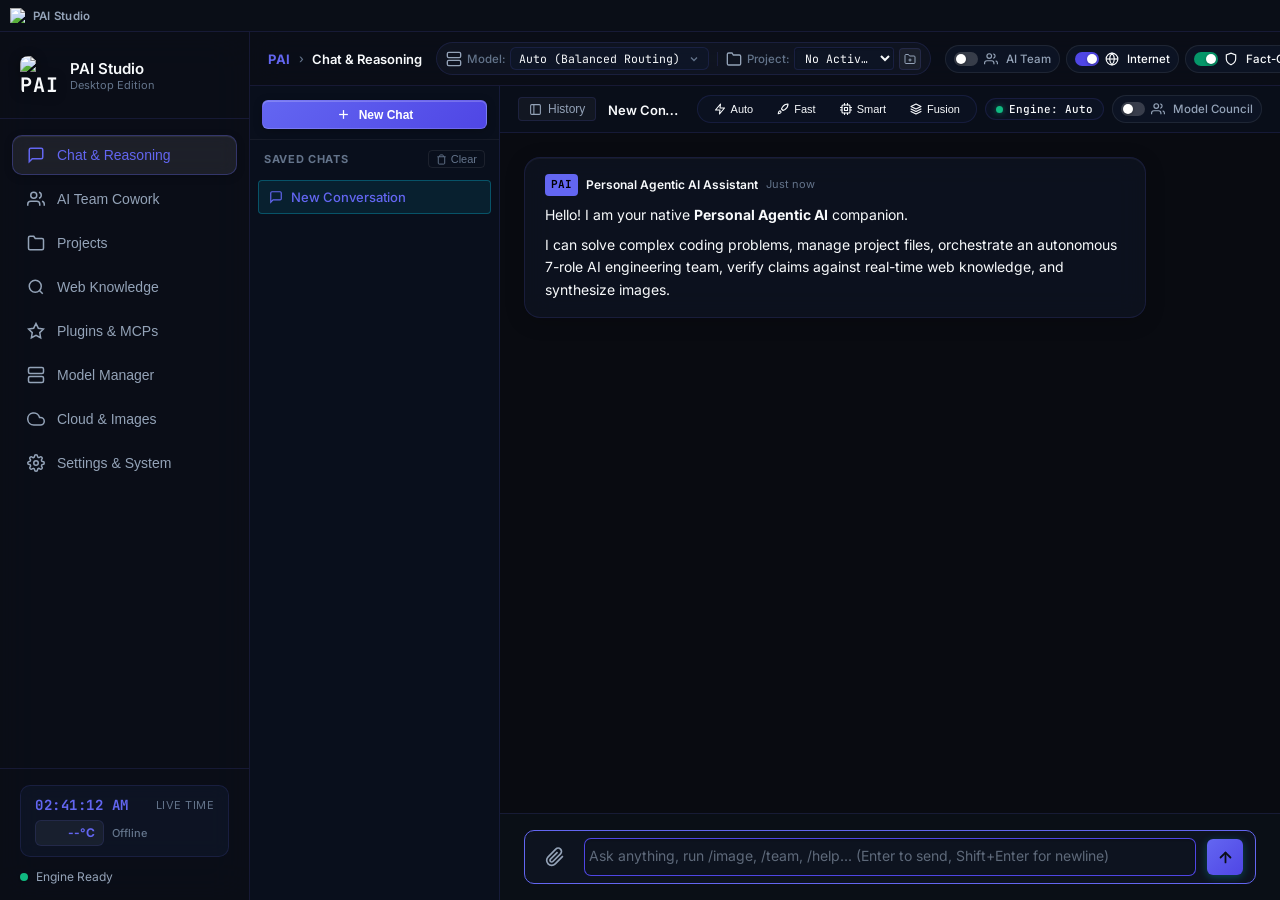
==== desktop/ui/index.html @ 697e6db6 "fix(desktop): unify update download button into single primary action and auto-terminate stale bridg" ====
<!DOCTYPE html>
<html lang="en">
<head>
  <meta charset="UTF-8" />
  <meta name="viewport" content="width=device-width, initial-scale=1.0" />
  <meta name="application-name" content="PAI Studio" />
  <meta name="apple-mobile-web-app-capable" content="yes" />
  <meta name="apple-mobile-web-app-status-bar-style" content="black-translucent" />
  <meta name="theme-color" content="#0b1120" />
  <title>PAI Studio</title>
  <link rel="manifest" href="/manifest.json" />
  <link rel="icon" type="image/x-icon" href="/favicon.ico" />
  <link rel="icon" type="image/png" sizes="32x32" href="/assets/pai-logo-512.png" />
  <link rel="stylesheet" href="style.css?v=20261114" />
  <link rel="preconnect" href="https://fonts.googleapis.com">
  <link rel="preconnect" href="https://fonts.gstatic.com" crossorigin>
  <link href="https://fonts.googleapis.com/css2?family=JetBrains+Mono:wght@300;400;500;600;700&family=Fira+Code:wght@400;500;600&family=Inter:wght@300;400;500;600;700&display=swap" rel="stylesheet">
</head>
<body class="dark-theme theme-pai-cyber font-jetbrains">
  <!-- Native Integrated Desktop Titlebar (Dark & Light Mode Responsive) -->
  <div class="desktop-titlebar" id="desktop-titlebar" data-tauri-drag-region>
    <div class="titlebar-drag-area" data-tauri-drag-region>
      <div class="titlebar-brand" data-tauri-drag-region>
        <img src="/assets/pai-logo-512.png" alt="PAI" class="titlebar-logo" />
        <span class="titlebar-title" data-tauri-drag-region>PAI Studio</span>
      </div>
    </div>
    <div class="titlebar-window-controls" id="titlebar-window-controls">
      <button type="button" class="titlebar-ctrl-btn btn-win-minimize" id="win-btn-minimize" title="Minimize">
        <svg viewBox="0 0 12 12" width="10" height="10"><rect x="1" y="5.5" width="10" height="1" fill="currentColor"></rect></svg>
      </button>
      <button type="button" class="titlebar-ctrl-btn btn-win-maximize" id="win-btn-maximize" title="Maximize">
        <svg viewBox="0 0 12 12" width="10" height="10"><rect x="1.5" y="1.5" width="9" height="9" fill="none" stroke="currentColor" stroke-width="1"></rect></svg>
      </button>
      <button type="button" class="titlebar-ctrl-btn btn-win-close" id="win-btn-close" title="Close">
        <svg viewBox="0 0 12 12" width="10" height="10"><path d="M2 2 L10 10 M10 2 L2 10" stroke="currentColor" stroke-width="1.2"></path></svg>
      </button>
    </div>
  </div>

  <div class="app-container">
    
    <!-- Sidebar Navigation -->
    <aside class="sidebar">
      <div class="brand">
        <div class="brand-logo">
          <img src="/assets/pai-logo-512.png" alt="PAI Logo" class="brand-logo-img" />
        </div>
        <div class="brand-text">
          <span class="brand-title">PAI Studio</span>
          <span class="brand-sub">Desktop Edition</span>
        </div>
      </div>

      <nav class="nav-menu">
        <button class="nav-item active" data-tab="chat">
          <svg class="nav-icon" viewBox="0 0 24 24" fill="none" stroke="currentColor" stroke-width="2"><path d="M21 15a2 2 0 0 1-2 2H7l-4 4V5a2 2 0 0 1 2-2h14a2 2 0 0 1 2 2z"></path></svg>
          <span>Chat & Reasoning</span>
        </button>
        <button class="nav-item" data-tab="cowork" id="nav-cowork-team">
          <svg class="nav-icon" viewBox="0 0 24 24" fill="none" stroke="currentColor" stroke-width="2"><path d="M17 21v-2a4 4 0 0 0-4-4H5a4 4 0 0 0-4 4v2"></path><circle cx="9" cy="7" r="4"></circle><path d="M23 21v-2a4 4 0 0 0-3-3.87"></path><path d="M16 3.13a4 4 0 0 1 0 7.75"></path></svg>
          <span>AI Team Cowork</span>
        </button>
        <button class="nav-item" data-tab="projects">
          <svg class="nav-icon" viewBox="0 0 24 24" fill="none" stroke="currentColor" stroke-width="2"><path d="M22 19a2 2 0 0 1-2 2H4a2 2 0 0 1-2-2V5a2 2 0 0 1 2-2h5l2 3h9a2 2 0 0 1 2 2z"></path></svg>
          <span>Projects</span>
        </button>
        <button class="nav-item" data-tab="search">
          <svg class="nav-icon" viewBox="0 0 24 24" fill="none" stroke="currentColor" stroke-width="2"><circle cx="11" cy="11" r="8"></circle><line x1="21" y1="21" x2="16.65" y2="16.65"></line></svg>
          <span>Web Knowledge</span>
        </button>
        <button class="nav-item" data-tab="skills">
          <svg class="nav-icon" viewBox="0 0 24 24" fill="none" stroke="currentColor" stroke-width="2"><polygon points="12 2 15.09 8.26 22 9.27 17 14.14 18.18 21.02 12 17.77 5.82 21.02 7 14.14 2 9.27 8.91 8.26 12 2"></polygon></svg>
          <span>Plugins & MCPs</span>
        </button>
        <button class="nav-item" data-tab="models">
          <svg class="nav-icon" viewBox="0 0 24 24" fill="none" stroke="currentColor" stroke-width="2"><rect x="2" y="2" width="20" height="8" rx="2" ry="2"></rect><rect x="2" y="14" width="20" height="8" rx="2" ry="2"></rect><line x1="6" y1="6" x2="6.01" y2="6"></line><line x1="6" y1="18" x2="6.01" y2="18"></line></svg>
          <span>Model Manager</span>
        </button>
        <button class="nav-item" data-tab="cloud">
          <svg class="nav-icon" viewBox="0 0 24 24" fill="none" stroke="currentColor" stroke-width="2"><path d="M18 10h-1.26A8 8 0 1 0 9 20h9a5 5 0 0 0 0-10z"></path></svg>
          <span>Cloud & Images</span>
        </button>
        <button class="nav-item" data-tab="settings">
          <svg class="nav-icon" viewBox="0 0 24 24" fill="none" stroke="currentColor" stroke-width="2"><circle cx="12" cy="12" r="3"></circle><path d="M19.4 15a1.65 1.65 0 0 0 .33 1.82l.06.06a2 2 0 0 1 0 2.83 2 2 0 0 1-2.83 0l-.06-.06a1.65 1.65 0 0 0-1.82-.33 1.65 1.65 0 0 0-1 1.51V21a2 2 0 0 1-2 2 2 2 0 0 1-2-2v-.09A1.65 1.65 0 0 0 9 19.4a1.65 1.65 0 0 0-1.82.33l-.06.06a2 2 0 0 1-2.83 0 2 2 0 0 1 0-2.83l.06-.06a1.65 1.65 0 0 0 .33-1.82 1.65 1.65 0 0 0-1.51-1H3a2 2 0 0 1-2-2 2 2 0 0 1 2-2h.09A1.65 1.65 0 0 0 4.6 9a1.65 1.65 0 0 0-.33-1.82l-.06-.06a2 2 0 0 1 0-2.83 2 2 0 0 1 2.83 0l.06.06a1.65 1.65 0 0 0 1.82.33H9a1.65 1.65 0 0 0 1-1.51V3a2 2 0 0 1 2-2 2 2 0 0 1 2 2v.09a1.65 1.65 0 0 0 1 1.51 1.65 1.65 0 0 0 1.82-.33l.06-.06a2 2 0 0 1 2.83 0 2 2 0 0 1 0 2.83l-.06.06a1.65 1.65 0 0 0-.33 1.82V9a1.65 1.65 0 0 0 1.51 1H21a2 2 0 0 1 2 2 2 2 0 0 1-2 2h-.09a1.65 1.65 0 0 0-1.51 1z"></path></svg>
          <span>Settings & System</span>
        </button>
      </nav>

      <div class="sidebar-footer">
        <!-- Live Environment Telemetry Widget -->
        <div class="sidebar-env-widget" id="sidebar-env-widget">
          <div class="sidebar-env-top">
            <span class="env-clock-display" id="env-live-clock">--:--:--</span>
            <span class="env-location-tag" id="env-location-tag">Live Time</span>
          </div>
          <div class="sidebar-env-weather" id="env-weather-container">
            <span class="env-weather-badge">
              <span class="env-weather-icon" id="env-weather-icon"></span>
              <span class="env-weather-temp" id="env-weather-temp">--°C</span>
            </span>
            <span class="env-weather-cond" id="env-weather-cond">Syncing telemetry...</span>
          </div>
        </div>

        <div class="status-indicator">
          <span class="status-dot online" id="server-status-dot"></span>
          <span class="status-label" id="server-status-text">Engine Ready</span>
        </div>
      </div>
    </aside>

    <!-- Main Content Area -->
    <main class="main-content">
      
      <!-- Top Navbar & Native Desktop Header -->
      <header class="top-nav" data-tauri-drag-region>
        <!-- Left: Desktop Workspace Breadcrumb -->
        <div class="top-nav-left" data-tauri-drag-region>
          <div class="desktop-breadcrumb font-jetbrains" data-tauri-drag-region>
            <span class="brand-crumb">PAI</span>
            <span class="crumb-separator">›</span>
            <span id="current-view-name" class="view-crumb">Chat & Reasoning</span>
          </div>
        </div>

        <!-- Center: Unified Workspace Controls -->
        <div class="top-nav-center">
          <div class="nav-controls-group">
            <!-- Model Selector (with Cascading Cloud Provider Flyout Submenus) -->
            <div class="nav-control-item" id="nav-model-picker-wrapper">
              <svg class="box-icon" viewBox="0 0 24 24" fill="none" stroke="currentColor" stroke-width="2"><rect x="2" y="2" width="20" height="8" rx="2" ry="2"></rect><rect x="2" y="14" width="20" height="8" rx="2" ry="2"></rect><line x1="6" y1="6" x2="6.01" y2="6"></line><line x1="6" y1="18" x2="6.01" y2="18"></line></svg>
              <span class="nav-control-label">Model:</span>
              <select id="header-model-select" class="nav-control-select hidden-accessible">
                <option value="">Loading installed models...</option>
              </select>
              <div class="custom-model-dropdown" id="custom-model-dropdown">
                <button type="button" class="custom-model-trigger" id="custom-model-trigger" aria-haspopup="true" aria-expanded="false" title="Select AI Model or Strategy">
                  <span class="cmd-trigger-text" id="cmd-trigger-text">Auto (Balanced Routing)</span>
                  <svg class="cmd-chevron" viewBox="0 0 24 24" width="12" height="12" fill="none" stroke="currentColor" stroke-width="2.5"><polyline points="6 9 12 15 18 9"></polyline></svg>
                </button>
                <div class="custom-model-menu hidden" id="custom-model-menu"></div>
              </div>
            </div>

            <div class="nav-control-divider"></div>

            <!-- Project Selector Dropdown & Browse Action -->
            <div class="nav-control-item">
              <svg class="box-icon" viewBox="0 0 24 24" fill="none" stroke="currentColor" stroke-width="2"><path d="M22 19a2 2 0 0 1-2 2H4a2 2 0 0 1-2-2V5a2 2 0 0 1 2-2h5l2 3h9a2 2 0 0 1 2 2z"></path></svg>
              <span class="nav-control-label">Project:</span>
              <select id="header-project-select" class="nav-control-select">
                <option value="">No Active Project (Global)</option>
              </select>
              <button type="button" class="btn-nav-browse" id="btn-header-browse-folder" title="Browse / Add project workspace folder">
                <svg class="btn-icon-xs" viewBox="0 0 24 24" fill="none" stroke="currentColor" stroke-width="2"><path d="M22 19a2 2 0 0 1-2 2H4a2 2 0 0 1-2-2V5a2 2 0 0 1 2-2h5l2 3h9a2 2 0 0 1 2 2z"></path><line x1="12" y1="11" x2="12" y2="17"></line><line x1="9" y1="14" x2="15" y2="14"></line></svg>
              </button>
            </div>
          </div>
        </div>

        <!-- Right: Real-Time Grounding & AI Team Toggles + Theme Mode -->
        <div class="top-nav-right">
          <div class="toggles-box">
            <!-- AI Team Toggle -->
            <label class="toggle-pill team-toggle-pill" title="Toggle Collaborative Multi-Agent Team (PM, Architect, Specialist, QA). Requires active project directory.">
              <input type="checkbox" id="toggle-team-mode" />
              <span class="toggle-slider"></span>
              <span class="toggle-text">
                <svg class="pill-icon" viewBox="0 0 24 24" fill="none" stroke="currentColor" stroke-width="2"><path d="M17 21v-2a4 4 0 0 0-4-4H5a4 4 0 0 0-4 4v2"></path><circle cx="9" cy="7" r="4"></circle><path d="M23 21v-2a4 4 0 0 0-3-3.87"></path><path d="M16 3.13a4 4 0 0 1 0 7.75"></path></svg>
                <span>AI Team</span>
              </span>
            </label>

            <!-- Internet Toggle -->
            <label class="toggle-pill" title="Toggle live web search & real-time weather">
              <input type="checkbox" id="toggle-internet" checked />
              <span class="toggle-slider"></span>
              <span class="toggle-text">
                <svg class="pill-icon" viewBox="0 0 24 24" fill="none" stroke="currentColor" stroke-width="2"><circle cx="12" cy="12" r="10"></circle><line x1="2" y1="12" x2="22" y2="12"></line><path d="M12 2a15.3 15.3 0 0 1 4 10 15.3 15.3 0 0 1-4 10 15.3 15.3 0 0 1-4-10 15.3 15.3 0 0 1 4-10z"></path></svg>
                <span>Internet</span>
              </span>
            </label>

            <!-- Fact-Check Toggle -->
            <label class="toggle-pill" title="Toggle automatic fact-checking against web sources">
              <input type="checkbox" id="toggle-factcheck" checked />
              <span class="toggle-slider"></span>
              <span class="toggle-text">
                <svg class="pill-icon" viewBox="0 0 24 24" fill="none" stroke="currentColor" stroke-width="2"><path d="M12 22s8-4 8-10V5l-8-3-8 3v7c0 6 8 10 8 10z"></path></svg>
                <span>Fact-Check</span>
              </span>
            </label>
          </div>

          <div class="nav-control-divider"></div>

          <!-- Header Utilities & Theme Mode Toggle -->
          <div class="header-utils-box">
            <!-- Background Downloading Pill -->
            <button type="button" id="header-downloading-pill" class="header-downloading-pill hidden" title="Click to view live model download progress">
              <span class="pulse-indicator"></span>
              <span id="header-download-text">Downloading llama3.2:3b (0%)</span>
            </button>
            <!-- Background Software Update Pill -->
            <button type="button" id="header-update-pill" class="header-downloading-pill header-update-pill hidden" title="Click to view live software update progress">
              <span class="pulse-indicator" id="header-update-pulse"></span>
              <span id="header-update-text">PAI Update (0%)</span>
            </button>
            <button type="button" id="btn-theme-mode-toggle" class="theme-toggle-btn" title="Toggle Light / Dark Workstation Mode (Ctrl+Shift+L)">
              <svg class="theme-icon icon-moon" viewBox="0 0 24 24" fill="none" stroke="currentColor" stroke-width="2" stroke-linecap="round" stroke-linejoin="round"><path d="M21 12.79A9 9 0 1 1 11.21 3 7 7 0 0 0 21 12.79z"></path></svg>
              <svg class="theme-icon icon-sun hidden" viewBox="0 0 24 24" fill="none" stroke="currentColor" stroke-width="2" stroke-linecap="round" stroke-linejoin="round"><circle cx="12" cy="12" r="5"></circle><line x1="12" y1="1" x2="12" y2="3"></line><line x1="12" y1="21" x2="12" y2="23"></line><line x1="4.22" y1="4.22" x2="5.64" y2="5.64"></line><line x1="18.36" y1="18.36" x2="19.78" y2="19.78"></line><line x1="1" y1="12" x2="3" y2="12"></line><line x1="21" y1="12" x2="23" y2="12"></line><line x1="4.22" y1="19.78" x2="5.64" y2="18.36"></line><line x1="18.36" y1="5.64" x2="19.78" y2="4.22"></line></svg>
              <span id="theme-mode-text" class="theme-mode-text">Dark</span>
            </button>
          </div>
        </div>
      </header>

      <!-- View Containers -->
      <div class="views-wrapper">
        
        <!-- 1. CHAT VIEW -->
        <section id="view-chat" class="tab-view active">
          <div class="chat-layout">
            <!-- Chat History Sidebar -->
            <aside class="chat-history-sidebar" id="chat-history-sidebar">
              <div class="chat-history-header">
                <button type="button" class="btn btn-primary btn-sm btn-new-chat" id="btn-new-chat" title="Start a fresh conversation">
                  <svg class="btn-icon" viewBox="0 0 24 24" fill="none" stroke="currentColor" stroke-width="2"><line x1="12" y1="5" x2="12" y2="19"></line><line x1="5" y1="12" x2="19" y2="12"></line></svg>
                  <span>New Chat</span>
                </button>
              </div>
              <div class="chat-history-title-row">
                <span class="chat-history-heading">Saved Chats</span>
                <button type="button" class="btn-clear-history-compact" id="btn-clear-all-history" title="Clear all conversation sessions">
                  <svg viewBox="0 0 24 24" width="11" height="11" fill="none" stroke="currentColor" stroke-width="2"><polyline points="3 6 5 6 21 6"></polyline><path d="M19 6v14a2 2 0 0 1-2 2H7a2 2 0 0 1-2-2V6m3 0V4a2 2 0 0 1 2-2h4a2 2 0 0 1 2 2v2"></path></svg>
                  <span>Clear</span>
                </button>
              </div>
              <div class="chat-history-list" id="chat-history-list">
                <!-- Dynamically populated chat sessions -->
              </div>
            </aside>

            <!-- Main Chat Container -->
            <div class="chat-container">
              <!-- Chat Header Bar (History Toggle & Session Info) -->
              <div class="chat-header-bar">
                <button type="button" class="btn-toggle-history" id="btn-toggle-chat-history" title="Toggle Chat History Sidebar">
                  <svg class="btn-icon-sm" viewBox="0 0 24 24" fill="none" stroke="currentColor" stroke-width="2"><rect x="3" y="3" width="18" height="18" rx="2" ry="2"></rect><line x1="9" y1="3" x2="9" y2="21"></line></svg>
                  <span>History</span>
                </button>
                <div class="chat-session-indicator">
                  <span id="current-chat-title" class="current-chat-title">New Conversation</span>
                </div>
                <div class="chat-header-actions flex-center-gap">
                  <div class="virtual-models-bar" id="virtual-models-bar" title="Intelligent AI Strategy Presets">
                    <button type="button" class="btn-vmodel" data-model="auto" title="Auto: Best balanced model routing">
                      <svg class="vmodel-icon" viewBox="0 0 24 24" fill="none" stroke="currentColor" stroke-width="2.2" stroke-linecap="round" stroke-linejoin="round"><polygon points="13 2 3 14 12 14 11 22 21 10 12 10 13 2"></polygon></svg>
                      <span>Auto</span>
                    </button>
                    <button type="button" class="btn-vmodel" data-model="auto:fast" title="Fast: Speed-optimized generation (1B-2B / Low Latency)">
                      <svg class="vmodel-icon" viewBox="0 0 24 24" fill="none" stroke="currentColor" stroke-width="2.2" stroke-linecap="round" stroke-linejoin="round"><path d="M4.5 16.5c-1.5 1.26-2 5-2 5s3.74-.5 5-2c.71-.84.7-2.13-.09-2.91a2.18 2.18 0 0 0-2.91-.09z"></path><path d="m12 15-3-3a22 22 0 0 1 2-3.95A12.88 12.88 0 0 1 22 2c0 2.72-.78 7.5-6 11a22.35 22.35 0 0 1-4 2z"></path></svg>
                      <span>Fast</span>
                    </button>
                    <button type="button" class="btn-vmodel" data-model="auto:smart" title="Smart: Deep reasoning & complex problem solving (DeepSeek-R1 / Coder)">
                      <svg class="vmodel-icon" viewBox="0 0 24 24" fill="none" stroke="currentColor" stroke-width="2.2" stroke-linecap="round" stroke-linejoin="round"><rect x="4" y="4" width="16" height="16" rx="2"></rect><rect x="9" y="9" width="6" height="6"></rect><path d="M9 1v3M15 1v3M9 20v3M15 20v3M20 9h3M20 14h3M1 9h3M1 14h3"></path></svg>
                      <span>Smart</span>
                    </button>
                    <button type="button" class="btn-vmodel" data-model="fusion" title="Fusion: Collaborative dual-model synthesis (Draft + Review)">
                      <svg class="vmodel-icon" viewBox="0 0 24 24" fill="none" stroke="currentColor" stroke-width="2.2" stroke-linecap="round" stroke-linejoin="round"><polygon points="12 2 2 7 12 12 22 7 12 2"></polygon><polyline points="2 17 12 22 22 17"></polyline><polyline points="2 12 12 17 22 12"></polyline></svg>
                      <span>Fusion</span>
                    </button>
                  </div>
                  <div class="chat-engine-badge" id="chat-active-engine-badge" title="Active Engine & Strategy Tier">
                    <span class="engine-badge-dot"></span>
                    <span class="engine-badge-text" id="chat-engine-badge-text">Engine: Auto</span>
                  </div>
                  <label class="toggle-pill" id="label-chat-council-mode" title="Convene multi-model deliberation council across independent local models for complex reasoning">
                    <input type="checkbox" id="chk-chat-council-mode" />
                    <span class="toggle-slider"></span>
                    <span class="toggle-text">
                      <svg class="pill-icon" viewBox="0 0 24 24" fill="none" stroke="currentColor" stroke-width="2"><path d="M17 21v-2a4 4 0 0 0-4-4H5a4 4 0 0 0-4 4v2"></path><circle cx="9" cy="7" r="4"></circle><path d="M23 21v-2a4 4 0 0 0-3-3.87"></path><path d="M16 3.13a4 4 0 0 1 0 7.75"></path></svg>
                      <span>Model Council</span>
                    </span>
                  </label>
                </div>
              </div>

              <!-- Active Project Banner (in chat) -->
              <div id="chat-project-banner" class="project-banner hidden">
                <svg class="banner-icon" viewBox="0 0 24 24" fill="none" stroke="currentColor" stroke-width="2"><path d="M22 19a2 2 0 0 1-2 2H4a2 2 0 0 1-2-2V5a2 2 0 0 1 2-2h5l2 3h9a2 2 0 0 1 2 2z"></path></svg>
                <span>Workspace: <strong id="chat-project-name">None</strong></span>
                <span class="banner-path" id="chat-project-path"></span>
                <button type="button" class="btn-clear-proj" id="btn-clear-chat-proj" title="Detach project">&times;</button>
              </div>

              <div id="chat-drop-overlay" class="chat-drop-overlay hidden">
                <svg viewBox="0 0 24 24" width="48" height="48" fill="none" stroke="currentColor" stroke-width="2"><path d="M21 15v4a2 2 0 0 1-2 2H5a2 2 0 0 1-2-2v-4"></path><polyline points="17 8 12 3 7 8"></polyline><line x1="12" y1="3" x2="12" y2="15"></line></svg>
                <span>Drop documents, PDFs, or spreadsheets here to attach</span>
              </div>
              <div class="messages-scroll" id="messages-list">
              <div class="message assistant welcome">
                <div class="msg-header">
                  <span class="avatar-badge">PAI</span>
                  <span class="msg-author">Personal Agentic AI Assistant</span>
                  <span class="msg-time">Just now</span>
                  <div class="msg-actions">
                    <button type="button" class="btn-msg-action btn-copy-msg" onclick="copyToClipboard(this.closest('.message').querySelector('.msg-body').innerText, this)" title="Copy message">
                      <svg class="btn-icon-sm" viewBox="0 0 24 24" fill="none" stroke="currentColor" stroke-width="2"><rect x="9" y="9" width="13" height="13" rx="2" ry="2"></rect><path d="M5 15H4a2 2 0 0 1-2-2V4a2 2 0 0 1 2-2h9a2 2 0 0 1 2 2v1"></path></svg>
                      <span>Copy</span>
                    </button>
                  </div>
                </div>
                <div class="msg-body">
                  <p>Welcome to <strong>PAI Studio</strong>! I am your privacy-first, agentic AI assistant running locally on your PC.</p>
                  <p>Ask me anything, attach a project workspace, activate the <strong>AI Team Mode</strong> to inspect & synthesize full-stack code, draft documentation, or inspect live web data.</p>
                </div>
              </div>
            </div>

            <div class="chat-input-area">
              <!-- Floating Slash Commands Popup -->
              <div id="slash-commands-popup" class="slash-commands-popup hidden">
                <div class="slash-popup-header">
                  <span class="slash-popup-title">Available Slash Commands</span>
                  <span class="slash-popup-hint">Tab / Enter to select &bull; Esc to dismiss</span>
                </div>
                <div id="slash-commands-list" class="slash-popup-list"></div>
              </div>

              <!-- Attachments Tray for docs, txt, pdf, excel, md -->
              <div id="chat-attachments-tray" class="chat-attachments-tray hidden"></div>

              <form id="chat-form" class="chat-form">
                <button type="button" id="btn-attach-file" class="btn-attach-file" title="Attach documents, spreadsheets, PDFs, or code files (.doc, .docx, .txt, .pdf, .xls, .xlsx, .csv, .md)">
                  <svg class="btn-icon" viewBox="0 0 24 24" fill="none" stroke="currentColor" stroke-width="2"><path d="M21.44 11.05l-9.19 9.19a6 6 0 0 1-8.49-8.49l9.19-9.19a4 4 0 0 1 5.66 5.66l-9.2 9.19a2 2 0 0 1-2.83-2.83l8.49-8.48"></path></svg>
                </button>
                <input type="file" id="chat-file-input" class="hidden" style="display: none !important; opacity: 0; position: absolute; pointer-events: none; width: 0; height: 0;" multiple accept=".txt,.md,.pdf,.doc,.docx,.xls,.xlsx,.csv,.json,.py,.js,.ts,.html,.css,.xml,.yaml,.yml,.log" />
                <textarea
                  id="chat-input"
                  class="chat-textarea"
                  placeholder="Ask PAI or type an instruction (type / for commands, e.g. /internet, /team, /image, /mcp)..."
                  rows="1"
                ></textarea>
                <button type="submit" id="btn-send" class="btn-send" title="Send message">
                  <svg class="send-icon" viewBox="0 0 24 24" fill="none" stroke="currentColor" stroke-width="2.5" stroke-linecap="round" stroke-linejoin="round">
                    <line x1="12" y1="19" x2="12" y2="5"></line>
                    <polyline points="5 12 12 5 19 12"></polyline>
                  </svg>
                </button>
              </form>
            </div>
          </div>
        </div>
      </section>

        <!-- 2. PROJECTS TAB (Workspace, File Explorer & In-App Code Editor) -->
        <section id="view-projects" class="tab-view">
          <div class="panel-header">
            <h2>Project Workspaces & Code Studio</h2>
            <p>Connect your local coding projects. Ground your chats directly in project files, inspect project trees, and edit code in real-time.</p>
          </div>

          <div class="projects-layout">
            <!-- Left Column: Manage Projects & Project List -->
            <div class="projects-sidebar-col">
              <div class="glass-card mb-4">
                <h3 class="card-title flex-center-gap">
                  <svg class="title-icon" viewBox="0 0 24 24" fill="none" stroke="currentColor" stroke-width="2"><path d="M22 19a2 2 0 0 1-2 2H4a2 2 0 0 1-2-2V5a2 2 0 0 1 2-2h5l2 3h9a2 2 0 0 1 2 2z"></path><line x1="12" y1="11" x2="12" y2="17"></line><line x1="9" y1="14" x2="15" y2="14"></line></svg>
                  <span>New Project Workspace</span>
                </h3>
                <form id="create-project-form" class="project-form">
                  <div class="form-group mb-2">
                    <label for="proj-name-input" class="form-label">Project Name</label>
                    <input type="text" id="proj-name-input" class="input-text" placeholder="e.g. My Next.js Web App" required />
                  </div>
                  <div class="form-group mb-3">
                    <label for="proj-path-input" class="form-label">Folder Directory Path</label>
                    <div class="input-with-action">
                      <input type="text" id="proj-path-input" class="input-text" placeholder="Select or enter folder path" required />
                      <button type="button" class="btn btn-secondary" id="btn-browse-proj-folder" title="Browse local directory with native Windows file picker">
                        <svg class="btn-icon" viewBox="0 0 24 24" fill="none" stroke="currentColor" stroke-width="2"><path d="M22 19a2 2 0 0 1-2 2H4a2 2 0 0 1-2-2V5a2 2 0 0 1 2-2h5l2 3h9a2 2 0 0 1 2 2z"></path></svg>
                        <span>Browse...</span>
                      </button>
                    </div>
                    <span class="field-hint">Files in this directory will be indexed and grounded in AI chat and multi-agent sprints.</span>
                  </div>
                  <button type="submit" class="btn btn-primary btn-block">
                    <svg class="btn-icon" viewBox="0 0 24 24" fill="none" stroke="currentColor" stroke-width="2"><line x1="12" y1="5" x2="12" y2="19"></line><line x1="5" y1="12" x2="19" y2="12"></line></svg>
                    <span>Save Project</span>
                  </button>
                </form>
              </div>

              <!-- Saved Projects List -->
              <div class="glass-card">
                <div class="flex-between mb-3">
                  <h3 class="card-title flex-center-gap">
                    <svg class="title-icon" viewBox="0 0 24 24" fill="none" stroke="currentColor" stroke-width="2"><path d="M3 9l9-7 9 7v11a2 2 0 0 1-2 2H5a2 2 0 0 1-2-2z"></path></svg>
                    <span>Saved Workspaces</span>
                  </h3>
                  <span class="text-muted" id="saved-projects-count">0</span>
                </div>
                <div id="projects-list-container" class="projects-list">
                  <div class="text-muted">No projects saved yet. Create one above to get started.</div>
                </div>
              </div>
            </div>

            <!-- Right Column: Project Explorer & In-App Code Editor -->
            <div class="projects-main-col">
              <div class="glass-card editor-card">
                <div class="editor-header flex-between">
                  <div class="active-file-info flex-center-gap">
                    <svg class="file-icon" viewBox="0 0 24 24" fill="none" stroke="currentColor" stroke-width="2"><path d="M13 2H6a2 2 0 0 0-2 2v16a2 2 0 0 0 2 2h12a2 2 0 0 0 2-2V9z"></path><polyline points="13 2 13 9 20 9"></polyline></svg>
                    <span id="current-open-filename" class="open-filename">Select a file to view or edit</span>
                  </div>
                  <div class="editor-actions flex-center-gap">
                    <button type="button" class="btn btn-secondary btn-sm" id="btn-refresh-files" title="Refresh file list">
                      <svg class="btn-icon" viewBox="0 0 24 24" fill="none" stroke="currentColor" stroke-width="2"><polyline points="23 4 23 10 17 10"></polyline><polyline points="1 20 1 14 7 14"></polyline><path d="M3.51 9a9 9 0 0 1 14.85-3.36L23 10M1 14l4.64 4.36A9 9 0 0 0 20.49 15"></path></svg>
                      <span>Refresh</span>
                    </button>
                    <button type="button" class="btn btn-secondary btn-sm" id="btn-new-file" title="Create a new file">
                      <svg class="btn-icon" viewBox="0 0 24 24" fill="none" stroke="currentColor" stroke-width="2"><line x1="12" y1="5" x2="12" y2="19"></line><line x1="5" y1="12" x2="19" y2="12"></line></svg>
                      <span>New File</span>
                    </button>
                    <button type="button" class="btn btn-primary btn-sm" id="btn-save-file" disabled>
                      <svg class="btn-icon" viewBox="0 0 24 24" fill="none" stroke="currentColor" stroke-width="2"><path d="M19 21H5a2 2 0 0 1-2-2V5a2 2 0 0 1 2-2h11l5 5v11a2 2 0 0 1-2 2z"></path><polyline points="17 21 17 13 7 13 7 21"></polyline><polyline points="7 3 7 8 15 8"></polyline></svg>
                      <span>Save Changes</span>
                    </button>
                  </div>
                </div>

                <div class="editor-split-body">
                  <!-- File Tree Sidebar -->
                  <div class="file-tree-pane" id="file-tree-container">
                    <div class="file-tree-empty">
                      <p class="text-muted mb-3">No active project workspace selected.</p>
                      <button type="button" class="btn btn-primary btn-sm" id="btn-empty-browse-folder">
                        <svg class="btn-icon" viewBox="0 0 24 24" fill="none" stroke="currentColor" stroke-width="2"><path d="M22 19a2 2 0 0 1-2 2H4a2 2 0 0 1-2-2V5a2 2 0 0 1 2-2h5l2 3h9a2 2 0 0 1 2 2z"></path></svg>
                        <span>Select Project Folder</span>
                      </button>
                    </div>
                  </div>

                  <!-- Code Content Textarea -->
                  <div class="code-editor-pane">
                    <textarea id="code-editor-textarea" class="code-editor-textarea font-mono-target" placeholder="File content will appear here when opened..." spellcheck="false" readonly></textarea>
                  </div>
                </div>
              </div>
            </div>
          </div>
        </section>

        <!-- 3. AI TEAM CONSOLIDATED INTO UNIFIED PAI COWORK & TEAM WORKSTATION (See #view-cowork) -->

        <!-- 4. PLUGINS & MCPs TAB (Model Context Protocol & Cognitive Extensions) -->
        <section id="view-skills" class="tab-view">
          <div class="panel-header">
            <h2>Plugins & MCP Protocol Hub</h2>
            <p>Connect standard Model Context Protocol (MCP) tool servers, configure external integrations, and manage cognitive skills.</p>
          </div>

          <!-- Hub Telemetry Ribbon -->
          <div class="hub-stat-ribbon">
            <div class="hub-stat-pill">
              <svg class="box-icon" viewBox="0 0 24 24" fill="none" stroke="currentColor" stroke-width="2"><polyline points="16 18 22 12 16 6"></polyline><polyline points="8 6 2 12 8 18"></polyline></svg>
              <span>MCP Servers: <strong id="ribbon-mcp-count">0 Connected</strong></span>
            </div>
            <div class="hub-stat-pill">
              <svg class="box-icon" viewBox="0 0 24 24" fill="none" stroke="currentColor" stroke-width="2"><circle cx="12" cy="12" r="10"></circle><line x1="2" y1="12" x2="22" y2="12"></line><path d="M12 2a15.3 15.3 0 0 1 4 10 15.3 15.3 0 0 1-4 10 15.3 15.3 0 0 1-4-10 15.3 15.3 0 0 1 4-10z"></path></svg>
              <span>Transports: <strong>STDIO & SSE</strong></span>
            </div>
            <div class="hub-stat-pill">
              <svg class="box-icon" viewBox="0 0 24 24" fill="none" stroke="currentColor" stroke-width="2"><polygon points="12 2 15.09 8.26 22 9.27 17 14.14 18.18 21.02 12 17.77 5.82 21.02 7 14.14 2 9.27 8.91 8.26 12 2"></polygon></svg>
              <span>Skills Catalog: <strong id="ribbon-skills-count">8 Active</strong></span>
            </div>
          </div>

          <!-- Section 1: Model Context Protocol (MCP) Servers -->
          <div class="glass-card mb-4">
            <div class="flex-between mb-3">
              <h3 class="card-title flex-center-gap mb-0">
                <svg class="title-icon" viewBox="0 0 24 24" fill="none" stroke="currentColor" stroke-width="2"><polyline points="16 18 22 12 16 6"></polyline><polyline points="8 6 2 12 8 18"></polyline></svg>
                <span>Model Context Protocol (MCP) Servers</span>
              </h3>
              <span class="active-badge" id="mcp-servers-count">0 Connected</span>
            </div>
            <p class="text-muted mb-3">Connect local command-line or SSE-based MCP tool servers into PAI's sandboxed Capability Broker.</p>

            <!-- Quick 1-Click MCP Presets -->
            <div class="mcp-preset-pills">
              <span class="preset-pill-label">1-Click Presets:</span>
              <button type="button" class="preset-pill-btn btn-mcp-preset" data-preset="filesystem">Filesystem</button>
              <button type="button" class="preset-pill-btn btn-mcp-preset" data-preset="fetch">Web Fetch</button>
              <button type="button" class="preset-pill-btn btn-mcp-preset" data-preset="memory">Memory Graph</button>
              <button type="button" class="preset-pill-btn btn-mcp-preset" data-preset="sqlite">SQLite</button>
              <button type="button" class="preset-pill-btn btn-mcp-preset" data-preset="sse">Remote SSE</button>
            </div>

            <!-- Add MCP Server Form -->
            <form id="form-add-mcp" class="mcp-add-form mb-4">
              <div class="form-row-grid">
                <div class="form-group">
                  <label class="form-label">Server Name</label>
                  <input type="text" id="mcp-name-input" class="form-input" placeholder="e.g. filesystem-tools, sqlite-db" required />
                </div>
                <div class="form-group">
                  <label class="form-label">Transport</label>
                  <select id="mcp-transport-select" class="form-input">
                    <option value="stdio">STDIO (Local Subprocess)</option>
                    <option value="sse">SSE (HTTP / Remote Stream)</option>
                  </select>
                </div>
              </div>
              <div class="form-group mb-2">
                <label class="form-label">Execution Command / Endpoint URL</label>
                <input type="text" id="mcp-cmd-input" class="form-input font-mono-target" placeholder="e.g. npx -y @modelcontextprotocol/server-filesystem ./ or http://localhost:8000/sse" required />
              </div>
              <div class="form-group mb-3">
                <label class="form-label">Description (Optional)</label>
                <input type="text" id="mcp-desc-input" class="form-input" placeholder="e.g. Local workspace sandboxed file inspection" />
              </div>
              <button type="submit" class="btn btn-primary btn-sm flex-center-gap">
                <svg class="btn-icon" viewBox="0 0 24 24" fill="none" stroke="currentColor" stroke-width="2"><line x1="12" y1="5" x2="12" y2="19"></line><line x1="5" y1="12" x2="19" y2="12"></line></svg>
                <span>Connect MCP Server</span>
              </button>
            </form>

            <div class="mcp-servers-grid" id="mcp-servers-grid">
              <div class="loading-spinner">Loading MCP servers...</div>
            </div>
          </div>

          <!-- Section 2: Installed Plugins & Cognitive Skills -->
          <div class="glass-card mb-4">
            <div class="flex-between mb-3">
              <h3 class="card-title flex-center-gap mb-0">
                <svg class="title-icon" viewBox="0 0 24 24" fill="none" stroke="currentColor" stroke-width="2"><polygon points="12 2 15.09 8.26 22 9.27 17 14.14 18.18 21.02 12 17.77 5.82 21.02 7 14.14 2 9.27 8.91 8.26 12 2"></polygon></svg>
                <span>Installed Plugins & Cognitive Skills</span>
              </h3>
            </div>
            <p class="text-muted mb-3">Toggle core cognitive skills or install custom agent plugins to augment PAI's capabilities.</p>

            <!-- Quick Custom Plugin Presets -->
            <div class="mcp-preset-pills">
              <span class="preset-pill-label">1-Click Presets:</span>
              <button type="button" class="preset-pill-btn btn-plugin-preset" data-preset="nextjs">Next.js Architect</button>
              <button type="button" class="preset-pill-btn btn-plugin-preset" data-preset="fastapi">FastAPI Backend</button>
              <button type="button" class="preset-pill-btn btn-plugin-preset" data-preset="qa">QA Test Suite</button>
              <button type="button" class="preset-pill-btn btn-plugin-preset" data-preset="security">Security Auditor</button>
            </div>

            <!-- Add Custom Plugin Form -->
            <form id="form-add-plugin" class="plugin-add-form mb-4">
              <div class="form-row-grid">
                <div class="form-group">
                  <label class="form-label">Plugin Name</label>
                  <input type="text" id="plugin-name-input" class="form-input" placeholder="e.g. NextJS Scaffold Engine" required />
                </div>
                <div class="form-group">
                  <label class="form-label">Category</label>
                  <input type="text" id="plugin-cat-input" class="form-input" placeholder="e.g. Web Development" />
                </div>
              </div>
              <div class="form-group mb-3">
                <label class="form-label">Instructions / Capability Description</label>
                <input type="text" id="plugin-desc-input" class="form-input" placeholder="e.g. Generates React and Tailwind components with unit tests" required />
              </div>
              <button type="submit" class="btn btn-secondary btn-sm flex-center-gap">
                <svg class="btn-icon" viewBox="0 0 24 24" fill="none" stroke="currentColor" stroke-width="2"><line x1="12" y1="5" x2="12" y2="19"></line><line x1="5" y1="12" x2="19" y2="12"></line></svg>
                <span>Add Plugin</span>
              </button>
            </form>

            <div class="skills-grid" id="skills-catalog-grid">
              <div class="loading-spinner">Loading skills...</div>
            </div>
          </div>
        </section>

        <!-- 5. MODEL MANAGER VIEW -->
        <section id="view-models" class="tab-view">
          <div class="panel-header">
            <h2>Local AI Model Manager</h2>
            <p>Download, browse, and manage open-weight models powered by your local Ollama engine.</p>
          </div>

          <!-- Model Storage Location & Custom Destination -->
          <div class="model-storage-banner mb-4">
            <div class="model-storage-info">
              <span class="model-storage-label">Model Storage Directory (Weights Installation Destination)</span>
              <span class="model-storage-path font-mono-target" id="model-storage-path-display">Loading path...</span>
            </div>
            <div class="model-storage-actions">
              <span class="storage-free-badge" id="storage-free-display">-- GB Free</span>
              <button type="button" class="btn btn-secondary btn-sm flex-center-gap" id="btn-change-model-path" title="Select custom folder or drive to save models">
                <svg class="btn-icon" viewBox="0 0 24 24" fill="none" stroke="currentColor" stroke-width="2"><path d="M22 19a2 2 0 0 1-2 2H4a2 2 0 0 1-2-2V5a2 2 0 0 1 2-2h5l2 3h9a2 2 0 0 1 2 2z"></path></svg>
                <span>Change Storage Folder</span>
              </button>
            </div>
          </div>

          <!-- Active Background Model Download Strip Banner -->
          <div id="models-active-download-strip" class="models-active-download-strip hidden mb-4">
            <div class="models-strip-left flex-center-gap">
              <span class="pulse-indicator"></span>
              <div class="models-strip-meta">
                <span class="models-strip-title" id="models-strip-title">Downloading Model...</span>
                <span class="models-strip-status text-xs text-muted" id="models-strip-status">Downloading weights layer...</span>
              </div>
            </div>
            <div class="models-strip-center">
              <div class="models-strip-bar-bg">
                <div id="models-strip-bar" class="models-strip-bar-fill" style="width: 0%"></div>
              </div>
              <div class="models-strip-pct flex-between text-xs font-mono">
                <span id="models-strip-bytes">0 MB / 0 MB</span>
                <span id="models-strip-pct-val" class="font-semibold text-accent">0%</span>
              </div>
            </div>
            <div class="models-strip-actions flex-center-gap">
              <button type="button" class="btn btn-secondary btn-xs flex-center-gap text-danger" id="btn-models-strip-pause" title="Pause / Resume active download">
                <svg class="btn-icon-xs" viewBox="0 0 24 24" fill="none" stroke="currentColor" stroke-width="2"><rect x="6" y="4" width="4" height="16"></rect><rect x="14" y="4" width="4" height="16"></rect></svg>
                <span id="btn-models-strip-pause-label">Pause</span>
              </button>
              <button type="button" class="btn btn-primary btn-xs flex-center-gap" id="btn-models-strip-expand" title="Open full download progress popup modal">
                <svg class="btn-icon-xs" viewBox="0 0 24 24" fill="none" stroke="currentColor" stroke-width="2"><polyline points="15 3 21 3 21 9"></polyline><polyline points="9 21 3 21 3 15"></polyline><line x1="21" y1="3" x2="14" y2="10"></line><line x1="3" y1="21" x2="10" y2="14"></line></svg>
                <span>View Popup &nearr;</span>
              </button>
            </div>
          </div>

          <!-- Recommended Models (1-Click Install) -->
          <div class="glass-card mb-4">
            <div style="display: flex; align-items: center; justify-content: space-between; flex-wrap: wrap; gap: 10px; margin-bottom: 8px;">
              <h3 class="card-title flex-center-gap" style="margin-bottom: 0;">
                <svg class="title-icon" viewBox="0 0 24 24" fill="none" stroke="currentColor" stroke-width="2"><polygon points="12 2 15.09 8.26 22 9.27 17 14.14 18.18 21.02 12 17.77 5.82 21.02 7 14.14 2 9.27 8.91 8.26 12 2"></polygon></svg>
                <span>Recommended Models for Coding, Reasoning & Vision (1-Click Install)</span>
              </h3>
              <button type="button" class="btn btn-secondary btn-sm flex-center-gap" id="btn-refresh-recommended" title="Check catalog and refresh recommended models">
                <svg class="btn-icon" viewBox="0 0 24 24" fill="none" stroke="currentColor" stroke-width="2"><polyline points="23 4 23 10 17 10"></polyline><polyline points="1 20 1 14 7 14"></polyline><path d="M3.51 9a9 9 0 0 1 14.85-3.36L23 10M1 14l4.64 4.36A9 9 0 0 0 20.49 15"></path></svg>
                <span>Check for Updates</span>
              </button>
            </div>
            <p class="text-muted mb-3">High-performance open weights calibrated for coding, fast chat, deep multi-agent reasoning, and multimodal computer vision.</p>
            <div class="recommended-models-grid" id="recommended-models-grid">
              <div class="loading-spinner">Checking models...</div>
            </div>
          </div>

          <!-- Pull Custom Model Card -->
          <div class="glass-card mb-4">
            <h3 class="card-title flex-center-gap">
              <svg class="title-icon" viewBox="0 0 24 24" fill="none" stroke="currentColor" stroke-width="2"><path d="M21 15v4a2 2 0 0 1-2 2H5a2 2 0 0 1-2-2v-4"></path><polyline points="7 10 12 15 17 10"></polyline><line x1="12" y1="15" x2="12" y2="3"></line></svg>
              <span>Install Any Custom Model</span>
            </h3>
            <p class="text-muted mb-3">Pull any open-weight model from the Ollama library or HuggingFace (e.g. <code>deepseek-r1:1.5b</code>, <code>mistral:7b</code>, <code>phi3:mini</code>, <code>starcoder2</code>, <code>dolphin-llama3</code>) into your selected storage path.</p>
            <div class="custom-pull-form-grid mb-3">
              <div class="form-group mb-2">
                <label class="form-label">Model Tag or Identifier</label>
                <input type="text" id="pull-model-name" class="form-input font-mono-target" placeholder="e.g. deepseek-r1:1.5b, mistral:7b, qwen2.5:3b" required />
              </div>
              <div class="form-group mb-2">
                <label class="form-label">Target Download Directory</label>
                <div class="input-with-button">
                  <input type="text" id="pull-model-target-path" class="form-input font-mono-target" placeholder="Uses active model storage folder" />
                  <button type="button" class="btn btn-secondary btn-sm" id="btn-browse-pull-path">Browse</button>
                </div>
              </div>
            </div>
            <button id="btn-pull-model" class="btn btn-primary btn-sm flex-center-gap">
              <svg class="btn-icon" viewBox="0 0 24 24" fill="none" stroke="currentColor" stroke-width="2"><path d="M21 15v4a2 2 0 0 1-2 2H5a2 2 0 0 1-2-2v-4"></path><polyline points="7 10 12 15 17 10"></polyline><line x1="12" y1="15" x2="12" y2="3"></line></svg>
              <span>Start Download & Install</span>
            </button>
            
            <div id="pull-progress-container" class="pull-progress hidden mt-3">
              <div class="progress-bar-bg">
                <div id="pull-progress-bar" class="progress-bar-fill" style="width: 0%"></div>
              </div>
              <div class="progress-info flex-between mb-2">
                <span id="pull-status-text">Downloading layers...</span>
                <span id="pull-percent-text">0%</span>
              </div>
              <div class="progress-page-actions flex-between">
                <button type="button" class="btn btn-secondary btn-xs flex-center-gap" id="btn-expand-download-modal" title="View detailed progress popup">
                  <svg class="btn-icon-xs" viewBox="0 0 24 24" fill="none" stroke="currentColor" stroke-width="2"><polyline points="15 3 21 3 21 9"></polyline><polyline points="9 21 3 21 3 15"></polyline><line x1="21" y1="3" x2="14" y2="10"></line><line x1="3" y1="21" x2="10" y2="14"></line></svg>
                  <span>View Details Popup</span>
                </button>
                <button type="button" class="btn btn-secondary btn-xs flex-center-gap text-danger" id="btn-page-pause-download" title="Pause or cancel active download">
                  <svg class="btn-icon-xs" viewBox="0 0 24 24" fill="none" stroke="currentColor" stroke-width="2"><rect x="6" y="4" width="4" height="16"></rect><rect x="14" y="4" width="4" height="16"></rect></svg>
                  <span>Pause / Cancel</span>
                </button>
              </div>
            </div>
          </div>

          <!-- Installed Models List -->
          <div class="glass-card">
            <div class="flex-between mb-3">
              <h3 class="card-title flex-center-gap">
                <svg class="title-icon" viewBox="0 0 24 24" fill="none" stroke="currentColor" stroke-width="2"><rect x="2" y="2" width="20" height="8" rx="2" ry="2"></rect><rect x="2" y="14" width="20" height="8" rx="2" ry="2"></rect><line x1="6" y1="6" x2="6.01" y2="6"></line><line x1="6" y1="18" x2="6.01" y2="18"></line></svg>
                <span>Installed Local Models</span>
              </h3>
              <button id="btn-refresh-models" class="btn btn-secondary btn-sm">Refresh</button>
            </div>
            <div id="installed-models-list" class="model-cards-grid">
              <div class="loading-spinner">Loading models...</div>
            </div>
          </div>
        </section>

        <!-- 6. CLOUD AI & IMAGE GENERATION VIEW -->
        <section id="view-cloud" class="tab-view">
          <div class="panel-header">
            <h2>3rd-Party Cloud AI & Free Multi-Provider Hub</h2>
            <p>Pool free inference tiers across Google Gemini, Groq, Cerebras, OpenRouter, and more. 4D Quota management and automatic failover protect against rate limits. Credentials saved locally in <code>~/.pai/cloud_ai.json</code>.</p>
          </div>

          <!-- Free Provider Hub Cards Grid -->
          <div class="glass-card mb-4">
            <div class="flex-between mb-3">
              <h3 class="card-title flex-center-gap">
                <svg class="title-icon" viewBox="0 0 24 24" fill="none" stroke="currentColor" stroke-width="2"><circle cx="12" cy="12" r="10"></circle><path d="M12 2a14.5 14.5 0 0 0 0 20 14.5 14.5 0 0 0 0-20"></path><path d="M2 12h20"></path></svg>
                <span>Universal Free LLM Provider Pool</span>
              </h3>
              <div class="cloud-hub-badges flex-center-gap">
                <span class="hub-pill bg-glow-blue" id="hub-total-keys">0 Keys Pooled</span>
                <span class="hub-pill bg-glow-green">Automatic 429 Failover Active</span>
              </div>
            </div>
            <p class="text-muted text-sm mb-3">Aggregate free inference tiers with automatic multi-key rotation and 4D quota management (RPM/RPD/TPM/TPD). Click a model to activate, or add keys to expand your free quota pool.</p>
            <div id="cloud-providers-hub" class="providers-hub-grid">
              <div class="text-muted">Loading cloud providers and quota telemetry...</div>
            </div>
          </div>

          <!-- Configuration Form Card -->
          <div class="glass-card config-form-card mb-4">
            <div class="card-badge" id="form-badge">Add / Update Model</div>
            <h3 class="card-title flex-center-gap">
              <svg class="title-icon" viewBox="0 0 24 24" fill="none" stroke="currentColor" stroke-width="2"><path d="M18 10h-1.26A8 8 0 1 0 9 20h9a5 5 0 0 0 0-10z"></path></svg>
              <span>Connect Cloud AI Model</span>
            </h3>
            <p class="text-muted mb-3">Add any OpenAI-compatible provider, Google Gemini model, or image generation engine.</p>

            <!-- Quick Presets -->
            <div class="preset-section mb-3">
              <span class="preset-label">Quick Free Presets:</span>
              <div class="preset-pill-row">
                <button type="button" class="preset-pill" data-name="gemini-2.0-flash" data-url="https://generativelanguage.googleapis.com/v1beta/openai/" data-type="chat" data-prov="gemini">Gemini 2.0 Flash</button>
                <button type="button" class="preset-pill" data-name="gemini-2.5-flash" data-url="https://generativelanguage.googleapis.com/v1beta/openai/" data-type="chat" data-prov="gemini">Gemini 2.5 Flash</button>
                <button type="button" class="preset-pill" data-name="llama-3.3-70b-versatile" data-url="https://api.groq.com/openai/v1" data-type="chat" data-prov="groq">Groq Llama 3.3 70B</button>
                <button type="button" class="preset-pill" data-name="llama-3.3-70b" data-url="https://api.cerebras.ai/v1" data-type="chat" data-prov="cerebras">Cerebras (2,000 tps)</button>
                <button type="button" class="preset-pill" data-name="meta-llama/llama-3.3-70b-instruct:free" data-url="https://openrouter.ai/api/v1" data-type="chat" data-prov="openrouter">OpenRouter Free</button>
                <button type="button" class="preset-pill" data-name="mistral-small-latest" data-url="https://api.mistral.ai/v1" data-type="chat" data-prov="mistral">Mistral Free</button>
                <button type="button" class="preset-pill" data-name="deepseek-chat" data-url="https://api.deepseek.com" data-type="chat" data-prov="deepseek">DeepSeek V3</button>
                <button type="button" class="preset-pill" data-name="openai" data-url="https://text.pollinations.ai/openai" data-type="chat" data-prov="pollinations" data-zero="true">Pollinations (Zero-Key)</button>
                <button type="button" class="preset-pill" data-name="imagen-3.0-generate-002" data-url="https://generativelanguage.googleapis.com/v1beta" data-type="image" data-prov="gemini">Google Imagen 3</button>
                <button type="button" class="preset-pill" data-name="dall-e-3" data-url="https://api.openai.com/v1" data-type="image" data-prov="openai">DALL-E 3</button>
              </div>
            </div>

            <form id="cloud-model-form" class="cloud-form">
              <!-- 1. Model Name -->
              <div class="form-group mb-3">
                <label for="cfg-model-name" class="form-label">Model Name <span class="req">*</span></label>
                <input type="text" id="cfg-model-name" class="input-text" placeholder="e.g. gemini-2.0-flash, imagen-3.0-generate-002, gpt-4o, deepseek-chat" required />
                <span class="field-hint">The exact model name or ID as recognized by the provider API.</span>
              </div>

              <!-- 2. Provider / Base URL -->
              <div class="form-group mb-3">
                <label for="cfg-provider-url" class="form-label">Provider / Base URL <span class="req">*</span></label>
                <input type="text" id="cfg-provider-url" class="input-text" placeholder="e.g. https://generativelanguage.googleapis.com/v1beta/openai/ or https://api.openai.com/v1" required />
                <span class="field-hint">Base endpoint URL of the API service or proxy.</span>
              </div>

              <!-- 3. API Key -->
              <div class="form-group mb-3">
                <label for="cfg-api-key" class="form-label">API Key <span class="req">*</span></label>
                <div class="input-pw-wrap">
                  <input type="password" id="cfg-api-key" class="input-text" placeholder="Enter API Key (e.g. AIzaSy... or sk-...)" required />
                  <button type="button" class="btn btn-secondary btn-pw-toggle" id="btn-toggle-key-visibility" title="Toggle visibility">
                    <svg class="btn-icon" viewBox="0 0 24 24" fill="none" stroke="currentColor" stroke-width="2"><path d="M1 12s4-8 11-8 11 8 11 8-4 8-11 8-11-8-11-8z"></path><circle cx="12" cy="12" r="3"></circle></svg>
                  </button>
                </div>
                <span class="field-hint">Your secret key. Saved strictly in ~/.pai/cloud_ai.json (Threat T22 compliant).</span>
              </div>

              <!-- 4. Capability / Type -->
              <div class="form-group mb-3">
                <label class="form-label">Model Capability</label>
                <div class="radio-pill-group">
                  <label class="radio-pill">
                    <input type="radio" name="model-type" value="chat" checked />
                    <span>Text & Reasoning / Chat</span>
                  </label>
                  <label class="radio-pill">
                    <input type="radio" name="model-type" value="image" />
                    <span>Image Generation (Direct Chat Preview & Download)</span>
                  </label>
                </div>
              </div>

              <div class="form-actions flex-between">
                <button type="submit" class="btn btn-primary" id="btn-save-cloud-model">
                  <svg class="btn-icon" viewBox="0 0 24 24" fill="none" stroke="currentColor" stroke-width="2"><path d="M19 21H5a2 2 0 0 1-2-2V5a2 2 0 0 1 2-2h11l5 5v11a2 2 0 0 1-2 2z"></path><polyline points="17 21 17 13 7 13 7 21"></polyline><polyline points="7 3 7 8 15 8"></polyline></svg>
                  <span>Save & Activate Model</span>
                </button>
                <span id="save-model-status" class="status-notice"></span>
              </div>
            </form>
          </div>

          <!-- Configured External Models List -->
          <div class="glass-card">
            <div class="flex-between mb-3">
              <h3 class="card-title">Active Configured External Models</h3>
              <span class="text-muted" id="configured-count">0 models</span>
            </div>
            <div id="configured-models-list" class="model-cards-grid">
              <div class="text-muted">No external models configured yet. Use the form above to add one!</div>
            </div>
          </div>
        </section>

        <!-- 8. WEB KNOWLEDGE SEARCH VIEW -->
        <section id="view-search" class="tab-view">
          <div class="panel-header">
            <h2>Web Knowledge & Grounding Search</h2>
            <p>Directly search live web encyclopedias and real-time internet intelligence to inspect sources and ground facts.</p>
          </div>

          <div class="glass-card mb-4">
            <h3 class="flex-center-gap mb-2">
              <svg class="title-icon" viewBox="0 0 24 24" fill="none" stroke="currentColor" stroke-width="2"><circle cx="11" cy="11" r="8"></circle><line x1="21" y1="21" x2="16.65" y2="16.65"></line></svg>
              <span>Live Web Intelligence Query</span>
            </h3>
            <p class="text-muted text-sm mb-3">Query Wikipedia and real-time internet search results with live citations and ground truth extraction.</p>
            
            <div class="input-group mb-3">
              <input type="text" id="tool-search-query" class="input-text" placeholder="e.g. President of Sri Lanka, Latest AI model releases, Python 3.14 features..." />
              <button id="btn-run-search" class="btn btn-primary">
                <svg class="btn-icon" viewBox="0 0 24 24" fill="none" stroke="currentColor" stroke-width="2"><circle cx="11" cy="11" r="8"></circle><line x1="21" y1="21" x2="16.65" y2="16.65"></line></svg>
                <span>Search</span>
              </button>
            </div>

            <div class="preset-section">
              <span class="preset-label">Suggested Searches:</span>
              <div class="preset-pill-row">
                <button type="button" class="preset-pill btn-quick-search" data-query="President of Sri Lanka">President of Sri Lanka</button>
                <button type="button" class="preset-pill btn-quick-search" data-query="President of United States 2026">US President 2026</button>
                <button type="button" class="preset-pill btn-quick-search" data-query="Latest AI breakthroughs and LLM news">AI Breakthroughs</button>
                <button type="button" class="preset-pill btn-quick-search" data-query="Python 3.14 new features">Python 3.14</button>
                <button type="button" class="preset-pill btn-quick-search" data-query="Ollama local models documentation">Ollama Docs</button>
              </div>
            </div>
          </div>

          <div class="glass-card">
            <div class="flex-between mb-3">
              <h3 class="card-title flex-center-gap">
                <svg class="title-icon" viewBox="0 0 24 24" fill="none" stroke="currentColor" stroke-width="2"><path d="M14 2H6a2 2 0 0 0-2 2v16a2 2 0 0 0 2 2h12a2 2 0 0 0 2-2V8z"></path><polyline points="14 2 14 8 20 8"></polyline><line x1="16" y1="13" x2="8" y2="13"></line><line x1="16" y1="17" x2="8" y2="17"></line><polyline points="10 9 9 9 8 9"></polyline></svg>
                <span>Search Findings & Extracted Knowledge</span>
              </h3>
              <span class="text-muted text-xs" id="search-status-tag">Ready</span>
            </div>
            <div id="search-result-box" class="result-box font-mono-target search-full-result">Enter a search query above or click a suggested topic to explore live internet data.</div>
          </div>
        </section>

        <!-- 9. SETTINGS & SYSTEM VIEW -->
        <section id="view-settings" class="tab-view">
          <div class="panel-header">
            <h2>Settings & System Diagnostics</h2>
            <p>Customize developer font typography, editor appearance, active themes, and monitor local machine hardware diagnostics.</p>
          </div>

          <!-- Appearance & Developer Font Settings Card -->
          <div class="glass-card mb-4">
            <h3 class="card-title flex-center-gap mb-3">
              <svg class="title-icon" viewBox="0 0 24 24" fill="none" stroke="currentColor" stroke-width="2"><circle cx="12" cy="12" r="3"></circle><path d="M19.4 15a1.65 1.65 0 0 0 .33 1.82l.06.06a2 2 0 0 1 0 2.83 2 2 0 0 1-2.83 0l-.06-.06a1.65 1.65 0 0 0-1.82-.33 1.65 1.65 0 0 0-1 1.51V21a2 2 0 0 1-2 2 2 2 0 0 1-2-2v-.09A1.65 1.65 0 0 0 9 19.4a1.65 1.65 0 0 0-1.82.33l-.06.06a2 2 0 0 1-2.83 0 2 2 0 0 1 0-2.83l.06-.06a1.65 1.65 0 0 0 .33-1.82 1.65 1.65 0 0 0-1.51-1H3a2 2 0 0 1-2-2 2 2 0 0 1 2-2h.09A1.65 1.65 0 0 0 4.6 9a1.65 1.65 0 0 0-.33-1.82l-.06-.06a2 2 0 0 1 0-2.83 2 2 0 0 1 2.83 0l.06.06a1.65 1.65 0 0 0 1.82.33H9a1.65 1.65 0 0 0 1-1.51V3a2 2 0 0 1 2-2 2 2 0 0 1 2 2v.09a1.65 1.65 0 0 0 1 1.51 1.65 1.65 0 0 0 1.82-.33l.06-.06a2 2 0 0 1 2.83 0 2 2 0 0 1 0 2.83l-.06.06a1.65 1.65 0 0 0-.33 1.82V9a1.65 1.65 0 0 0 1.51 1H21a2 2 0 0 1 2 2 2 2 0 0 1-2 2h-.09a1.65 1.65 0 0 0-1.51 1z"></path></svg>
              <span>Appearance & Developer Font Settings</span>
            </h3>

            <div class="grid-2-cols mb-3">
              <div class="form-group">
                <label class="form-label" for="setting-font-family">Editor & Code Typography</label>
                <select id="setting-font-family" class="input-text">
                  <option value="jetbrains">JetBrains Mono (Recommended Developer Font)</option>
                  <option value="fira">Fira Code (With Programming Ligatures)</option>
                  <option value="cascadia">Cascadia Code</option>
                  <option value="consolas">Consolas (Standard Windows)</option>
                </select>
                <span class="field-hint">Changes typography across In-App Editor, Deliverables, and Code Blocks.</span>
              </div>

              <div class="form-group">
                <label class="form-label" for="setting-font-size">Editor Font Size</label>
                <select id="setting-font-size" class="input-text">
                  <option value="12px">12px (Compact)</option>
                  <option value="13px" selected>13px (Standard Coding - Recommended)</option>
                  <option value="14px">14px (Comfortable)</option>
                  <option value="16px">16px (Large / High DPI)</option>
                </select>
                <span class="field-hint">Dynamically adjusts code editor line height and font size.</span>
              </div>
            </div>

            <div class="form-group mb-3">
              <label class="form-label">Color Mode Theme</label>
              <div class="radio-pill-group">
                <label class="radio-pill flex-center-gap">
                  <input type="radio" name="setting-color-mode" value="dark" checked />
                  <svg class="pill-icon-svg" viewBox="0 0 24 24" fill="none" stroke="currentColor" stroke-width="2" stroke-linecap="round" stroke-linejoin="round"><path d="M21 12.79A9 9 0 1 1 11.21 3 7 7 0 0 0 21 12.79z"></path></svg>
                  <span>Deep Space Dark (Default)</span>
                </label>
                <label class="radio-pill flex-center-gap">
                  <input type="radio" name="setting-color-mode" value="light" />
                  <svg class="pill-icon-svg" viewBox="0 0 24 24" fill="none" stroke="currentColor" stroke-width="2" stroke-linecap="round" stroke-linejoin="round"><circle cx="12" cy="12" r="5"></circle><line x1="12" y1="1" x2="12" y2="3"></line><line x1="12" y1="21" x2="12" y2="23"></line><line x1="4.22" y1="4.22" x2="5.64" y2="5.64"></line><line x1="18.36" y1="18.36" x2="19.78" y2="19.78"></line><line x1="1" y1="12" x2="3" y2="12"></line><line x1="21" y1="12" x2="23" y2="12"></line><line x1="4.22" y1="19.78" x2="5.64" y2="18.36"></line><line x1="18.36" y1="5.64" x2="19.78" y2="4.22"></line></svg>
                  <span>Clean Workstation Light</span>
                </label>
                <label class="radio-pill flex-center-gap">
                  <input type="radio" name="setting-color-mode" value="auto" />
                  <svg class="pill-icon-svg" viewBox="0 0 24 24" fill="none" stroke="currentColor" stroke-width="2" stroke-linecap="round" stroke-linejoin="round"><rect x="2" y="3" width="20" height="14" rx="2" ry="2"></rect><line x1="8" y1="21" x2="16" y2="21"></line><line x1="12" y1="17" x2="12" y2="21"></line></svg>
                  <span>Follow System OS</span>
                </label>
              </div>
            </div>

            <div class="form-group mb-4">
              <label class="form-label">Theme Persona & Color Accent</label>
              <div class="radio-pill-group">
                <label class="radio-pill">
                  <input type="radio" name="setting-theme" value="theme-pai-cyber" checked />
                  <span>PAI Studio Obsidian (Precision Indigo)</span>
                </label>
                <label class="radio-pill">
                  <input type="radio" name="setting-theme" value="theme-electric-cyan" />
                  <span>Glacial Cyan (Polar Ice & Deep Navy)</span>
                </label>
                <label class="radio-pill">
                  <input type="radio" name="setting-theme" value="theme-neon-purple" />
                  <span>Cyberpunk Horizon (Synthwave Violet)</span>
                </label>
                <label class="radio-pill">
                  <input type="radio" name="setting-theme" value="theme-monokai-matrix" />
                  <span>Monokai Matrix (Hacker Emerald)</span>
                </label>
              </div>
            </div>

            <div class="form-actions flex-between">
              <button type="button" class="btn btn-secondary btn-reset-defaults" id="btn-reset-settings" title="Reset developer font and appearance to defaults">
                <svg class="btn-icon" viewBox="0 0 24 24" fill="none" stroke="currentColor" stroke-width="2"><path d="M3 12a9 9 0 1 0 9-9 9.75 9.75 0 0 0-6.74 2.74L3 8"></path><path d="M3 3v5h5"></path></svg>
                <span>Reset Defaults</span>
              </button>
              <button type="button" class="btn btn-primary" id="btn-save-settings">
                <svg class="btn-icon" viewBox="0 0 24 24" fill="none" stroke="currentColor" stroke-width="2"><path d="M19 21H5a2 2 0 0 1-2-2V5a2 2 0 0 1 2-2h11l5 5v11a2 2 0 0 1-2 2z"></path><polyline points="17 21 17 13 7 13 7 21"></polyline><polyline points="7 3 7 8 15 8"></polyline></svg>
                <span>Save & Apply Settings</span>
              </button>
            </div>
          </div>

          <!-- Application Lifecycle & Background System Tray Settings Card -->
          <div class="glass-card mb-4">
            <h3 class="card-title flex-center-gap mb-3">
              <svg class="title-icon" viewBox="0 0 24 24" fill="none" stroke="currentColor" stroke-width="2">
                <rect x="2" y="3" width="20" height="14" rx="2" ry="2"></rect>
                <line x1="8" y1="21" x2="16" y2="21"></line>
                <line x1="12" y1="17" x2="12" y2="21"></line>
              </svg>
              <span>Application Lifecycle & Background Task Tray</span>
            </h3>
            <p class="field-hint mb-3" style="font-size: 12px; color: var(--text-dim);">
              Configure whether closing the window keeps PAI running in the background (Windows Task Tray) or terminates the app completely.
            </p>

            <div class="form-group mb-3">
              <label class="form-label" style="font-weight: 600;">Window Close Action</label>
              <div class="radio-pill-group" id="group-close-behavior">
                <label class="radio-pill flex-center-gap">
                  <input type="radio" name="setting-close-behavior" value="tray" checked />
                  <span><strong>Run in Background (Minimize to System Tray)</strong> <em>(Recommended)</em></span>
                </label>
                <label class="radio-pill flex-center-gap">
                  <input type="radio" name="setting-close-behavior" value="exit" />
                  <span><strong>Quit Completely</strong> <em>(Terminate PAI Studio & Engine)</em></span>
                </label>
              </div>
              <span class="field-hint" style="margin-top: 6px; display: block; font-size: 11.5px; color: var(--text-muted);">
                When set to <strong>Run in Background</strong>, clicking [X] minimizes PAI to the Windows Taskbar Notification Area (System Tray). Cowork multi-agent teams, thinking, and background chat tasks continue running uninterrupted without consuming high CPU.
              </span>
            </div>

            <div class="form-group mb-3">
              <label class="form-label" style="font-weight: 600;">Desktop Notifications</label>
              <label class="checkbox-container" style="display: flex; align-items: center; gap: 8px; cursor: pointer;">
                <input type="checkbox" id="setting-notify-complete" checked />
                <span style="font-size: 13px;">Show Windows Desktop Notification when a background task or Cowork sprint completes</span>
              </label>
            </div>
          </div>

          <!-- Software Updates & Release Channel Settings Card -->
          <div class="glass-card mb-4" id="card-software-update">
            <div class="flex-between mb-3">
              <h3 class="card-title flex-center-gap">
                <svg class="title-icon" viewBox="0 0 24 24" fill="none" stroke="currentColor" stroke-width="2">
                  <path d="M21.5 2v6h-6M21.34 15.57a10 10 0 1 1-.57-8.38l5.67-5.67"></path>
                </svg>
                <span>Software Updates & Release Channel</span>
              </h3>
              <span class="badge badge-info" id="badge-current-version">v1.3.0 (Installed)</span>
            </div>

            <p class="field-hint mb-3" style="font-size: 12px; color: var(--text-dim);">
              Keep Personal Agentic AI updated with the latest memory-safe reasoning core, security patches, and desktop features via verified GitHub Releases (ADR-005 compliant).
            </p>

            <div class="grid-2-cols mb-3">
              <div class="form-group">
                <label class="form-label" for="setting-update-channel">Release Channel</label>
                <select id="setting-update-channel" class="input-text">
                  <option value="stable" selected>Stable (Recommended - Production Evaluated)</option>
                  <option value="beta">Beta / Preview (Early Features & Testing)</option>
                </select>
                <span class="field-hint">Choose whether to receive only evaluated stable releases or early preview builds.</span>
              </div>

              <div class="form-group">
                <label class="form-label">Auto-Check on Startup</label>
                <div style="margin-top: 10px;">
                  <label class="checkbox-container flex-center-gap" style="cursor: pointer;">
                    <input type="checkbox" id="setting-auto-check-update" checked />
                    <span style="font-size: 13px;">Silently notify when a new release is available on GitHub</span>
                  </label>
                </div>
                <span class="field-hint" style="margin-top: 6px; display: block;">When enabled, PAI Studio checks for updates on launch without interrupting workflows.</span>
              </div>
            </div>

            <!-- Dynamic Update Status Box -->
            <div id="update-status-panel" class="update-status-panel mb-3">
              <div class="update-status-inner flex-between" id="update-status-content">
                <div class="status-left flex-center-gap">
                  <span class="status-indicator-dot online" id="dot-update-status"></span>
                  <div>
                    <strong id="update-status-title">PAI Studio is Up to Date</strong>
                    <div class="text-xs text-muted" id="update-last-checked-time">Last checked: Not checked yet</div>
                  </div>
                </div>
                <div class="status-actions flex-center-gap">
                  <button type="button" class="btn btn-primary btn-sm flex-center-gap" id="btn-check-update">
                    <svg class="btn-icon-xs" id="icon-check-update" viewBox="0 0 24 24" fill="none" stroke="currentColor" stroke-width="2">
                      <path d="M21.5 2v6h-6M21.34 15.57a10 10 0 1 1-.57-8.38l5.67-5.67"></path>
                    </svg>
                    <span id="text-check-update">Check for Updates</span>
                  </button>
                  <button type="button" class="btn btn-secondary btn-sm flex-center-gap" id="btn-simulate-update-dev" title="Simulate a test update flow (v1.3.0)">
                    <span>Test Flow</span>
                  </button>
                </div>
              </div>

              <!-- Available Update Callout (Hidden by default) -->
              <div id="update-available-callout" class="update-callout hidden">
                <div class="callout-header flex-between mb-2">
                  <div class="flex-center-gap">
                    <span class="badge badge-success" id="callout-badge-tag">NEW RELEASE</span>
                    <strong id="callout-version-tag">v1.3.0 Available</strong>
                  </div>
                  <span class="text-xs text-muted" id="callout-release-date">Just released</span>
                </div>
                <p class="callout-notes text-sm text-muted mb-3" id="callout-release-notes">
                  A new release of Personal Agentic AI is available with upgraded reasoning performance and fixes.
                </p>
                <div class="callout-actions flex-center-gap">
                  <button type="button" class="btn btn-primary btn-sm flex-center-gap" id="btn-download-update">
                    <svg class="btn-icon-xs" viewBox="0 0 24 24" fill="none" stroke="currentColor" stroke-width="2">
                      <path d="M21 15v4a2 2 0 0 1-2 2H5a2 2 0 0 1-2-2v-4M7 10l5 5 5-5M12 15V3"></path>
                    </svg>
                    <span>Download & Install Update</span>
                  </button>
                  <button type="button" class="btn btn-secondary btn-sm flex-center-gap" id="btn-open-update-modal">
                    <svg class="btn-icon-xs" viewBox="0 0 24 24" fill="none" stroke="currentColor" stroke-width="2">
                      <circle cx="12" cy="12" r="10"></circle>
                      <line x1="12" y1="16" x2="12" y2="12"></line>
                      <line x1="12" y1="8" x2="12.01" y2="8"></line>
                    </svg>
                    <span>View Release Notes</span>
                  </button>
                </div>
              </div>

              <!-- In-Progress Download Bar (Hidden by default) -->
              <div id="update-downloading-panel" class="update-downloading-panel hidden">
                <div class="flex-between mb-2">
                  <span class="text-sm font-semibold flex-center-gap">
                    <span class="spinner-small" id="panel-progress-spinner"></span>
                    <span id="update-progress-label">Downloading release payload...</span>
                  </span>
                  <span class="text-xs text-muted font-mono" id="update-progress-metrics">0 MB / 0 MB (0%)</span>
                </div>
                <div class="progress-bar-bg mb-2">
                  <div class="progress-bar-fill" id="update-progress-bar" style="width: 0%;"></div>
                </div>
                <div class="flex-between">
                  <span class="text-xs text-muted" id="update-progress-sub">Streaming package from GitHub Releases with Ed25519 verification...</span>
                  <div class="flex-center-gap">
                    <button type="button" class="btn btn-secondary btn-xs flex-center-gap" id="btn-panel-pause-update" title="Pause or Resume download">
                      <span id="btn-panel-pause-icon">⏸</span>
                      <span id="btn-panel-pause-text">Pause</span>
                    </button>
                    <button type="button" class="btn btn-secondary btn-xs flex-center-gap text-danger" id="btn-panel-cancel-update" title="Cancel update download">
                      <span>✕</span>
                      <span>Cancel</span>
                    </button>
                    <button type="button" class="btn btn-secondary btn-xs flex-center-gap" id="btn-panel-open-modal" title="View details in modal">
                      <span>Details ↗</span>
                    </button>
                  </div>
                </div>
              </div>

              <!-- Ready to Restart Banner (Hidden by default) -->
              <div id="update-ready-banner" class="update-ready-banner hidden">
                <div class="flex-between">
                  <div class="flex-center-gap">
                    <svg class="text-success" width="22" height="22" viewBox="0 0 24 24" fill="none" stroke="currentColor" stroke-width="2">
                      <path d="M22 11.08V12a10 10 0 1 1-5.93-9.14"></path>
                      <polyline points="22 4 12 14.01 9 11.01"></polyline>
                    </svg>
                    <div>
                      <strong class="text-success" id="update-ready-title">Update Ready to Install!</strong>
                      <p class="text-xs text-muted mb-0">Payload verified with ADR-005 security checks. Restart PAI Studio to apply.</p>
                    </div>
                  </div>
                  <button type="button" class="btn btn-success btn-sm flex-center-gap" id="btn-restart-for-update">
                    <svg class="btn-icon-xs" viewBox="0 0 24 24" fill="none" stroke="currentColor" stroke-width="2">
                      <polyline points="1 4 1 10 7 10"></polyline>
                      <path d="M3.51 15a9 9 0 1 0 2.13-9.36L1 10"></path>
                    </svg>
                    <span>Restart PAI Studio</span>
                  </button>
                </div>
              </div>
            </div>
          </div>

          <!-- System Health & Hardware Diagnostics Card -->
          <div class="glass-card">
            <div class="flex-between mb-3">
              <h3 class="card-title flex-center-gap">
                <svg class="title-icon" viewBox="0 0 24 24" fill="none" stroke="currentColor" stroke-width="2"><path d="M22 12h-4l-3 9L9 3l-3 9H2"></path></svg>
                <span>System Health & Hardware Diagnostics</span>
              </h3>
              <button type="button" class="btn btn-secondary btn-sm" id="btn-refresh-diagnostics">
                <svg class="btn-icon" viewBox="0 0 24 24" fill="none" stroke="currentColor" stroke-width="2"><polyline points="23 4 23 10 17 10"></polyline><polyline points="1 20 1 14 7 14"></polyline><path d="M3.51 9a9 9 0 0 1 14.85-3.36L23 10M1 14l4.64 4.36A9 9 0 0 0 20.49 15"></path></svg>
                <span>Refresh Diagnostics</span>
              </button>
            </div>
            <div id="doctor-telemetry-box" class="telemetry-grid">
              <div class="telemetry-item">
                <span class="telemetry-label">OS Platform:</span>
                <span class="telemetry-val" id="doc-platform">Detecting...</span>
              </div>
              <div class="telemetry-item">
                <span class="telemetry-label">CPU Processor:</span>
                <span class="telemetry-val" id="doc-cpu">Detecting...</span>
              </div>
              <div class="telemetry-item">
                <span class="telemetry-label">Graphics (GPU):</span>
                <span class="telemetry-val" id="doc-gpu">Detecting...</span>
              </div>
              <div class="telemetry-item">
                <span class="telemetry-label">System RAM:</span>
                <span class="telemetry-val" id="doc-ram">Detecting...</span>
              </div>
              <div class="telemetry-item">
                <span class="telemetry-label">Storage Capacity:</span>
                <span class="telemetry-val" id="doc-storage">Detecting...</span>
              </div>
              <div class="telemetry-item">
                <span class="telemetry-label">Active Model:</span>
                <span class="telemetry-val" id="doc-model">Detecting...</span>
              </div>
              <div class="telemetry-item">
                <span class="telemetry-label">Python Runtime:</span>
                <span class="telemetry-val" id="doc-python">Detecting...</span>
              </div>
            </div>
          </div>
        </section>

        <!-- 10. PAI COWORK & AI TEAM WORKSTATION (Consolidated Unified Powerhouse) -->
        <section id="view-cowork" class="tab-view">
          <div class="panel-header flex-between mb-3">
            <div>
              <h2 style="display: flex; align-items: center; gap: 10px;">
                <span style="display: inline-flex; align-items: center; justify-content: center; width: 34px; height: 34px; border-radius: 8px; background: rgba(99, 102, 241, 0.15); color: #818cf8;">
                  <svg viewBox="0 0 24 24" width="20" height="20" fill="none" stroke="currentColor" stroke-width="2">
                    <path d="M17 21v-2a4 4 0 0 0-4-4H5a4 4 0 0 0-4 4v2"></path>
                    <circle cx="9" cy="7" r="4"></circle>
                    <path d="M23 21v-2a4 4 0 0 0-3-3.87"></path>
                    <path d="M16 3.13a4 4 0 0 1 0 7.75"></path>
                  </svg>
                </span>
                <span>PAI Cowork & AI Team Workstation</span>
              </h2>
              <p>Autonomous multi-agent sprint execution, role-based collaboration, workspace mounting, and persistent memory.</p>
            </div>
            <div class="flex-center-gap">
              <button type="button" class="btn btn-secondary btn-sm" id="btn-refresh-cowork" title="Refresh Workstation Status">
                <svg class="btn-icon-sm" viewBox="0 0 24 24" fill="none" stroke="currentColor" stroke-width="2"><path d="M23 4v6h-6"></path><path d="M1 20v-6h6"></path><path d="M3.51 9a9 9 0 0 1 14.85-3.36L23 10M1 14l4.64 4.36A9 9 0 0 0 20.49 15"></path></svg>
                <span>Refresh</span>
              </button>
              <button type="button" class="btn btn-primary btn-sm" id="btn-cowork-new-task">
                <svg class="btn-icon-sm" viewBox="0 0 24 24" fill="none" stroke="currentColor" stroke-width="2"><line x1="12" y1="5" x2="12" y2="19"></line><line x1="5" y1="12" x2="19" y2="12"></line></svg>
                <span>New Task / Sprint</span>
              </button>
            </div>
          </div>

          <!-- Unified Sub-Navigation Tabs inside Cowork Workstation -->
          <div class="cowork-subnav-bar mb-4">
            <button type="button" class="cowork-subnav-btn active" data-subview="sessions">
              <svg viewBox="0 0 24 24" width="15" height="15" fill="none" stroke="currentColor" stroke-width="2"><polygon points="12 2 15.09 8.26 22 9.27 17 14.14 18.18 21.02 12 17.77 5.82 21.02 7 14.14 2 9.27 8.91 8.26 12 2"></polygon></svg>
              <span>Task Sessions & Sprints</span>
            </button>
            <button type="button" class="cowork-subnav-btn" data-subview="team">
              <svg viewBox="0 0 24 24" width="15" height="15" fill="none" stroke="currentColor" stroke-width="2"><path d="M17 21v-2a4 4 0 0 0-4-4H5a4 4 0 0 0-4 4v2"></path><circle cx="9" cy="7" r="4"></circle><path d="M23 21v-2a4 4 0 0 0-3-3.87"></path><path d="M16 3.13a4 4 0 0 1 0 7.75"></path></svg>
              <span>AI Team Roles & Live Collab</span>
            </button>
            <button type="button" class="cowork-subnav-btn" data-subview="deliverables">
              <svg viewBox="0 0 24 24" width="15" height="15" fill="none" stroke="currentColor" stroke-width="2"><path d="M14 2H6a2 2 0 0 0-2 2v16a2 2 0 0 0 2 2h12a2 2 0 0 0 2-2V8z"></path><polyline points="14 2 14 8 20 8"></polyline><line x1="16" y1="13" x2="8" y2="13"></line><line x1="16" y1="17" x2="8" y2="17"></line></svg>
              <span>Workspace & Deliverables</span>
            </button>
            <button type="button" class="cowork-subnav-btn" data-subview="memory">
              <svg viewBox="0 0 24 24" width="15" height="15" fill="none" stroke="currentColor" stroke-width="2"><circle cx="12" cy="12" r="10"></circle><path d="M12 6v6l4 2"></path></svg>
              <span>Memory & Tone Profile</span>
            </button>
          </div>

          <!-- SUBVIEW 1: Task Sessions & Sprints -->
          <div id="cowork-subview-sessions" class="cowork-subview">
            <!-- Team Sprint Launcher Card -->
            <div class="glass-card mb-4">
              <h3 class="card-title flex-center-gap">
                <svg class="title-icon" viewBox="0 0 24 24" fill="none" stroke="currentColor" stroke-width="2"><polygon points="5 3 19 12 5 21 5 3"></polygon></svg>
                <span>Launch Collaborative Team Sprint</span>
              </h3>
              <p class="text-muted mb-3">Give the multi-agent team a software objective. The Scout explores codebase symbols, the Architect drafts the WBS plan & critical files, the Engineers synthesize components, QA verifies playability, and Debugger repairs defects.</p>
              
              <form id="team-sprint-form" class="team-sprint-form">
                <div class="form-group mb-3">
                  <label for="team-task-input" class="form-label">Software Goal / Sprint Objective</label>
                  <input type="text" id="team-task-input" class="input-text" placeholder="e.g. Build an interactive HTML5 Retro Space Shooter game with canvas graphics and particle effects" required />
                </div>
                <div class="flex-between">
                  <span class="text-muted text-sm" id="team-target-proj-note">Target: Active project directory</span>
                  <div class="flex-gap-2">
                    <button type="button" id="btn-team-quick-scout" class="btn btn-secondary btn-sm" title="Run fast read-only Claude Code regex exploration">
                      <span>Scout Codebase</span>
                    </button>
                    <button type="button" id="btn-team-quick-debug" class="btn btn-secondary btn-sm" title="Formulate scientific hypotheses and execute runtime debugging">
                      <span>Debug Defect</span>
                    </button>
                    <button type="submit" id="btn-run-team" class="btn btn-primary">
                      <svg class="btn-icon" viewBox="0 0 24 24" fill="none" stroke="currentColor" stroke-width="2"><path d="M17 21v-2a4 4 0 0 0-4-4H5a4 4 0 0 0-4 4v2"></path><circle cx="9" cy="7" r="4"></circle><path d="M23 21v-2a4 4 0 0 0-3-3.87"></path><path d="M16 3.13a4 4 0 0 1 0 7.75"></path></svg>
                      <span>Start Team Sprint</span>
                    </button>
                  </div>
                </div>
              </form>
            </div>

            <!-- Active Task Sessions & Transcripts List -->
            <div class="glass-card">
              <div class="card-header flex-between mb-3">
                <h3 class="card-title flex-center-gap">
                  <svg class="title-icon" viewBox="0 0 24 24" fill="none" stroke="currentColor" stroke-width="2"><polyline points="9 11 12 14 22 4"></polyline><path d="M21 12v7a2 2 0 0 1-2 2H5a2 2 0 0 1-2-2V5a2 2 0 0 1 2-2h11"></path></svg>
                  <span>Active Task Sessions & Transcripts</span>
                </h3>
              </div>
              <div id="cowork-tasks-table" class="cowork-tasks-container">
                <div class="text-xs text-muted">No active task sessions. Dispatch a task using 'New Task / Sprint' or the sprint form above.</div>
              </div>
            </div>
          </div>

          <!-- SUBVIEW 2: AI Team Roles & Live Collab -->
          <div id="cowork-subview-team" class="cowork-subview hidden">
            <!-- Team Roster Grid -->
            <div class="mb-4">
              <div class="flex-between mb-2">
                <h3 class="card-title flex-center-gap" style="font-size: 14px; font-weight: 700;">
                  <svg class="title-icon" viewBox="0 0 24 24" fill="none" stroke="currentColor" stroke-width="2"><path d="M17 21v-2a4 4 0 0 0-4-4H5a4 4 0 0 0-4 4v2"></path><circle cx="9" cy="7" r="4"></circle></svg>
                  <span>Collaborative 7-Role AI Engineering Roster</span>
                </h3>
                <span class="text-xs text-muted">IEEE / FIPA-ACL Standard Architecture</span>
              </div>
              <div class="team-roster-grid" id="team-roster-cards">
                <div class="loading-spinner">Loading team roster...</div>
              </div>
            </div>

            <!-- FIPA-ACL Protocol Communication Feed -->
            <div class="glass-card mb-4">
              <h3 class="card-title flex-center-gap mb-3">
                <svg class="title-icon" viewBox="0 0 24 24" fill="none" stroke="currentColor" stroke-width="2"><path d="M21 11.5a8.38 8.38 0 0 1-.9 3.8 8.5 8.5 0 0 1-7.6 4.7 8.38 8.38 0 0 1-3.8-.9L3 21l1.9-5.7a8.38 8.38 0 0 1-.9-3.8 8.5 8.5 0 0 1 4.7-7.6 8.38 8.38 0 0 1 3.8-.9h.5a8.48 8.48 0 0 1 8 8v.5z"></path></svg>
                <span>FIPA-ACL Inter-Agent Communication Feed</span>
              </h3>
              <div id="team-activity-feed" class="activity-feed-box" style="max-height: 280px; overflow-y: auto;">
                <div class="text-muted feed-placeholder">No active sprint. Start a sprint to observe multi-agent collaboration in real-time.</div>
              </div>
            </div>

            <!-- Antigravity Autonomous Supervisor Card -->
            <div class="glass-card">
              <h3 class="card-title flex-center-gap">
                <svg class="title-icon" viewBox="0 0 24 24" fill="none" stroke="currentColor" stroke-width="2"><polygon points="12 2 2 7 12 12 22 7 12 2"></polygon><polyline points="2 17 12 22 22 17"></polyline><polyline points="2 12 12 17 22 12"></polyline></svg>
                <span>Antigravity Autonomous Supervisor</span>
              </h3>
              <p class="text-muted mb-3">Steer the continuous autonomous agent to scaffold, code, test, style, and preview projects automatically in coordination with the AI Team.</p>

              <div class="task-form-options mb-3 flex-between">
                <label class="toggle-pill" title="Delegate autonomous steps to 4-role AI Engineering Team">
                  <input type="checkbox" id="toggle-ag-team-mode" checked />
                  <span class="toggle-slider"></span>
                  <span class="toggle-text">
                    <svg class="pill-icon" viewBox="0 0 24 24" fill="none" stroke="currentColor" stroke-width="2"><path d="M17 21v-2a4 4 0 0 0-4-4H5a4 4 0 0 0-4 4v2"></path><circle cx="9" cy="7" r="4"></circle><path d="M23 21v-2a4 4 0 0 0-3-3.87"></path><path d="M16 3.13a4 4 0 0 1 0 7.75"></path></svg>
                    Collaborate with AI Team (PM, Architect, Specialist, QA)
                  </span>
                </label>
                <span class="text-muted text-sm font-mono" id="ag-target-workspace-badge">Target: Active Project Workspace</span>
              </div>

              <div class="task-form mb-3">
                <input type="text" id="antigravity-task-input" class="input-text" placeholder="e.g. Build an interactive Three.js 3D solar system with orbital physics and controls" />
                <button id="btn-run-antigravity" class="btn btn-accent">Run Autonomous Agent</button>
              </div>

              <div class="console-box font-mono-target" id="antigravity-log">
                <div class="log-line info">[IDLE] Enter an autonomous objective and click 'Run Autonomous Agent'.</div>
              </div>
            </div>
          </div>

          <!-- SUBVIEW 3: Workspace & Deliverables -->
          <div id="cowork-subview-deliverables" class="cowork-subview hidden">
            <!-- Connected Local Folders -->
            <div class="glass-card mb-4">
              <div class="card-header flex-between mb-3">
                <h3 class="card-title flex-center-gap">
                  <svg class="title-icon" viewBox="0 0 24 24" fill="none" stroke="currentColor" stroke-width="2"><path d="M22 19a2 2 0 0 1-2 2H4a2 2 0 0 1-2-2V5a2 2 0 0 1 2-2h5l2 3h9a2 2 0 0 1 2 2z"></path></svg>
                  <span>Connected Workspace Folders</span>
                </h3>
                <button type="button" class="btn btn-secondary btn-xs" id="btn-cowork-mount-folder" title="Mount local folder">
                  <span>+ Mount Folder</span>
                </button>
              </div>
              <p class="text-xs text-muted mb-3">Folders accessible to background workers and AI Team via <code>computer://</code> workspace bridges.</p>
              <div id="cowork-folders-list" class="cowork-items-list">
                <div class="text-xs text-muted">No folders mounted. Click '+ Mount Folder' to connect your workspace.</div>
              </div>
            </div>

            <!-- Deliverables & QA Audit Verdict -->
            <div class="glass-card">
              <div class="flex-between mb-2">
                <h3 class="card-title flex-center-gap">
                  <svg class="title-icon" viewBox="0 0 24 24" fill="none" stroke="currentColor" stroke-width="2"><path d="M14 2H6a2 2 0 0 0-2 2v16a2 2 0 0 0 2 2h12a2 2 0 0 0 2-2V8z"></path><polyline points="14 2 14 8 20 8"></polyline><line x1="16" y1="13" x2="8" y2="13"></line><line x1="16" y1="17" x2="8" y2="17"></line></svg>
                  <span>Sprint Deliverables & Codebase Output</span>
                </h3>
                <button type="button" class="btn btn-secondary btn-sm" id="btn-copy-deliverable">Copy All</button>
              </div>
              <div class="deliverables-tab-bar">
                <button type="button" class="deliv-tab-btn active" data-tab="plan">WBS Plan</button>
                <button type="button" class="deliv-tab-btn" data-tab="explore">Scout Citations</button>
                <button type="button" class="deliv-tab-btn" data-tab="specialist">Specialist Assets</button>
                <button type="button" class="deliv-tab-btn" data-tab="code">Synthesized Code</button>
                <button type="button" class="deliv-tab-btn" data-tab="qa">QA Verdict</button>
                <button type="button" class="deliv-tab-btn" data-tab="debug">Runtime Debug Report</button>
              </div>
              <div id="team-deliverable-view" class="deliverable-content-box font-mono-target">
                <div class="text-muted">Sprint deliverables will appear here once synthesized.</div>
              </div>
            </div>
          </div>

          <!-- SUBVIEW 4: Memory & Tone Profile -->
          <div id="cowork-subview-memory" class="cowork-subview hidden">
            <div class="cowork-grid mb-4">
              <!-- Persistent Auto-Memory -->
              <div class="glass-card">
                <div class="card-header flex-between mb-3">
                  <h3 class="card-title flex-center-gap">
                    <svg class="title-icon" viewBox="0 0 24 24" fill="none" stroke="currentColor" stroke-width="2"><circle cx="12" cy="12" r="10"></circle><path d="M12 6v6l4 2"></path></svg>
                    <span>Persistent Auto-Memory</span>
                  </h3>
                  <span class="badge badge-subtle" id="cowork-memory-count">0 entries</span>
                </div>
                <p class="text-xs text-muted mb-3">Categorized persistent knowledge (User profile, feedback, project conventions).</p>
                <div id="cowork-memory-list" class="cowork-items-list">
                  <div class="text-xs text-muted">No memory entries yet.</div>
                </div>
              </div>

              <!-- Author Writing Style & Tone Calibration Profile -->
              <div class="glass-card">
                <div class="card-header flex-between mb-3">
                  <h3 class="card-title flex-center-gap">
                    <svg class="title-icon" viewBox="0 0 24 24" fill="none" stroke="currentColor" stroke-width="2"><path d="M12 19l7-7 3 3-7 7-3-3z"></path><path d="M18 13l-1.5-7.5L2 2l3.5 14.5L13 18l5-5z"></path><path d="M2 2l7.586 7.586"></path><circle cx="11" cy="11" r="2"></circle></svg>
                    <span>Author Writing Style & Tone</span>
                  </h3>
                  <div class="flex-center-gap">
                    <button type="button" class="btn btn-secondary btn-xs" id="btn-cowork-voice-setup" title="Calibrate your authentic writing tone and phrasing style">
                      <span>Calibrate Style</span>
                    </button>
                  </div>
                </div>
                <p class="text-xs text-muted mb-3">Calibrates AI syntax, sentence cadence, and vocabulary to match your authentic writing style across sprints and reports.</p>
                <div id="cowork-voice-summary" class="cowork-items-list">
                  <div class="text-xs text-muted">No writing style calibrated yet. Click 'Calibrate Style' to train your authentic persona.</div>
                </div>
              </div>
            </div>
          </div>
        </section>

      </div>
    </main>

  </div>

  <!-- In-App Notification Toast Container -->
  <div id="toast-container" class="toast-container"></div>

  <!-- Startup Resource Preflight Health Modal -->
  <div id="preflight-modal" class="modal-backdrop hidden">
    <div class="modal-card preflight-modal-card">
      <div class="modal-header flex-between">
        <h3 class="flex-center-gap">
          <svg class="title-icon" viewBox="0 0 24 24" fill="none" stroke="currentColor" stroke-width="2"><path d="M12 22s8-4 8-10V5l-8-3-8 3v7c0 6 8 10 8 10z"></path></svg>
          <span>System Environment & Model Initialization</span>
        </h3>
        <button type="button" class="btn-close-modal" id="btn-close-preflight" title="Close">
          <svg viewBox="0 0 24 24" width="16" height="16" fill="none" stroke="currentColor" stroke-width="2"><line x1="18" y1="6" x2="6" y2="18"></line><line x1="6" y1="6" x2="18" y2="18"></line></svg>
        </button>
      </div>
      <div class="modal-body">
        <p class="text-muted mb-3">Verifying local prerequisites (Ollama service, Python runtime, and AI model weights)...</p>
        <div class="preflight-status-list mb-4" id="preflight-status-items">
          <!-- Populated dynamically -->
        </div>

        <div id="preflight-action-box" class="preflight-action-box hidden">
          <h4>Recommended Action</h4>
          <p id="preflight-action-text" class="text-sm text-muted mb-2"></p>
          <div id="preflight-action-buttons"></div>
        </div>
      </div>
      <div class="modal-footer flex-between">
        <span class="text-sm text-muted" id="preflight-summary-note">PAI Engine auto-detects dependencies.</span>
        <button type="button" class="btn btn-primary" id="btn-dismiss-preflight">Launch PAI Studio</button>
      </div>
    </div>
  </div>

  <!-- Model Delete Confirmation In-App Modal -->
  <div id="model-delete-confirm-modal" class="modal-backdrop hidden">
    <div class="modal-card model-delete-modal-card">
      <div class="modal-header flex-between">
        <h3 class="flex-center-gap modal-title text-danger">
          <svg class="title-icon" viewBox="0 0 24 24" fill="none" stroke="currentColor" stroke-width="2">
            <polyline points="3 6 5 6 21 6"></polyline>
            <path d="M19 6v14a2 2 0 0 1-2 2H7a2 2 0 0 1-2-2V6m3 0V4a2 2 0 0 1 2-2h4a2 2 0 0 1 2 2v2"></path>
          </svg>
          <span>Uninstall Local Model</span>
        </h3>
        <button type="button" class="btn-close-modal" id="btn-close-delete-modal" title="Close">
          <svg viewBox="0 0 24 24" width="16" height="16" fill="none" stroke="currentColor" stroke-width="2"><line x1="18" y1="6" x2="6" y2="18"></line><line x1="6" y1="6" x2="18" y2="18"></line></svg>
        </button>
      </div>
      <div class="modal-body">
        <div class="delete-model-warning-box mb-3">
          <div class="warning-icon-wrapper">
            <svg class="warning-icon" viewBox="0 0 24 24" fill="none" stroke="currentColor" stroke-width="2">
              <path d="M10.29 3.86L1.82 18a2 2 0 0 0 1.71 3h16.94a2 2 0 0 0 1.71-3L13.71 3.86a2 2 0 0 0-3.42 0z"></path>
              <line x1="12" y1="9" x2="12" y2="13"></line>
              <line x1="12" y1="17" x2="12.01" y2="17"></line>
            </svg>
          </div>
          <div class="warning-text">
            <h4 class="warning-title">Permanent Weight Purge</h4>
            <p class="text-sm text-muted">
              Are you sure you want to permanently uninstall and purge this AI model? Its manifest files and neural weight blobs will be purged from disk to free storage space.
            </p>
          </div>
        </div>

        <div class="delete-model-meta-card mb-3">
          <div class="meta-row flex-between mb-2">
            <span class="meta-label">Model Identifier:</span>
            <span class="meta-val font-mono font-semibold" id="delete-modal-model-name">llama3.2:3b</span>
          </div>
          <div class="meta-row flex-between">
            <span class="meta-label">Disk Space to Reclaim:</span>
            <span class="meta-val font-semibold text-accent" id="delete-modal-model-size">~2.0 GB</span>
          </div>
        </div>
      </div>
      <div class="modal-footer flex-between">
        <button type="button" class="btn btn-secondary" id="btn-cancel-delete-modal">Cancel</button>
        <button type="button" class="btn btn-danger flex-center-gap" id="btn-confirm-delete-model">
          <svg class="btn-icon" viewBox="0 0 24 24" fill="none" stroke="currentColor" stroke-width="2">
            <polyline points="3 6 5 6 21 6"></polyline>
            <path d="M19 6v14a2 2 0 0 1-2 2H7a2 2 0 0 1-2-2V6m3 0V4a2 2 0 0 1 2-2h4a2 2 0 0 1 2 2v2"></path>
          </svg>
          <span id="btn-confirm-delete-label">Uninstall & Free Space</span>
        </button>
      </div>
    </div>
  </div>

  <!-- Model Install & Path Confirmation Modal -->
  <div id="model-install-modal" class="modal-backdrop hidden">
    <div class="modal-card model-install-modal-card">
      <div class="modal-header flex-between">
        <h3 class="flex-center-gap modal-title">
          <svg class="title-icon" viewBox="0 0 24 24" fill="none" stroke="currentColor" stroke-width="2">
            <path d="M21 15v4a2 2 0 0 1-2 2H5a2 2 0 0 1-2-2v-4"></path>
            <polyline points="7 10 12 15 17 10"></polyline>
            <line x1="12" y1="15" x2="12" y2="3"></line>
          </svg>
          <span id="install-modal-title">Install AI Model</span>
        </h3>
        <button type="button" class="btn-close-modal" id="btn-close-install-modal" title="Close">
          <svg viewBox="0 0 24 24" width="16" height="16" fill="none" stroke="currentColor" stroke-width="2"><line x1="18" y1="6" x2="6" y2="18"></line><line x1="6" y1="6" x2="18" y2="18"></line></svg>
        </button>
      </div>
      <div class="modal-body">
        <!-- Model Specification Preview Box -->
        <div class="install-model-spec-card mb-3">
          <div class="spec-row flex-between">
            <span class="spec-label">Model Identifier:</span>
            <span class="spec-val font-mono" id="install-modal-model-tag">llama3.2:3b</span>
          </div>
          <div class="spec-row flex-between">
            <span class="spec-label">Download Size:</span>
            <span class="spec-val font-semibold text-accent" id="install-modal-model-size">~2.0 GB</span>
          </div>
          <div class="spec-desc" id="install-modal-model-desc">
            Meta Llama 3.2 3B - Ultra fast, low RAM reasoning & chat
          </div>
        </div>

        <!-- Path Selection Input & Free Space Status -->
        <div class="form-group mb-3">
          <label class="form-label" for="install-modal-path-input">Save Destination Directory (Model Storage):</label>
          <div class="input-with-action">
            <input type="text" id="install-modal-path-input" class="input-text font-mono-target" placeholder="C:\Users\hp\.ollama\models" required />
            <button type="button" class="btn btn-secondary flex-center-gap" id="btn-browse-install-path" title="Browse target folder with native Windows dialog">
              <svg class="btn-icon" viewBox="0 0 24 24" fill="none" stroke="currentColor" stroke-width="2">
                <path d="M22 19a2 2 0 0 1-2 2H4a2 2 0 0 1-2-2V5a2 2 0 0 1 2-2h5l2 3h9a2 2 0 0 1 2 2z"></path>
              </svg>
              <span>Browse...</span>
            </button>
          </div>
          <div class="path-storage-hint mt-2 flex-between">
            <span id="install-modal-storage-info" class="storage-hint-ok">Checking storage...</span>
            <button type="button" class="btn btn-secondary btn-xs flex-center-gap btn-reset-pill" id="btn-reset-install-path" title="Reset to standard Ollama models directory">
              <svg class="btn-icon-xs" viewBox="0 0 24 24" fill="none" stroke="currentColor" stroke-width="2"><polyline points="1 4 1 10 7 10"></polyline><path d="M3.51 15a9 9 0 1 0 2.13-9.36L1 10"></path></svg>
              <span>Reset to Default</span>
            </button>
          </div>
        </div>

        <!-- Live Download Progress State (Revealed after confirming download) -->
        <div id="install-modal-progress-section" class="install-progress-section hidden mt-3">
          <div class="install-progress-header flex-between mb-1">
            <span class="text-sm font-semibold" id="install-modal-status-text">Starting download...</span>
            <span class="font-mono font-semibold" id="install-modal-pct-text">0%</span>
          </div>
          <div class="progress-bar-bg mb-2">
            <div id="install-modal-progress-bar" class="progress-bar-fill" style="width: 0%"></div>
          </div>
          <div class="install-progress-details flex-between text-xs text-muted mb-2 font-mono">
            <span id="install-modal-bytes-text">0 MB / 0 MB</span>
            <span id="install-modal-save-target">Saving to chosen folder</span>
          </div>
          <p class="text-xs text-muted mb-2" id="install-modal-bg-note">
            Download runs in background. You may keep this open or close it to continue your work.
          </p>
          <div class="progress-actions flex-between mt-2">
            <div class="flex-center-gap">
              <button type="button" class="btn btn-secondary btn-xs flex-center-gap" id="btn-pause-install-download" title="Pause or resume active model download">
                <svg class="btn-icon-xs" viewBox="0 0 24 24" fill="none" stroke="currentColor" stroke-width="2"><rect x="6" y="4" width="4" height="16"></rect><rect x="14" y="4" width="4" height="16"></rect></svg>
                <span id="btn-pause-download-label">Pause</span>
              </button>
              <button type="button" class="btn btn-secondary btn-xs flex-center-gap text-danger" id="btn-cancel-download-active" title="Cancel and abort active download">
                <svg class="btn-icon-xs" viewBox="0 0 24 24" fill="none" stroke="currentColor" stroke-width="2"><line x1="18" y1="6" x2="6" y2="18"></line><line x1="6" y1="6" x2="18" y2="18"></line></svg>
                <span>Cancel</span>
              </button>
            </div>
            <button type="button" class="btn btn-secondary btn-xs flex-center-gap" id="btn-run-bg-modal" title="Run download in background and close popup">
              <svg class="btn-icon-xs" viewBox="0 0 24 24" fill="none" stroke="currentColor" stroke-width="2"><polyline points="4 14 10 14 10 20"></polyline><polyline points="20 10 14 10 14 4"></polyline><line x1="14" y1="10" x2="21" y2="3"></line><line x1="3" y1="21" x2="10" y2="14"></line></svg>
              <span>Run in Background</span>
            </button>
          </div>
        </div>
      </div>
      <div class="modal-footer flex-between">
        <button type="button" class="btn btn-secondary" id="btn-cancel-install-modal">Cancel</button>
        <button type="button" class="btn btn-primary flex-center-gap" id="btn-confirm-install-model">
          <svg class="btn-icon" viewBox="0 0 24 24" fill="none" stroke="currentColor" stroke-width="2">
            <path d="M21 15v4a2 2 0 0 1-2 2H5a2 2 0 0 1-2-2v-4"></path>
            <polyline points="7 10 12 15 17 10"></polyline>
            <line x1="12" y1="15" x2="12" y2="3"></line>
          </svg>
          <span id="btn-confirm-install-label">Confirm & Download Model</span>
        </button>
      </div>
    </div>
  </div>

  <!-- Custom Desktop App Context Menu -->
  <div id="desktop-context-menu" class="desktop-context-menu hidden">
    <button type="button" class="ctx-item" id="ctx-copy">
      <svg class="ctx-icon" viewBox="0 0 24 24" fill="none" stroke="currentColor" stroke-width="2"><rect x="9" y="9" width="13" height="13" rx="2" ry="2"></rect><path d="M5 15H4a2 2 0 0 1-2-2V4a2 2 0 0 1 2-2h9a2 2 0 0 1 2 2v1"></path></svg>
      <span>Copy</span>
      <span class="ctx-shortcut">Ctrl+C</span>
    </button>
    <button type="button" class="ctx-item" id="ctx-cut">
      <svg class="ctx-icon" viewBox="0 0 24 24" fill="none" stroke="currentColor" stroke-width="2"><circle cx="6" cy="6" r="3"></circle><circle cx="6" cy="18" r="3"></circle><line x1="20" y1="4" x2="8.12" y2="15.88"></line><line x1="14.47" y1="14.48" x2="20" y2="20"></line><line x1="8.12" y1="8.12" x2="12" y2="12"></line></svg>
      <span>Cut</span>
      <span class="ctx-shortcut">Ctrl+X</span>
    </button>
    <button type="button" class="ctx-item" id="ctx-paste">
      <svg class="ctx-icon" viewBox="0 0 24 24" fill="none" stroke="currentColor" stroke-width="2"><path d="M16 4h2a2 2 0 0 1 2 2v14a2 2 0 0 1-2 2H6a2 2 0 0 1-2-2V6a2 2 0 0 1 2-2h2"></path><rect x="8" y="2" width="8" height="4" rx="1" ry="1"></rect></svg>
      <span>Paste</span>
      <span class="ctx-shortcut">Ctrl+V</span>
    </button>
    <div class="ctx-divider" id="ctx-search-divider"></div>
    <button type="button" class="ctx-item" id="ctx-web-search">
      <svg class="ctx-icon" viewBox="0 0 24 24" fill="none" stroke="currentColor" stroke-width="2"><circle cx="11" cy="11" r="8"></circle><line x1="21" y1="21" x2="16.65" y2="16.65"></line></svg>
      <span id="ctx-web-search-text">Search Web for Selection</span>
    </button>
    <div class="ctx-divider"></div>
    <button type="button" class="ctx-item" id="ctx-select-all">
      <svg class="ctx-icon" viewBox="0 0 24 24" fill="none" stroke="currentColor" stroke-width="2"><path d="M3 3h18v18H3z"></path></svg>
      <span>Select All</span>
      <span class="ctx-shortcut">Ctrl+A</span>
    </button>
  </div>

  <!-- Global Persistent Floating Download Widget -->
  <div id="floating-download-widget" class="floating-download-widget hidden" title="Click to view live model download progress popup">
    <div class="floating-download-card">
      <div class="floating-download-top flex-between">
        <div class="flex-center-gap">
          <span class="pulse-indicator"></span>
          <span class="floating-download-name" id="floating-dl-name">Downloading...</span>
        </div>
        <span class="floating-download-pct font-mono font-semibold" id="floating-dl-pct">0%</span>
      </div>
      <div class="floating-mini-bar-track">
        <div id="floating-mini-bar-fill" class="floating-mini-bar-fill" style="width: 0%"></div>
      </div>
      <div class="floating-download-bottom flex-between">
        <span class="floating-download-bytes font-mono text-xs text-muted" id="floating-dl-bytes">0 MB / 0 MB</span>
        <div class="floating-buttons flex-center-gap">
          <button type="button" class="btn-floating-action btn-floating-pause" id="btn-floating-pause" title="Pause / Resume download">
            <span id="btn-floating-pause-text">Pause</span>
          </button>
          <button type="button" class="btn-floating-action btn-floating-open" id="btn-floating-open" title="Open download popup modal">
            <span>View Popup ↗</span>
          </button>
        </div>
      </div>
    </div>
  </div>

  <!-- Global Persistent Floating Software Update Widget (ADR-005 Background Downloader) -->
  <div id="floating-update-widget" class="floating-download-widget floating-update-widget hidden" title="PAI Studio Software Update Progress">
    <div class="floating-download-card">
      <div class="floating-download-top flex-between">
        <div class="flex-center-gap">
          <span class="pulse-indicator" id="floating-update-pulse"></span>
          <span class="floating-download-name" id="floating-update-title">PAI Update Downloading...</span>
        </div>
        <span class="floating-download-pct font-mono font-semibold text-accent" id="floating-update-pct">0%</span>
      </div>
      <div class="floating-mini-bar-track">
        <div id="floating-update-bar-fill" class="floating-mini-bar-fill" style="width: 0%"></div>
      </div>
      <div class="floating-download-bottom flex-between">
        <span class="floating-download-bytes font-mono text-xs text-muted" id="floating-update-bytes">Connecting... • ~2.3 MB</span>
        <div class="floating-buttons flex-center-gap">
          <button type="button" class="btn-floating-action btn-floating-pause" id="btn-floating-update-pause" title="Pause / Resume update download">
            <span id="btn-floating-update-pause-text">Pause</span>
          </button>
          <button type="button" class="btn-floating-action text-danger" id="btn-floating-update-cancel" title="Cancel download">
            <span>Cancel</span>
          </button>
          <button type="button" class="btn-floating-action btn-floating-open" id="btn-floating-update-details" title="Open update details dialog">
            <span>Details ↗</span>
          </button>
          <button type="button" class="btn-floating-action btn-floating-restart hidden" id="btn-floating-update-restart" title="Restart to Install Update Now">
            <span>Restart ↻</span>
          </button>
          <button type="button" class="btn-floating-action text-muted" id="btn-floating-update-close" title="Hide to background (progress continues)">
            <span>&times;</span>
          </button>
        </div>
      </div>
    </div>
  </div>

  <!-- New Cowork Task Modal -->
  <div id="cowork-task-modal" class="modal-backdrop hidden">
    <div class="modal-card" style="max-width: 580px;">
      <div class="modal-header flex-between pb-3" style="border-bottom: 1px solid var(--border-subtle, rgba(255,255,255,0.08));">
        <div style="display: flex; align-items: center; gap: 10px;">
          <div style="width: 34px; height: 34px; border-radius: 8px; background: rgba(99, 102, 241, 0.15); display: flex; align-items: center; justify-content: center; color: #818cf8;">
            <svg viewBox="0 0 24 24" width="18" height="18" fill="none" stroke="currentColor" stroke-width="2">
              <path d="M16 21v-2a4 4 0 0 0-4-4H6a4 4 0 0 0-4 4v2"></path>
              <circle cx="9" cy="7" r="4"></circle>
              <path d="M22 21v-2a4 4 0 0 0-3-3.87"></path>
              <path d="M16 3.13a4 4 0 0 1 0 7.75"></path>
            </svg>
          </div>
          <div>
            <h3 class="modal-title" style="margin: 0; font-size: 16px; font-weight: 700;">New Cowork Task Session</h3>
            <p class="text-xs text-muted" style="margin: 2px 0 0 0;">Autonomous multi-step execution with milestone decomposition</p>
          </div>
        </div>
        <button type="button" class="btn-close-modal" id="btn-close-cowork-modal" title="Close">
          <svg viewBox="0 0 24 24" width="16" height="16" fill="none" stroke="currentColor" stroke-width="2"><line x1="18" y1="6" x2="6" y2="18"></line><line x1="6" y1="6" x2="18" y2="18"></line></svg>
        </button>
      </div>
      <form id="cowork-task-modal-form" class="modal-body pt-3">
        <!-- Quick Template Presets -->
        <div class="cowork-quick-presets mb-3" style="display: flex; gap: 6px; flex-wrap: wrap; align-items: center;">
          <span class="text-xs text-muted" style="font-weight: 600;">Presets:</span>
          <button type="button" class="cowork-preset-pill" data-preset="refactor">Refactor Architecture</button>
          <button type="button" class="cowork-preset-pill" data-preset="bugfix">Bug Fix & Tests</button>
          <button type="button" class="cowork-preset-pill" data-preset="feature">Feature Build</button>
          <button type="button" class="cowork-preset-pill" data-preset="docs">Docs & Specs</button>
        </div>

        <div class="form-group mb-3">
          <label for="cowork-modal-title" class="form-label" style="font-weight: 600;">Task Title</label>
          <input type="text" id="cowork-modal-title" class="input-text" placeholder="e.g. Refactor API Handlers & Verification Suite" required />
        </div>

        <div class="form-group mb-3">
          <label for="cowork-modal-goal" class="form-label" style="font-weight: 600;">Objective / Goal</label>
          <textarea id="cowork-modal-goal" class="textarea-field" rows="3" placeholder="Describe the desired outcome, requirements, and completion criteria..." required></textarea>
        </div>

        <div class="form-group mb-3">
          <div class="flex-between mb-1">
            <label for="cowork-modal-folder" class="form-label mb-0" style="font-weight: 600;">Workspace Folder</label>
            <span class="text-xs text-muted">Target Codebase</span>
          </div>
          <div style="display: flex; gap: 8px; align-items: center;">
            <select id="cowork-modal-folder" class="select-field flex-1" style="height: 38px;">
              <option value="">(No specific workspace folder)</option>
            </select>
            <button type="button" class="btn btn-secondary btn-sm" id="btn-cowork-browse-folder" style="height: 38px; display: inline-flex; align-items: center; gap: 6px; padding: 0 14px; font-weight: 600; white-space: nowrap;" title="Browse local directory">
              <svg viewBox="0 0 24 24" width="14" height="14" fill="none" stroke="currentColor" stroke-width="2">
                <path d="M22 19a2 2 0 0 1-2 2H4a2 2 0 0 1-2-2V5a2 2 0 0 1 2-2h5l2 3h9a2 2 0 0 1 2 2z"></path>
              </svg>
              <span>Browse...</span>
            </button>
          </div>
          <div class="form-hint text-xs text-muted mt-1" id="cowork-modal-folder-hint" style="overflow: hidden; text-overflow: ellipsis; white-space: nowrap;">
            Select an active project or click Browse to choose any folder on your machine.
          </div>
        </div>

        <!-- Execution Engine Mode Selection -->
        <div class="form-group mb-3">
          <label class="form-label mb-1" style="font-weight: 600;">Execution Engine</label>
          <div class="cowork-mode-toggle-group">
            <label class="cowork-mode-card">
              <input type="radio" name="cowork-exec-mode" value="team" checked style="margin-top: 3px;" />
              <div>
                <div style="font-size: 13px; font-weight: 600; color: var(--text-primary, #fff);">AI Team Sprint (Recommended)</div>
                <div class="text-xs text-muted">7 specialized roles: Scout, Architect, Specialists, QA, and Debugger</div>
              </div>
            </label>
            <label class="cowork-mode-card">
              <input type="radio" name="cowork-exec-mode" value="solo" style="margin-top: 3px;" />
              <div>
                <div style="font-size: 13px; font-weight: 600; color: var(--text-primary, #fff);">Direct Solo Agent</div>
                <div class="text-xs text-muted">Linear single-model autonomous task runner</div>
              </div>
            </label>
          </div>
        </div>

        <div class="form-group mb-4">
          <div class="flex-between mb-1">
            <label for="cowork-modal-checklist" class="form-label mb-0" style="font-weight: 600;">Checklist Milestones (one per line, optional)</label>
            <span class="text-xs text-muted">Progressive Verification</span>
          </div>
          <textarea id="cowork-modal-checklist" class="textarea-field font-mono text-xs" rows="3" placeholder="Decompose requirements&#10;Execute modifications&#10;Verify test results"></textarea>
        </div>

        <div class="modal-actions flex-between pt-2" style="border-top: 1px solid var(--border-subtle, rgba(255,255,255,0.08));">
          <button type="button" class="btn btn-secondary" id="btn-cancel-cowork-modal">Cancel</button>
          <button type="submit" class="btn btn-primary" id="btn-submit-cowork-modal" style="display: inline-flex; align-items: center; gap: 8px;">
            <svg viewBox="0 0 24 24" width="15" height="15" fill="none" stroke="currentColor" stroke-width="2">
              <path d="M4.5 16.5c-1.5 1.26-2 5-2 5s3.74-.5 5-2c.71-.84.7-2.13-.09-2.91a2.18 2.18 0 0 0-2.91-.09zM12 15l-3-3m0 0l8.5-8.5a2.12 2.12 0 1 1 3 3L12 15m-3-3v3h3"></path>
            </svg>
            <span>Dispatch Task Session</span>
          </button>
        </div>
      </form>
    </div>
  </div>

  <!-- Author Writing Style & Tone Calibration Modal -->
  <div id="writing-style-modal" class="modal-backdrop hidden">
    <div class="modal-card" style="max-width: 600px;">
      <div class="modal-header flex-between">
        <h3 class="modal-title">Calibrate Author Writing Style & Tone</h3>
        <button type="button" class="btn-close-modal" id="btn-close-style-modal" title="Close">
          <svg viewBox="0 0 24 24" width="16" height="16" fill="none" stroke="currentColor" stroke-width="2"><line x1="18" y1="6" x2="6" y2="18"></line><line x1="6" y1="6" x2="18" y2="18"></line></svg>
        </button>
      </div>
      <form id="writing-style-modal-form" class="modal-body">
        <p class="text-xs text-muted mb-3">
          Paste 1-3 paragraphs of your authentic writing (e.g., from an email, blog post, code PR summary, or message). The stylometry engine analyzes vocabulary richness, sentence cadence, and phrasing habits to mirror your tone across all chats and cowork deliverables.
        </p>
        <div class="form-group mb-3">
          <label for="style-modal-samples" class="form-label">Your Writing Sample(s)</label>
          <textarea id="style-modal-samples" class="textarea-field font-mono text-xs" rows="6" placeholder="Paste your authentic writing here... (At least 20 words recommended)" required></textarea>
        </div>
        <div class="form-group mb-3">
          <label for="style-modal-tone" class="form-label">Preferred Tone Orientation</label>
          <select id="style-modal-tone" class="select-field">
            <option value="concise, direct, technical">Concise, Direct & Technical (Engineering Focus)</option>
            <option value="warm, collaborative, outcome-driven">Warm, Collaborative & Outcome-Driven (Product Focus)</option>
            <option value="analytical, rigorous, evidence-first">Analytical & Evidence-First (Research Focus)</option>
            <option value="casual, friendly, conversational">Casual & Conversational (Daily Chat)</option>
          </select>
        </div>
        <div class="form-group mb-4">
          <label class="form-label">Cliché Filter</label>
          <p class="text-xs text-muted">Automatically forbids generic AI fluff words: <code>delve</code>, <code>leverage</code>, <code>robust</code>, <code>seamless</code>, <code>streamline</code>, <code>ecosystem</code>, <code>tapestry</code>.</p>
        </div>
        <div class="modal-actions flex-between">
          <button type="button" class="btn btn-secondary" id="btn-cancel-style-modal">Cancel</button>
          <button type="submit" class="btn btn-primary" id="btn-submit-style-modal">
            <span>Analyze & Save Persona</span>
          </button>
        </div>
      </form>
    </div>
  </div>

  <!-- Cloud Provider API Key Modal -->
  <div id="api-key-modal" class="modal-backdrop hidden">
    <div class="modal-card" style="max-width: 480px;">
      <div class="modal-header flex-between">
        <div style="display: flex; align-items: center; gap: 10px;">
          <div style="width: 34px; height: 34px; border-radius: 8px; background: rgba(99, 102, 241, 0.15); display: flex; align-items: center; justify-content: center; color: #818cf8;">
            <svg viewBox="0 0 24 24" width="18" height="18" fill="none" stroke="currentColor" stroke-width="2">
              <path d="M21 2l-2 2m-1.5 1.5L14 9l-1.5-1.5-4 4 1.5 1.5-3 3 1.5 1.5-3 3 1.5 1.5L3 21l3-3 1.5 1.5 3-3 1.5 1.5 4-4-1.5-1.5 3.5-3.5z"></path>
            </svg>
          </div>
          <div>
            <h3 class="modal-title" id="api-key-modal-title" style="margin: 0; font-size: 15px; font-weight: 700;">Add API Key</h3>
            <p class="text-xs text-muted" id="api-key-modal-subtitle" style="margin: 2px 0 0 0;">Add an API key to the provider pool</p>
          </div>
        </div>
        <button type="button" class="btn-close-modal" id="btn-close-key-modal" title="Close">
          <svg viewBox="0 0 24 24" width="16" height="16" fill="none" stroke="currentColor" stroke-width="2"><line x1="18" y1="6" x2="6" y2="18"></line><line x1="6" y1="6" x2="18" y2="18"></line></svg>
        </button>
      </div>
      <form id="api-key-modal-form" class="modal-body pt-3">
        <input type="hidden" id="key-modal-provider-id" value="" />
        <div class="form-group mb-3">
          <label for="key-modal-input" class="form-label" style="font-size: 12px; font-weight: 600;">API Key</label>
          <div style="position: relative; display: flex; align-items: center;">
            <input type="password" id="key-modal-input" class="form-input" placeholder="Paste your API key here..." required autocomplete="off" spellcheck="false" style="font-family: var(--font-mono); font-size: 13px; width: 100%; padding-right: 38px;" />
            <button type="button" id="btn-toggle-key-visibility" title="Show/Hide Key" style="position: absolute; right: 8px; background: transparent; border: none; color: var(--text-muted); cursor: pointer; padding: 4px; display: flex; align-items: center;">
              <svg id="icon-eye-key" viewBox="0 0 24 24" width="16" height="16" fill="none" stroke="currentColor" stroke-width="2"><path d="M1 12s4-8 11-8 11 8 11 8-4 8-11 8-11-8-11-8z"></path><circle cx="12" cy="12" r="3"></circle></svg>
            </button>
          </div>
          <div id="key-modal-help" class="text-xs text-muted mt-2" style="line-height: 1.4;">
            <!-- Dynamic provider link hint -->
          </div>
        </div>
        <div class="modal-actions flex-between pt-2" style="border-top: 1px solid var(--border-subtle, rgba(255,255,255,0.08));">
          <button type="button" class="btn btn-secondary" id="btn-cancel-key-modal">Cancel</button>
          <button type="submit" class="btn btn-primary" id="btn-save-key-modal" style="display: inline-flex; align-items: center; gap: 6px;">
            <svg viewBox="0 0 24 24" width="14" height="14" fill="none" stroke="currentColor" stroke-width="2"><polyline points="20 6 9 17 4 12"></polyline></svg>
            <span>Save Key</span>
          </button>
        </div>
      </form>
    </div>
  </div>

  <!-- API Key Remove Confirmation Modal -->
  <div id="api-key-remove-modal" class="modal-backdrop hidden">
    <div class="modal-card" style="max-width: 420px;">
      <div class="modal-header flex-between">
        <h3 class="modal-title flex-center-gap text-danger">
          <svg viewBox="0 0 24 24" width="18" height="18" fill="none" stroke="currentColor" stroke-width="2"><polyline points="3 6 5 6 21 6"></polyline><path d="M19 6v14a2 2 0 0 1-2 2H7a2 2 0 0 1-2-2V6m3 0V4a2 2 0 0 1 2-2h4a2 2 0 0 1 2 2v2"></path></svg>
          <span>Remove API Key</span>
        </h3>
        <button type="button" class="btn-close-modal" id="btn-close-remove-key-modal" title="Close">
          <svg viewBox="0 0 24 24" width="16" height="16" fill="none" stroke="currentColor" stroke-width="2"><line x1="18" y1="6" x2="6" y2="18"></line><line x1="6" y1="6" x2="18" y2="18"></line></svg>
        </button>
      </div>
      <div class="modal-body">
        <p class="text-sm text-muted mb-3" id="remove-key-modal-desc">
          Are you sure you want to remove the most recently added API key from this provider pool?
        </p>
      </div>
      <div class="modal-footer flex-between">
        <button type="button" class="btn btn-secondary" id="btn-cancel-remove-key-modal">Cancel</button>
        <button type="button" class="btn btn-danger" id="btn-confirm-remove-key-modal">Remove Key</button>
      </div>
    </div>
  </div>

  <!-- Interactive Software Update Modal Dialog -->
  <div id="update-modal" class="modal-backdrop hidden">
    <div class="modal-card update-modal-card">
      <div class="modal-header flex-between">
        <h3 class="flex-center-gap modal-title">
          <svg class="title-icon text-cyan" viewBox="0 0 24 24" fill="none" stroke="currentColor" stroke-width="2">
            <path d="M21.5 2v6h-6M21.34 15.57a10 10 0 1 1-.57-8.38l5.67-5.67"></path>
          </svg>
          <span>PAI Studio Software Update</span>
        </h3>
        <div class="flex-center-gap">
          <button type="button" class="btn-minimize-modal" id="btn-minimize-update-modal" title="Minimize to background and keep downloading">
            <svg viewBox="0 0 24 24" width="16" height="16" fill="none" stroke="currentColor" stroke-width="2"><line x1="5" y1="12" x2="19" y2="12"></line></svg>
          </button>
          <button type="button" class="btn-close-modal" id="btn-close-update-modal" title="Close">
            <svg viewBox="0 0 24 24" width="16" height="16" fill="none" stroke="currentColor" stroke-width="2"><line x1="18" y1="6" x2="6" y2="18"></line><line x1="6" y1="6" x2="18" y2="18"></line></svg>
          </button>
        </div>
      </div>
      <div class="modal-body">
        <div class="update-version-row flex-between mb-3">
          <div class="version-pill current">
            <span class="label">Current Version:</span>
            <strong id="modal-curr-ver">v1.3.0</strong>
          </div>
          <div class="version-arrow">&rarr;</div>
          <div class="version-pill target">
            <span class="label">New Version:</span>
            <strong id="modal-target-ver">v1.4.0</strong>
          </div>
        </div>

        <div class="update-meta-info mb-3">
          <div class="meta-item"><span class="meta-label">Release:</span> <span id="modal-rel-name">Loading...</span></div>
          <div class="meta-item"><span class="meta-label">Published:</span> <span id="modal-rel-date">-</span></div>
          <div class="meta-item"><span class="meta-label">Payload Size:</span> <span id="modal-rel-size">~2.3 MB</span></div>
          <div class="meta-item"><span class="meta-label">Security:</span> <span class="badge badge-success text-xs">ADR-005 Ed25519 Verified</span></div>
        </div>

        <h4 class="mb-2" style="font-size: 13px; font-weight: 600;">What's New in this Release:</h4>
        <div class="update-notes-container mb-3" id="modal-release-notes-content">
          <div class="text-muted text-sm">Loading release notes...</div>
        </div>

        <div id="modal-download-progress-box" class="hidden mb-3">
          <div class="flex-between mb-1">
            <span class="text-xs font-semibold flex-center-gap">
              <span class="pulse-indicator" id="modal-progress-pulse"></span>
              <span id="modal-progress-label">Downloading update payload...</span>
            </span>
            <span class="text-xs text-muted font-mono" id="modal-progress-metrics">0% (0.0 MB / 0.0 MB)</span>
          </div>
          <div class="progress-bar-bg mb-2">
            <div class="progress-bar-fill" id="modal-progress-bar" style="width: 0%;"></div>
          </div>
          <div class="modal-download-controls flex-between mt-2">
            <div class="flex-center-gap">
              <button type="button" class="btn btn-secondary btn-xs flex-center-gap" id="btn-modal-pause-update" title="Pause or Resume download">
                <span id="btn-modal-pause-icon">⏸</span>
                <span id="btn-modal-pause-text">Pause</span>
              </button>
              <button type="button" class="btn btn-secondary btn-xs flex-center-gap text-danger" id="btn-modal-cancel-update" title="Cancel update download">
                <span>✕</span>
                <span>Cancel</span>
              </button>
            </div>
          </div>
        </div>
      </div>
      <div class="modal-footer flex-between">
        <button type="button" class="btn btn-secondary" id="btn-cancel-update-modal">Close</button>
        <div class="modal-footer-actions flex-center-gap">
          <button type="button" class="btn btn-primary flex-center-gap" id="btn-modal-download">
            <svg class="btn-icon-sm" viewBox="0 0 24 24" fill="none" stroke="currentColor" stroke-width="2">
              <path d="M21 15v4a2 2 0 0 1-2 2H5a2 2 0 0 1-2-2v-4M7 10l5 5 5-5M12 15V3"></path>
            </svg>
            <span id="btn-modal-download-text">Download & Install Now</span>
          </button>
          <button type="button" class="btn btn-success flex-center-gap hidden" id="btn-modal-restart">
            <svg class="btn-icon-sm" viewBox="0 0 24 24" fill="none" stroke="currentColor" stroke-width="2">
              <polyline points="1 4 1 10 7 10"></polyline>
              <path d="M3.51 15a9 9 0 1 0 2.13-9.36L1 10"></path>
            </svg>
            <span>Restart & Apply Update</span>
          </button>
        </div>
      </div>
    </div>
  </div>

  <script src="app.js?v=20261114"></script>
</body>
</html>
---- desktop/ui/style.css ----
/* PAI Studio Desktop Dark Theme & Glassmorphism Design System */

:root {
  color-scheme: dark;
  --bg-base: #090b11;
  --bg-sidebar: rgba(11, 15, 24, 0.85);
  --bg-nav: rgba(11, 15, 24, 0.85);
  --bg-card: rgba(16, 22, 36, 0.65);
  --bg-card-hover: rgba(24, 32, 52, 0.80);
  --border-subtle: rgba(255, 255, 255, 0.08);
  --border-frost: rgba(255, 255, 255, 0.14);
  --border-glow: rgba(99, 102, 241, 0.32);
  --glass-specular: inset 0 1px 1px 0 rgba(255, 255, 255, 0.08);
  
  --text-main: #f8fafc;
  --text-muted: #94a3b8;
  --text-dim: #64748b;

  --accent-cyan: #6366f1;
  --accent-blue: #4f46e5;
  --accent-magenta: #818cf8;
  --accent-green: #10b981;
  --accent-amber: #f59e0b;
  --accent-red: #ef4444;
  --accent-gradient: linear-gradient(135deg, #6366f1 0%, #4f46e5 100%);

  --radius-xs: 4px;
  --radius-sm: 6px;
  --radius-md: 10px;
  --radius-lg: 16px;

  /* Standardized Typographic Scale */
  --text-2xs: 10px;
  --text-xs: 12px;
  --text-sm: 13px;
  --text-base: 14px;
  --text-md: 16px;
  --text-lg: 20px;
  --text-xl: 24px;

  --font-sans: 'Inter', -apple-system, BlinkMacSystemFont, "Segoe UI", Roboto, sans-serif;
  --font-main: var(--font-sans);
  --font-mono: 'JetBrains Mono', 'Fira Code', 'Cascadia Code', Consolas, Monaco, monospace;
}

* {
  box-sizing: border-box;
  margin: 0;
  padding: 0;
  scrollbar-width: thin;
  scrollbar-color: rgba(255, 255, 255, 0.18) transparent;
}

/* Global Sleek Scrollbars (Eliminates stark white native Windows scrollbars in Webview2) */
*::-webkit-scrollbar,
::-webkit-scrollbar {
  width: 6px;
  height: 6px;
}

*::-webkit-scrollbar-track,
::-webkit-scrollbar-track {
  background: transparent;
}

*::-webkit-scrollbar-thumb,
::-webkit-scrollbar-thumb {
  background: rgba(255, 255, 255, 0.16);
  border-radius: 9999px;
}

*::-webkit-scrollbar-thumb:hover,
::-webkit-scrollbar-thumb:hover {
  background: rgba(255, 255, 255, 0.28);
}

*::-webkit-scrollbar-corner,
::-webkit-scrollbar-corner {
  background: transparent;
}

*::-webkit-scrollbar-button,
::-webkit-scrollbar-button {
  display: none !important;
  width: 0 !important;
  height: 0 !important;
}

body.light-theme * {
  scrollbar-color: rgba(0, 0, 0, 0.22) transparent;
}

body.light-theme *::-webkit-scrollbar-thumb,
body.light-theme ::-webkit-scrollbar-thumb {
  background: rgba(0, 0, 0, 0.2);
}

body.light-theme *::-webkit-scrollbar-thumb:hover,
body.light-theme ::-webkit-scrollbar-thumb:hover {
  background: rgba(0, 0, 0, 0.35);
}

/* Native Integrated Desktop Titlebar (Dark & Light Mode Responsive) */
.desktop-titlebar {
  display: flex;
  align-items: center;
  justify-content: space-between;
  height: 32px;
  min-height: 32px;
  background: var(--bg-sidebar, #090b11);
  border-bottom: 1px solid var(--border-subtle);
  user-select: none;
  -webkit-app-region: drag;
  z-index: 99999;
  flex-shrink: 0;
  padding: 0 0 0 10px;
}

body.light-theme .desktop-titlebar {
  background: #f1f5f9;
  border-bottom: 1px solid #e2e8f0;
}

.titlebar-drag-area {
  display: flex;
  align-items: center;
  height: 100%;
  flex: 1;
  -webkit-app-region: drag;
}

.titlebar-brand {
  display: flex;
  align-items: center;
  gap: 8px;
  -webkit-app-region: drag;
}

.titlebar-logo {
  width: 15px;
  height: 15px;
  object-fit: contain;
  pointer-events: none;
}

.titlebar-title {
  font-size: 11.5px;
  font-weight: 600;
  color: var(--text-muted);
  letter-spacing: 0.02em;
  pointer-events: none;
}

body.light-theme .titlebar-title {
  color: #475569;
}

.titlebar-subtitle {
  font-weight: 400;
  color: var(--text-dim);
}

.titlebar-window-controls {
  display: flex;
  align-items: center;
  height: 100%;
  -webkit-app-region: no-drag;
}

.titlebar-ctrl-btn {
  display: flex;
  align-items: center;
  justify-content: center;
  width: 44px;
  height: 32px;
  background: transparent;
  border: none;
  color: var(--text-muted);
  cursor: pointer;
  transition: background-color 0.15s ease, color 0.15s ease;
  -webkit-app-region: no-drag;
}

.titlebar-ctrl-btn:hover {
  background: rgba(255, 255, 255, 0.08);
  color: var(--text-main);
}

body.light-theme .titlebar-ctrl-btn {
  color: #64748b;
}

body.light-theme .titlebar-ctrl-btn:hover {
  background: rgba(0, 0, 0, 0.06);
  color: #0f172a;
}

.titlebar-ctrl-btn.btn-win-close:hover {
  background: #e81123 !important;
  color: #ffffff !important;
}

body {
  font-family: var(--font-sans);
  background: var(--bg-base);
  color: var(--text-main);
  height: 100vh;
  overflow: hidden;
  user-select: none;
  display: flex;
  flex-direction: column;
}

.app-container {
  display: flex;
  height: calc(100vh - 32px);
  width: 100vw;
  overflow: hidden;
  flex: 1;
}

/* Sidebar */
.sidebar {
  width: 250px;
  background: var(--bg-sidebar);
  backdrop-filter: blur(20px) saturate(180%);
  -webkit-backdrop-filter: blur(20px) saturate(180%);
  border-right: 1px solid var(--border-subtle);
  display: flex;
  flex-direction: column;
  flex-shrink: 0;
}

.brand {
  padding: 24px 20px;
  display: flex;
  align-items: center;
  gap: 12px;
  border-bottom: 1px solid var(--border-subtle);
}

.brand-logo {
  font-family: var(--font-mono);
  font-weight: 700;
  font-size: 20px;
  display: flex;
  letter-spacing: 1px;
}
.logo-p { color: var(--accent-cyan); }
.logo-a { color: var(--accent-blue); }
.logo-i { color: var(--accent-magenta); }

.brand-text {
  display: flex;
  flex-direction: column;
}
.brand-title {
  font-size: 15px;
  font-weight: 600;
  color: var(--text-main);
}
.brand-sub {
  font-size: 11px;
  color: var(--text-dim);
}

.nav-menu {
  flex: 1;
  padding: 16px 12px;
  display: flex;
  flex-direction: column;
  gap: 4px;
  overflow-y: auto;
}

.nav-item {
  display: flex;
  align-items: center;
  gap: 12px;
  padding: 10px 14px;
  background: transparent;
  border: 1px solid transparent;
  color: var(--text-muted);
  border-radius: var(--radius-md);
  font-size: 14px;
  font-weight: 500;
  cursor: pointer;
  transition: all 0.2s ease;
  width: 100%;
  text-align: left;
}

.nav-item:hover {
  background: rgba(255, 255, 255, 0.04);
  color: var(--text-main);
}

.nav-item.active {
  background: rgba(255, 255, 255, 0.08);
  backdrop-filter: blur(8px);
  -webkit-backdrop-filter: blur(8px);
  color: var(--accent-cyan);
  border-color: var(--border-glow);
  box-shadow: inset 0 1px 1px 0 rgba(255, 255, 255, 0.08), 0 2px 8px rgba(0, 0, 0, 0.2);
}

.nav-icon {
  width: 18px;
  height: 18px;
  flex-shrink: 0;
}

.sidebar-footer {
  padding: 16px 20px;
  border-top: 1px solid var(--border-subtle);
}

.status-indicator {
  display: flex;
  align-items: center;
  gap: 8px;
  font-size: 12px;
  color: var(--text-muted);
}

.status-dot {
  width: 8px;
  height: 8px;
  border-radius: 50%;
  background: var(--text-dim);
}
.status-dot.online {
  background: var(--accent-green);
  box-shadow: 0 1px 2px rgba(0, 0, 0, 0.3);
}

/* Main Content */
.main-content {
  flex: 1;
  display: flex;
  flex-direction: column;
  background: var(--bg-base);
  overflow: hidden;
}

/* Top Navbar */
.top-nav {
  height: 54px;
  padding: 0 18px;
  display: flex;
  align-items: center;
  justify-content: space-between;
  gap: 14px;
  border-bottom: 1px solid var(--border-subtle);
  background: var(--bg-nav, rgba(11, 15, 23, 0.85));
  backdrop-filter: blur(16px) saturate(180%);
  -webkit-backdrop-filter: blur(16px) saturate(180%);
  z-index: 50;
  user-select: none;
}

.top-nav-left {
  display: flex;
  align-items: center;
  flex-shrink: 0;
}

.top-nav-center {
  display: flex;
  align-items: center;
  justify-content: center;
  flex: 1;
  max-width: 760px;
}

/* Unified Controls Group (Model & Project in One Seamless Capsule) */
.nav-controls-group {
  display: inline-flex;
  align-items: center;
  background: rgba(18, 24, 38, 0.7);
  border: 1px solid var(--border-subtle);
  border-radius: 20px;
  padding: 2px 6px;
  gap: 4px;
  backdrop-filter: blur(8px);
  transition: all 0.2s ease;
}

.nav-controls-group:hover {
  border-color: rgba(255, 255, 255, 0.18);
  box-shadow: 0 2px 8px rgba(0, 0, 0, 0.2);
}

.nav-control-item {
  display: inline-flex;
  align-items: center;
  gap: 5px;
  padding: 2px 3px;
}

.nav-control-label {
  font-size: 11.5px;
  color: var(--text-dim);
  font-weight: 500;
  white-space: nowrap;
}

.nav-control-select {
  background: rgba(15, 23, 42, 0.45);
  border: 1px solid var(--border-subtle);
  color: var(--text-main);
  font-size: 11.5px;
  font-family: var(--font-mono);
  outline: none;
  cursor: pointer;
  padding: 2px 6px;
  border-radius: 4px;
  max-width: 160px;
  min-width: 100px;
  white-space: nowrap;
  overflow: hidden;
  text-overflow: ellipsis;
  color-scheme: dark;
}

.nav-control-select:focus,
.nav-control-select:hover {
  border-color: rgba(99, 102, 241, 0.4);
}

select {
  color-scheme: dark;
}

select optgroup,
.nav-control-select optgroup {
  background-color: #1e293b !important;
  background: #1e293b !important;
  color: #38bdf8 !important;
  font-family: var(--font-sans, system-ui, sans-serif) !important;
  font-size: 11px !important;
  font-weight: 700 !important;
  font-style: normal !important;
  letter-spacing: 0.04em !important;
  padding: 6px 8px !important;
}

select option,
.nav-control-select option {
  background-color: #0b1120 !important;
  background: #0b1120 !important;
  color: #f8fafc !important;
  font-family: var(--font-mono, monospace) !important;
  font-size: 11.5px !important;
  padding: 5px 8px !important;
}

select option:checked,
.nav-control-select option:checked {
  background-color: #4f46e5 !important;
  background: #4f46e5 !important;
  color: #ffffff !important;
}

.nav-control-divider {
  width: 1px;
  height: 14px;
  background: var(--border-subtle);
  flex-shrink: 0;
  margin: 0 1px;
}

.btn-nav-browse {
  display: inline-flex;
  align-items: center;
  justify-content: center;
  background: rgba(255, 255, 255, 0.05);
  border: 1px solid var(--border-subtle);
  border-radius: 4px;
  width: 22px;
  height: 22px;
  padding: 0;
  color: var(--text-muted);
  cursor: pointer;
  transition: all 0.15s ease;
  flex-shrink: 0;
}

.btn-nav-browse:hover {
  background: rgba(99, 102, 241, 0.15);
  border-color: var(--accent-cyan);
  color: var(--accent-cyan);
}

.top-nav-right {
  display: flex;
  align-items: center;
  gap: 8px;
  flex-shrink: 0;
}

.toggles-box {
  display: flex;
  align-items: center;
  gap: 6px;
  flex-shrink: 0;
}

.toggle-pill {
  display: inline-flex;
  align-items: center;
  gap: 6px;
  cursor: pointer;
  font-size: 11.5px;
  font-weight: 500;
  padding: 3px 8px;
  border-radius: 16px;
  background: rgba(15, 23, 42, 0.65);
  border: 1px solid rgba(255, 255, 255, 0.08);
  color: var(--text-muted);
  transition: all 0.2s cubic-bezier(0.16, 1, 0.3, 1);
  user-select: none;
  white-space: nowrap;
  height: 28px;
}

.toggle-text {
  display: inline-flex;
  align-items: center;
  gap: 4px;
  white-space: nowrap;
}

.toggle-pill:hover {
  background: rgba(255, 255, 255, 0.06);
  border-color: rgba(255, 255, 255, 0.16);
  color: var(--text-main);
}
.toggle-pill input { display: none; }
.toggle-slider {
  width: 24px;
  height: 14px;
  background: rgba(255, 255, 255, 0.18);
  border-radius: 8px;
  position: relative;
  transition: all 0.25s ease;
  flex-shrink: 0;
}
.toggle-slider:before {
  content: "";
  position: absolute;
  width: 10px;
  height: 10px;
  left: 2px;
  top: 2px;
  background: #ffffff;
  border-radius: 50%;
  transition: transform 0.25s cubic-bezier(0.16, 1, 0.3, 1), background 0.2s ease;
  box-shadow: 0 1px 3px rgba(0, 0, 0, 0.35);
}
.toggle-pill input:checked + .toggle-slider {
  background: var(--accent-blue, #3b82f6);
  box-shadow: none;
}
.toggle-pill input:checked + .toggle-slider:before {
  transform: translateX(10px);
}
.toggle-pill input:checked ~ .toggle-text {
  color: var(--text-main);
  font-weight: 500;
}
#toggle-factcheck:checked + .toggle-slider {
  background: #059669;
  box-shadow: none;
}
#toggle-factcheck:checked ~ .toggle-text {
  color: var(--text-main);
}

/* Header Utilities & Theme Mode Toggle Button */
.theme-toggle-btn {
  display: inline-flex;
  align-items: center;
  gap: 6px;
  padding: 4px 10px;
  font-size: 12px;
  font-weight: 500;
  border-radius: 20px;
  background: rgba(15, 23, 42, 0.65);
  border: 1px solid var(--border-subtle);
  color: var(--text-main);
  cursor: pointer;
  transition: all 0.2s ease;
  white-space: nowrap;
}
.theme-toggle-btn:hover {
  border-color: var(--accent-cyan);
  background: rgba(6, 182, 212, 0.1);
  color: var(--accent-cyan);
}
.theme-toggle-btn svg.theme-icon {
  width: 14px;
  height: 14px;
  stroke: currentColor;
  flex-shrink: 0;
  display: inline-block;
  vertical-align: middle;
}
.theme-toggle-btn svg.theme-icon.hidden {
  display: none !important;
}

/* Views Wrapper */
.views-wrapper {
  flex: 1;
  position: relative;
  overflow: hidden;
}

.tab-view {
  position: absolute;
  top: 0;
  left: 0;
  right: 0;
  bottom: 0;
  display: none;
  padding: 24px;
  overflow-y: auto;
}
.tab-view.active {
  display: block;
}

/* Chat Layout */
#view-chat {
  padding: 0;
  display: none;
}
#view-chat.active {
  display: flex;
}
.chat-layout {
  display: flex;
  flex-direction: row;
  width: 100%;
  height: 100%;
  overflow: hidden;
  position: relative;
}

/* Chat History Sidebar */
.chat-history-sidebar {
  width: 250px;
  min-width: 250px;
  max-width: 250px;
  height: 100%;
  background: rgba(10, 15, 29, 0.95);
  border-right: 1px solid var(--border-subtle);
  display: flex;
  flex-direction: column;
  transition: width 0.22s ease, min-width 0.22s ease, max-width 0.22s ease, opacity 0.2s ease;
  z-index: 10;
  overflow: hidden;
}

.chat-history-sidebar.collapsed {
  width: 0 !important;
  min-width: 0 !important;
  max-width: 0 !important;
  border-right: none;
  opacity: 0;
  pointer-events: none;
}

.chat-history-header {
  padding: 14px 12px 10px 12px;
  border-bottom: 1px solid rgba(255, 255, 255, 0.05);
}

.btn-new-chat {
  width: 100%;
  display: flex;
  align-items: center;
  justify-content: center;
  gap: 8px;
  padding: 9px 14px;
  font-size: 13px;
  font-weight: 600;
  border-radius: var(--radius-sm);
  cursor: pointer;
  box-shadow: 0 2px 10px rgba(6, 182, 212, 0.2);
  transition: all 0.2s ease;
}

.chat-history-title-row {
  display: flex;
  align-items: center;
  justify-content: space-between;
  padding: 10px 14px 6px 14px;
}

.chat-history-heading {
  font-size: 11px;
  text-transform: uppercase;
  letter-spacing: 0.06em;
  font-weight: 700;
  color: var(--text-dim);
}

.chat-history-list {
  flex: 1;
  overflow-y: auto;
  padding: 6px 8px;
  display: flex;
  flex-direction: column;
  gap: 4px;
}

.chat-history-item {
  display: flex;
  align-items: center;
  justify-content: space-between;
  padding: 8px 10px;
  border-radius: var(--radius-xs);
  cursor: pointer;
  background: transparent;
  border: 1px solid transparent;
  color: var(--text-muted);
  transition: all 0.15s ease;
  user-select: none;
}

.chat-history-item:hover {
  background: rgba(255, 255, 255, 0.04);
  color: var(--text-main);
  border-color: rgba(255, 255, 255, 0.06);
}

.chat-history-item.active {
  background: rgba(6, 182, 212, 0.1);
  border-color: rgba(6, 182, 212, 0.35);
  color: var(--accent-cyan);
  font-weight: 500;
}

.chat-history-item-content {
  display: flex;
  align-items: center;
  gap: 8px;
  overflow: hidden;
  white-space: nowrap;
  flex: 1;
}

.chat-history-item-icon {
  width: 14px;
  height: 14px;
  flex-shrink: 0;
  opacity: 0.7;
}

.chat-history-item.active .chat-history-item-icon {
  opacity: 1;
  stroke: var(--accent-cyan);
}

.chat-history-item-title {
  overflow: hidden;
  text-overflow: ellipsis;
  font-size: 13px;
}

.btn-delete-session {
  display: none;
  background: transparent;
  border: none;
  color: var(--text-dim);
  cursor: pointer;
  padding: 3px;
  border-radius: 3px;
  flex-shrink: 0;
  transition: color 0.15s ease, background 0.15s ease;
}

.chat-history-item-actions {
  display: flex;
  align-items: center;
  gap: 6px;
  flex-shrink: 0;
}

.chat-generating-spinner {
  display: inline-flex;
  align-items: center;
  justify-content: center;
  width: 14px;
  height: 14px;
  position: relative;
  flex-shrink: 0;
}

.chat-generating-spinner::before {
  content: "";
  box-sizing: border-box;
  width: 13px;
  height: 13px;
  border-radius: 50%;
  border: 2px solid rgba(6, 182, 212, 0.25);
  border-top-color: var(--accent-cyan, #06b6d4);
  animation: chatItemSpin 0.75s linear infinite;
}

.chat-generating-spinner::after {
  content: "";
  position: absolute;
  width: 5px;
  height: 5px;
  border-radius: 50%;
  background: var(--accent-cyan, #06b6d4);
  box-shadow: 0 0 6px rgba(6, 182, 212, 0.8);
  animation: chatItemPulse 1.5s ease-in-out infinite;
}

@keyframes chatItemSpin {
  0% { transform: rotate(0deg); }
  100% { transform: rotate(360deg); }
}

@keyframes chatItemPulse {
  0%, 100% { opacity: 0.4; transform: scale(0.85); }
  50% { opacity: 1; transform: scale(1.25); }
}

.chat-history-item:hover .btn-delete-session {
  display: flex;
  align-items: center;
  justify-content: center;
}

.btn-delete-session:hover {
  color: var(--accent-red);
  background: rgba(239, 68, 68, 0.15);
}

.btn-clear-history-compact {
  display: inline-flex;
  align-items: center;
  gap: 4px;
  background: transparent;
  border: 1px solid rgba(255, 255, 255, 0.08);
  color: var(--text-dim);
  padding: 2px 7px;
  font-size: 11px;
  border-radius: var(--radius-xs);
  cursor: pointer;
  transition: all 0.15s ease;
}

.btn-clear-history-compact:hover {
  background: rgba(239, 68, 68, 0.15);
  border-color: rgba(239, 68, 68, 0.35);
  color: #f87171;
}

/* Chat Header Bar in Chat Container */
.chat-header-bar {
  display: flex;
  align-items: center;
  gap: 12px;
  padding: 9px 18px;
  border-bottom: 1px solid var(--border-subtle);
  background: rgba(11, 17, 32, 0.6);
  backdrop-filter: blur(8px);
  z-index: 5;
  flex-shrink: 0;
}

.btn-toggle-history {
  display: inline-flex;
  align-items: center;
  gap: 6px;
  background: rgba(255, 255, 255, 0.04);
  border: 1px solid var(--border-subtle);
  color: var(--text-muted);
  font-size: 12px;
  padding: 4px 10px;
  border-radius: var(--radius-xs);
  cursor: pointer;
  transition: all 0.2s ease;
}

.btn-toggle-history:hover {
  background: rgba(255, 255, 255, 0.08);
  border-color: var(--accent-cyan);
  color: var(--text-main);
}

.chat-session-indicator {
  flex: 1;
  overflow: hidden;
  white-space: nowrap;
  text-overflow: ellipsis;
}

.current-chat-title {
  font-size: 13px;
  font-weight: 600;
  color: var(--text-main);
  letter-spacing: -0.01em;
}

.chat-container {
  display: flex;
  flex-direction: column;
  flex: 1;
  height: 100%;
  position: relative;
  overflow: hidden;
}

.messages-scroll {
  flex: 1;
  padding: 24px;
  overflow-y: auto;
  display: flex;
  flex-direction: column;
  gap: 20px;
}

.message {
  display: flex;
  flex-direction: column;
  max-width: 85%;
  background: var(--bg-card);
  backdrop-filter: blur(14px) saturate(160%);
  -webkit-backdrop-filter: blur(14px) saturate(160%);
  border: 1px solid var(--border-subtle);
  box-shadow: 0 4px 20px 0 rgba(0, 0, 0, 0.18), inset 0 1px 1px 0 rgba(255, 255, 255, 0.05);
  border-radius: var(--radius-lg);
  padding: 16px 20px;
  line-height: 1.6;
}

.message.user {
  align-self: flex-end;
  background: rgba(255, 255, 255, 0.07);
  backdrop-filter: blur(14px) saturate(160%);
  -webkit-backdrop-filter: blur(14px) saturate(160%);
  border-color: var(--border-glow);
  box-shadow: 0 4px 20px 0 rgba(0, 0, 0, 0.2), inset 0 1px 1px 0 rgba(255, 255, 255, 0.08);
}

.message.assistant {
  align-self: flex-start;
}

.msg-header {
  display: flex;
  align-items: center;
  gap: 8px;
  margin-bottom: 8px;
}
.avatar-badge {
  font-size: 11px;
  font-weight: 700;
  font-family: var(--font-mono);
  background: var(--accent-cyan);
  color: #000;
  padding: 2px 6px;
  border-radius: 4px;
}
.msg-author {
  font-size: 12px;
  font-weight: 600;
  color: var(--text-main);
}
.msg-time {
  font-size: 11px;
  color: var(--text-dim);
}
.msg-actions {
  display: flex;
  align-items: center;
  gap: 6px;
  margin-left: auto;
}
.btn-msg-action {
  display: inline-flex;
  align-items: center;
  gap: 5px;
  background: rgba(255, 255, 255, 0.05);
  border: 1px solid var(--border-subtle);
  border-radius: var(--radius-sm);
  color: var(--text-dim);
  font-size: 11px;
  font-family: var(--font-main);
  font-weight: 500;
  padding: 3px 8px;
  cursor: pointer;
  transition: all 0.2s ease;
  user-select: none;
}
.btn-msg-action:hover {
  background: rgba(99, 102, 241, 0.12);
  border-color: rgba(99, 102, 241, 0.35);
  color: #c7d2fe;
}
.btn-msg-action.copied {
  background: rgba(16, 185, 129, 0.15) !important;
  border-color: rgba(16, 185, 129, 0.4) !important;
  color: #10b981 !important;
}
.btn-icon-sm {
  width: 13px;
  height: 13px;
  flex-shrink: 0;
}

/* Universal SVG sizing constraints to strictly eliminate giant icon blowups */
.message svg,
.msg-body svg,
.grounding-label svg,
.grounding-badge-list svg,
.factcheck-box svg,
.fc-title svg,
.btn-msg-action svg,
.image-model-badge svg,
.role-badge svg {
  width: 14px !important;
  height: 14px !important;
  max-width: 16px !important;
  max-height: 16px !important;
  display: inline-block !important;
  vertical-align: -2px !important;
  flex-shrink: 0 !important;
}
.msg-footer-actions {
  display: flex;
  align-items: center;
  gap: 8px;
  margin-top: 12px;
  padding-top: 8px;
  border-top: 1px solid rgba(255, 255, 255, 0.06);
}

/* Code Block with Copy Toolbar */
.code-block-wrapper {
  position: relative;
  margin: 12px 0;
  border-radius: var(--radius-md);
  overflow: hidden;
  border: 1px solid var(--border-subtle);
  background: rgba(10, 15, 25, 0.95);
}
.code-block-header {
  display: flex;
  align-items: center;
  justify-content: space-between;
  padding: 6px 12px;
  background: rgba(255, 255, 255, 0.04);
  border-bottom: 1px solid rgba(255, 255, 255, 0.06);
  font-size: 11px;
  font-family: var(--font-mono);
  color: var(--text-dim);
}
.code-block-header .code-lang {
  text-transform: uppercase;
  font-weight: 600;
  letter-spacing: 0.5px;
  color: var(--accent-cyan);
}
.btn-copy-code {
  display: inline-flex;
  align-items: center;
  gap: 4px;
  background: transparent;
  border: 1px solid rgba(255, 255, 255, 0.1);
  border-radius: 4px;
  color: var(--text-dim);
  font-size: 11px;
  font-family: var(--font-mono);
  padding: 2px 7px;
  cursor: pointer;
  transition: all 0.2s ease;
}
.btn-copy-code:hover {
  background: rgba(99, 102, 241, 0.15);
  border-color: rgba(99, 102, 241, 0.4);
  color: #fff;
}
.btn-copy-code.copied {
  color: #10b981 !important;
  border-color: #10b981 !important;
  background: rgba(16, 185, 129, 0.15) !important;
}
.code-block-wrapper pre {
  margin: 0;
  padding: 12px 14px;
  overflow-x: auto;
  border: none;
  background: transparent;
}

.msg-body {
  font-size: 14px;
  color: var(--text-main);
  user-select: text;
}
.msg-body p { margin-bottom: 8px; }
.msg-body p:last-child { margin-bottom: 0; }

/* Thinking Trace Collapsible */
.thinking-box {
  background: rgba(0, 0, 0, 0.35);
  border-left: 3px solid var(--accent-magenta);
  border-radius: var(--radius-sm);
  margin-bottom: 12px;
  overflow: hidden;
}
.thinking-header {
  padding: 8px 12px;
  font-size: 12px;
  font-weight: 600;
  color: var(--accent-magenta);
  cursor: pointer;
  display: flex;
  align-items: center;
  gap: 6px;
}
.thinking-content {
  padding: 8px 12px;
  font-family: var(--font-mono);
  font-size: 12px;
  color: var(--text-muted);
  white-space: pre-wrap;
  border-top: 1px solid rgba(255, 255, 255, 0.05);
}

/* Fact-Check Grounding Card */
.factcheck-card {
  margin-top: 14px;
  background: rgba(0, 0, 0, 0.4);
  border: 1px solid var(--border-subtle);
  border-radius: var(--radius-md);
  padding: 12px 16px;
}
.factcheck-header {
  display: flex;
  align-items: center;
  gap: 8px;
  font-size: 13px;
  font-weight: 600;
  color: var(--accent-cyan);
  margin-bottom: 8px;
}
.factcheck-claims-list {
  display: flex;
  flex-direction: column;
  gap: 8px;
}
.claim-row {
  font-size: 12px;
  line-height: 1.5;
}
.badge-verified {
  color: var(--accent-green);
  font-weight: 600;
}
.badge-unverified {
  color: var(--accent-amber);
  font-weight: 600;
}
.badge-contradicted {
  color: var(--accent-red);
  font-weight: 600;
}
.cite-link {
  color: var(--accent-blue);
  text-decoration: underline;
  margin-left: 4px;
  cursor: pointer;
}

/* Chat Input Area */
.chat-input-area {
  padding: 16px 24px;
  background: rgba(11, 15, 23, 0.95);
  border-top: 1px solid var(--border-subtle);
}

.chat-form {
  display: flex;
  gap: 12px;
  background: var(--bg-card);
  border: 1px solid var(--border-subtle);
  border-radius: var(--radius-md);
  padding: 8px 12px;
  transition: border-color 0.2s;
}
.chat-form:focus-within {
  border-color: var(--accent-cyan);
}

.chat-textarea {
  flex: 1;
  background: transparent;
  border: none;
  outline: none;
  color: var(--text-main);
  font-family: var(--font-sans);
  font-size: 14px;
  resize: none;
  max-height: 140px;
  line-height: 1.5;
  padding: 6px 4px;
}

.btn-send {
  background: linear-gradient(135deg, var(--accent-cyan), var(--accent-blue));
  border: none;
  width: 36px;
  height: 36px;
  border-radius: var(--radius-sm);
  display: flex;
  align-items: center;
  justify-content: center;
  cursor: pointer;
  color: #0b0f17;
  transition: all 0.15s cubic-bezier(0.4, 0, 0.2, 1);
  align-self: flex-end;
  box-shadow: 0 2px 8px rgba(0, 240, 255, 0.25);
  flex-shrink: 0;
}
.btn-send .send-icon {
  width: 17px;
  height: 17px;
  stroke: #0b0f17;
  transition: transform 0.15s ease;
}
.btn-send:hover {
  transform: scale(1.05);
  box-shadow: 0 4px 12px rgba(0, 240, 255, 0.4);
}
.btn-send:hover .send-icon {
  transform: translateY(-2px);
}
.btn-send:active {
  transform: scale(0.95);
}

.btn-attach-file {
  background: transparent;
  border: none;
  width: 36px;
  height: 36px;
  border-radius: var(--radius-sm);
  display: flex;
  align-items: center;
  justify-content: center;
  cursor: pointer;
  color: var(--text-muted);
  transition: all 0.15s ease;
  align-self: flex-end;
  padding: 0;
  flex-shrink: 0;
}
.btn-attach-file:hover {
  color: var(--accent-cyan);
  background: rgba(0, 240, 255, 0.1);
  transform: scale(1.05);
}
.btn-attach-file .btn-icon {
  width: 20px;
  height: 20px;
}

#chat-file-input {
  display: none !important;
  opacity: 0 !important;
  position: absolute !important;
  pointer-events: none !important;
  width: 0 !important;
  height: 0 !important;
  overflow: hidden !important;
}

/* Chat Attachments Tray */
.chat-attachments-tray {
  display: flex;
  flex-wrap: wrap;
  gap: 8px;
  margin-bottom: 10px;
  padding: 6px 4px;
  max-height: 120px;
  overflow-y: auto;
}
.chat-attachments-tray.hidden {
  display: none !important;
}

.chat-attachment-chip {
  display: inline-flex;
  align-items: center;
  gap: 6px;
  background: rgba(30, 41, 59, 0.85);
  border: 1px solid var(--border-subtle);
  border-radius: 6px;
  padding: 4px 8px;
  font-size: 12px;
  color: var(--text-main);
  animation: fadeIn 0.15s ease-in-out;
  max-width: 260px;
}
.chat-attachment-chip .att-icon {
  width: 14px;
  height: 14px;
  color: var(--accent-cyan);
  flex-shrink: 0;
}
.chat-attachment-chip .att-name {
  white-space: nowrap;
  overflow: hidden;
  text-overflow: ellipsis;
  font-weight: 500;
}
.chat-attachment-chip .att-size {
  color: var(--text-muted);
  font-size: 11px;
  flex-shrink: 0;
}
.chat-attachment-chip .att-remove {
  background: transparent;
  border: none;
  color: var(--text-muted);
  font-size: 14px;
  cursor: pointer;
  padding: 0 4px;
  display: flex;
  align-items: center;
  justify-content: center;
  border-radius: 3px;
  line-height: 1;
}
.chat-attachment-chip .att-remove:hover {
  color: #ff5555;
  background: rgba(255, 85, 85, 0.15);
}

/* Drag and Drop Overlay */
.chat-drop-overlay {
  position: absolute;
  top: 0;
  left: 0;
  right: 0;
  bottom: 80px;
  background: rgba(11, 15, 23, 0.92);
  border: 2px dashed var(--accent-cyan);
  border-radius: 8px;
  display: flex;
  flex-direction: column;
  align-items: center;
  justify-content: center;
  gap: 12px;
  z-index: 50;
  color: var(--accent-cyan);
  font-weight: 500;
  font-size: 15px;
  pointer-events: none;
  backdrop-filter: blur(4px);
}
.chat-drop-overlay.hidden {
  display: none !important;
}

/* Message attachments display inside bubbles */
.msg-attachments-row {
  display: flex;
  flex-wrap: wrap;
  gap: 6px;
  margin-bottom: 8px;
}
.msg-att-badge {
  display: inline-flex;
  align-items: center;
  gap: 5px;
  background: rgba(0, 240, 255, 0.08);
  border: 1px solid rgba(0, 240, 255, 0.25);
  border-radius: 4px;
  padding: 2px 7px;
  font-size: 11px;
  color: var(--text-main);
}
.msg-att-badge svg {
  width: 12px;
  height: 12px;
  color: var(--accent-cyan);
}

/* Generic UI Cards & Grids */
.panel-header {
  margin-bottom: 24px;
}
.panel-header h2 {
  font-size: 22px;
  font-weight: 600;
  margin-bottom: 4px;
}
.panel-header p {
  font-size: 14px;
  color: var(--text-muted);
}

.glass-card {
  background: var(--bg-card);
  backdrop-filter: blur(16px) saturate(180%);
  -webkit-backdrop-filter: blur(16px) saturate(180%);
  border: 1px solid var(--border-subtle);
  box-shadow: 0 8px 32px 0 rgba(0, 0, 0, 0.28), inset 0 1px 1px 0 rgba(255, 255, 255, 0.08);
  border-radius: var(--radius-lg);
  padding: 20px;
  transition: all 0.25s cubic-bezier(0.16, 1, 0.3, 1);
}
.glass-card:hover {
  background: var(--bg-card-hover);
  border-color: var(--border-glow);
  box-shadow: 0 12px 36px 0 rgba(0, 0, 0, 0.35), inset 0 1px 1px 0 rgba(255, 255, 255, 0.12);
}

.card-title {
  font-size: 16px;
  font-weight: 600;
  margin-bottom: 12px;
}

.grid-2-cols {
  display: grid;
  grid-template-columns: repeat(auto-fit, minmax(360px, 1fr));
  gap: 20px;
}

.mb-2 { margin-bottom: 8px; }
.mb-3 { margin-bottom: 12px; }
.mb-4 { margin-bottom: 20px; }
.flex-between { display: flex; justify-content: space-between; align-items: center; }

/* Typography & Text Utilities */
.text-main { color: var(--text-main); }
.text-muted { color: var(--text-muted, #94a3b8) !important; }
.text-dim { color: var(--text-dim, #64748b) !important; }
.text-2xs { font-size: 10px !important; }
.text-xs { font-size: 12px !important; line-height: 1.4 !important; }
.text-sm { font-size: 13px !important; }
.text-base { font-size: 14px !important; }
.text-md { font-size: 16px !important; }
.text-lg { font-size: 18px !important; }
.font-mono { font-family: var(--font-mono) !important; }
.font-semibold { font-weight: 600 !important; }
.font-bold { font-weight: 700 !important; }

/* Subtitle and Description Paragraphs (Calm, Readable Contrast) */
p.text-muted {
  color: var(--text-muted, #94a3b8) !important;
  font-size: 13px;
  line-height: 1.55;
  font-weight: 400;
}

/* Universal Eye-Friendly Empty States (Calm, Padded, Dashed Glass Container) */
.empty-state-card,
.cowork-tasks-container > .text-muted,
.cowork-tasks-container > .text-xs,
#configured-models-list > .text-muted,
#installed-models-list > .text-muted,
#cowork-memory-entries-list > .text-muted,
#cowork-memory-entries-list > .text-xs,
#cowork-voice-profile-box > .text-muted,
#cowork-voice-profile-box > .text-xs,
#cowork-folders-list > .text-muted,
#cowork-folders-list > .text-xs,
#projects-list > .text-muted,
.model-cards-grid > .text-muted,
.cowork-items-list > .text-muted,
.cowork-items-list > .text-xs {
  display: flex !important;
  align-items: center !important;
  justify-content: center !important;
  text-align: center !important;
  padding: 22px 18px !important;
  background: rgba(255, 255, 255, 0.02) !important;
  border: 1px dashed rgba(255, 255, 255, 0.1) !important;
  border-radius: var(--radius-md) !important;
  color: var(--text-dim, #64748b) !important;
  font-size: 12.5px !important;
  line-height: 1.6 !important;
  margin: 8px 0 !important;
}

.empty-state-box {
  display: flex !important;
  flex-direction: column !important;
  align-items: center !important;
  justify-content: center !important;
  text-align: center !important;
  padding: 28px 18px !important;
  background: rgba(255, 255, 255, 0.02) !important;
  border: 1px dashed rgba(255, 255, 255, 0.1) !important;
  border-radius: var(--radius-md) !important;
  margin: 8px 0 !important;
  width: 100% !important;
  box-sizing: border-box !important;
}

.empty-state-icon {
  width: 32px !important;
  height: 32px !important;
  min-width: 32px !important;
  min-height: 32px !important;
  max-width: 32px !important;
  max-height: 32px !important;
  margin: 0 auto 10px auto !important;
  color: var(--text-dim, #64748b) !important;
  flex-shrink: 0 !important;
  display: block !important;
}

.empty-state-title {
  font-size: 13.5px !important;
  font-weight: 600 !important;
  color: var(--text-main, #f8fafc) !important;
  margin-bottom: 4px !important;
}

.empty-state-subtitle {
  font-size: 12px !important;
  color: var(--text-dim, #64748b) !important;
  max-width: 480px !important;
  line-height: 1.5 !important;
}

body.light-theme .empty-state-card,
body.light-theme .empty-state-box,
body.light-theme .cowork-tasks-container > .text-muted,
body.light-theme .cowork-tasks-container > .text-xs,
body.light-theme #configured-models-list > .text-muted,
body.light-theme #installed-models-list > .text-muted,
body.light-theme #cowork-memory-entries-list > .text-muted,
body.light-theme #cowork-memory-entries-list > .text-xs,
body.light-theme #cowork-voice-profile-box > .text-muted,
body.light-theme #cowork-voice-profile-box > .text-xs,
body.light-theme #cowork-folders-list > .text-muted,
body.light-theme #cowork-folders-list > .text-xs,
body.light-theme #projects-list > .text-muted {
  background: #f8fafc !important;
  border-color: #cbd5e1 !important;
  color: #64748b !important;
}

/* Buttons & Inputs (Eye-Friendly Dark Form Controls) */
.input-text,
.textarea-field,
.select-field,
textarea,
select,
input[type="text"],
input[type="password"],
input[type="search"] {
  width: 100%;
  background: rgba(14, 19, 30, 0.85);
  border: 1px solid var(--border-subtle);
  border-radius: var(--radius-sm);
  padding: 8px 12px;
  color: var(--text-main);
  font-family: var(--font-sans);
  font-size: 13px;
  outline: none;
  transition: all 0.2s ease;
  box-shadow: inset 0 1px 2px rgba(0, 0, 0, 0.25);
}

.input-text:focus,
.textarea-field:focus,
.select-field:focus,
textarea:focus,
select:focus,
input[type="text"]:focus,
input[type="password"]:focus,
input[type="search"]:focus {
  border-color: var(--accent-blue, #3b82f6);
  box-shadow: 0 0 0 1px var(--accent-blue, #3b82f6), inset 0 1px 2px rgba(0, 0, 0, 0.25);
}

select option {
  background: #0f1422;
  color: #f8fafc;
  padding: 8px;
}

.btn {
  padding: 10px 18px;
  border-radius: var(--radius-sm);
  font-size: 13px;
  font-weight: 600;
  cursor: pointer;
  border: none;
  transition: all 0.2s ease;
  white-space: nowrap;
}
.btn-primary {
  background: var(--accent-gradient);
  color: #ffffff;
  border: 1px solid rgba(255, 255, 255, 0.15);
  box-shadow: 0 2px 8px rgba(0, 0, 0, 0.25), inset 0 1px 0 rgba(255, 255, 255, 0.2);
}
.btn-primary:hover {
  filter: brightness(1.08);
  box-shadow: 0 4px 14px rgba(0, 0, 0, 0.32), inset 0 1px 0 rgba(255, 255, 255, 0.28);
  transform: translateY(-1px);
}
.btn-secondary {
  background: rgba(255, 255, 255, 0.08);
  color: var(--text-main);
  border: 1px solid var(--border-subtle);
}
.btn-accent {
  background: linear-gradient(135deg, var(--accent-magenta), #a855f7);
  color: #fff;
}
.btn-sm { padding: 6px 12px; font-size: 12px; }

.input-group, .pull-form, .task-form {
  display: flex;
  gap: 10px;
}

/* Progress bar */
.pull-progress {
  margin-top: 16px;
}
.pull-progress.hidden { display: none; }
.progress-bar-bg {
  width: 100%;
  height: 8px;
  background: rgba(255, 255, 255, 0.08);
  border-radius: 4px;
  overflow: hidden;
  margin-bottom: 6px;
}
.progress-bar-fill {
  height: 100%;
  background: linear-gradient(90deg, var(--accent-cyan), var(--accent-magenta));
  transition: width 0.3s ease;
}
.progress-info {
  display: flex;
  justify-content: space-between;
  font-size: 12px;
  color: var(--text-muted);
}

/* Model Cards Grid & Standardized Model Cards */
.model-cards-grid {
  display: grid;
  grid-template-columns: repeat(auto-fill, minmax(280px, 1fr));
  gap: 16px;
}

.model-card,
.model-item-card {
  background: var(--bg-card, rgba(16, 22, 36, 0.65));
  border: 1px solid var(--border-subtle);
  border-radius: var(--radius-md, 10px);
  padding: 16px;
  display: flex;
  flex-direction: column;
  gap: 12px;
  min-height: 125px;
  transition: all 0.2s cubic-bezier(0.16, 1, 0.3, 1);
  position: relative;
  box-shadow: 0 4px 12px rgba(0, 0, 0, 0.15);
  backdrop-filter: blur(12px);
  -webkit-backdrop-filter: blur(12px);
}

.model-card:hover,
.model-item-card:hover {
  background: var(--bg-card-hover, rgba(24, 32, 52, 0.8));
  border-color: rgba(255, 255, 255, 0.16);
  transform: translateY(-1px);
  box-shadow: 0 6px 20px rgba(0, 0, 0, 0.25);
}

.model-card.active,
.model-item-card.active {
  border-color: rgba(99, 102, 241, 0.5);
  background: rgba(99, 102, 241, 0.08);
  box-shadow: 0 0 0 1px rgba(99, 102, 241, 0.3), 0 4px 16px rgba(0, 0, 0, 0.2);
}

.model-card-header {
  display: flex;
  align-items: center;
  justify-content: space-between;
  gap: 8px;
}

.model-name,
.model-item-title {
  font-family: var(--font-mono);
  font-size: 13.5px;
  font-weight: 600;
  color: var(--text-main);
  white-space: nowrap;
  overflow: hidden;
  text-overflow: ellipsis;
  letter-spacing: -0.01em;
}

.active-badge {
  font-size: 11px;
  font-weight: 600;
  padding: 2px 8px;
  border-radius: 9999px;
  background: rgba(16, 185, 129, 0.16);
  color: #34d399;
  border: 1px solid rgba(16, 185, 129, 0.32);
  display: inline-flex;
  align-items: center;
  gap: 4px;
  flex-shrink: 0;
}

.active-badge::before {
  content: "";
  display: inline-block;
  width: 5px;
  height: 5px;
  border-radius: 50%;
  background: #34d399;
  box-shadow: 0 0 6px rgba(52, 211, 153, 0.6);
}

.model-meta,
.model-item-meta {
  font-size: 12px;
  color: var(--text-muted);
  display: flex;
  align-items: center;
  gap: 12px;
}

.model-actions {
  display: flex;
  align-items: center;
  gap: 8px;
  margin-top: auto;
  padding-top: 10px;
  border-top: 1px solid rgba(255, 255, 255, 0.05);
}

.model-actions .btn {
  height: 30px;
  font-size: 12px;
  font-weight: 500;
  padding: 0 12px;
  display: inline-flex;
  align-items: center;
  gap: 6px;
  border-radius: var(--radius-sm, 6px);
}

.btn-delete-model {
  background: rgba(239, 68, 68, 0.1);
  color: #f87171;
  border: 1px solid rgba(239, 68, 68, 0.25);
  margin-left: auto;
}

.btn-delete-model:hover {
  background: rgba(239, 68, 68, 0.2);
  border-color: rgba(239, 68, 68, 0.45);
  color: #ef4444;
}

/* Provider Card */
.provider-card {
  position: relative;
}
.card-badge {
  position: absolute;
  top: 16px;
  right: 16px;
  font-size: 11px;
  font-weight: 600;
  padding: 2px 8px;
  border-radius: 12px;
  background: rgba(255, 255, 255, 0.08);
  color: var(--text-muted);
}
.card-badge.ready {
  background: rgba(16, 185, 129, 0.2);
  color: var(--accent-green);
  border: 1px solid rgba(16, 185, 129, 0.4);
}

/* Console Log Box */
.console-box {
  background: #05070a;
  border: 1px solid var(--border-subtle);
  border-radius: var(--radius-md);
  padding: 14px;
  height: 240px;
  overflow-y: auto;
  font-family: var(--font-mono);
  font-size: 12px;
  line-height: 1.6;
}
.log-line.info { color: var(--accent-cyan); }
.log-line.success { color: var(--accent-green); }

/* Result Box */
.result-box {
  background: rgba(0, 0, 0, 0.3);
  border: 1px solid var(--border-subtle);
  border-radius: var(--radius-sm);
  padding: 12px;
  font-size: 13px;
  line-height: 1.5;
  white-space: pre-wrap;
  min-height: 80px;
}

/* Telemetry Grid */
.telemetry-grid {
  display: grid;
  grid-template-columns: repeat(auto-fit, minmax(200px, 1fr));
  gap: 16px;
}
.telemetry-item {
  background: rgba(0, 0, 0, 0.3);
  padding: 12px;
  border-radius: var(--radius-sm);
  display: flex;
  flex-direction: column;
  gap: 4px;
}
.telemetry-label { font-size: 11px; color: var(--text-dim); }
.telemetry-val { font-size: 14px; font-weight: 600; color: var(--accent-cyan); }

/* Official PAI Logo */
.brand-logo-img {
  width: 38px;
  height: 38px;
  border-radius: 8px;
  object-fit: contain;
  filter: drop-shadow(0 2px 6px rgba(0, 0, 0, 0.45));
  transition: transform 0.2s ease;
}
.brand-logo-img:hover {
  transform: scale(1.08);
}

/* Preset Pills */
.preset-section {
  display: flex;
  flex-direction: column;
  gap: 8px;
}
.preset-label {
  font-size: 12px;
  font-weight: 600;
  color: var(--text-muted, #94a3b8);
  letter-spacing: 0.02em;
}
.preset-pill-row {
  display: flex;
  flex-wrap: wrap;
  gap: 8px;
}
.preset-pill {
  background: rgba(255, 255, 255, 0.04);
  border: 1px solid var(--border-subtle, rgba(255, 255, 255, 0.08));
  color: var(--text-main, #f1f5f9);
  border-radius: 20px;
  padding: 5px 12px;
  font-size: 12px;
  font-weight: 500;
  cursor: pointer;
  transition: all 0.2s ease;
}
.preset-pill:hover {
  background: rgba(99, 102, 241, 0.15);
  border-color: rgba(99, 102, 241, 0.4);
  color: #ffffff;
  transform: translateY(-1px);
}

/* Cloud Form Controls */
.form-group {
  display: flex;
  flex-direction: column;
  gap: 4px;
}
.form-label {
  font-size: 13px;
  font-weight: 600;
  color: var(--text-main);
}
.form-label .req {
  color: var(--accent-magenta);
}
.field-hint {
  font-size: 11px;
  color: var(--text-dim);
  margin-top: 2px;
}
.input-pw-wrap {
  display: flex;
  gap: 8px;
  align-items: center;
}
.btn-pw-toggle {
  padding: 8px 12px;
  background: rgba(255, 255, 255, 0.08);
  border: 1px solid var(--border-subtle);
  border-radius: var(--radius-sm);
  color: var(--text-main);
  cursor: pointer;
}

/* Universal Form Input Styling (Dark Cyber Theme) */
.form-input,
.input-text,
input[type="text"],
input[type="password"],
input[type="number"],
select.form-input,
textarea.form-input {
  background: rgba(15, 23, 42, 0.9);
  border: 1px solid var(--border-subtle);
  border-radius: var(--radius-sm);
  color: #f1f5f9;
  font-family: inherit;
  font-size: 13px;
  padding: 8px 12px;
  outline: none;
  transition: all var(--trans-fast);
  box-shadow: inset 0 2px 4px rgba(0, 0, 0, 0.4);
}

.form-input::placeholder,
.input-text::placeholder,
input::placeholder,
textarea::placeholder {
  color: rgba(148, 163, 184, 0.6);
}

.form-input:focus,
.input-text:focus,
input[type="text"]:focus,
input[type="password"]:focus,
select.form-input:focus,
textarea.form-input:focus {
  border-color: var(--accent-cyan);
  background: rgba(15, 23, 42, 0.98);
  box-shadow: 0 0 0 2px rgba(99, 102, 241, 0.25), inset 0 2px 4px rgba(0, 0, 0, 0.5);
  color: #ffffff;
}

select.form-input option,
.input-text option {
  background: #0f172a;
  color: #f1f5f9;
}

/* Live Environment Telemetry Widget (Time, Weather Temp, Condition) */
.sidebar-env-widget {
  padding: 10px 14px;
  background: rgba(15, 23, 42, 0.7);
  border: 1px solid var(--border-subtle);
  border-radius: var(--radius-md);
  margin-bottom: 12px;
  backdrop-filter: blur(8px);
}
.sidebar-env-top {
  display: flex;
  align-items: center;
  justify-content: space-between;
  margin-bottom: 6px;
}
.env-clock-display {
  font-family: 'JetBrains Mono', monospace;
  font-size: 14px;
  font-weight: 700;
  color: var(--accent-cyan);
  letter-spacing: 0.5px;
}
.env-location-tag {
  font-size: 11px;
  color: var(--text-dim);
  text-transform: uppercase;
  letter-spacing: 0.5px;
}
.sidebar-env-weather {
  display: flex;
  align-items: center;
  gap: 8px;
  font-size: 12px;
}
.env-weather-badge {
  display: inline-flex;
  align-items: center;
  gap: 6px;
  background: rgba(255, 255, 255, 0.05);
  border: 1px solid var(--border-subtle);
  padding: 3px 8px;
  border-radius: var(--radius-sm);
  color: #f1f5f9;
  font-weight: 600;
  line-height: 1;
}
.env-weather-icon {
  display: inline-flex;
  align-items: center;
  justify-content: center;
  width: 18px;
  height: 18px;
  flex-shrink: 0;
}
.env-weather-icon svg,
.weather-svg {
  width: 18px;
  height: 18px;
  display: block;
}
.env-weather-temp {
  font-weight: 700;
  font-size: 12px;
  color: var(--accent-cyan);
}
.env-weather-cond {
  color: var(--text-dim);
  font-size: 11px;
  font-weight: 500;
  white-space: nowrap;
  overflow: hidden;
  text-overflow: ellipsis;
  max-width: 120px;
}

/* Model Storage Location & Custom Model Card */
.model-storage-banner {
  display: flex;
  align-items: center;
  justify-content: space-between;
  background: rgba(15, 23, 42, 0.7);
  border: 1px solid var(--border-subtle);
  border-radius: var(--radius-md);
  padding: 12px 16px;
  margin-bottom: 16px;
  flex-wrap: wrap;
  gap: 12px;
}
.model-storage-info {
  display: flex;
  flex-direction: column;
  gap: 2px;
}
.model-storage-label {
  font-size: 11px;
  text-transform: uppercase;
  color: var(--text-dim);
  letter-spacing: 0.5px;
  font-weight: 600;
}
.model-storage-path {
  font-family: 'JetBrains Mono', monospace;
  font-size: 13px;
  color: var(--accent-cyan);
  word-break: break-all;
}
.model-storage-actions {
  display: flex;
  align-items: center;
  gap: 10px;
}
.storage-free-badge {
  font-size: 12px;
  padding: 4px 10px;
  background: rgba(255, 255, 255, 0.04);
  border: 1px solid var(--border-subtle);
  border-radius: var(--radius-sm);
  color: var(--text-main);
}

/* Radio Pill Group */
.radio-pill-group {
  display: flex;
  gap: 12px;
  flex-wrap: wrap;
}
.radio-pill {
  display: flex;
  align-items: center;
  gap: 8px;
  background: rgba(0, 0, 0, 0.3);
  border: 1px solid var(--border-subtle);
  padding: 8px 14px;
  border-radius: var(--radius-sm);
  cursor: pointer;
  font-size: 13px;
  transition: all 0.2s ease;
}
.radio-pill:has(input:checked) {
  border-color: rgba(99, 102, 241, 0.4);
  background: rgba(99, 102, 241, 0.1);
  color: var(--text-main);
}
.radio-pill input {
  accent-color: var(--accent-cyan);
}

/* Status Notice */
.status-notice {
  font-size: 13px;
  color: var(--accent-green);
  font-weight: 500;
}

/* Configured Model Cards */
.configured-model-card {
  background: rgba(0, 0, 0, 0.35);
  border: 1px solid var(--border-subtle);
  border-radius: var(--radius-md);
  padding: 16px;
  display: flex;
  flex-direction: column;
  gap: 10px;
  transition: border-color 0.2s ease;
}
.configured-model-card.active {
  border-color: rgba(99, 102, 241, 0.4);
  background: rgba(99, 102, 241, 0.06);
}
.type-badge {
  font-size: 11px;
  padding: 2px 8px;
  border-radius: 12px;
  font-weight: 600;
}
.type-badge.chat {
  background: rgba(59, 130, 246, 0.2);
  color: var(--accent-blue);
  border: 1px solid rgba(59, 130, 246, 0.3);
}
.type-badge.image {
  background: rgba(244, 63, 94, 0.2);
  color: var(--accent-magenta);
  border: 1px solid rgba(244, 63, 94, 0.3);
}

.model-title-wrap {
  display: flex;
  align-items: center;
  gap: 8px;
  flex-wrap: wrap;
}
.model-provider-tag {
  display: inline-flex;
  align-items: center;
  font-size: 11px;
  font-weight: 600;
  color: var(--accent-cyan);
  background: rgba(0, 240, 255, 0.08);
  border: 1px solid rgba(0, 240, 255, 0.2);
  border-radius: 4px;
  padding: 1.5px 7px;
}
.model-endpoint-hint {
  font-size: 11px;
  color: var(--text-muted);
  font-family: var(--font-mono);
}
.provider-key-status {
  font-size: 11px;
  color: #10b981;
  font-weight: 600;
  display: inline-flex;
  align-items: center;
  gap: 4px;
}

/* Generated Image Card in Chat */
.chat-image-card {
  background: rgba(0, 0, 0, 0.45);
  border: 1px solid var(--border-subtle);
  border-radius: var(--radius-md);
  overflow: hidden;
  margin-top: 10px;
  max-width: 520px;
  box-shadow: 0 8px 24px rgba(0, 0, 0, 0.4);
}
.image-preview-wrap {
  width: 100%;
  max-height: 480px;
  background: #000;
  display: flex;
  align-items: center;
  justify-content: center;
  overflow: hidden;
}
.generated-chat-image {
  width: 100%;
  height: auto;
  display: block;
  object-fit: contain;
  transition: transform 0.3s ease;
  cursor: pointer;
}
.generated-chat-image:hover {
  transform: scale(1.02);
}
.image-actions {
  padding: 12px 14px;
  display: flex;
  justify-content: space-between;
  align-items: center;
  background: rgba(15, 23, 42, 0.8);
  border-top: 1px solid var(--border-subtle);
  gap: 10px;
  flex-wrap: wrap;
}
.image-info {
  display: flex;
  flex-direction: column;
  gap: 2px;
}
.image-prompt-badge {
  font-size: 12px;
  color: var(--text-main);
  font-weight: 500;
}
.image-model-badge {
  font-size: 11px;
  color: var(--accent-cyan);
  font-family: var(--font-mono);
}
.btn-download-image {
  display: inline-flex;
  align-items: center;
  gap: 6px;
  text-decoration: none;
  background: linear-gradient(135deg, var(--accent-cyan), var(--accent-blue));
  color: #000 !important;
  font-weight: 600;
}


/* ==========================================================================
   Project Workspace, AI Team, Skills & Toast Notification Styles
   ========================================================================== */

/* Utility Icon & Alignment Helpers */
.flex-center-gap {
  display: flex;
  align-items: center;
  gap: 8px;
}
.box-icon {
  width: 16px;
  height: 16px;
  stroke: var(--text-muted);
  flex-shrink: 0;
}
.pill-icon {
  width: 14px;
  height: 14px;
  stroke: currentColor;
  vertical-align: -2px;
  margin-right: 4px;
}
.title-icon {
  width: 20px;
  height: 20px;
  stroke: var(--accent-cyan);
  flex-shrink: 0;
}
.btn-icon {
  width: 15px;
  height: 15px;
  stroke: currentColor;
  flex-shrink: 0;
}
.file-icon {
  width: 16px;
  height: 16px;
  stroke: var(--accent-blue);
  flex-shrink: 0;
}
.btn-block {
  width: 100%;
  display: flex;
  justify-content: center;
  align-items: center;
  gap: 8px;
}

/* Top Nav Project Selector */
.active-project-box {
  display: flex;
  align-items: center;
  gap: 8px;
}
.project-select {
  background: rgba(18, 24, 38, 0.9);
  border: 1px solid var(--border-subtle);
  color: var(--accent-blue);
  padding: 6px 12px;
  border-radius: var(--radius-sm);
  font-size: 13px;
  font-family: var(--font-sans);
  outline: none;
  cursor: pointer;
  max-width: 260px;
  text-overflow: ellipsis;
  transition: border-color 0.2s ease;
}
.project-select:hover, .project-select:focus {
  border-color: var(--accent-blue);
}

/* Chat Active Project Banner */
.project-banner {
  background: rgba(79, 172, 254, 0.08);
  border: 1px solid rgba(79, 172, 254, 0.25);
  border-radius: var(--radius-sm);
  padding: 8px 14px;
  margin: 12px 20px 0 20px;
  display: flex;
  align-items: center;
  gap: 10px;
  font-size: 12px;
  color: var(--accent-blue);
  animation: fadeIn 0.2s ease;
}
.project-banner.hidden {
  display: none !important;
}
.banner-icon {
  width: 16px;
  height: 16px;
  stroke: var(--accent-blue);
  flex-shrink: 0;
}
.banner-path {
  color: var(--text-dim);
  font-family: var(--font-mono);
  font-size: 11px;
  overflow: hidden;
  text-overflow: ellipsis;
  white-space: nowrap;
  flex: 1;
}
.btn-clear-proj {
  background: transparent;
  border: none;
  color: var(--text-dim);
  font-size: 16px;
  cursor: pointer;
  padding: 0 4px;
  line-height: 1;
}
.btn-clear-proj:hover {
  color: var(--accent-red);
}

/* ==========================================================================
   Projects Tab & In-App Code Editor
   ========================================================================== */
.projects-layout {
  display: grid;
  grid-template-columns: 360px 1fr;
  gap: 20px;
  height: calc(100vh - 160px);
  min-height: 520px;
}
.projects-sidebar-col {
  display: flex;
  flex-direction: column;
  overflow-y: auto;
  gap: 16px;
}
.projects-main-col {
  display: flex;
  flex-direction: column;
  min-width: 0;
}
.projects-list {
  display: flex;
  flex-direction: column;
  gap: 10px;
  max-height: 380px;
  overflow-y: auto;
}
.project-card {
  background: rgba(15, 23, 42, 0.6);
  border: 1px solid var(--border-subtle);
  border-radius: var(--radius-sm);
  padding: 12px 14px;
  transition: all 0.2s ease;
  display: flex;
  flex-direction: column;
  gap: 6px;
}
.project-card:hover {
  background: rgba(26, 34, 52, 0.8);
  border-color: rgba(255, 255, 255, 0.15);
}
.project-card.active {
  border-color: var(--accent-cyan);
  background: rgba(99, 102, 241, 0.08);
  box-shadow: 0 2px 10px rgba(0, 0, 0, 0.25);
}
.project-card-header {
  display: flex;
  justify-content: space-between;
  align-items: center;
}
.project-card-name {
  font-weight: 600;
  font-size: 14px;
  color: var(--text-main);
}
.project-card-badge {
  font-size: 10px;
  padding: 2px 6px;
  border-radius: 10px;
  background: rgba(16, 185, 129, 0.2);
  color: var(--accent-green);
  border: 1px solid rgba(16, 185, 129, 0.3);
  font-weight: 600;
}
.project-card-path {
  font-size: 11px;
  color: var(--text-dim);
  font-family: var(--font-mono);
  overflow: hidden;
  text-overflow: ellipsis;
  white-space: nowrap;
}
.project-card-actions {
  display: flex;
  gap: 8px;
  margin-top: 4px;
}

/* In-App Code Editor */
.editor-card {
  height: 100%;
  display: flex;
  flex-direction: column;
  padding: 0 !important;
  overflow: hidden;
}
.editor-header {
  padding: 12px 16px;
  background: rgba(15, 23, 42, 0.85);
  border-bottom: 1px solid var(--border-subtle);
}
.open-filename {
  font-family: var(--font-mono);
  font-size: 13px;
  color: var(--text-main);
}
.editor-split-body {
  flex: 1;
  display: grid;
  grid-template-columns: 240px 1fr;
  min-height: 0;
  background: rgba(11, 15, 23, 0.6);
}
.file-tree-pane {
  border-right: 1px solid var(--border-subtle);
  overflow-y: auto;
  padding: 8px;
  display: flex;
  flex-direction: column;
  gap: 2px;
  background: rgba(7, 10, 16, 0.5);
}
.file-tree-empty {
  padding: 16px 12px;
  font-size: 12px;
  text-align: center;
}
.file-item {
  display: flex;
  align-items: center;
  gap: 8px;
  padding: 6px 10px;
  border-radius: var(--radius-sm);
  font-size: 12px;
  font-family: var(--font-mono);
  color: var(--text-muted);
  cursor: pointer;
  transition: all 0.15s ease;
  user-select: none;
  overflow: hidden;
  text-overflow: ellipsis;
  white-space: nowrap;
}
.file-item:hover {
  background: rgba(255, 255, 255, 0.06);
  color: var(--text-main);
}
.file-item.active {
  background: rgba(79, 172, 254, 0.15);
  color: var(--accent-cyan);
  font-weight: 500;
}
.file-item svg {
  width: 14px;
  height: 14px;
  stroke: currentColor;
  flex-shrink: 0;
}
.code-editor-pane {
  display: flex;
  flex-direction: column;
  min-height: 0;
  background: #0d121c;
}
.code-editor-textarea {
  flex: 1;
  width: 100%;
  height: 100%;
  border: none;
  outline: none;
  background: transparent;
  color: #e2e8f0;
  font-family: var(--font-mono);
  font-size: 13px;
  line-height: 1.6;
  padding: 16px;
  resize: none;
  tab-size: 2;
  white-space: pre;
  overflow-wrap: normal;
  overflow-x: auto;
}
.code-editor-textarea:focus {
  background: rgba(0, 0, 0, 0.2);
}

/* ==========================================================================
   AI Team Tab & FIPA-ACL Protocol Activity Styles
   ========================================================================== */
.team-roster-grid {
  display: grid;
  grid-template-columns: repeat(auto-fit, minmax(260px, 1fr));
  gap: 16px;
}
.team-role-card {
  background: rgba(18, 24, 38, 0.7);
  border: 1px solid var(--border-subtle);
  border-radius: var(--radius-md);
  padding: 18px;
  display: flex;
  flex-direction: column;
  gap: 10px;
  transition: all 0.2s ease;
  position: relative;
  overflow: hidden;
}
.team-role-card:hover {
  border-color: rgba(255, 255, 255, 0.2);
  transform: translateY(-2px);
  box-shadow: 0 8px 20px rgba(0, 0, 0, 0.3);
}
.role-card-header {
  display: flex;
  align-items: center;
  gap: 12px;
}
.role-icon-box {
  width: 40px;
  height: 40px;
  border-radius: var(--radius-sm);
  background: rgba(99, 102, 241, 0.12);
  display: flex;
  align-items: center;
  justify-content: center;
  flex-shrink: 0;
}
.role-icon-box svg {
  width: 22px;
  height: 22px;
  stroke: var(--accent-cyan);
}
.role-title-box {
  display: flex;
  flex-direction: column;
}
.role-title {
  font-weight: 600;
  font-size: 14px;
  color: var(--text-main);
}
.role-tag {
  font-size: 11px;
  color: var(--text-dim);
}
.role-desc {
  font-size: 12px;
  color: var(--text-muted);
  line-height: 1.4;
  min-height: 34px;
}
.role-assignment {
  margin-top: auto;
  display: flex;
  flex-direction: column;
  gap: 4px;
}
.role-assignment label {
  font-size: 11px;
  color: var(--text-dim);
  font-weight: 500;
}
.role-model-select {
  background: rgba(11, 15, 23, 0.9);
  border: 1px solid var(--border-subtle);
  color: var(--accent-cyan);
  padding: 6px 10px;
  border-radius: var(--radius-sm);
  font-size: 12px;
  font-family: var(--font-mono);
  outline: none;
  cursor: pointer;
}
.role-model-select:hover, .role-model-select:focus {
  border-color: var(--accent-cyan);
}

/* FIPA-ACL Activity Feed */
.activity-feed-box {
  background: rgba(11, 15, 23, 0.85);
  border: 1px solid var(--border-subtle);
  border-radius: var(--radius-sm);
  padding: 12px;
  height: 380px;
  overflow-y: auto;
  display: flex;
  flex-direction: column;
  gap: 10px;
  font-family: var(--font-sans);
}
.feed-placeholder {
  display: flex;
  align-items: center;
  justify-content: center;
  height: 100%;
  font-size: 13px;
}
.fipa-msg-card {
  background: rgba(22, 30, 46, 0.65);
  border-left: 3px solid var(--accent-cyan);
  border-radius: 4px;
  padding: 8px 12px;
  display: flex;
  flex-direction: column;
  gap: 4px;
  animation: fadeIn 0.2s ease;
}
.fipa-msg-card.inform {
  border-left-color: var(--accent-blue);
}
.fipa-msg-card.accept {
  border-left-color: var(--accent-green);
}
.fipa-msg-card.reject {
  border-left-color: var(--accent-red);
}
.fipa-header {
  display: flex;
  justify-content: space-between;
  align-items: center;
  font-size: 11px;
}
.fipa-badge {
  font-family: var(--font-mono);
  font-weight: 700;
  font-size: 10px;
  padding: 1px 6px;
  border-radius: 3px;
  background: rgba(99, 102, 241, 0.15);
  color: #c7d2fe;
}
.fipa-msg-card.inform .fipa-badge {
  background: rgba(79, 172, 254, 0.15);
  color: var(--accent-blue);
}
.fipa-msg-card.accept .fipa-badge {
  background: rgba(16, 185, 129, 0.15);
  color: var(--accent-green);
}
.fipa-agents {
  color: var(--text-dim);
}
.fipa-agents strong {
  color: var(--text-main);
}
.fipa-body {
  font-size: 12px;
  color: var(--text-muted);
  line-height: 1.4;
  white-space: pre-wrap;
  word-break: break-word;
}

/* Deliverables Viewer */
.deliverables-tab-bar {
  display: flex;
  gap: 4px;
  border-bottom: 1px solid var(--border-subtle);
  margin-bottom: 12px;
}
.deliv-tab-btn {
  background: transparent;
  border: none;
  color: var(--text-dim);
  padding: 6px 12px;
  font-size: 12px;
  font-weight: 500;
  cursor: pointer;
  border-bottom: 2px solid transparent;
  transition: all 0.2s ease;
}
.deliv-tab-btn:hover {
  color: var(--text-main);
}
.deliv-tab-btn.active {
  color: var(--accent-cyan);
  border-bottom-color: var(--accent-cyan);
}
.deliverable-content-box {
  background: rgba(11, 15, 23, 0.85);
  border: 1px solid var(--border-subtle);
  border-radius: var(--radius-sm);
  padding: 14px;
  height: 334px;
  overflow-y: auto;
  font-size: 13px;
  line-height: 1.6;
  color: #cbd5e1;
}
.deliverable-content-box pre {
  background: #080c14;
  padding: 10px;
  border-radius: 4px;
  overflow-x: auto;
  font-family: var(--font-mono);
  font-size: 12px;
  margin: 8px 0;
}
.citation-list {
  list-style: none;
  padding: 0;
  margin: 8px 0;
  display: flex;
  flex-direction: column;
  gap: 6px;
}
.citation-list li {
  padding: 4px 8px;
  background: rgba(0, 0, 0, 0.25);
  border-left: 2px solid var(--accent-cyan);
  border-radius: var(--radius-xs);
  font-size: 12px;
}

/* ==========================================================================
   Skills Catalog Tab Styles
   ========================================================================== */
.skills-grid {
  display: grid;
  grid-template-columns: repeat(auto-fill, minmax(320px, 1fr));
  gap: 18px;
}
.skill-card {
  background: rgba(18, 24, 38, 0.7);
  border: 1px solid var(--border-subtle);
  border-radius: var(--radius-md);
  padding: 20px;
  display: flex;
  flex-direction: column;
  gap: 12px;
  transition: all 0.2s ease;
}
.skill-card:hover {
  border-color: rgba(255, 255, 255, 0.18);
  box-shadow: 0 6px 20px rgba(0, 0, 0, 0.25);
}
.skill-card.active {
  border-color: rgba(99, 102, 241, 0.4);
}
.skill-header {
  display: flex;
  align-items: flex-start;
  justify-content: space-between;
  gap: 12px;
}
.skill-identity {
  display: flex;
  align-items: center;
  gap: 12px;
}
.skill-icon-wrap {
  width: 42px;
  height: 42px;
  border-radius: var(--radius-sm);
  background: rgba(99, 102, 241, 0.1);
  border: 1px solid var(--border-subtle);
  display: flex;
  align-items: center;
  justify-content: center;
  flex-shrink: 0;
}
.skill-icon-wrap svg {
  width: 22px;
  height: 22px;
  stroke: var(--accent-cyan);
}
.skill-title-group {
  display: flex;
  flex-direction: column;
  gap: 2px;
}
.skill-name {
  font-weight: 600;
  font-size: 14px;
  color: var(--text-main);
}
.skill-cat {
  font-size: 11px;
  color: var(--text-dim);
}
.skill-desc {
  font-size: 13px;
  color: var(--text-muted);
  line-height: 1.5;
  flex: 1;
}
.skill-footer {
  display: flex;
  align-items: center;
  justify-content: space-between;
  padding-top: 10px;
  border-top: 1px solid rgba(255, 255, 255, 0.05);
}
.skill-status-tag {
  font-size: 11px;
  font-weight: 600;
}
.skill-status-tag.enabled {
  color: var(--accent-green);
}
.skill-status-tag.disabled {
  color: var(--text-dim);
}

/* Toggle Switch Component */
.switch {
  position: relative;
  display: inline-block;
  width: 40px;
  height: 22px;
  flex-shrink: 0;
}
.switch input {
  opacity: 0;
  width: 0;
  height: 0;
}
.slider {
  position: absolute;
  cursor: pointer;
  top: 0; left: 0; right: 0; bottom: 0;
  background-color: rgba(255, 255, 255, 0.15);
  transition: .3s cubic-bezier(0.4, 0, 0.2, 1);
  border-radius: 22px;
}
.slider:before {
  position: absolute;
  content: "";
  height: 16px;
  width: 16px;
  left: 3px;
  bottom: 3px;
  background-color: #fff;
  transition: .3s cubic-bezier(0.4, 0, 0.2, 1);
  border-radius: 50%;
}
input:checked + .slider {
  background-color: var(--accent-cyan);
}
input:checked + .slider:before {
  transform: translateX(18px);
  background-color: #0b0f17;
}

/* ==========================================================================
   In-App Toast Notification System
   ========================================================================== */
.toast-container {
  position: fixed;
  bottom: 24px;
  right: 24px;
  z-index: 9999;
  display: flex;
  flex-direction: column;
  gap: 10px;
  pointer-events: none;
}
.toast {
  pointer-events: auto;
  background: rgba(18, 24, 38, 0.95);
  border: 1px solid var(--border-subtle);
  border-radius: var(--radius-md);
  padding: 12px 16px;
  display: flex;
  align-items: flex-start;
  gap: 12px;
  min-width: 300px;
  max-width: 420px;
  box-shadow: 0 10px 30px rgba(0, 0, 0, 0.5);
  backdrop-filter: blur(12px);
  transform: translateY(20px);
  opacity: 0;
  animation: toastSlideIn 0.3s cubic-bezier(0.16, 1, 0.3, 1) forwards;
  transition: opacity 0.2s ease, transform 0.2s ease;
}
@keyframes toastSlideIn {
  to {
    transform: translateY(0);
    opacity: 1;
  }
}
.toast.toast-hiding {
  opacity: 0;
  transform: translateY(10px);
}
.toast-icon {
  width: 20px;
  height: 20px;
  flex-shrink: 0;
  margin-top: 2px;
}
.toast-success .toast-icon {
  stroke: var(--accent-green);
}
.toast-success {
  border-color: rgba(16, 185, 129, 0.3);
}
.toast-error .toast-icon {
  stroke: var(--accent-red);
}
.toast-error {
  border-color: rgba(239, 68, 68, 0.3);
}
.toast-warning .toast-icon {
  stroke: var(--accent-amber);
}
.toast-warning {
  border-color: rgba(245, 158, 11, 0.3);
}
.toast-info .toast-icon {
  stroke: var(--accent-cyan);
}
.toast-info {
  border-color: rgba(99, 102, 241, 0.35);
}
.toast-body {
  flex: 1;
  display: flex;
  flex-direction: column;
  gap: 2px;
}
.toast-title {
  font-size: 13px;
  font-weight: 600;
  color: var(--text-main);
}
.toast-msg {
  font-size: 12px;
  color: var(--text-muted);
  line-height: 1.4;
}
.toast-close {
  background: transparent;
  border: none;
  color: var(--text-dim);
  font-size: 16px;
  cursor: pointer;
  padding: 0 2px;
  line-height: 1;
}
.toast-close:hover {
  color: var(--text-main);
}


/* ==========================================================================
   PAI Studio Bespoke Glassmorphism Design System & Distinct Themes
   ========================================================================== */

/* Theme 1: PAI Studio Obsidian (Default Precision Dark - Linear & Cursor Inspired) */
body.theme-pai-cyber {
  --bg-base: #090b11;
  --bg-sidebar: rgba(11, 15, 24, 0.85);
  --bg-nav: rgba(11, 15, 24, 0.85);
  --bg-card: rgba(16, 22, 36, 0.65);
  --bg-card-hover: rgba(24, 32, 52, 0.80);
  --border-subtle: rgba(99, 102, 241, 0.14);
  --border-glow: rgba(99, 102, 241, 0.32);
  --border-frost: rgba(255, 255, 255, 0.12);
  --accent-cyan: #6366f1; /* Precision Electric Indigo */
  --accent-blue: #4f46e5;
  --accent-magenta: #818cf8;
  --accent-gradient: linear-gradient(135deg, #6366f1 0%, #4f46e5 100%);
}

/* Theme 2: Glacial Cyan (Polar Ice & Deep Arctic Navy - True High-Contrast Cyan) */
body.theme-electric-cyan {
  --bg-base: #050f1a;
  --bg-sidebar: rgba(6, 18, 32, 0.85);
  --bg-nav: rgba(6, 18, 32, 0.85);
  --bg-card: rgba(10, 26, 46, 0.68);
  --bg-card-hover: rgba(16, 38, 66, 0.85);
  --border-subtle: rgba(6, 182, 212, 0.20);
  --border-glow: rgba(6, 182, 212, 0.40);
  --border-frost: rgba(224, 242, 254, 0.14);
  --accent-cyan: #06b6d4; /* Crisp Glacial Cyan */
  --accent-blue: #38bdf8; /* Arctic Sky */
  --accent-magenta: #0284c7;
  --accent-gradient: linear-gradient(135deg, #06b6d4 0%, #38bdf8 100%);
}

/* Theme 3: Cyberpunk Horizon (Synthwave Neon Violet & Hot Crimson) */
body.theme-neon-purple {
  --bg-base: #0a0614;
  --bg-sidebar: rgba(14, 8, 26, 0.85);
  --bg-nav: rgba(14, 8, 26, 0.85);
  --bg-card: rgba(24, 14, 42, 0.68);
  --bg-card-hover: rgba(36, 20, 62, 0.85);
  --border-subtle: rgba(168, 85, 247, 0.22);
  --border-glow: rgba(236, 72, 153, 0.38);
  --border-frost: rgba(244, 114, 182, 0.14);
  --accent-cyan: #d946ef; /* Hot Fuchsia / Violet */
  --accent-blue: #a855f7;
  --accent-magenta: #ec4899;
  --accent-gradient: linear-gradient(135deg, #d946ef 0%, #a855f7 50%, #ec4899 100%);
}

/* Theme 4: Monokai Matrix (Phosphor Emerald & Forest Carbon) */
body.theme-monokai-matrix {
  --bg-base: #070d0a;
  --bg-sidebar: rgba(10, 18, 14, 0.85);
  --bg-nav: rgba(10, 18, 14, 0.85);
  --bg-card: rgba(14, 26, 20, 0.68);
  --bg-card-hover: rgba(20, 38, 28, 0.85);
  --border-subtle: rgba(16, 185, 129, 0.20);
  --border-glow: rgba(16, 185, 129, 0.38);
  --border-frost: rgba(167, 243, 208, 0.14);
  --accent-cyan: #10b981; /* Phosphor Emerald */
  --accent-blue: #34d399; /* Mint */
  --accent-magenta: #f59e0b; /* Solar Amber */
  --accent-gradient: linear-gradient(135deg, #10b981 0%, #059669 100%);
}

/* Developer Coding Fonts */
body.font-jetbrains {
  --font-mono: 'JetBrains Mono', monospace;
}
body.font-fira {
  --font-mono: 'Fira Code', monospace;
}
body.font-cascadia {
  --font-mono: 'Cascadia Code', Consolas, monospace;
}
body.font-consolas {
  --font-mono: Consolas, Monaco, monospace;
}

.font-mono-target {
  font-family: var(--font-mono) !important;
}

/* Input With Action Button */
.input-with-action {
  display: flex;
  gap: 8px;
  align-items: center;
}
.input-with-action .input-text {
  flex: 1;
}

/* Icon-Only Buttons */
.btn-icon-only {
  padding: 6px 10px;
  display: inline-flex;
  align-items: center;
  justify-content: center;
  border-radius: var(--radius-sm);
  cursor: pointer;
}

/* AI Team Toggle Pill Highlight */
.team-toggle-pill input:checked + .toggle-slider {
  background: linear-gradient(135deg, var(--accent-cyan), var(--accent-magenta));
}

/* Recommended Models Grid */
.recommended-models-grid {
  display: grid;
  grid-template-columns: repeat(auto-fill, minmax(280px, 1fr));
  gap: 14px;
}
.recommended-model-card {
  background: rgba(15, 23, 42, 0.65);
  border: 1px solid var(--border-subtle);
  border-radius: var(--radius-sm);
  padding: 14px;
  display: flex;
  flex-direction: column;
  gap: 8px;
  transition: all 0.2s ease;
}
.recommended-model-card:hover {
  border-color: var(--accent-cyan);
  background: rgba(22, 33, 56, 0.8);
  transform: translateY(-2px);
}
.rec-model-header {
  display: flex;
  justify-content: space-between;
  align-items: center;
}
.rec-model-name {
  font-family: var(--font-mono);
  font-weight: 600;
  font-size: 13px;
  color: var(--text-main);
}
.rec-model-size {
  font-size: 11px;
  color: var(--accent-blue);
  background: rgba(79, 172, 254, 0.12);
  padding: 2px 6px;
  border-radius: 4px;
  font-family: var(--font-mono);
}
.rec-model-desc {
  font-size: 12px;
  color: var(--text-muted);
  line-height: 1.4;
  flex: 1;
}
.rec-model-footer {
  display: flex;
  justify-content: flex-end;
  margin-top: 4px;
}

/* Modal Backdrops & Glassmorphism Dialogs */
.modal-backdrop {
  position: fixed;
  top: 0;
  left: 0;
  width: 100vw;
  height: 100vh;
  background: rgba(0, 0, 0, 0.65);
  backdrop-filter: blur(16px);
  -webkit-backdrop-filter: blur(16px);
  z-index: 10000;
  display: flex;
  align-items: center;
  justify-content: center;
  animation: fadeIn 0.2s ease;
}
.modal-backdrop.hidden {
  display: none !important;
}
.modal-card {
  background: var(--bg-card);
  backdrop-filter: blur(24px) saturate(180%);
  -webkit-backdrop-filter: blur(24px) saturate(180%);
  border: 1px solid var(--border-subtle);
  border-radius: var(--radius-lg);
  width: 90%;
  max-width: 540px;
  box-shadow: 0 24px 60px rgba(0, 0, 0, 0.65), 0 0 0 1px var(--border-glow), inset 0 1px 1px 0 rgba(255, 255, 255, 0.12);
  overflow: hidden;
  animation: modalPop 0.25s cubic-bezier(0.16, 1, 0.3, 1);
}
.preflight-modal-card {
  max-width: 620px;
}
@keyframes modalPop {
  from {
    transform: scale(0.95) translateY(10px);
    opacity: 0;
  }
  to {
    transform: scale(1) translateY(0);
    opacity: 1;
  }
}
.modal-header {
  padding: 16px 20px;
  background: rgba(22, 33, 56, 0.8);
  border-bottom: 1px solid var(--border-subtle);
}
.modal-body {
  padding: 20px;
  max-height: 70vh;
  overflow-y: auto;
}
.modal-footer {
  padding: 14px 20px;
  background: rgba(11, 18, 33, 0.9);
  border-top: 1px solid var(--border-subtle);
}
.btn-close-modal,
.btn-modal-close {
  width: 32px;
  height: 32px;
  display: flex;
  align-items: center;
  justify-content: center;
  background: rgba(255, 255, 255, 0.05);
  border: 1px solid rgba(255, 255, 255, 0.1);
  border-radius: 50%;
  color: var(--text-dim);
  cursor: pointer;
  transition: all 0.2s ease;
  padding: 0;
  flex-shrink: 0;
}

.btn-close-modal:hover,
.btn-modal-close:hover {
  background: rgba(239, 68, 68, 0.15);
  border-color: rgba(239, 68, 68, 0.4);
  color: #f87171;
  transform: rotate(90deg);
}

/* Preflight Health Check Items */
.preflight-status-list {
  display: flex;
  flex-direction: column;
  gap: 10px;
}
.preflight-item {
  background: rgba(22, 33, 56, 0.5);
  border: 1px solid var(--border-subtle);
  border-radius: var(--radius-sm);
  padding: 12px 14px;
  display: flex;
  justify-content: space-between;
  align-items: center;
}
.preflight-item-info {
  display: flex;
  align-items: center;
  gap: 10px;
}
.preflight-item-title {
  font-size: 13px;
  font-weight: 600;
  color: var(--text-main);
}
.preflight-item-detail {
  font-size: 11px;
  color: var(--text-dim);
}
.preflight-badge {
  font-size: 11px;
  font-weight: 600;
  padding: 3px 8px;
  border-radius: 12px;
}
.preflight-badge.healthy {
  background: rgba(16, 185, 129, 0.15);
  color: var(--accent-green);
  border: 1px solid rgba(16, 185, 129, 0.3);
}
.preflight-badge.warning {
  background: rgba(245, 158, 11, 0.15);
  color: var(--accent-amber);
  border: 1px solid rgba(245, 158, 11, 0.3);
}
.preflight-badge.error {
  background: rgba(239, 68, 68, 0.15);
  color: var(--accent-red);
  border: 1px solid rgba(239, 68, 68, 0.3);
}
.preflight-action-box {
  background: rgba(99, 102, 241, 0.08);
  border: 1px solid rgba(99, 102, 241, 0.25);
  border-radius: var(--radius-sm);
  padding: 14px;
  margin-top: 12px;
}
.preflight-action-box h4 {
  font-size: 13px;
  color: var(--accent-cyan);
  margin-bottom: 4px;
}

/* Chat AI Team Summary Card */
.chat-team-summary {
  background: rgba(168, 85, 247, 0.06);
  border: 1px solid rgba(168, 85, 247, 0.25);
  border-radius: var(--radius-sm);
  padding: 14px;
  margin-top: 10px;
  display: flex;
  flex-direction: column;
  gap: 10px;
}
.chat-team-header {
  display: flex;
  align-items: center;
  justify-content: space-between;
}
.chat-team-title {
  font-size: 13px;
  font-weight: 600;
  color: var(--accent-magenta);
  display: flex;
  align-items: center;
  gap: 6px;
}
.chat-team-files-list {
  display: flex;
  flex-wrap: wrap;
  gap: 6px;
}
.team-file-pill {
  background: rgba(79, 172, 254, 0.15);
  border: 1px solid rgba(79, 172, 254, 0.3);
  color: var(--accent-cyan);
  font-family: var(--font-mono);
  font-size: 11px;
  padding: 3px 8px;
  border-radius: 4px;
  cursor: pointer;
}
.team-file-pill:hover {
  background: rgba(79, 172, 254, 0.25);
}

/* ==========================================================================
   Slash Commands Floating Autocomplete Popup
   ========================================================================== */
.chat-input-area {
  position: relative;
}

.slash-commands-popup {
  position: absolute;
  bottom: calc(100% + 10px);
  left: 20px;
  right: 20px;
  max-width: 640px;
  background: var(--bg-card);
  border: 1px solid var(--border-glow);
  border-radius: var(--radius-md);
  box-shadow: 0 16px 40px rgba(0, 0, 0, 0.65), inset 0 1px 1px 0 rgba(255, 255, 255, 0.1);
  backdrop-filter: blur(20px) saturate(180%);
  -webkit-backdrop-filter: blur(20px) saturate(180%);
  z-index: 100;
  overflow: hidden;
  display: flex;
  flex-direction: column;
  animation: slideUpFade 0.18s ease-out;
}

.slash-commands-popup.hidden {
  display: none !important;
}

.slash-popup-header {
  padding: 10px 14px;
  background: rgba(255, 255, 255, 0.03);
  border-bottom: 1px solid var(--border-subtle);
  display: flex;
  align-items: center;
  justify-content: space-between;
}

.slash-popup-title {
  font-size: 11px;
  font-weight: 700;
  text-transform: uppercase;
  letter-spacing: 0.08em;
  color: var(--accent-cyan);
}

.slash-popup-hint {
  font-size: 10px;
  color: var(--text-dim);
}

.slash-popup-list {
  max-height: 240px;
  overflow-y: auto;
  padding: 6px;
  display: flex;
  flex-direction: column;
  gap: 2px;
}

.slash-item {
  display: flex;
  align-items: center;
  justify-content: space-between;
  padding: 8px 10px;
  border-radius: var(--radius-sm);
  cursor: pointer;
  transition: all 0.15s ease;
}

.slash-item:hover,
.slash-item.selected {
  background: rgba(99, 102, 241, 0.14);
  border-left: 3px solid var(--accent-cyan);
}

.slash-item-left {
  display: flex;
  align-items: center;
  gap: 10px;
}

.slash-cmd-pill {
  font-family: var(--font-mono);
  font-size: 12px;
  font-weight: 600;
  color: #fff;
  background: rgba(99, 102, 241, 0.16);
  padding: 2px 8px;
  border-radius: 4px;
  border: 1px solid rgba(99, 102, 241, 0.3);
}

.slash-cmd-desc {
  font-size: 12px;
  color: var(--text-muted);
}

.slash-cmd-cat {
  font-size: 10px;
  text-transform: uppercase;
  color: var(--text-dim);
  background: rgba(255, 255, 255, 0.05);
  padding: 2px 6px;
  border-radius: 3px;
}

/* ==========================================================================
   MCP Servers & Plugins Styles
   ========================================================================== */
.mcp-add-form,
.plugin-add-form {
  background: rgba(18, 24, 38, 0.6);
  border: 1px solid var(--border-subtle);
  border-radius: var(--radius-sm);
  padding: 16px;
}

.mcp-servers-grid {
  display: grid;
  grid-template-columns: repeat(auto-fill, minmax(320px, 1fr));
  gap: 16px;
}

/* Standardized MCP Server Cards */
.mcp-servers-grid {
  display: grid;
  grid-template-columns: repeat(auto-fill, minmax(320px, 1fr));
  gap: 16px;
}

.mcp-server-card {
  background: var(--bg-card, rgba(16, 22, 36, 0.65));
  border: 1px solid var(--border-subtle);
  border-radius: var(--radius-md, 10px);
  padding: 16px;
  display: flex;
  flex-direction: column;
  gap: 12px;
  min-height: 155px;
  box-shadow: 0 4px 12px rgba(0, 0, 0, 0.15);
  backdrop-filter: blur(12px);
  -webkit-backdrop-filter: blur(12px);
  transition: all 0.2s cubic-bezier(0.16, 1, 0.3, 1);
}

.mcp-server-card:hover {
  background: var(--bg-card-hover, rgba(24, 32, 52, 0.8));
  border-color: rgba(255, 255, 255, 0.16);
  transform: translateY(-1px);
  box-shadow: 0 6px 20px rgba(0, 0, 0, 0.25);
}

.mcp-server-card.active {
  border-color: rgba(99, 102, 241, 0.45);
}

.mcp-card-header {
  display: flex;
  align-items: center;
  justify-content: space-between;
  gap: 10px;
}

.mcp-identity {
  display: flex;
  align-items: center;
  gap: 10px;
  min-width: 0;
  flex: 1;
}

.mcp-icon-wrap {
  width: 28px;
  height: 28px;
  display: flex;
  align-items: center;
  justify-content: center;
  background: rgba(99, 102, 241, 0.12);
  border: 1px solid rgba(99, 102, 241, 0.25);
  border-radius: 6px;
  color: #818cf8;
  flex-shrink: 0;
}

.mcp-icon-wrap svg {
  width: 15px;
  height: 15px;
}

.mcp-title-wrap {
  display: flex;
  align-items: center;
  gap: 8px;
  min-width: 0;
  flex-wrap: wrap;
}

.mcp-name,
.mcp-server-name {
  font-family: var(--font-mono);
  font-size: 13.5px;
  font-weight: 600;
  color: var(--text-main);
  white-space: nowrap;
  overflow: hidden;
  text-overflow: ellipsis;
}

.mcp-actions {
  display: flex;
  align-items: center;
  gap: 8px;
  flex-shrink: 0;
}

.mcp-actions .switch {
  margin: 0;
}

.btn-delete-mcp {
  width: 26px;
  height: 26px;
  padding: 0;
  display: inline-flex;
  align-items: center;
  justify-content: center;
  border-radius: 6px;
  background: rgba(239, 68, 68, 0.1);
  border: 1px solid rgba(239, 68, 68, 0.25);
  color: #f87171;
  transition: all 0.15s ease;
  cursor: pointer;
}

.btn-delete-mcp:hover {
  background: rgba(239, 68, 68, 0.22);
  border-color: rgba(239, 68, 68, 0.45);
  color: #ef4444;
}

.btn-delete-mcp svg {
  width: 14px;
  height: 14px;
}

.transport-badge {
  font-size: 10px;
  font-weight: 700;
  text-transform: uppercase;
  padding: 2px 6px;
  border-radius: 4px;
  line-height: 1.2;
}

.transport-badge.stdio {
  background: rgba(99, 102, 241, 0.15);
  color: #c7d2fe;
  border: 1px solid rgba(99, 102, 241, 0.3);
}

.transport-badge.sse {
  background: rgba(244, 63, 94, 0.15);
  color: var(--accent-magenta);
  border: 1px solid rgba(244, 63, 94, 0.3);
}

.mcp-desc,
.mcp-server-desc {
  font-size: 12px;
  color: var(--text-muted);
  line-height: 1.45;
  display: -webkit-box;
  -webkit-line-clamp: 2;
  -webkit-box-orient: vertical;
  overflow: hidden;
}

.mcp-cmd-box,
.mcp-server-cmd {
  margin-top: auto;
  font-family: var(--font-mono);
  font-size: 11px;
  background: rgba(0, 0, 0, 0.35);
  border: 1px solid rgba(255, 255, 255, 0.06);
  border-radius: 6px;
  padding: 6px 10px;
  color: var(--text-dim);
  word-break: break-all;
}

/* ==========================================================================
   Fact Check Trust Score Indicators
   ========================================================================== */
.fc-score.trust-high {
  color: #10b981;
  border-color: rgba(16, 185, 129, 0.3);
  background: rgba(16, 185, 129, 0.1);
}

.fc-score.trust-med {
  color: #f59e0b;
  border-color: rgba(245, 158, 11, 0.3);
  background: rgba(245, 158, 11, 0.1);
}

.fc-score.trust-low {
  color: #ef4444;
  border-color: rgba(239, 68, 68, 0.3);
  background: rgba(239, 68, 68, 0.1);
}

.factcheck-box.trust-low {
  border-color: rgba(239, 68, 68, 0.35);
}

.factcheck-box.trust-high {
  border-color: rgba(16, 185, 129, 0.35);
}

/* ==========================================================================
   Collapsible Fact-Check Audit Component (Clean & Unobtrusive)
   ========================================================================== */
.factcheck-collapsible {
  margin-top: 10px;
  background: rgba(15, 23, 42, 0.5);
  border: 1px solid rgba(255, 255, 255, 0.08);
  border-radius: 8px;
  overflow: hidden;
  transition: all 0.2s ease;
}

.factcheck-collapsible.trust-high {
  border-color: rgba(16, 185, 129, 0.25);
  background: rgba(16, 185, 129, 0.04);
}

.factcheck-collapsible.trust-med {
  border-color: rgba(245, 158, 11, 0.25);
  background: rgba(245, 158, 11, 0.04);
}

.factcheck-collapsible.trust-low {
  border-color: rgba(239, 68, 68, 0.25);
  background: rgba(239, 68, 68, 0.04);
}

.factcheck-summary {
  display: flex;
  align-items: center;
  justify-content: space-between;
  padding: 6px 12px;
  cursor: pointer;
  user-select: none;
  font-size: 12px;
  color: var(--text-dim);
  transition: background 0.15s ease;
  list-style: none;
}

.factcheck-summary::-webkit-details-marker {
  display: none;
}

.factcheck-summary:hover {
  background: rgba(255, 255, 255, 0.04);
  color: var(--text-main);
}

.fc-summary-left {
  display: flex;
  align-items: center;
  gap: 8px;
}

.fc-icon {
  display: flex;
  align-items: center;
  color: var(--accent-cyan);
}

.fc-title {
  font-weight: 500;
  font-size: 12px;
}

.fc-score-badge {
  font-size: 11px;
  font-weight: 600;
  padding: 1px 7px;
  border-radius: 12px;
  font-family: var(--font-mono);
}

.fc-score-badge.trust-high {
  background: rgba(16, 185, 129, 0.15);
  color: #10b981;
  border: 1px solid rgba(16, 185, 129, 0.3);
}

.fc-score-badge.trust-med {
  background: rgba(245, 158, 11, 0.15);
  color: #f59e0b;
  border: 1px solid rgba(245, 158, 11, 0.3);
}

.fc-score-badge.trust-low {
  background: rgba(239, 68, 68, 0.15);
  color: #ef4444;
  border: 1px solid rgba(239, 68, 68, 0.3);
}

.fc-toggle-hint {
  font-size: 11px;
  color: var(--text-muted);
  transition: color 0.15s ease;
}

.factcheck-collapsible[open] .fc-toggle-hint {
  color: var(--accent-cyan);
}

.factcheck-content {
  padding: 10px 14px;
  border-top: 1px solid rgba(255, 255, 255, 0.05);
  background: rgba(10, 15, 26, 0.65);
  font-size: 12px;
  line-height: 1.5;
}

.claim-item {
  padding: 8px 10px;
  margin-bottom: 6px;
  background: rgba(255, 255, 255, 0.02);
  border-radius: 6px;
  border: 1px solid rgba(255, 255, 255, 0.04);
}

.claim-item:last-child {
  margin-bottom: 0;
}

.claim-header {
  display: flex;
  align-items: center;
  justify-content: space-between;
  margin-bottom: 4px;
  font-size: 12px;
}

.claim-verdict {
  font-weight: 600;
}

.claim-verdict.badge-verified {
  color: #10b981;
}

.claim-verdict.badge-contradicted {
  color: #ef4444;
}

.claim-verdict.badge-unverified {
  color: #f59e0b;
}

.claim-conf {
  color: var(--text-muted);
  font-size: 11px;
  font-family: var(--font-mono);
}

.claim-statement {
  color: var(--text-main);
  margin-bottom: 4px;
  font-size: 12px;
}

.claim-note {
  font-size: 11px;
  color: var(--text-dim);
  margin-bottom: 3px;
}

.claim-sources {
  font-size: 11px;
  color: var(--accent-cyan);
}

.cite-link {
  color: var(--accent-cyan);
  text-decoration: underline;
  margin-left: 4px;
}

.cite-link:hover {
  color: #38bdf8;
}

body.light-theme .factcheck-collapsible {
  background: #f8fafc;
  border-color: #e2e8f0;
}

body.light-theme .factcheck-content {
  background: #ffffff;
  border-top-color: #e2e8f0;
}

body.light-theme .claim-item {
  background: #f1f5f9;
  border-color: #e2e8f0;
}

/* ==========================================================================
   Model Uninstall Action Button Styling
   ========================================================================== */
.btn-delete-model {
  background: rgba(255, 255, 255, 0.04);
  color: var(--text-muted);
  border: 1px solid var(--border-subtle);
  display: inline-flex;
  align-items: center;
  gap: 6px;
  cursor: pointer;
  padding: 5px 12px;
  border-radius: var(--radius-sm);
  font-size: 12px;
  transition: all 0.2s ease;
}
.btn-delete-model:hover {
  background: rgba(239, 68, 68, 0.12);
  border-color: rgba(239, 68, 68, 0.35);
  color: #f87171;
}

/* ==========================================================================
   Responsive & Adaptive Viewport Media Queries
   ========================================================================== */

/* Tablet & Compact Viewports: <= 992px */
@media (max-width: 992px) {
  .app-sidebar {
    width: 68px;
    min-width: 68px;
    padding: 16px 8px;
  }
  .sidebar-header .brand-text,
  .nav-item span,
  .system-status {
    display: none !important;
  }
  .sidebar-header {
    justify-content: center;
    padding: 0 0 16px 0;
  }
  .nav-item {
    justify-content: center;
    padding: 10px 0;
  }
  .projects-layout {
    grid-template-columns: 1fr;
    gap: 16px;
    height: auto;
  }
  .team-dashboard-layout {
    grid-template-columns: 1fr;
    gap: 16px;
  }
  .top-nav {
    padding: 8px 12px;
    gap: 8px;
    flex-wrap: wrap;
    height: auto;
  }
  .active-model-box,
  .active-project-box {
    max-width: 100%;
    flex: 1 1 200px;
  }
  .slash-commands-popup {
    left: 10px;
    right: 10px;
    max-width: 100%;
  }
}

/* Mobile & Small Screens: <= 768px */
@media (max-width: 768px) {
  .app-container {
    flex-direction: column;
  }
  .app-sidebar {
    width: 100%;
    height: auto;
    flex-direction: row;
    padding: 6px 10px;
    border-right: none;
    border-bottom: 1px solid var(--border-subtle);
  }
  .sidebar-header {
    padding: 0;
    margin-right: 8px;
  }
  .nav-list {
    flex-direction: row;
    overflow-x: auto;
    gap: 4px;
    flex: 1;
  }
  .nav-item {
    padding: 6px 8px;
  }
  .top-nav {
    flex-wrap: wrap;
    height: auto;
    padding: 8px 10px;
    gap: 6px;
  }
  .active-model-box,
  .active-project-box {
    width: 100%;
    max-width: 100%;
    flex: 1 1 100%;
  }
  .chat-layout {
    height: calc(100vh - 150px);
  }
  .chat-input-area {
    padding: 8px 10px;
  }
  .modal-content {
    width: 95vw;
    max-height: 90vh;
    padding: 14px;
  }
  .recommended-models-grid,
  .mcp-servers-grid,
  .skills-grid {
    grid-template-columns: 1fr;
  }
}

/* MCP & Plugin Quick Preset Pills & Stats Ribbon */
.hub-stat-ribbon {
  display: flex;
  align-items: center;
  gap: 16px;
  flex-wrap: wrap;
  padding: 10px 16px;
  background: rgba(255, 255, 255, 0.03);
  border: 1px solid var(--border-subtle);
  border-radius: var(--radius-md);
  margin-bottom: 18px;
}
.hub-stat-pill {
  display: inline-flex;
  align-items: center;
  gap: 6px;
  font-size: 12px;
  color: var(--text-dim);
}
.hub-stat-pill strong {
  color: var(--accent-cyan);
  font-family: var(--font-mono);
}
.mcp-preset-pills {
  display: flex;
  align-items: center;
  gap: 8px;
  flex-wrap: wrap;
  margin-bottom: 14px;
}
.preset-pill-label {
  font-size: 11px;
  text-transform: uppercase;
  letter-spacing: 0.5px;
  color: var(--text-dim);
  font-weight: 600;
  margin-right: 4px;
}
.preset-pill-btn {
  display: inline-flex;
  align-items: center;
  gap: 6px;
  padding: 4px 10px;
  border-radius: 20px;
  border: 1px solid var(--border-subtle);
  background: rgba(255, 255, 255, 0.04);
  color: var(--text-main);
  font-size: 11px;
  font-family: var(--font-main);
  cursor: pointer;
  transition: all 0.2s ease;
  user-select: none;
}
.preset-pill-btn:hover {
  background: rgba(99, 102, 241, 0.14);
  border-color: rgba(99, 102, 241, 0.4);
  color: #c7d2fe;
  transform: translateY(-1px);
}
.mcp-transport-tag {
  display: inline-block;
  padding: 2px 7px;
  border-radius: 4px;
  font-size: 10px;
  font-weight: 700;
  letter-spacing: 0.5px;
  text-transform: uppercase;
  font-family: var(--font-mono);
}
.mcp-transport-tag.stdio {
  background: rgba(99, 102, 241, 0.15);
  color: #c7d2fe;
  border: 1px solid rgba(99, 102, 241, 0.3);
}
.mcp-transport-tag.sse {
  background: rgba(236, 72, 153, 0.15);
  color: #f472b6;
  border: 1px solid rgba(236, 72, 153, 0.35);
}
.mcp-card-cmd {
  background: rgba(0, 0, 0, 0.35);
  border: 1px solid rgba(255, 255, 255, 0.06);
  border-radius: 4px;
  padding: 4px 8px;
  font-size: 11px;
  color: #a78bfa;
  font-family: var(--font-mono);
  overflow-x: auto;
  white-space: nowrap;
  display: block;
  margin: 6px 0;
}

/* Web Knowledge Search Tab Styling */
.search-full-result {
  min-height: 280px;
  max-height: 520px;
  overflow-y: auto;
  font-size: 13px;
  line-height: 1.6;
  padding: 16px;
  background: rgba(10, 15, 26, 0.7);
  border: 1px solid var(--border-subtle);
  border-radius: var(--radius-md);
}

.search-finding-card {
  background: rgba(15, 23, 42, 0.85);
  border: 1px solid var(--border-subtle);
  border-radius: var(--radius-sm);
  padding: 14px;
  margin-bottom: 12px;
  transition: border-color 0.2s ease, transform 0.15s ease;
}

.search-finding-card:hover {
  border-color: var(--accent-cyan);
  transform: translateY(-1px);
}

.search-finding-title {
  font-size: 14px;
  font-weight: 600;
  color: var(--accent-cyan);
  margin-bottom: 6px;
}

.search-finding-snippet {
  font-size: 13px;
  color: var(--text-main);
  margin-bottom: 8px;
  line-height: 1.5;
}

.search-finding-source {
  font-size: 11px;
  color: var(--text-dim);
  display: flex;
  align-items: center;
  gap: 6px;
}

.search-finding-source a {
  color: var(--accent-blue);
  text-decoration: none;
  word-break: break-all;
}

.search-finding-source a:hover {
  text-decoration: underline;
  color: var(--accent-cyan);
}

.btn-quick-search {
  cursor: pointer;
  transition: all 0.2s ease;
}

.btn-quick-search:hover {
  background: rgba(99, 102, 241, 0.16);
  border-color: rgba(99, 102, 241, 0.4);
  color: #fff;
  transform: scale(1.03);
}

/* Custom Desktop Context Menu */
.desktop-context-menu {
  position: fixed;
  z-index: 999999;
  background: var(--bg-card);
  backdrop-filter: blur(20px) saturate(180%);
  -webkit-backdrop-filter: blur(20px) saturate(180%);
  border: 1px solid var(--border-subtle);
  border-radius: 8px;
  box-shadow: 0 16px 40px rgba(0, 0, 0, 0.65), 0 0 0 1px var(--border-glow), inset 0 1px 1px 0 rgba(255, 255, 255, 0.1);
  padding: 6px;
  min-width: 200px;
  display: flex;
  flex-direction: column;
  gap: 2px;
  user-select: none;
}

.desktop-context-menu.hidden {
  display: none !important;
}

.ctx-item {
  display: flex;
  align-items: center;
  gap: 10px;
  padding: 7px 12px;
  background: transparent;
  border: none;
  border-radius: 5px;
  color: var(--text-main);
  font-size: 13px;
  font-family: inherit;
  cursor: pointer;
  text-align: left;
  transition: all 0.15s ease;
  width: 100%;
}

.ctx-item:hover {
  background: rgba(99, 102, 241, 0.16);
  color: #ffffff;
}

.ctx-item:disabled {
  opacity: 0.35;
  cursor: default;
  pointer-events: none;
}

.ctx-icon {
  width: 15px;
  height: 15px;
  flex-shrink: 0;
  stroke: currentColor;
}

.ctx-shortcut {
  margin-left: auto;
  font-size: 11px;
  color: var(--text-dim);
  font-family: var(--font-mono);
}

/* Desktop Breadcrumb & Header Utils */
.desktop-breadcrumb {
  display: flex;
  align-items: center;
  gap: 8px;
  font-size: 13px;
  font-weight: 500;
  user-select: none;
  cursor: default;
}
.brand-crumb {
  color: var(--accent-cyan);
  font-weight: 700;
  letter-spacing: 0.5px;
}
.crumb-separator {
  color: var(--text-dim);
  font-size: 12px;
}
.view-crumb {
  color: var(--text-main);
  font-weight: 600;
}
.header-utils-box {
  display: flex;
  align-items: center;
  gap: 10px;
}
.theme-toggle-btn {
  display: flex;
  align-items: center;
  gap: 6px;
  padding: 6px 12px;
  background: var(--bg-card);
  border: 1px solid var(--border-subtle);
  border-radius: var(--radius-sm);
  color: var(--text-main);
  font-size: 13px;
  font-weight: 500;
  cursor: pointer;
  transition: all 0.2s ease;
  user-select: none;
}
.theme-toggle-btn:hover {
  border-color: var(--accent-cyan);
  background: var(--bg-card-hover);
  transform: translateY(-1px);
}
.theme-toggle-btn .theme-icon {
  font-size: 13px;
  line-height: 1;
}

.ctx-divider {
  height: 1px;
  background: var(--border-subtle);
  margin: 4px 6px;
}

/* ==========================================================================
   PAI Studio Light Mode Theme (Clean Desktop Workstation Design System)
   ========================================================================== */

:root[data-theme="light"],
body.light-theme {
  --bg-base: #f8fafc;
  --bg-sidebar: #ffffff;
  --bg-card: #ffffff;
  --bg-card-hover: #f1f5f9;
  --border-subtle: #e2e8f0;
  --border-glow: rgba(2, 132, 199, 0.3);

  --text-main: #0f172a;
  --text-muted: #475569;
  --text-dim: #94a3b8;

  --accent-cyan: #0284c7;
  --accent-blue: #2563eb;
  --accent-magenta: #9333ea;
  --accent-green: #059669;
  --accent-amber: #d97706;
  --accent-red: #dc2626;
}

body.light-theme {
  background: var(--bg-base);
  color: var(--text-main);
}

body.light-theme .sidebar {
  background: #ffffff;
  border-right: 1px solid #e2e8f0;
  box-shadow: 2px 0 8px rgba(0, 0, 0, 0.03);
}

body.light-theme .brand {
  border-bottom: 1px solid #e2e8f0;
}

body.light-theme .brand-title {
  color: #0f172a;
}

body.light-theme .brand-sub {
  color: #64748b;
}

body.light-theme .nav-item {
  color: #475569;
}

body.light-theme .nav-item:hover {
  background: #f1f5f9;
  color: #0f172a;
}

body.light-theme .nav-item.active {
  background: #e0f2fe;
  color: #0284c7;
  font-weight: 600;
  border-color: #bae6fd;
}

body.light-theme .sidebar-footer {
  border-top: 1px solid #e2e8f0;
}

body.light-theme .top-nav {
  background: rgba(255, 255, 255, 0.94);
  border-bottom: 1px solid #e2e8f0;
  box-shadow: 0 1px 3px rgba(0, 0, 0, 0.04);
}

body.light-theme .desktop-breadcrumb .brand-crumb {
  color: #0284c7;
}

body.light-theme .desktop-breadcrumb .view-crumb {
  color: #0f172a;
}

body.light-theme .active-model-box,
body.light-theme .active-project-box {
  background: #ffffff;
  border: 1px solid #e2e8f0;
  color: #0f172a;
  box-shadow: 0 1px 2px rgba(0, 0, 0, 0.03);
}

body.light-theme .model-select,
body.light-theme .project-select {
  background: #ffffff;
  color: #0f172a;
  border-color: #cbd5e1;
}

body.light-theme .toggle-pill {
  background: #f1f5f9;
  border: 1px solid #e2e8f0;
  color: #475569;
}

body.light-theme .toggle-pill:hover {
  background: #e2e8f0;
  color: #0f172a;
}

body.light-theme .toggle-pill input:checked ~ .toggle-text {
  color: #0284c7;
}

body.light-theme .toggle-slider {
  background: #cbd5e1;
}

body.light-theme .toggle-pill input:checked + .toggle-slider {
  background: #0284c7;
}

body.light-theme .theme-toggle-btn {
  background: #ffffff;
  border: 1px solid #e2e8f0;
  color: #0f172a;
  box-shadow: 0 1px 2px rgba(0, 0, 0, 0.04);
}

body.light-theme .theme-toggle-btn:hover {
  border-color: #0284c7;
  background: #f0f9ff;
  color: #0284c7;
}

body.light-theme .glass-card {
  background: #ffffff;
  border: 1px solid #e2e8f0;
  box-shadow: 0 2px 8px rgba(0, 0, 0, 0.04);
}

body.light-theme .card-title {
  color: #0f172a;
}

body.light-theme .chat-container {
  background: #f8fafc;
}

body.light-theme .chat-layout {
  background: #f8fafc;
}

body.light-theme .messages-scroll {
  background: #f8fafc;
}

body.light-theme .message {
  background: #ffffff;
  border: 1px solid #e2e8f0;
  color: #0f172a;
  box-shadow: 0 1px 4px rgba(0, 0, 0, 0.03);
}

body.light-theme .message.assistant {
  background: #ffffff;
  border: 1px solid #e2e8f0;
  color: #0f172a;
}

body.light-theme .message.assistant .msg-body {
  color: #0f172a;
}

body.light-theme .message.user {
  background: linear-gradient(135deg, #0284c7 0%, #2563eb 100%);
  border-color: #0284c7;
  color: #ffffff;
  box-shadow: 0 2px 8px rgba(2, 132, 199, 0.25);
}

body.light-theme .message.user .msg-body {
  color: #ffffff;
}

body.light-theme .message.user .msg-author,
body.light-theme .message.user .msg-time {
  color: rgba(255, 255, 255, 0.9);
}

/* Chat Input Area in Light Mode */
body.light-theme .chat-input-area {
  background: #ffffff;
  border-top: 1px solid #e2e8f0;
  box-shadow: 0 -2px 10px rgba(0, 0, 0, 0.02);
}

body.light-theme .chat-form {
  background: #f8fafc;
  border: 1px solid #cbd5e1;
}

body.light-theme .chat-form:focus-within {
  background: #ffffff;
  border-color: #0284c7;
  box-shadow: 0 0 0 3px rgba(2, 132, 199, 0.12);
}

body.light-theme .chat-textarea {
  color: #0f172a;
}

body.light-theme .chat-textarea::placeholder {
  color: #94a3b8;
}

body.light-theme .btn-attach-file {
  color: #64748b;
}

body.light-theme .btn-attach-file:hover {
  color: #0284c7;
  background: #e0f2fe;
}

/* Code Blocks & Preformatted Text in Light Mode */
body.light-theme .code-block-wrapper {
  background: #f8fafc;
  border: 1px solid #e2e8f0;
  box-shadow: 0 1px 3px rgba(0, 0, 0, 0.02);
}

body.light-theme .code-block-header {
  background: #f1f5f9;
  border-bottom: 1px solid #e2e8f0;
  color: #475569;
}

body.light-theme .code-block-header .code-lang {
  color: #0284c7;
}

body.light-theme .btn-copy-code {
  color: #64748b;
  border-color: #cbd5e1;
}

body.light-theme .btn-copy-code:hover {
  background: #e2e8f0;
  color: #0f172a;
}

body.light-theme .code-block-wrapper pre code {
  color: #0f172a;
}

body.light-theme p code,
body.light-theme li code,
body.light-theme .msg-body code,
body.light-theme code:not(pre code) {
  background: #f1f5f9;
  border: 1px solid #e2e8f0;
  color: #0284c7;
}

body.light-theme blockquote {
  border-left: 3px solid #0284c7;
  background: #f0f9ff;
  color: #334155;
}

body.light-theme table {
  border-collapse: collapse;
}

body.light-theme th,
body.light-theme td {
  border: 1px solid #e2e8f0;
}

body.light-theme th {
  background: #f1f5f9;
  color: #0f172a;
}

body.light-theme .chat-drop-overlay {
  background: rgba(248, 250, 252, 0.94);
  color: #0284c7;
  border-color: #0284c7;
}

body.light-theme .btn-send {
  background: linear-gradient(135deg, #0284c7, #2563eb);
  color: #ffffff;
  box-shadow: 0 2px 8px rgba(2, 132, 199, 0.3);
}

body.light-theme .btn-send .send-icon {
  stroke: #ffffff;
}

/* Project Banner in Light Mode */
body.light-theme .project-banner,
body.light-theme #chat-project-banner {
  background: #f0f9ff !important;
  border: 1px solid #bae6fd !important;
  color: #0369a1 !important;
}

body.light-theme .project-banner strong {
  color: #0284c7 !important;
}

body.light-theme .banner-path {
  color: #64748b !important;
}

body.light-theme .btn-clear-proj {
  color: #64748b;
}

body.light-theme .btn-clear-proj:hover {
  color: #dc2626;
  background: #fee2e2;
}

body.light-theme .reasoning-container {
  background: #f8fafc;
  border-left: 3px solid #0284c7;
  color: #334155;
}

body.light-theme .reasoning-header {
  color: #0284c7;
}

body.light-theme .assistant-text pre,
body.light-theme .assistant-text code:not(pre code) {
  background: #f1f5f9;
  border: 1px solid #e2e8f0;
  color: #0f172a;
}

body.light-theme .chat-input-wrapper {
  background: #ffffff;
  border: 1px solid #cbd5e1;
  box-shadow: 0 4px 14px rgba(0, 0, 0, 0.05);
}

body.light-theme .chat-textarea {
  background: transparent;
  color: #0f172a;
}

body.light-theme .chat-textarea::placeholder {
  color: #94a3b8;
}

body.light-theme .chat-project-banner {
  background: #f0f9ff;
  border: 1px solid #bae6fd;
  color: #0369a1;
}

body.light-theme .projects-sidebar-col {
  background: #ffffff;
  border-right: 1px solid #e2e8f0;
}

body.light-theme .file-tree-pane {
  background: #ffffff;
  border-right: 1px solid #e2e8f0;
}

body.light-theme .file-tree-item {
  color: #334155;
}

body.light-theme .file-tree-item:hover {
  background: #f1f5f9;
  color: #0f172a;
}

body.light-theme .file-tree-item.active {
  background: #e0f2fe;
  color: #0284c7;
  font-weight: 600;
}

body.light-theme .code-editor-pane,
body.light-theme .code-editor-textarea {
  background: #ffffff;
  color: #0f172a;
  border-color: #e2e8f0;
}

body.light-theme .editor-header {
  background: #f8fafc;
  border-bottom: 1px solid #e2e8f0;
}

body.light-theme .open-filename {
  color: #0f172a;
}

/* Universal Form Inputs, Dropdowns & Textareas in Light Mode */
body.light-theme input:not([type="checkbox"]):not([type="radio"]),
body.light-theme select,
body.light-theme textarea,
body.light-theme .form-input,
body.light-theme .input-text,
body.light-theme input[type="text"],
body.light-theme input[type="password"],
body.light-theme input[type="number"],
body.light-theme input[type="search"],
body.light-theme select.form-input,
body.light-theme select.input-text,
body.light-theme select.nav-control-select,
body.light-theme select.role-model-select,
body.light-theme textarea.form-input,
body.light-theme textarea.chat-textarea,
body.light-theme textarea.code-editor-textarea,
body.light-theme .code-editor-textarea,
body.light-theme #proj-name-input,
body.light-theme #proj-path-input,
body.light-theme #team-task-input,
body.light-theme #antigravity-task-input,
body.light-theme #tool-search-query,
body.light-theme #mcp-name-input,
body.light-theme #mcp-command-input,
body.light-theme #mcp-desc-input,
body.light-theme #mcp-transport-select,
body.light-theme #plugin-name-input,
body.light-theme #plugin-category-input,
body.light-theme #plugin-instructions-input,
body.light-theme #custom-model-tag,
body.light-theme #cfg-model-name,
body.light-theme #cfg-provider-url,
body.light-theme #cfg-api-key,
body.light-theme #install-modal-path-input {
  background-color: #ffffff !important;
  background: #ffffff !important;
  border: 1px solid #cbd5e1 !important;
  color: #0f172a !important;
  box-shadow: none !important;
}

body.light-theme input:not([type="checkbox"]):not([type="radio"]):focus,
body.light-theme select:focus,
body.light-theme textarea:focus,
body.light-theme .form-input:focus,
body.light-theme .input-text:focus,
body.light-theme input[type="text"]:focus,
body.light-theme input[type="password"]:focus,
body.light-theme input[type="number"]:focus,
body.light-theme select.form-input:focus,
body.light-theme select.input-text:focus,
body.light-theme select.nav-control-select:focus,
body.light-theme select.role-model-select:focus,
body.light-theme textarea.form-input:focus,
body.light-theme textarea.code-editor-textarea:focus,
body.light-theme .code-editor-textarea:focus,
body.light-theme #proj-name-input:focus,
body.light-theme #proj-path-input:focus,
body.light-theme #team-task-input:focus,
body.light-theme #antigravity-task-input:focus,
body.light-theme #tool-search-query:focus,
body.light-theme #mcp-name-input:focus,
body.light-theme #mcp-command-input:focus,
body.light-theme #mcp-desc-input:focus,
body.light-theme #plugin-name-input:focus,
body.light-theme #custom-model-tag:focus,
body.light-theme #cfg-model-name:focus,
body.light-theme #cfg-provider-url:focus,
body.light-theme #cfg-api-key:focus,
body.light-theme #install-modal-path-input:focus {
  background-color: #ffffff !important;
  background: #ffffff !important;
  border-color: #0284c7 !important;
  box-shadow: 0 0 0 3px rgba(2, 132, 199, 0.15) !important;
  color: #0f172a !important;
}

body.light-theme select option,
body.light-theme option,
body.light-theme select.form-input option,
body.light-theme select.input-text option,
body.light-theme select.nav-control-select option,
body.light-theme select.role-model-select option {
  background-color: #ffffff !important;
  background: #ffffff !important;
  color: #0f172a !important;
}

body.light-theme input::placeholder,
body.light-theme textarea::placeholder,
body.light-theme .form-input::placeholder,
body.light-theme .input-text::placeholder,
body.light-theme .chat-textarea::placeholder,
body.light-theme .code-editor-textarea::placeholder {
  color: #94a3b8 !important;
}

body.light-theme .form-label {
  color: #0f172a !important;
}

body.light-theme .field-hint {
  color: #64748b !important;
}

body.light-theme .switch .slider {
  background-color: #cbd5e1 !important;
}

body.light-theme .switch input:checked + .slider {
  background-color: #0284c7 !important;
}

body.light-theme .mcp-preset-pills .preset-pill-btn,
body.light-theme .preset-pill-row .preset-pill,
body.light-theme .preset-pill {
  background: #ffffff !important;
  border: 1px solid #cbd5e1 !important;
  color: #334155 !important;
}

body.light-theme .mcp-preset-pills .preset-pill-btn:hover,
body.light-theme .preset-pill-row .preset-pill:hover,
body.light-theme .preset-pill:hover {
  background: #f0f9ff !important;
  border-color: #0284c7 !important;
  color: #0284c7 !important;
}

body.light-theme .preset-pill-label,
body.light-theme .preset-label {
  color: #0284c7 !important;
}

body.light-theme .btn-pw-toggle {
  background: #f1f5f9 !important;
  border: 1px solid #cbd5e1 !important;
  color: #0f172a !important;
}

body.light-theme .radio-pill {
  background: #f8fafc;
  border: 1px solid #e2e8f0;
  color: #475569;
}

body.light-theme .radio-pill:has(input:checked) {
  background: #e0f2fe;
  border-color: #38bdf8;
  color: #0284c7;
  font-weight: 600;
}

body.light-theme .btn-secondary {
  background: #f1f5f9;
  border: 1px solid #e2e8f0;
  color: #334155;
}

body.light-theme .btn-secondary:hover {
  background: #e2e8f0;
  color: #0f172a;
}

body.light-theme .model-card {
  background: #ffffff;
  border: 1px solid #e2e8f0;
  box-shadow: 0 2px 6px rgba(0, 0, 0, 0.04);
}

body.light-theme .model-name {
  color: #0f172a;
}

body.light-theme .model-tag {
  background: #f1f5f9;
  border: 1px solid #e2e8f0;
  color: #475569;
}

body.light-theme .model-install-card {
  background: #ffffff;
  border: 1px solid #e2e8f0;
}

body.light-theme .search-result-card {
  background: #ffffff;
  border: 1px solid #e2e8f0;
  box-shadow: 0 2px 6px rgba(0, 0, 0, 0.04);
}

body.light-theme .search-result-title a {
  color: #0284c7;
}

body.light-theme .search-result-snippet {
  color: #334155;
}

body.light-theme .search-meta {
  color: #64748b;
}

body.light-theme .agent-card {
  background: #ffffff;
  border: 1px solid #e2e8f0;
  box-shadow: 0 2px 6px rgba(0, 0, 0, 0.04);
}

body.light-theme .agent-name {
  color: #0f172a;
}

body.light-theme .agent-role {
  color: #64748b;
}

body.light-theme .desktop-context-menu {
  background: #ffffff;
  border: 1px solid #e2e8f0;
  color: #0f172a;
  box-shadow: 0 10px 25px -5px rgba(0, 0, 0, 0.1);
}

body.light-theme .ctx-item {
  color: #334155;
}

body.light-theme .ctx-item:hover {
  background: #f1f5f9;
  color: #0284c7;
}

body.light-theme .ctx-divider {
  background: #e2e8f0;
}

body.light-theme ::-webkit-scrollbar-track {
  background: #f1f5f9;
}

body.light-theme ::-webkit-scrollbar-thumb {
  background: #cbd5e1;
}

body.light-theme ::-webkit-scrollbar-thumb:hover {
  background: #94a3b8;
}

body.light-theme .toast {
  background: #ffffff;
  border: 1px solid #e2e8f0;
  color: #0f172a;
  box-shadow: 0 10px 25px -5px rgba(0, 0, 0, 0.1);
}

body.light-theme .chat-attachment-pill {
  background: #f1f5f9;
  border: 1px solid #cbd5e1;
  color: #0f172a;
}

/* ==========================================================================
   Comprehensive Light Mode Overhaul (Zero Dark Containers)
   ========================================================================== */

/* Chat History Sidebar & Header */
body.light-theme .chat-history-sidebar {
  background: #ffffff;
  border-right: 1px solid #e2e8f0;
  box-shadow: 2px 0 8px rgba(0, 0, 0, 0.02);
}

body.light-theme .chat-history-header {
  border-bottom: 1px solid #e2e8f0;
}

body.light-theme .chat-history-heading {
  color: #64748b;
}

body.light-theme .chat-history-item {
  color: #475569;
}

body.light-theme .chat-history-item:hover {
  background: #f1f5f9;
  border-color: #e2e8f0;
  color: #0f172a;
}

body.light-theme .chat-history-item.active {
  background: #e0f2fe;
  border-color: #38bdf8;
  color: #0284c7;
}

body.light-theme .btn-clear-history-compact {
  border-color: #e2e8f0;
  color: #64748b;
}

body.light-theme .btn-clear-history-compact:hover {
  background: #fee2e2;
  border-color: #fca5a5;
  color: #dc2626;
}

body.light-theme .nav-controls-group {
  background: #ffffff;
  border-color: #e2e8f0;
  box-shadow: 0 1px 3px rgba(0, 0, 0, 0.04);
}

body.light-theme .nav-controls-group:hover {
  border-color: #0284c7;
  box-shadow: 0 0 10px rgba(2, 132, 199, 0.15);
}

body.light-theme .nav-control-label {
  color: #64748b;
}

body.light-theme {
  color-scheme: light;
}

body.light-theme .nav-control-select {
  color: #0f172a;
  background: #ffffff;
  border-color: #cbd5e1;
  color-scheme: light;
}

body.light-theme select optgroup,
body.light-theme .nav-control-select optgroup {
  background-color: #f1f5f9 !important;
  background: #f1f5f9 !important;
  color: #0284c7 !important;
}

body.light-theme select option,
body.light-theme .nav-control-select option {
  background: #ffffff !important;
  background-color: #ffffff !important;
  color: #0f172a !important;
}

body.light-theme .nav-control-divider {
  background: #e2e8f0;
}

body.light-theme .btn-nav-browse {
  background: #f8fafc;
  border-color: #e2e8f0;
  color: #475569;
}

body.light-theme .btn-nav-browse:hover {
  background: #e0f2fe;
  border-color: #0284c7;
  color: #0284c7;
}

body.light-theme .chat-header-bar {
  background: #ffffff;
  border-bottom: 1px solid #e2e8f0;
}

body.light-theme .btn-toggle-history {
  background: #f8fafc;
  border-color: #e2e8f0;
  color: #475569;
}

body.light-theme .btn-toggle-history:hover {
  background: #f1f5f9;
  border-color: #0284c7;
  color: #0284c7;
}

body.light-theme .current-chat-title {
  color: #0f172a;
}

/* Telemetry & System Diagnostics Containers */
body.light-theme .telemetry-item {
  background: #ffffff;
  border: 1px solid #e2e8f0;
  color: #0f172a;
  box-shadow: 0 1px 3px rgba(0, 0, 0, 0.03);
}

body.light-theme .telemetry-label {
  color: #64748b;
}

body.light-theme .telemetry-val {
  color: #0f172a;
}

/* Sidebar Environment Telemetry Widget */
body.light-theme .sidebar-env-widget {
  background: #f8fafc;
  border: 1px solid #e2e8f0;
  color: #0f172a;
}

body.light-theme .env-time-label,
body.light-theme .env-weather-sub {
  color: #64748b;
}

body.light-theme .env-time-val {
  color: #0f172a;
}

body.light-theme .env-weather-badge {
  background: rgba(2, 132, 199, 0.1);
  border: 1px solid rgba(2, 132, 199, 0.25);
  color: #0f172a;
}

body.light-theme .env-weather-temp {
  color: #0284c7;
  font-weight: 700;
}

body.light-theme .env-weather-cond {
  color: #334155;
  font-weight: 600;
}

/* Modals & Dialogs */
body.light-theme .modal-backdrop {
  background: rgba(15, 23, 42, 0.45);
  backdrop-filter: blur(6px);
}

body.light-theme .modal-card {
  background: #ffffff;
  border: 1px solid #e2e8f0;
  color: #0f172a;
  box-shadow: 0 20px 25px -5px rgba(0, 0, 0, 0.1), 0 10px 10px -5px rgba(0, 0, 0, 0.04);
}

body.light-theme .modal-header {
  border-bottom: 1px solid #e2e8f0;
  background: #ffffff;
}

body.light-theme .modal-title {
  color: #0f172a;
}

body.light-theme .modal-footer {
  border-top: 1px solid #e2e8f0;
  background: #f8fafc;
}

/* MCP Server Cards */
body.light-theme .mcp-server-card {
  background: #ffffff;
  border: 1px solid #e2e8f0;
  color: #0f172a;
  box-shadow: 0 1px 4px rgba(0, 0, 0, 0.04);
}

body.light-theme .mcp-server-cmd,
body.light-theme .mcp-card-cmd {
  background: #f8fafc;
  border: 1px solid #e2e8f0;
  color: #0284c7;
}

/* Floating Slash Commands Popup */
body.light-theme .slash-commands-popup {
  background: #ffffff;
  border: 1px solid #e2e8f0;
  color: #0f172a;
  box-shadow: 0 12px 28px rgba(0, 0, 0, 0.12);
}

body.light-theme .slash-popup-header {
  background: #f8fafc;
  border-bottom: 1px solid #e2e8f0;
}

body.light-theme .slash-popup-title {
  color: #0f172a;
}

body.light-theme .slash-popup-hint {
  color: #64748b;
}

body.light-theme .slash-popup-item {
  color: #334155;
}

body.light-theme .slash-popup-item:hover,
body.light-theme .slash-popup-item.selected {
  background: #f0f9ff;
  color: #0284c7;
}

body.light-theme .slash-item-desc {
  color: #64748b;
}

/* Chat Thinking Trace & Fact Check Card */
body.light-theme .thinking-box {
  background: #f8fafc;
  border: 1px solid #e2e8f0;
  border-left: 3px solid #0284c7;
  color: #334155;
}

body.light-theme .thinking-summary {
  color: #0284c7;
}

body.light-theme .factcheck-card {
  background: #f8fafc;
  border: 1px solid #e2e8f0;
  color: #0f172a;
}

/* Model Cards & Containers */
body.light-theme .model-item-card,
body.light-theme .configured-model-card,
body.light-theme .recommended-model-card {
  background: #ffffff;
  border: 1px solid #e2e8f0;
  color: #0f172a;
  box-shadow: 0 1px 4px rgba(0, 0, 0, 0.04);
}

body.light-theme .result-box,
body.light-theme .search-finding-card,
body.light-theme .project-card {
  background: #ffffff;
  border: 1px solid #e2e8f0;
  color: #0f172a;
  box-shadow: 0 1px 4px rgba(0, 0, 0, 0.04);
}

body.light-theme .chat-image-card {
  background: #ffffff;
  border: 1px solid #e2e8f0;
  box-shadow: 0 4px 12px rgba(0, 0, 0, 0.06);
}

body.light-theme .image-preview-wrap {
  background: #f1f5f9;
}

body.light-theme .deliverable-content-box pre,
body.light-theme .console-box {
  background: #f8fafc;
  border: 1px solid #e2e8f0;
  color: #0f172a;
}

body.light-theme .chat-attachment-chip {
  background: #f1f5f9;
  border: 1px solid #cbd5e1;
  color: #0f172a;
}

body.light-theme .preflight-item {
  background: #ffffff;
  border: 1px solid #e2e8f0;
  color: #0f172a;
}

/* Settings Color Mode Pills */
.pill-icon-svg {
  width: 15px;
  height: 15px;
  flex-shrink: 0;
  stroke: currentColor;
}

body.light-theme .pill-icon-svg {
  color: #0284c7;
}

/* Modern Top Bar Toggles in Light Mode */
body.light-theme .toggle-pill {
  background: #f1f5f9;
  border: 1px solid #cbd5e1;
  color: #475569;
}

body.light-theme .toggle-pill:hover {
  background: #e2e8f0;
  border-color: #94a3b8;
  color: #0f172a;
}

body.light-theme .toggle-slider {
  background: #cbd5e1;
}

body.light-theme .toggle-pill input:checked + .toggle-slider {
  background: #0284c7;
  box-shadow: 0 0 8px rgba(2, 132, 199, 0.35);
}

body.light-theme #toggle-factcheck:checked + .toggle-slider {
  background: #059669;
  box-shadow: 0 0 8px rgba(5, 150, 105, 0.35);
}

body.light-theme .toggle-pill input:checked ~ .toggle-text {
  color: #0f172a;
}

/* ==========================================================================
   AI Models Manager Complete Light Mode Overhaul
   ========================================================================== */
body.light-theme .model-storage-banner {
  background: #ffffff !important;
  border: 1px solid #e2e8f0 !important;
  box-shadow: 0 1px 3px rgba(0, 0, 0, 0.04);
}

body.light-theme .model-storage-label {
  color: #64748b !important;
}

body.light-theme .model-storage-path {
  color: #0284c7 !important;
}

body.light-theme .storage-free-badge {
  background: #f0fdf4 !important;
  border: 1px solid #bbf7d0 !important;
  color: #15803d !important;
}

body.light-theme .recommended-model-card {
  background: #ffffff !important;
  border: 1px solid #e2e8f0 !important;
  box-shadow: 0 1px 3px rgba(0, 0, 0, 0.03);
}

body.light-theme .recommended-model-card:hover {
  background: #f8fafc !important;
  border-color: #0284c7 !important;
  box-shadow: 0 4px 12px rgba(2, 132, 199, 0.12) !important;
}

body.light-theme .rec-model-name {
  color: #0f172a !important;
}

body.light-theme .rec-model-size {
  background: #e0f2fe !important;
  color: #0369a1 !important;
}

body.light-theme .rec-model-desc {
  color: #475569 !important;
}

body.light-theme .model-card {
  background: #ffffff !important;
  border: 1px solid #e2e8f0 !important;
  box-shadow: 0 1px 3px rgba(0, 0, 0, 0.03);
}

body.light-theme .model-card:hover {
  background: #f8fafc !important;
  border-color: #0284c7 !important;
  box-shadow: 0 4px 12px rgba(2, 132, 199, 0.08) !important;
}

body.light-theme .model-card.active {
  background: #f0fdf4 !important;
  border-color: #86efac !important;
}

body.light-theme .model-name {
  color: #0f172a !important;
}

body.light-theme .model-meta {
  color: #64748b !important;
}

body.light-theme .active-badge {
  background: #dcfce7 !important;
  color: #166534 !important;
  border: 1px solid #86efac !important;
}

body.light-theme .btn-delete-model {
  background: #fee2e2 !important;
  color: #b91c1c !important;
  border-color: #fca5a5 !important;
}
body.light-theme .btn-delete-model:hover {
  background: #fecaca !important;
  color: #991b1b !important;
}

body.light-theme .btn-close-modal,
body.light-theme .btn-modal-close {
  background: #f1f5f9 !important;
  border-color: #cbd5e1 !important;
  color: #64748b !important;
}
body.light-theme .btn-close-modal:hover,
body.light-theme .btn-modal-close:hover {
  background: #fee2e2 !important;
  border-color: #fca5a5 !important;
  color: #ef4444 !important;
}

body.light-theme .mcp-cmd-box,
body.light-theme .mcp-server-cmd {
  background: #f1f5f9 !important;
  border-color: #e2e8f0 !important;
  color: #475569 !important;
}

body.light-theme .btn-delete-mcp {
  background: #fee2e2 !important;
  border-color: #fca5a5 !important;
  color: #dc2626 !important;
}
body.light-theme .btn-delete-mcp:hover {
  background: #fecaca !important;
  color: #b91c1c !important;
}

body.light-theme .progress-bar-bg {
  background: #e2e8f0 !important;
}

body.light-theme .progress-info {
  color: #64748b !important;
}

/* ==========================================================================
   AI Team, Projects, MCPs, Skills & Search Light Mode Containers
   ========================================================================== */
body.light-theme .activity-feed-box {
  background: #ffffff !important;
  border: 1px solid #e2e8f0 !important;
}

body.light-theme .fipa-msg-card {
  background: #f8fafc !important;
  border: 1px solid #e2e8f0 !important;
}

body.light-theme .fipa-role {
  color: #0f172a !important;
}

body.light-theme .fipa-content {
  color: #334155 !important;
}

body.light-theme .deliverable-content-box {
  background: #ffffff !important;
  border: 1px solid #e2e8f0 !important;
  color: #0f172a !important;
}

body.light-theme .deliverable-content-box pre {
  background: #f8fafc !important;
  border: 1px solid #e2e8f0 !important;
  color: #0f172a !important;
}

body.light-theme .deliv-tab-btn {
  color: #64748b !important;
}

body.light-theme .deliv-tab-btn:hover {
  color: #0f172a !important;
}

body.light-theme .deliv-tab-btn.active {
  color: #0284c7 !important;
  border-bottom-color: #0284c7 !important;
}

body.light-theme .deliverables-tab-bar {
  border-bottom-color: #e2e8f0 !important;
}

body.light-theme .editor-split-body {
  background: #ffffff !important;
}

body.light-theme .file-tree-pane {
  background: #f8fafc !important;
  border-right: 1px solid #e2e8f0 !important;
}

body.light-theme .file-item {
  color: #334155 !important;
}

body.light-theme .file-item:hover {
  background: #f1f5f9 !important;
  color: #0f172a !important;
}

body.light-theme .file-item.active {
  background: #e0f2fe !important;
  color: #0284c7 !important;
}

body.light-theme .code-editor-pane {
  background: #ffffff !important;
}

body.light-theme .hub-stat-ribbon {
  background: #ffffff !important;
  border-color: #e2e8f0 !important;
}

body.light-theme .hub-stat-pill {
  color: #64748b !important;
}

body.light-theme .preset-pill,
body.light-theme .preset-pill-btn {
  background: #f1f5f9 !important;
  border: 1px solid #cbd5e1 !important;
  color: #334155 !important;
}

body.light-theme .preset-pill:hover,
body.light-theme .preset-pill-btn:hover {
  background: #e0f2fe !important;
  border-color: #0284c7 !important;
  color: #0284c7 !important;
}

body.light-theme .preset-pill-label {
  color: #64748b !important;
}

body.light-theme .search-full-result {
  background: #ffffff !important;
  border: 1px solid #e2e8f0 !important;
  color: #0f172a !important;
}

body.light-theme .search-finding-card {
  background: #ffffff !important;
  border: 1px solid #e2e8f0 !important;
}

body.light-theme .project-card {
  background: #ffffff !important;
  border: 1px solid #e2e8f0 !important;
}

body.light-theme .project-card:hover {
  background: #f8fafc !important;
  border-color: #0284c7 !important;
}

body.light-theme .project-card.active {
  background: #f0fdf4 !important;
  border-color: #86efac !important;
}

body.light-theme .project-card-name {
  color: #0f172a !important;
}

body.light-theme .project-card-path {
  color: #64748b !important;
}

body.light-theme .mcp-server-card,
body.light-theme .skill-card,
body.light-theme .team-role-card,
body.light-theme .team-roster-card {
  background: #ffffff !important;
  border: 1px solid #e2e8f0 !important;
  color: #0f172a !important;
  box-shadow: 0 1px 3px rgba(0, 0, 0, 0.04) !important;
}

body.light-theme .team-role-card:hover,
body.light-theme .skill-card:hover,
body.light-theme .mcp-server-card:hover {
  background: #f8fafc !important;
  border-color: #0284c7 !important;
  box-shadow: 0 4px 12px rgba(0, 0, 0, 0.08) !important;
}

body.light-theme .team-role-card .role-title {
  color: #0f172a !important;
}

body.light-theme .team-role-card .role-tag,
body.light-theme .team-role-card .role-assignment label {
  color: #64748b !important;
}

body.light-theme .team-role-card .role-desc {
  color: #334155 !important;
}

body.light-theme .role-model-select {
  background-color: #ffffff !important;
  background: #ffffff !important;
  border: 1px solid #cbd5e1 !important;
  color: #0f172a !important;
}

body.light-theme .role-model-select option {
  background-color: #ffffff !important;
  color: #0f172a !important;
}

body.light-theme .mcp-add-form,
body.light-theme .plugin-add-form {
  background: #f8fafc !important;
  border: 1px solid #e2e8f0 !important;
}

body.light-theme .skill-name {
  color: #0f172a !important;
}

body.light-theme .skill-cat {
  color: #64748b !important;
}

body.light-theme .skill-desc {
  color: #475569 !important;
}

body.light-theme .skill-icon-wrap {
  background: #e0f2fe !important;
  border: 1px solid #bae6fd !important;
}

body.light-theme .skill-icon-wrap svg {
  stroke: #0284c7 !important;
}

body.light-theme .mcp-card-cmd,
body.light-theme .mcp-cmd-box,
body.light-theme .mcp-server-cmd {
  background: #f8fafc !important;
  border: 1px solid #e2e8f0 !important;
  color: #0284c7 !important;
  padding: 6px 10px !important;
  border-radius: 4px !important;
}

body.light-theme .mcp-name,
body.light-theme .mcp-server-name {
  color: #0f172a !important;
}

body.light-theme .mcp-desc,
body.light-theme .mcp-server-desc {
  color: #475569 !important;
}

body.light-theme .card-badge {
  background: #f1f5f9 !important;
  color: #475569 !important;
  border: 1px solid #e2e8f0 !important;
}

body.light-theme .card-badge.ready {
  background: #dcfce7 !important;
  color: #15803d !important;
  border: 1px solid #86efac !important;
}

body.light-theme .model-storage-banner {
  background: #f8fafc !important;
  border: 1px solid #e2e8f0 !important;
  box-shadow: 0 1px 3px rgba(0, 0, 0, 0.04) !important;
}

body.light-theme .model-storage-label {
  color: #64748b !important;
}

body.light-theme .model-storage-path {
  color: #0284c7 !important;
  background: #ffffff !important;
  border: 1px solid #cbd5e1 !important;
  padding: 4px 10px !important;
  border-radius: 4px !important;
}

body.light-theme .storage-free-badge {
  background: #f1f5f9 !important;
  color: #334155 !important;
  border: 1px solid #cbd5e1 !important;
}

body.light-theme .skill-card.active {
  border-color: #0284c7 !important;
  box-shadow: 0 0 0 1px #0284c7, 0 2px 8px rgba(2, 132, 199, 0.08) !important;
}

body.light-theme .skill-status-tag.enabled {
  background: #f0fdf4 !important;
  color: #15803d !important;
  border: 1px solid #bbf7d0 !important;
}

body.light-theme .skill-status-tag.disabled {
  background: #f1f5f9 !important;
  color: #64748b !important;
  border: 1px solid #cbd5e1 !important;
}

body.light-theme .radio-pill {
  background: #ffffff !important;
  border: 1px solid #cbd5e1 !important;
  color: #334155 !important;
}

body.light-theme .radio-pill:has(input:checked),
body.light-theme .radio-pill.checked {
  background: #e0f2fe !important;
  border-color: #0284c7 !important;
  color: #0284c7 !important;
}

body.light-theme .modal-backdrop {
  background: rgba(15, 23, 42, 0.5) !important;
}

body.light-theme .modal-card {
  background: #ffffff !important;
  border: 1px solid #e2e8f0 !important;
  box-shadow: 0 20px 40px rgba(0, 0, 0, 0.12) !important;
  color: #0f172a !important;
}

body.light-theme .modal-header {
  border-bottom: 1px solid #e2e8f0 !important;
}

body.light-theme .modal-footer {
  border-top: 1px solid #e2e8f0 !important;
}

body.light-theme .modal-title {
  color: #0f172a !important;
}

body.light-theme .feed-placeholder {
  color: #64748b !important;
}

body.light-theme .deliverable-content-box,
body.light-theme #team-deliverable-view {
  background: #ffffff !important;
  border: 1px solid #e2e8f0 !important;
  color: #0f172a !important;
}

body.light-theme .deliverable-content-box pre,
body.light-theme #team-deliverable-view pre {
  background: #f8fafc !important;
  border: 1px solid #e2e8f0 !important;
  color: #0f172a !important;
}

body.light-theme .console-box,
body.light-theme #antigravity-log {
  background: #f8fafc !important;
  border: 1px solid #cbd5e1 !important;
  color: #0f172a !important;
}

body.light-theme .console-box .log-line,
body.light-theme #antigravity-log .log-line {
  color: #334155 !important;
}

body.light-theme .console-box .log-line.info,
body.light-theme #antigravity-log .log-line.info {
  color: #0284c7 !important;
}

/* ==========================================================================
   Model Install Confirmation & Path Modal Styles (Dark & Light Mode)
   ========================================================================== */
.model-install-modal-card {
  max-width: 580px;
}

.install-model-spec-card {
  background: rgba(22, 33, 56, 0.6);
  border: 1px solid var(--border-subtle);
  border-radius: var(--radius-sm);
  padding: 14px 16px;
  display: flex;
  flex-direction: column;
  gap: 8px;
}

.spec-row {
  display: flex;
  align-items: center;
  justify-content: space-between;
  font-size: 13px;
}

.spec-label {
  color: var(--text-muted);
}

.spec-val {
  color: var(--text-main);
  font-weight: 600;
}

.spec-desc {
  font-size: 12px;
  color: var(--text-dim);
  border-top: 1px dashed rgba(255, 255, 255, 0.1);
  padding-top: 8px;
  margin-top: 2px;
  line-height: 1.5;
}

.path-storage-hint {
  display: flex;
  justify-content: space-between;
  align-items: center;
  font-size: 12px;
}

.storage-hint-ok {
  color: #10b981 !important;
  font-weight: 500;
}

.storage-hint-warn {
  color: #f59e0b !important;
  font-weight: 500;
}

.install-progress-section {
  background: rgba(15, 23, 42, 0.6);
  border: 1px solid var(--border-subtle);
  border-radius: var(--radius-sm);
  padding: 14px 16px;
  animation: fadeIn 0.2s ease;
}

.install-progress-header {
  display: flex;
  justify-content: space-between;
  align-items: center;
}

.install-progress-details {
  display: flex;
  justify-content: space-between;
  align-items: center;
  font-size: 11px;
}

/* Light Theme Overrides for Model Install Modal */
body.light-theme .install-model-spec-card {
  background: #f8fafc !important;
  border: 1px solid #e2e8f0 !important;
}

body.light-theme .spec-label {
  color: #64748b !important;
}

body.light-theme .spec-val {
  color: #0f172a !important;
}

body.light-theme .spec-desc {
  color: #475569 !important;
  border-top: 1px dashed #e2e8f0 !important;
}

body.light-theme .install-progress-section {
  background: #f8fafc !important;
  border: 1px solid #e2e8f0 !important;
}

body.light-theme .install-progress-details {
  color: #64748b !important;
}

/* Micro-icons & Reset Pill Button */
.btn-icon-xs {
  width: 12px;
  height: 12px;
  stroke-width: 2;
  flex-shrink: 0;
}

.btn-xs {
  padding: 3px 8px !important;
  font-size: 11px !important;
  line-height: 1.2 !important;
  border-radius: var(--radius-sm) !important;
}

.btn-reset-pill {
  padding: 3px 10px !important;
  font-size: 11px !important;
  border-radius: 9999px !important;
  background: rgba(255, 255, 255, 0.05) !important;
  border: 1px solid var(--border-subtle) !important;
  color: var(--text-muted) !important;
  transition: all 0.2s ease;
}

.btn-reset-pill:hover {
  background: rgba(2, 132, 199, 0.15) !important;
  border-color: #0284c7 !important;
  color: #38bdf8 !important;
}

body.light-theme .btn-reset-pill {
  background: #f1f5f9 !important;
  border-color: #cbd5e1 !important;
  color: #475569 !important;
}

body.light-theme .btn-reset-pill:hover {
  background: #e0f2fe !important;
  border-color: #0284c7 !important;
  color: #0284c7 !important;
}

/* Header Downloading Pill Indicator */
.header-downloading-pill {
  display: inline-flex;
  align-items: center;
  gap: 6px;
  background: rgba(99, 102, 241, 0.14);
  border: 1px solid rgba(99, 102, 241, 0.4);
  color: #a5b4fc;
  font-size: 11px;
  font-weight: 500;
  padding: 3px 10px;
  border-radius: 9999px;
  cursor: pointer;
  transition: all 0.2s ease;
  margin-right: 4px;
  white-space: nowrap;
  max-width: 175px;
  flex-shrink: 0;
  height: 28px;
}

#header-download-text {
  max-width: 135px;
  overflow: hidden;
  text-overflow: ellipsis;
  white-space: nowrap;
  display: inline-block;
}

.header-downloading-pill:hover {
  background: rgba(99, 102, 241, 0.25);
  border-color: #818cf8;
  color: #ffffff;
}

.header-downloading-pill.hidden {
  display: none !important;
}

/* Header Software Update Pill */
.header-update-pill {
  background: rgba(16, 185, 129, 0.14) !important;
  border-color: rgba(16, 185, 129, 0.4) !important;
  color: #6ee7b7 !important;
}

.header-update-pill:hover {
  background: rgba(16, 185, 129, 0.25) !important;
  border-color: #34d399 !important;
  color: #ffffff !important;
}

body.light-theme .header-update-pill {
  background: #d1fae5 !important;
  border-color: #10b981 !important;
  color: #047857 !important;
}

body.light-theme .header-downloading-pill {
  background: #e0e7ff !important;
  border-color: #6366f1 !important;
  color: #4f46e5 !important;
}

.pulse-indicator {
  width: 7px;
  height: 7px;
  border-radius: 50%;
  background: var(--accent-cyan, #6366f1);
  box-shadow: none;
  animation: pulseDot 1.4s infinite ease-in-out;
}

body.light-theme .pulse-indicator {
  background: #0284c7 !important;
  box-shadow: none !important;
}

@keyframes pulseDot {
  0%, 100% { opacity: 0.35; transform: scale(0.85); }
  50% { opacity: 1; transform: scale(1.2); }
}

/* Model Downloading Active Card Button State */
.btn-download-rec.downloading-active {
  background: linear-gradient(135deg, #4f46e5, #6366f1) !important;
  border-color: rgba(99, 102, 241, 0.4) !important;
  color: #ffffff !important;
  cursor: pointer !important;
  display: inline-flex !important;
  align-items: center !important;
  gap: 6px !important;
  box-shadow: 0 2px 8px rgba(79, 70, 229, 0.25) !important;
}

.spinner-inline {
  width: 12px;
  height: 12px;
  border: 2px solid rgba(255, 255, 255, 0.3);
  border-top-color: #ffffff;
  border-radius: 50%;
  animation: spin 0.8s linear infinite;
  display: inline-block;
  flex-shrink: 0;
}

@keyframes spin {
  to { transform: rotate(360deg); }
}

.text-danger {
  color: #ef4444 !important;
}

.text-danger:hover {
  color: #dc2626 !important;
  border-color: #ef4444 !important;
}

.progress-page-actions {
  display: flex;
  justify-content: space-between;
  align-items: center;
  margin-top: 6px;
}

/* Reset Settings Button Modern Styling */
.btn-reset-defaults {
  display: inline-flex !important;
  align-items: center !important;
  gap: 8px !important;
  padding: 9px 18px !important;
  font-size: 0.88rem !important;
  font-weight: 600 !important;
  border-radius: 8px !important;
  transition: all 0.2s cubic-bezier(0.4, 0, 0.2, 1) !important;
  cursor: pointer !important;
}

body:not(.light-theme) .btn-reset-defaults {
  background: rgba(255, 255, 255, 0.06) !important;
  border: 1px solid rgba(255, 255, 255, 0.14) !important;
  color: #94a3b8 !important;
}

body:not(.light-theme) .btn-reset-defaults:hover {
  background: rgba(239, 68, 68, 0.12) !important;
  border-color: rgba(239, 68, 68, 0.45) !important;
  color: #f87171 !important;
  transform: translateY(-1px);
}

body.light-theme .btn-reset-defaults {
  background: #f8fafc !important;
  border: 1px solid #cbd5e1 !important;
  color: #475569 !important;
  box-shadow: 0 1px 2px rgba(0, 0, 0, 0.04) !important;
}

body.light-theme .btn-reset-defaults:hover {
  background: #fee2e2 !important;
  border-color: #fca5a5 !important;
  color: #dc2626 !important;
  box-shadow: 0 2px 6px rgba(220, 38, 38, 0.14) !important;
  transform: translateY(-1px);
}

/* Global Persistent Floating Download Widget (Eye-Friendly Obsidian Glass) */
.floating-download-widget {
  position: fixed;
  bottom: 24px;
  right: 24px;
  z-index: 9999;
  width: 320px;
  background: rgba(15, 23, 42, 0.94);
  backdrop-filter: blur(16px);
  -webkit-backdrop-filter: blur(16px);
  border: 1px solid rgba(255, 255, 255, 0.1);
  border-radius: 12px;
  box-shadow: 0 16px 36px rgba(0, 0, 0, 0.55), 0 1px 2px rgba(255, 255, 255, 0.05);
  padding: 12px 14px;
  animation: slideUpWidget 0.3s cubic-bezier(0.16, 1, 0.3, 1);
  cursor: pointer;
  transition: all 0.2s ease;
}

.floating-download-widget:hover {
  transform: translateY(-2px);
  border-color: rgba(99, 102, 241, 0.35);
  box-shadow: 0 20px 40px rgba(0, 0, 0, 0.65);
}

.floating-download-widget.hidden {
  display: none !important;
}

body.light-theme .floating-download-widget {
  background: #ffffff !important;
  border: 1px solid #cbd5e1 !important;
  box-shadow: 0 10px 25px -5px rgba(15, 23, 42, 0.1) !important;
}

body.light-theme .floating-download-widget:hover {
  border-color: #94a3b8 !important;
  box-shadow: 0 14px 28px -4px rgba(15, 23, 42, 0.15) !important;
}

@keyframes slideUpWidget {
  from { opacity: 0; transform: translateY(20px); }
  to { opacity: 1; transform: translateY(0); }
}

.floating-download-top {
  display: flex;
  justify-content: space-between;
  align-items: center;
  margin-bottom: 6px;
}

.floating-download-name {
  font-size: 0.82rem;
  font-weight: 600;
  color: #f1f5f9;
  white-space: nowrap;
  overflow: hidden;
  text-overflow: ellipsis;
  max-width: 195px;
}

body.light-theme .floating-download-name {
  color: #0f172a !important;
}

.floating-download-pct {
  font-size: 0.85rem;
  color: #a5b4fc;
}

body.light-theme .floating-download-pct {
  color: #4f46e5 !important;
}

.floating-mini-bar-track {
  width: 100%;
  height: 6px;
  background: rgba(255, 255, 255, 0.08);
  border-radius: 9999px;
  overflow: hidden;
  margin-bottom: 8px;
}

body.light-theme .floating-mini-bar-track {
  background: #e2e8f0 !important;
}

.floating-mini-bar-fill {
  height: 100%;
  background: linear-gradient(90deg, #4f46e5, #6366f1);
  border-radius: 9999px;
  transition: width 0.3s ease;
}

.floating-download-bottom {
  display: flex;
  justify-content: space-between;
  align-items: center;
}

.floating-dl-bytes {
  font-size: 0.72rem;
  color: #94a3b8;
}

body.light-theme .floating-dl-bytes {
  color: #64748b !important;
}

.btn-floating-action {
  font-size: 0.74rem;
  padding: 3px 8px;
  border-radius: 6px;
  cursor: pointer;
  transition: all 0.15s ease;
  font-weight: 600;
}

.btn-floating-pause {
  background: rgba(255, 255, 255, 0.06);
  border: 1px solid rgba(255, 255, 255, 0.12);
  color: #94a3b8;
}

.btn-floating-pause:hover {
  background: rgba(239, 68, 68, 0.15);
  border-color: rgba(239, 68, 68, 0.35);
  color: #f87171;
}

body.light-theme .btn-floating-pause {
  background: #fee2e2 !important;
  border: 1px solid #fca5a5 !important;
  color: #dc2626 !important;
}

.btn-floating-open {
  background: rgba(99, 102, 241, 0.16);
  border: 1px solid rgba(99, 102, 241, 0.35);
  color: #e0e7ff;
}

.btn-floating-open:hover {
  background: rgba(99, 102, 241, 0.28);
  border-color: rgba(99, 102, 241, 0.5);
  color: #ffffff;
}

/* Floating Software Update Widget */
.floating-update-widget {
  width: 410px !important;
  max-width: calc(100vw - 32px) !important;
  bottom: 24px;
  right: 24px;
  z-index: 9998;
  padding: 12px 16px !important;
}

.floating-update-widget .floating-download-name {
  max-width: 280px !important;
  white-space: nowrap !important;
  overflow: hidden !important;
  text-overflow: ellipsis !important;
}

.floating-update-widget .floating-download-bytes {
  white-space: nowrap !important;
  overflow: hidden !important;
  text-overflow: ellipsis !important;
  font-size: 0.73rem !important;
  color: #94a3b8 !important;
  max-width: 170px !important;
}

.floating-update-widget .floating-buttons {
  display: flex !important;
  align-items: center !important;
  gap: 6px !important;
  flex-shrink: 0 !important;
}

.floating-update-widget .btn-floating-action {
  white-space: nowrap !important;
  display: inline-flex !important;
  align-items: center !important;
  justify-content: center !important;
  height: 24px !important;
  padding: 2px 8px !important;
  font-size: 0.72rem !important;
  line-height: 1 !important;
  border-radius: 6px !important;
  border: 1px solid transparent !important;
  cursor: pointer !important;
  transition: all 0.15s ease !important;
}

.floating-update-widget .btn-floating-pause {
  background: rgba(255, 255, 255, 0.08) !important;
  border-color: rgba(255, 255, 255, 0.15) !important;
  color: #f1f5f9 !important;
}
.floating-update-widget .btn-floating-pause:hover {
  background: rgba(255, 255, 255, 0.18) !important;
  color: #ffffff !important;
}

.floating-update-widget #btn-floating-update-cancel {
  background: rgba(239, 68, 68, 0.14) !important;
  border-color: rgba(239, 68, 68, 0.35) !important;
  color: #fca5a5 !important;
}
.floating-update-widget #btn-floating-update-cancel:hover {
  background: rgba(239, 68, 68, 0.28) !important;
  color: #ffffff !important;
}

.floating-update-widget #btn-floating-update-details {
  background: rgba(99, 102, 241, 0.16) !important;
  border-color: rgba(99, 102, 241, 0.35) !important;
  color: #c7d2fe !important;
}
.floating-update-widget #btn-floating-update-details:hover {
  background: rgba(99, 102, 241, 0.3) !important;
  color: #ffffff !important;
}

.floating-update-widget #btn-floating-update-close {
  background: transparent !important;
  border: none !important;
  color: #64748b !important;
  padding: 0 4px !important;
  font-size: 1.1rem !important;
  line-height: 1 !important;
}
.floating-update-widget #btn-floating-update-close:hover {
  color: #f1f5f9 !important;
}

/* Offset upwards if the model download widget is open at the same time */
body:has(#floating-download-widget:not(.hidden)) .floating-update-widget {
  bottom: 125px !important;
}

.floating-update-widget .floating-mini-bar-fill {
  background: linear-gradient(90deg, #059669, #10b981) !important;
}

.btn-floating-restart {
  background: #10b981 !important;
  border: 1px solid #059669 !important;
  color: #ffffff !important;
  font-weight: 600 !important;
}

.btn-floating-restart:hover {
  background: #059669 !important;
  border-color: #047857 !important;
}

/* Active Models Strip Banner on Models Page */
.models-active-download-strip {
  display: flex;
  align-items: center;
  justify-content: space-between;
  gap: 16px;
  padding: 12px 18px;
  background: rgba(15, 23, 42, 0.7);
  backdrop-filter: blur(12px);
  -webkit-backdrop-filter: blur(12px);
  border: 1px solid rgba(255, 255, 255, 0.1);
  border-radius: 10px;
  box-shadow: 0 4px 16px rgba(0, 0, 0, 0.25);
  animation: fadeIn 0.25s ease-out;
}

.models-active-download-strip.hidden {
  display: none !important;
}

body.light-theme .models-active-download-strip {
  background: #f8fafc !important;
  border: 1px solid #e2e8f0 !important;
}

.models-strip-meta {
  display: flex;
  flex-direction: column;
}

.models-strip-title {
  font-weight: 600;
  font-size: 0.9rem;
  color: #f1f5f9;
}

body.light-theme .models-strip-title {
  color: #0f172a !important;
}

.models-strip-center {
  flex: 1;
  max-width: 420px;
}

.models-strip-bar-bg {
  width: 100%;
  height: 6px;
  background: rgba(255, 255, 255, 0.1);
  border-radius: 9999px;
  overflow: hidden;
  margin-bottom: 4px;
}

body.light-theme .models-strip-bar-bg {
  background: #e2e8f0 !important;
}

.models-strip-bar-fill {
  height: 100%;
  background: linear-gradient(90deg, #4f46e5, #6366f1);
  border-radius: 9999px;
  transition: width 0.3s ease;
}

.models-strip-actions {
  display: flex;
  align-items: center;
  gap: 8px;
  flex-shrink: 0;
}

.models-strip-actions .btn {
  height: 30px;
  padding: 0 12px;
  font-size: 12px;
  font-weight: 500;
  border-radius: 6px;
  display: inline-flex;
  align-items: center;
  gap: 6px;
  white-space: nowrap;
}

#btn-models-strip-pause {
  background: rgba(239, 68, 68, 0.12);
  border: 1px solid rgba(239, 68, 68, 0.35);
  color: #f87171;
}

#btn-models-strip-pause:hover {
  background: rgba(239, 68, 68, 0.22);
  color: #ef4444;
}

#btn-models-strip-expand {
  background: rgba(99, 102, 241, 0.18);
  border: 1px solid rgba(99, 102, 241, 0.4);
  color: #c7d2fe;
}

#btn-models-strip-expand:hover {
  background: rgba(99, 102, 241, 0.32);
  color: #ffffff;
  border-color: rgba(99, 102, 241, 0.6);
}

body.light-theme #btn-models-strip-pause {
  background: #fee2e2;
  border-color: #fca5a5;
  color: #dc2626;
}

body.light-theme #btn-models-strip-expand {
  background: #e0e7ff;
  border-color: #a5b4fc;
  color: #4338ca;
}

.downloading-paused {
  background: #f59e0b !important;
  border-color: #fbbf24 !important;
  color: #000000 !important;
  cursor: pointer !important;
  display: inline-flex !important;
  align-items: center !important;
  gap: 6px !important;
}

/* ==========================================================================
   Model Delete Confirmation In-App Modal Styles (Dark & Light Mode)
   ========================================================================== */
.model-delete-modal-card {
  max-width: 520px;
}
.delete-model-warning-box {
  display: flex;
  gap: 14px;
  background: rgba(239, 68, 68, 0.12);
  border: 1px solid rgba(239, 68, 68, 0.35);
  border-radius: var(--radius-sm);
  padding: 14px 16px;
  align-items: flex-start;
}
.warning-icon-wrapper {
  color: #ef4444;
  flex-shrink: 0;
  display: flex;
  align-items: center;
  justify-content: center;
  margin-top: 2px;
}
.warning-icon {
  width: 22px;
  height: 22px;
}
.warning-title {
  margin: 0 0 4px 0;
  font-size: 14px;
  font-weight: 600;
  color: #ef4444;
}
.delete-model-meta-card {
  background: rgba(22, 33, 56, 0.6);
  border: 1px solid var(--border-subtle);
  border-radius: var(--radius-sm);
  padding: 12px 16px;
}
.meta-row {
  display: flex;
  justify-content: space-between;
  align-items: center;
  font-size: 13px;
}
.meta-label {
  color: var(--text-muted);
}
.meta-val {
  color: var(--text-main);
}
body.light-theme .delete-model-warning-box {
  background: #fef2f2 !important;
  border-color: #fecaca !important;
}
body.light-theme .delete-model-meta-card {
  background: #f8fafc !important;
  border-color: #e2e8f0 !important;
}

/* ==========================================================================
   PAI Thinking Engine & Cowork Workstation Styling
   ========================================================================== */

/* Collapsible Thinking Accordion */
.thinking-accordion {
  background: rgba(14, 165, 233, 0.05);
  border: 1px solid rgba(14, 165, 233, 0.2);
  border-radius: var(--radius-sm);
  padding: 8px 12px;
  margin-bottom: 12px;
  font-size: 13px;
  transition: all 0.2s ease;
}
.thinking-accordion[open] {
  background: rgba(14, 165, 233, 0.08);
  border-color: rgba(14, 165, 233, 0.35);
}
.thinking-summary {
  cursor: pointer;
  display: flex;
  align-items: center;
  gap: 8px;
  font-weight: 500;
  color: var(--accent);
  user-select: none;
}
.thinking-summary::-webkit-details-marker {
  display: none;
}
.thinking-summary::before {
  content: "▸";
  display: inline-block;
  transition: transform 0.2s ease;
  font-size: 12px;
}
.thinking-accordion[open] .thinking-summary::before {
  transform: rotate(90deg);
}
.thinking-body {
  margin-top: 8px;
  padding-top: 8px;
  border-top: 1px dashed rgba(14, 165, 233, 0.2);
}
.thinking-body pre {
  margin: 0;
  white-space: pre-wrap;
  word-break: break-word;
  font-family: var(--font-mono);
  font-size: 12px;
  line-height: 1.5;
  color: var(--text-muted);
}

/* Auto Memory Notification Pill */
.auto-memory-pill {
  display: inline-flex;
  align-items: center;
  gap: 6px;
  background: rgba(168, 85, 247, 0.1);
  border: 1px solid rgba(168, 85, 247, 0.3);
  color: #c084fc;
  padding: 4px 10px;
  border-radius: var(--radius-pill);
  font-size: 12px;
  margin-bottom: 8px;
}

/* Cowork 3-Column Grid */
.cowork-grid {
  display: grid;
  grid-template-columns: repeat(auto-fit, minmax(320px, 1fr));
  gap: 16px;
}
.cowork-items-list {
  display: flex;
  flex-direction: column;
  gap: 8px;
  max-height: 280px;
  overflow-y: auto;
}
.cowork-card-item {
  background: var(--bg-surface);
  border: 1px solid var(--border-subtle);
  border-radius: var(--radius-sm);
  padding: 10px 12px;
  display: flex;
  justify-content: space-between;
  align-items: flex-start;
  transition: border-color 0.2s;
}
.cowork-card-item:hover {
  border-color: var(--accent);
}
.cowork-voice-box {
  background: var(--bg-surface);
  border: 1px solid var(--border-subtle);
  border-radius: var(--radius-sm);
  padding: 12px;
  font-size: 13px;
  line-height: 1.6;
}
.cowork-tasks-container {
  display: flex;
  flex-direction: column;
  gap: 10px;
}
.cowork-task-row {
  background: var(--bg-surface);
  border: 1px solid var(--border-subtle);
  border-radius: var(--radius-sm);
  padding: 12px 16px;
  display: flex;
  justify-content: space-between;
  align-items: center;
}
.cowork-task-status-badge {
  padding: 2px 8px;
  border-radius: var(--radius-pill);
  font-size: 11px;
  font-weight: 600;
  text-transform: uppercase;
}
.status-running {
  background: rgba(14, 165, 233, 0.15);
  color: var(--accent);
  border: 1px solid rgba(14, 165, 233, 0.3);
}
.status-completed {
  background: rgba(34, 197, 94, 0.15);
  color: #4ade80;
  border: 1px solid rgba(34, 197, 94, 0.3);
}

/* Model Council Deliberation Card */
.cowork-council-container {
  margin-top: 12px;
  background: var(--bg-surface);
  border: 1px solid var(--border-subtle);
  border-radius: var(--radius-sm);
  overflow: hidden;
}
.council-report-card {
  padding: 8px 12px;
  background: rgba(15, 23, 42, 0.4);
}
.council-report-card table {
  width: 100%;
  border-collapse: collapse;
  margin: 12px 0;
  font-size: 13px;
}
.council-report-card th,
.council-report-card td {
  border: 1px solid rgba(255, 255, 255, 0.12);
  padding: 8px 12px;
  text-align: left;
}
.council-report-card th {
  background: rgba(255, 255, 255, 0.05);
  color: var(--accent);
  font-weight: 600;
}
.council-report-card td:nth-child(2),
.council-report-card td:nth-child(3) {
  text-align: center;
  font-weight: 700;
  color: #818cf8;
}

/* Model Council Chat & Reasoning Styling */
.council-badge-box {
  display: inline-flex;
  align-items: center;
  margin-bottom: 8px;
}
.council-status-tag {
  font-size: 11px;
  font-weight: 600;
  text-transform: uppercase;
  letter-spacing: 0.05em;
  padding: 3px 8px;
  border-radius: 4px;
  background: rgba(99, 102, 241, 0.14);
  color: #c7d2fe;
  border: 1px solid rgba(99, 102, 241, 0.3);
}
.council-collapsible {
  background: var(--bg-surface);
  border: 1px solid var(--border-subtle);
  border-radius: var(--radius-sm);
  margin-top: 12px;
  overflow: hidden;
}
.council-summary {
  padding: 8px 12px;
  font-size: 12px;
  font-weight: 600;
  cursor: pointer;
  display: flex;
  justify-content: space-between;
  align-items: center;
  background: rgba(15, 23, 42, 0.25);
  user-select: none;
}
.council-summary:hover {
  background: rgba(15, 23, 42, 0.4);
}
.council-details-content {
  border-top: 1px solid var(--border-subtle);
  line-height: 1.6;
}

/* Cowork Modal Presets */
.cowork-preset-pill {
  background: rgba(255, 255, 255, 0.06);
  border: 1px solid var(--border-subtle, rgba(255, 255, 255, 0.12));
  border-radius: 9999px;
  padding: 4px 10px;
  font-size: 11px;
  font-weight: 500;
  color: var(--text-dim, #94a3b8);
  cursor: pointer;
  transition: all 0.15s ease;
  user-select: none;
}
.cowork-preset-pill:hover {
  background: rgba(99, 102, 241, 0.15);
  border-color: rgba(99, 102, 241, 0.35);
  color: #ffffff;
}
body.light-theme .cowork-preset-pill {
  background: #f1f5f9;
  border-color: #cbd5e1;
  color: #475569;
}
body.light-theme .cowork-preset-pill:hover {
  background: rgba(2, 132, 199, 0.12);
  border-color: #0284c7;
  color: #0284c7;
}

/* Cowork Subnav Bar & Tabs */
.cowork-subnav-bar {
  display: flex;
  align-items: center;
  gap: 8px;
  padding: 4px;
  background: rgba(15, 23, 42, 0.6);
  border: 1px solid var(--border-subtle, rgba(255, 255, 255, 0.08));
  border-radius: 10px;
  width: fit-content;
  flex-wrap: wrap;
}
body.light-theme .cowork-subnav-bar {
  background: #f8fafc;
  border-color: #e2e8f0;
}
.cowork-subnav-btn {
  display: inline-flex;
  align-items: center;
  gap: 7px;
  padding: 7px 14px;
  border-radius: 7px;
  background: transparent;
  border: 1px solid transparent;
  color: var(--text-dim, #94a3b8);
  font-size: 13px;
  font-weight: 500;
  cursor: pointer;
  transition: all 0.18s ease;
  user-select: none;
}
.cowork-subnav-btn:hover {
  color: var(--text-primary, #ffffff);
  background: rgba(255, 255, 255, 0.04);
}
.cowork-subnav-btn.active {
  background: rgba(99, 102, 241, 0.18);
  border-color: rgba(99, 102, 241, 0.38);
  color: #f8fafc;
  font-weight: 600;
  box-shadow: 0 2px 8px rgba(0, 0, 0, 0.25);
}
body.light-theme .cowork-subnav-btn {
  color: #64748b;
}
body.light-theme .cowork-subnav-btn:hover {
  color: #0f172a;
  background: #f1f5f9;
}
body.light-theme .cowork-subnav-btn.active {
  background: #e0f2fe;
  border-color: #38bdf8;
  color: #0284c7;
  box-shadow: 0 1px 3px rgba(2, 132, 199, 0.12);
}

.cowork-subview {
  display: block;
}
.cowork-subview.hidden {
  display: none !important;
}

/* Cowork Mode Cards (Modal) */
.cowork-mode-toggle-group {
  display: flex;
  gap: 10px;
}
.cowork-mode-card {
  flex: 1;
  display: flex;
  align-items: flex-start;
  gap: 10px;
  padding: 10px 12px;
  border: 1px solid var(--border-subtle, rgba(255, 255, 255, 0.12));
  border-radius: 8px;
  background: rgba(255, 255, 255, 0.02);
  cursor: pointer;
  transition: all 0.18s ease;
}
.cowork-mode-card:hover {
  background: rgba(255, 255, 255, 0.05);
  border-color: rgba(99, 102, 241, 0.4);
}
.cowork-mode-card.active,
.cowork-mode-card:has(input[type="radio"]:checked) {
  border-color: rgba(99, 102, 241, 0.5);
  background: rgba(99, 102, 241, 0.1);
}
body.light-theme .cowork-mode-card {
  background: #f8fafc;
  border-color: #cbd5e1;
}
body.light-theme .cowork-mode-card:hover {
  background: #f1f5f9;
  border-color: #0284c7;
}
body.light-theme .cowork-mode-card:has(input[type="radio"]:checked) {
  border-color: #0284c7;
  background: #e0f2fe;
}

/* Virtual Models Quick-Switch Bar in Chat */
.chat-header-actions {
  display: flex;
  align-items: center;
  gap: 8px;
  flex-shrink: 0;
}
.virtual-models-bar {
  display: flex;
  align-items: center;
  gap: 4px;
  background: rgba(15, 23, 42, 0.45);
  border: 1px solid var(--border-subtle);
  border-radius: var(--radius-full, 9999px);
  padding: 3px 6px;
  flex-shrink: 0;
}
.btn-vmodel {
  display: inline-flex;
  align-items: center;
  gap: 5px;
  background: transparent;
  border: none;
  border-radius: var(--radius-full, 9999px);
  color: var(--text-secondary);
  font-size: 11px;
  font-weight: 500;
  padding: 4px 10px;
  cursor: pointer;
  transition: all 0.2s cubic-bezier(0.16, 1, 0.3, 1);
  white-space: nowrap;
}
.btn-vmodel .vmodel-icon {
  width: 12px;
  height: 12px;
  flex-shrink: 0;
  stroke-width: 2.2;
}
.btn-vmodel:hover {
  background: rgba(255, 255, 255, 0.08);
  color: var(--text-primary);
}
.btn-vmodel.active {
  background: var(--accent-gradient, linear-gradient(135deg, #6366f1, #8b5cf6));
  color: #ffffff;
  box-shadow: 0 2px 8px rgba(99, 102, 241, 0.4);
}
.chat-engine-badge {
  display: inline-flex;
  align-items: center;
  gap: 6px;
  background: rgba(15, 23, 42, 0.55);
  border: 1px solid var(--border-subtle);
  border-radius: var(--radius-full, 9999px);
  padding: 3px 10px;
  font-size: 11px;
  font-family: var(--font-mono, monospace);
  color: var(--text-secondary);
  white-space: nowrap;
  transition: all 0.2s ease;
}
.chat-engine-badge:hover {
  border-color: rgba(99, 102, 241, 0.4);
}
.engine-badge-dot {
  width: 7px;
  height: 7px;
  border-radius: 50%;
  background: #10b981;
  box-shadow: 0 0 6px rgba(16, 185, 129, 0.6);
  flex-shrink: 0;
}
.engine-badge-dot.cloud {
  background: #06b6d4;
  box-shadow: 0 0 6px rgba(6, 182, 212, 0.6);
}
.engine-badge-dot.fusion {
  background: #a855f7;
  box-shadow: 0 0 6px rgba(168, 85, 247, 0.6);
}
.engine-badge-text {
  font-weight: 500;
  color: var(--text-primary);
}
body.light-theme .chat-engine-badge {
  background: #f8fafc;
  border-color: #cbd5e1;
}
body.light-theme .virtual-models-bar {
  background: #f1f5f9;
  border-color: #e2e8f0;
}
body.light-theme .btn-vmodel {
  color: #475569;
}
body.light-theme .btn-vmodel:hover {
  background: #e2e8f0;
  color: #0f172a;
}
body.light-theme .btn-vmodel.active {
  background: #0284c7;
  color: #ffffff;
}

/* Universal Free LLM Provider Pool Grid */
.providers-hub-grid {
  display: grid;
  grid-template-columns: repeat(auto-fill, minmax(310px, 1fr));
  gap: 16px;
}
.provider-hub-card {
  background: rgba(15, 23, 42, 0.6);
  border: 1px solid var(--border-subtle);
  border-radius: var(--radius-md, 12px);
  padding: 16px;
  display: flex;
  flex-direction: column;
  gap: 12px;
  transition: all 0.25s ease;
}
.provider-hub-card:hover {
  border-color: var(--border-glow, rgba(99, 102, 241, 0.4));
  box-shadow: 0 6px 20px rgba(0, 0, 0, 0.25);
}
.provider-hub-card.active-prov {
  border-color: rgba(99, 102, 241, 0.6);
  background: rgba(99, 102, 241, 0.08);
}
.phub-header {
  display: flex;
  align-items: center;
  justify-content: space-between;
}
.phub-title-row {
  display: flex;
  align-items: center;
  gap: 8px;
}
.phub-name {
  font-weight: 600;
  font-size: 14px;
}
.phub-badge-free {
  font-size: 10px;
  font-weight: 700;
  padding: 2px 6px;
  border-radius: 4px;
  background: rgba(16, 185, 129, 0.15);
  color: #10b981;
  border: 1px solid rgba(16, 185, 129, 0.3);
}
.phub-status-badge {
  font-size: 11px;
  font-weight: 600;
  padding: 3px 8px;
  border-radius: 9999px;
  display: inline-flex;
  align-items: center;
  gap: 4px;
}
.status-ready {
  background: rgba(16, 185, 129, 0.15);
  color: #34d399;
}
.status-nokey {
  background: rgba(100, 116, 139, 0.2);
  color: #94a3b8;
}
.status-cooldown {
  background: rgba(245, 158, 11, 0.2);
  color: #fbbf24;
}
.phub-meta-row {
  display: flex;
  align-items: center;
  justify-content: space-between;
  font-size: 11px;
  color: var(--text-muted, #94a3b8);
}
.phub-keys-section {
  display: flex;
  flex-direction: column;
  gap: 6px;
  background: rgba(0, 0, 0, 0.25);
  border: 1px solid rgba(255, 255, 255, 0.05);
  border-radius: 8px;
  padding: 8px 10px;
}
.phub-keys-header {
  display: flex;
  align-items: center;
  justify-content: space-between;
  font-size: 10px;
  font-weight: 700;
  text-transform: uppercase;
  letter-spacing: 0.05em;
  color: var(--text-muted, #94a3b8);
}
.phub-keys-list {
  display: flex;
  flex-direction: column;
  gap: 4px;
}
.phub-key-chip {
  display: flex;
  align-items: center;
  gap: 6px;
  background: rgba(16, 185, 129, 0.08);
  border: 1px solid rgba(16, 185, 129, 0.25);
  border-radius: 6px;
  padding: 3px 8px;
  font-size: 11px;
  color: #e2e8f0;
}
.phub-key-chip svg {
  color: #34d399;
}
.phub-key-text {
  font-family: var(--font-mono, monospace);
  font-size: 11px;
  font-weight: 500;
  color: #38bdf8;
  letter-spacing: 0.03em;
}
.phub-key-badge-active {
  font-size: 9px;
  font-weight: 800;
  padding: 1px 5px;
  border-radius: 3px;
  background: rgba(16, 185, 129, 0.2);
  color: #34d399;
  letter-spacing: 0.05em;
  margin-left: auto;
}
.btn-del-key-chip {
  background: none;
  border: none;
  color: #94a3b8;
  font-size: 14px;
  font-weight: bold;
  line-height: 1;
  padding: 0 4px;
  cursor: pointer;
  border-radius: 3px;
  transition: all 0.15s ease;
}
.btn-del-key-chip:hover {
  color: #f87171;
  background: rgba(248, 113, 113, 0.15);
}
.phub-no-keys-note {
  font-size: 11px;
  color: var(--text-muted, #64748b);
  font-style: italic;
}
.phub-zero-key-section {
  background: rgba(56, 189, 248, 0.08);
  border: 1px solid rgba(56, 189, 248, 0.2);
}
.phub-no-keys-note.zero-key {
  color: #38bdf8;
  font-style: normal;
  font-weight: 500;
  display: flex;
  align-items: center;
}
.phub-models-list {
  display: flex;
  flex-wrap: wrap;
  gap: 5px;
}
.phub-model-pill {
  font-size: 11px;
  font-family: var(--font-mono, monospace);
  padding: 3px 8px;
  border-radius: 6px;
  background: rgba(255, 255, 255, 0.05);
  border: 1px solid var(--border-subtle);
  color: var(--text-secondary);
  cursor: pointer;
  transition: all 0.15s ease;
}
.phub-model-pill:hover {
  background: rgba(99, 102, 241, 0.2);
  border-color: rgba(99, 102, 241, 0.4);
  color: #ffffff;
}
.phub-model-pill.active {
  background: rgba(99, 102, 241, 0.35);
  border-color: #6366f1;
  color: #ffffff;
  font-weight: 600;
}
.phub-actions {
  display: flex;
  align-items: center;
  justify-content: space-between;
  gap: 8px;
  margin-top: auto;
  padding-top: 8px;
  border-top: 1px solid rgba(255, 255, 255, 0.05);
}
.btn-phub-action {
  font-size: 11px;
  padding: 4px 10px;
  border-radius: 6px;
  background: rgba(255, 255, 255, 0.06);
  border: 1px solid var(--border-subtle);
  color: var(--text-primary);
  cursor: pointer;
  transition: all 0.15s ease;
}
.btn-phub-action:hover {
  background: rgba(255, 255, 255, 0.12);
}
.btn-phub-action.btn-test:hover {
  background: rgba(56, 189, 248, 0.2);
  border-color: #38bdf8;
  color: #38bdf8;
}
.hub-pill {
  font-size: 11px;
  font-weight: 600;
  padding: 4px 10px;
  border-radius: 9999px;
}
.bg-glow-blue {
  background: rgba(56, 189, 248, 0.15);
  color: #38bdf8;
  border: 1px solid rgba(56, 189, 248, 0.3);
}
.bg-glow-green {
  background: rgba(16, 185, 129, 0.15);
  color: #10b981;
  border: 1px solid rgba(16, 185, 129, 0.3);
}

body.light-theme .provider-hub-card {
  background: #ffffff !important;
  border: 1px solid #e2e8f0 !important;
  box-shadow: 0 1px 3px rgba(0, 0, 0, 0.05) !important;
}
body.light-theme .provider-hub-card:hover {
  border-color: #0284c7 !important;
  box-shadow: 0 4px 12px rgba(0, 0, 0, 0.08) !important;
}
body.light-theme .provider-hub-card.active-prov {
  border-color: #0284c7 !important;
  background: #f0f9ff !important;
  box-shadow: 0 0 0 1px #0284c7 !important;
}
body.light-theme .phub-name {
  color: #0f172a !important;
}
body.light-theme .phub-meta-row {
  color: #64748b !important;
}
body.light-theme .phub-meta-row strong {
  color: #0f172a !important;
}
body.light-theme .phub-keys-section {
  background: #f8fafc !important;
  border: 1px solid #e2e8f0 !important;
}
body.light-theme .phub-zero-key-section {
  background: #f0f9ff !important;
  border: 1px solid #bae6fd !important;
}
body.light-theme .phub-no-keys-note {
  color: #64748b !important;
}
body.light-theme .phub-no-keys-note.zero-key {
  color: #0369a1 !important;
  font-weight: 600 !important;
}
body.light-theme .phub-no-keys-note.zero-key svg {
  stroke: #0284c7 !important;
}
body.light-theme .phub-keys-header {
  color: #475569 !important;
}
body.light-theme .phub-key-chip {
  background: #ffffff !important;
  border: 1px solid #cbd5e1 !important;
  color: #0f172a !important;
  box-shadow: 0 1px 2px rgba(0, 0, 0, 0.04) !important;
}
body.light-theme .phub-key-chip svg {
  color: #059669 !important;
}
body.light-theme .phub-key-text {
  color: #0284c7 !important;
  font-weight: 600 !important;
}
body.light-theme .phub-key-badge-active {
  background: #dcfce7 !important;
  color: #15803d !important;
  border: 1px solid #bbf7d0 !important;
}
body.light-theme .btn-del-key-chip {
  color: #94a3b8 !important;
}
body.light-theme .btn-del-key-chip:hover {
  color: #dc2626 !important;
  background: #fee2e2 !important;
}
body.light-theme .phub-status-badge.status-ready {
  background: #dcfce7 !important;
  color: #15803d !important;
  border: 1px solid #bbf7d0 !important;
}
body.light-theme .phub-status-badge.status-nokey {
  background: #f1f5f9 !important;
  color: #64748b !important;
  border: 1px solid #e2e8f0 !important;
}
body.light-theme .phub-status-badge.status-cooldown {
  background: #fef3c7 !important;
  color: #b45309 !important;
  border: 1px solid #fde68a !important;
}
body.light-theme .phub-model-pill {
  background: #ffffff !important;
  border: 1px solid #cbd5e1 !important;
  color: #334155 !important;
}
body.light-theme .phub-model-pill:hover {
  background: #e0f2fe !important;
  border-color: #0284c7 !important;
  color: #0284c7 !important;
}
body.light-theme .phub-model-pill.active {
  background: #0284c7 !important;
  border-color: #0284c7 !important;
  color: #ffffff !important;
}
body.light-theme .phub-actions {
  border-top: 1px solid #e2e8f0 !important;
}
body.light-theme .btn-phub-action {
  background: #ffffff !important;
  border: 1px solid #cbd5e1 !important;
  color: #0f172a !important;
  box-shadow: 0 1px 2px rgba(0, 0, 0, 0.04) !important;
}
body.light-theme .btn-phub-action:hover {
  background: #f8fafc !important;
  border-color: #0284c7 !important;
  color: #0284c7 !important;
}
body.light-theme .btn-phub-action.btn-test {
  color: #0284c7 !important;
}
body.light-theme .btn-phub-action.btn-test:hover {
  background: #e0f2fe !important;
  border-color: #0284c7 !important;
  color: #0284c7 !important;
}
body.light-theme .hub-pill.bg-glow-blue {
  background: #e0f2fe !important;
  color: #0369a1 !important;
  border: 1px solid #bae6fd !important;
}
body.light-theme .hub-pill.bg-glow-green {
  background: #dcfce7 !important;
  color: #15803d !important;
  border: 1px solid #bbf7d0 !important;
}

/* =============================================================================
   Chat Stop Generation & Message Inline Editing UI
   ============================================================================= */

/* Send button in Stop/Cancel mode */
.btn-send.btn-stop-mode {
  background: linear-gradient(135deg, #ef4444, #dc2626) !important;
  box-shadow: 0 2px 10px rgba(239, 68, 68, 0.45) !important;
  color: #ffffff !important;
}
.btn-send.btn-stop-mode:hover {
  transform: scale(1.06);
  box-shadow: 0 4px 14px rgba(239, 68, 68, 0.6) !important;
}
.btn-send.btn-stop-mode .stop-icon {
  width: 15px;
  height: 15px;
  fill: #ffffff;
}

/* Loading indicator & Stop Pill */
.loading-indicator {
  display: flex !important;
  align-items: center !important;
  justify-content: space-between !important;
  flex-wrap: wrap !important;
  gap: 12px !important;
  padding: 4px 0 !important;
}
.loading-status-line {
  display: inline-flex;
  align-items: center;
  gap: 10px;
}
.status-note-text {
  color: var(--text-dim);
  font-size: 13px;
  font-style: italic;
}
.btn-cancel-generating {
  display: inline-flex;
  align-items: center;
  gap: 6px;
  background: rgba(239, 68, 68, 0.12);
  border: 1px solid rgba(239, 68, 68, 0.35);
  border-radius: var(--radius-sm);
  color: #fca5a5;
  font-size: 11.5px;
  font-family: var(--font-main);
  font-weight: 600;
  padding: 4px 10px;
  cursor: pointer;
  transition: all 0.2s ease;
  user-select: none;
}
.btn-cancel-generating:hover {
  background: rgba(239, 68, 68, 0.25);
  border-color: rgba(239, 68, 68, 0.6);
  color: #ffffff;
  transform: translateY(-1px);
}
.btn-cancel-generating svg {
  width: 12px !important;
  height: 12px !important;
  fill: currentColor !important;
}

/* Dot Flashing Pulse Animation */
.dot-flashing {
  position: relative;
  width: 7px;
  height: 7px;
  border-radius: 5px;
  background-color: var(--accent-cyan);
  color: var(--accent-cyan);
  animation: dot-flashing 1s infinite linear alternate;
  animation-delay: 0.5s;
  display: inline-block;
  margin: 0 14px 0 7px;
  flex-shrink: 0;
}
.dot-flashing::before, .dot-flashing::after {
  content: "";
  display: inline-block;
  position: absolute;
  top: 0;
}
.dot-flashing::before {
  left: -12px;
  width: 7px;
  height: 7px;
  border-radius: 5px;
  background-color: var(--accent-cyan);
  color: var(--accent-cyan);
  animation: dot-flashing 1s infinite alternate;
  animation-delay: 0s;
}
.dot-flashing::after {
  left: 12px;
  width: 7px;
  height: 7px;
  border-radius: 5px;
  background-color: var(--accent-cyan);
  color: var(--accent-cyan);
  animation: dot-flashing 1s infinite alternate;
  animation-delay: 1s;
}
@keyframes dot-flashing {
  0% { background-color: var(--accent-cyan); }
  50%, 100% { background-color: rgba(0, 240, 255, 0.2); }
}

/* Generation Stopped Notice */
.generation-stopped-box {
  margin-bottom: 8px;
}
.stopped-status-pill {
  display: inline-flex;
  align-items: center;
  gap: 7px;
  padding: 6px 14px;
  border-radius: 6px;
  background: rgba(239, 68, 68, 0.08);
  border: 1px solid rgba(239, 68, 68, 0.25);
  color: #f87171;
  font-size: 12.5px;
  font-weight: 500;
}
.stopped-status-pill svg {
  stroke: #f87171 !important;
  width: 14px !important;
  height: 14px !important;
}

/* User Message Inline Edit Box */
.user-msg-edit-container {
  display: flex;
  flex-direction: column;
  gap: 8px;
  width: 100%;
  margin-top: 4px;
}
.edit-msg-textarea {
  width: 100%;
  background: rgba(15, 23, 42, 0.9);
  border: 1px solid rgba(0, 240, 255, 0.4);
  border-radius: var(--radius-sm);
  color: var(--text-main);
  font-family: var(--font-main);
  font-size: 13.5px;
  line-height: 1.5;
  padding: 8px 12px;
  resize: vertical;
  min-height: 65px;
  outline: none;
  box-shadow: 0 0 0 2px rgba(0, 240, 255, 0.12);
  box-sizing: border-box;
}
.edit-msg-textarea:focus {
  border-color: var(--accent-cyan);
  box-shadow: 0 0 0 3px rgba(0, 240, 255, 0.22);
}
.edit-msg-footer {
  display: flex;
  align-items: center;
  justify-content: space-between;
  gap: 12px;
  flex-wrap: wrap;
}
.edit-shortcut-hint {
  font-size: 11px;
  color: var(--text-dim);
  font-family: var(--font-mono);
}
.edit-btn-group {
  display: flex;
  align-items: center;
  gap: 8px;
  margin-left: auto;
}
.btn-edit-cancel {
  background: rgba(255, 255, 255, 0.06);
  border: 1px solid var(--border-subtle);
  border-radius: var(--radius-sm);
  color: var(--text-dim);
  font-size: 11.5px;
  font-weight: 500;
  padding: 5px 12px;
  cursor: pointer;
  transition: all 0.15s ease;
}
.btn-edit-cancel:hover {
  background: rgba(255, 255, 255, 0.12);
  color: var(--text-main);
}
.btn-edit-submit {
  background: linear-gradient(135deg, var(--accent-cyan), var(--accent-blue));
  border: none;
  border-radius: var(--radius-sm);
  color: #0b0f17;
  font-size: 11.5px;
  font-weight: 600;
  padding: 5px 14px;
  cursor: pointer;
  transition: all 0.15s ease;
  box-shadow: 0 2px 6px rgba(0, 240, 255, 0.2);
}
.btn-edit-submit:hover {
  filter: brightness(1.1);
  transform: translateY(-1px);
}

/* Ensure inner SVG elements of send button don't absorb pointer events */
.btn-send * {
  pointer-events: none !important;
}

/* Universal hidden utility */
.hidden {
  display: none !important;
}

/* Accessible hidden element for form/state preservation */
.hidden-accessible {
  position: absolute !important;
  width: 1px !important;
  height: 1px !important;
  padding: 0 !important;
  margin: -1px !important;
  overflow: hidden !important;
  clip: rect(0, 0, 0, 0) !important;
  white-space: nowrap !important;
  border: 0 !important;
  opacity: 0 !important;
  pointer-events: none !important;
}

/* =============================================================================
   Cascading Model Selector with Hover Flyout Submenus
   ============================================================================= */
.custom-model-dropdown {
  position: relative;
  display: inline-flex;
  align-items: center;
}
.custom-model-trigger {
  display: inline-flex;
  align-items: center;
  justify-content: space-between;
  gap: 8px;
  background: rgba(15, 23, 42, 0.65);
  border: 1px solid var(--border-subtle);
  color: var(--text-main);
  font-size: 11.5px;
  font-family: var(--font-mono);
  outline: none;
  cursor: pointer;
  padding: 3px 8px;
  border-radius: var(--radius-sm);
  max-width: 220px;
  min-width: 140px;
  transition: all 0.2s ease;
  user-select: none;
}
.custom-model-trigger:hover,
.custom-model-trigger.is-open {
  border-color: rgba(0, 240, 255, 0.45);
  background: rgba(15, 23, 42, 0.95);
  box-shadow: 0 0 10px rgba(0, 240, 255, 0.15);
}
.cmd-trigger-text {
  white-space: nowrap;
  overflow: hidden;
  text-overflow: ellipsis;
  flex: 1;
  text-align: left;
}
.cmd-chevron {
  stroke: var(--text-dim);
  transition: transform 0.2s ease;
  flex-shrink: 0;
}
.custom-model-trigger.is-open .cmd-chevron {
  transform: rotate(180deg);
  stroke: var(--accent-cyan);
}

/* Main Dropdown Menu */
.custom-model-menu {
  position: absolute;
  top: calc(100% + 5px);
  left: 0;
  width: 270px;
  background: #0b1120;
  border: 1px solid rgba(255, 255, 255, 0.14);
  border-radius: var(--radius-md);
  box-shadow: 0 14px 36px rgba(0, 0, 0, 0.75), 0 0 0 1px rgba(0, 240, 255, 0.1);
  padding: 6px;
  z-index: 9999;
  backdrop-filter: blur(18px);
  -webkit-backdrop-filter: blur(18px);
  animation: cmd-fade-in 0.15s ease-out;
}
.custom-model-menu.hidden,
.custom-model-menu[hidden] {
  display: none !important;
}
@keyframes cmd-fade-in {
  from { opacity: 0; transform: translateY(-4px); }
  to { opacity: 1; transform: translateY(0); }
}

.cmd-group {
  display: flex;
  flex-direction: column;
  gap: 2px;
}
.cmd-group-title {
  font-size: 10px;
  font-weight: 700;
  text-transform: uppercase;
  letter-spacing: 0.6px;
  color: var(--accent-cyan);
  padding: 4px 8px 3px 8px;
  user-select: none;
}
.cmd-divider {
  height: 1px;
  background: rgba(255, 255, 255, 0.08);
  margin: 5px 0;
}

/* Dropdown Option Items */
.cmd-option {
  display: flex;
  align-items: center;
  justify-content: space-between;
  gap: 8px;
  padding: 6px 10px;
  border-radius: 4px;
  cursor: pointer;
  transition: all 0.12s ease;
  color: var(--text-dim);
  font-size: 11.5px;
  font-family: var(--font-mono);
  user-select: none;
}
.cmd-option:hover {
  background: rgba(0, 240, 255, 0.12);
  color: #ffffff;
}
.cmd-option.is-active {
  background: rgba(0, 240, 255, 0.18);
  color: var(--accent-cyan);
  font-weight: 600;
}
.cmd-opt-main {
  display: flex;
  align-items: center;
  gap: 6px;
  white-space: nowrap;
  overflow: hidden;
  text-overflow: ellipsis;
  flex: 1;
}
.cmd-opt-name {
  white-space: nowrap;
  overflow: hidden;
  text-overflow: ellipsis;
}
.cmd-check-icon {
  stroke: var(--accent-cyan);
  flex-shrink: 0;
}

/* Tier Badges inside options */
.cmd-tier-pill {
  font-size: 9.5px;
  font-weight: 600;
  padding: 1.5px 6px;
  border-radius: 3px;
  text-transform: uppercase;
  letter-spacing: 0.3px;
  flex-shrink: 0;
}
.cmd-tier-pill.pro {
  background: rgba(168, 85, 247, 0.22);
  color: #c084fc;
  border: 1px solid rgba(168, 85, 247, 0.4);
}
.cmd-tier-pill.reasoning {
  background: rgba(245, 158, 11, 0.22);
  color: #fbbf24;
  border: 1px solid rgba(245, 158, 11, 0.4);
}
.cmd-tier-pill.code {
  background: rgba(16, 185, 129, 0.22);
  color: #34d399;
  border: 1px solid rgba(16, 185, 129, 0.4);
}
.cmd-tier-pill.balanced {
  background: rgba(6, 182, 212, 0.22);
  color: #22d3ee;
  border: 1px solid rgba(6, 182, 212, 0.4);
}
.cmd-tier-pill.fast {
  background: rgba(59, 130, 246, 0.22);
  color: #60a5fa;
  border: 1px solid rgba(59, 130, 246, 0.4);
}
.cmd-tier-pill.smart {
  background: rgba(168, 85, 247, 0.22);
  color: #c084fc;
  border: 1px solid rgba(168, 85, 247, 0.4);
}
.cmd-tier-pill.auto {
  background: rgba(16, 185, 129, 0.22);
  color: #34d399;
  border: 1px solid rgba(16, 185, 129, 0.4);
}
.cmd-tier-pill.cloud {
  background: rgba(245, 158, 11, 0.22);
  color: #fbbf24;
  border: 1px solid rgba(245, 158, 11, 0.4);
}
.cmd-tier-pill.general {
  background: rgba(148, 163, 184, 0.2);
  color: #cbd5e1;
  border: 1px solid rgba(148, 163, 184, 0.3);
}

/* =============================================================================
   Cascading Hover Flyout Submenu for Cloud Providers
   ============================================================================= */
.cmd-provider-item {
  position: relative;
  border-radius: 4px;
}
.cmd-provider-row {
  display: flex;
  align-items: center;
  justify-content: space-between;
  gap: 8px;
  padding: 7px 10px;
  border-radius: 4px;
  cursor: pointer;
  transition: all 0.12s ease;
  color: var(--text-main);
  font-size: 12px;
  user-select: none;
}
.cmd-provider-left {
  display: flex;
  align-items: center;
  gap: 7px;
}
.cmd-provider-bullet {
  width: 7px;
  height: 7px;
  border-radius: 50%;
  background: #10b981;
  box-shadow: 0 0 6px #10b981;
  flex-shrink: 0;
}
.cmd-provider-bullet.custom {
  background: #38bdf8;
  box-shadow: 0 0 6px #38bdf8;
}
.cmd-provider-title {
  font-weight: 600;
  font-size: 12px;
}
.cmd-count-badge {
  font-size: 10px;
  color: var(--text-dim);
  background: rgba(255, 255, 255, 0.08);
  padding: 1px 6px;
  border-radius: 10px;
  font-family: var(--font-mono);
}
.cmd-flyout-arrow {
  stroke: var(--text-dim);
  transition: transform 0.15s ease;
  flex-shrink: 0;
}

/* Hover on Provider Row */
.cmd-provider-item:hover > .cmd-provider-row,
.cmd-provider-item.has-active-child > .cmd-provider-row {
  background: rgba(0, 240, 255, 0.12);
  color: var(--accent-cyan);
}
.cmd-provider-item:hover .cmd-flyout-arrow {
  transform: translateX(3px);
  stroke: var(--accent-cyan);
}

/* Submenu container (Hidden by default, shown on HOVER or CLICK on the side!) */
.cmd-submenu {
  display: none;
  position: absolute;
  top: -6px;
  left: calc(100% - 4px);
  margin-left: 0 !important;
  width: 260px;
  background: #0b1120;
  border: 1px solid rgba(255, 255, 255, 0.16);
  border-radius: var(--radius-md);
  box-shadow: 0 16px 40px rgba(0, 0, 0, 0.85), 0 0 0 1px rgba(0, 240, 255, 0.15);
  padding: 6px;
  z-index: 10000;
  backdrop-filter: blur(20px);
  -webkit-backdrop-filter: blur(20px);
  animation: cmd-submenu-slide 0.12s ease-out;
}
/* Invisible hover bridge: covers the cursor transition gap so mouse movement never loses hover */
.cmd-submenu::before {
  content: "";
  position: absolute;
  top: -15px;
  bottom: -15px;
  left: -24px;
  width: 28px;
  background: transparent;
  pointer-events: auto;
}

@keyframes cmd-submenu-slide {
  from { opacity: 0; transform: translateX(-6px); }
  to { opacity: 1; transform: translateX(0); }
}

/* SHOW SUBMENU ON HOVER, HOVER BUFFER, OR WHEN PINNED/CLICKED */
.cmd-provider-item:hover > .cmd-submenu,
.cmd-provider-item.is-hovered > .cmd-submenu,
.cmd-provider-item.is-open > .cmd-submenu {
  display: block !important;
}
.cmd-provider-item.is-open > .cmd-provider-row,
.cmd-provider-item.is-hovered > .cmd-provider-row {
  background: rgba(0, 240, 255, 0.15) !important;
  color: var(--accent-cyan) !important;
}
.cmd-provider-item.is-open .cmd-flyout-arrow {
  transform: rotate(90deg) !important;
  stroke: var(--accent-cyan) !important;
}

/* Submenu Header */
.cmd-submenu-header {
  display: flex;
  align-items: center;
  justify-content: space-between;
  padding: 4px 8px 6px 8px;
  border-bottom: 1px solid rgba(255, 255, 255, 0.07);
  margin-bottom: 4px;
  font-size: 10px;
  font-weight: 700;
  text-transform: uppercase;
  letter-spacing: 0.5px;
  color: var(--accent-cyan);
}
.cmd-active-key-dot {
  color: #10b981;
  font-size: 9.5px;
  text-transform: none;
  letter-spacing: 0;
}
.cmd-submenu-list {
  display: flex;
  flex-direction: column;
  gap: 2px;
  max-height: 280px;
  overflow-y: auto;
}

/* =============================================================================
   Light Theme Overrides for Cascading Custom Model Selector
   ============================================================================= */
body.light-theme .custom-model-trigger {
  background: #ffffff !important;
  border: 1px solid #cbd5e1 !important;
  color: #0f172a !important;
  box-shadow: 0 1px 2px rgba(0, 0, 0, 0.05) !important;
}

body.light-theme .custom-model-trigger:hover,
body.light-theme .custom-model-trigger.is-open {
  background: #f8fafc !important;
  border-color: #0284c7 !important;
  color: #0284c7 !important;
  box-shadow: 0 0 0 2px rgba(2, 132, 199, 0.15) !important;
}

body.light-theme .cmd-trigger-text {
  color: #0f172a !important;
}

body.light-theme .custom-model-trigger:hover .cmd-trigger-text,
body.light-theme .custom-model-trigger.is-open .cmd-trigger-text {
  color: #0284c7 !important;
}

body.light-theme .cmd-chevron {
  stroke: #64748b !important;
}

body.light-theme .custom-model-trigger.is-open .cmd-chevron {
  stroke: #0284c7 !important;
}

body.light-theme .custom-model-menu {
  background: #ffffff !important;
  border: 1px solid #e2e8f0 !important;
  box-shadow: 0 14px 34px rgba(0, 0, 0, 0.14), 0 2px 6px rgba(0, 0, 0, 0.06) !important;
  backdrop-filter: blur(16px);
  -webkit-backdrop-filter: blur(16px);
}

body.light-theme .cmd-group-title {
  color: #0284c7 !important;
}

body.light-theme .cmd-divider {
  background: #e2e8f0 !important;
}

body.light-theme .cmd-option {
  color: #1e293b !important;
}

body.light-theme .cmd-option:hover {
  background: #f1f5f9 !important;
  color: #0f172a !important;
}

body.light-theme .cmd-option.is-active {
  background: rgba(2, 132, 199, 0.1) !important;
  color: #0284c7 !important;
}

body.light-theme .cmd-check-icon {
  stroke: #0284c7 !important;
}

body.light-theme .cmd-provider-row {
  color: #1e293b !important;
}

body.light-theme .cmd-provider-item:hover > .cmd-provider-row,
body.light-theme .cmd-provider-item.is-hovered > .cmd-provider-row,
body.light-theme .cmd-provider-item.is-open > .cmd-provider-row {
  background: #f1f5f9 !important;
  color: #0284c7 !important;
}

body.light-theme .cmd-provider-item.has-active-child > .cmd-provider-row {
  background: rgba(2, 132, 199, 0.08) !important;
  color: #0284c7 !important;
}

body.light-theme .cmd-count-badge {
  background: #e2e8f0 !important;
  color: #475569 !important;
}

body.light-theme .cmd-flyout-arrow {
  stroke: #64748b !important;
}

body.light-theme .cmd-provider-item:hover .cmd-flyout-arrow,
body.light-theme .cmd-provider-item.is-open .cmd-flyout-arrow {
  stroke: #0284c7 !important;
}

body.light-theme .cmd-submenu {
  background: #ffffff !important;
  border: 1px solid #e2e8f0 !important;
  box-shadow: 0 16px 40px rgba(0, 0, 0, 0.16), 0 4px 10px rgba(0, 0, 0, 0.06) !important;
  backdrop-filter: blur(16px);
  -webkit-backdrop-filter: blur(16px);
}

body.light-theme .cmd-submenu-header {
  color: #0284c7 !important;
  border-bottom: 1px solid #e2e8f0 !important;
}

body.light-theme .cmd-active-key-dot {
  color: #059669 !important;
}

/* Light Theme Tier Pills */
body.light-theme .cmd-tier-pill.pro {
  background: #f3e8ff !important;
  color: #7e22ce !important;
  border: 1px solid #d8b4fe !important;
}

body.light-theme .cmd-tier-pill.balanced {
  background: #e0f2fe !important;
  color: #0284c7 !important;
  border: 1px solid #bae6fd !important;
}

body.light-theme .cmd-tier-pill.fast {
  background: #eff6ff !important;
  color: #2563eb !important;
  border: 1px solid #bfdbfe !important;
}

body.light-theme .cmd-tier-pill.reasoning {
  background: #fef3c7 !important;
  color: #b45309 !important;
  border: 1px solid #fde68a !important;
}

body.light-theme .cmd-tier-pill.code {
  background: #ecfdf5 !important;
  color: #059669 !important;
  border: 1px solid #a7f3d0 !important;
}

body.light-theme .cmd-tier-pill.general {
  background: #f1f5f9 !important;
  color: #475569 !important;
  border: 1px solid #cbd5e1 !important;
}

body.light-theme .cmd-tier-pill.smart {
  background: #f3e8ff !important;
  color: #7e22ce !important;
  border: 1px solid #d8b4fe !important;
}

body.light-theme .cmd-tier-pill.auto {
  background: #ecfdf5 !important;
  color: #059669 !important;
  border: 1px solid #a7f3d0 !important;
}

body.light-theme .cmd-tier-pill.cloud {
  background: #fef3c7 !important;
  color: #b45309 !important;
  border: 1px solid #fde68a !important;
}

/* ==========================================================================
   Software Update System & Release Channel Styles
   ========================================================================== */
.update-status-panel {
  background: var(--bg-card-subtle, rgba(15, 23, 42, 0.65));
  border: 1px solid var(--border-subtle, rgba(255, 255, 255, 0.08));
  border-radius: var(--radius-md, 8px);
  padding: 16px;
  position: relative;
  overflow: hidden;
}

.update-status-inner {
  display: flex;
  align-items: center;
  justify-content: space-between;
}

.update-callout {
  margin-top: 14px;
  padding: 14px;
  background: rgba(6, 182, 212, 0.06);
  border: 1px solid rgba(6, 182, 212, 0.25);
  border-radius: var(--radius-md, 8px);
}

.update-callout .callout-notes {
  line-height: 1.5;
  white-space: pre-line;
  max-height: 90px;
  overflow-y: auto;
}

.callout-actions {
  display: flex !important;
  align-items: center !important;
  gap: 10px !important;
  flex-wrap: wrap !important;
  margin-top: 12px !important;
}

.modal-footer-actions {
  display: flex !important;
  align-items: center !important;
  gap: 10px !important;
}

.flex-gap {
  display: flex !important;
  align-items: center !important;
  gap: 10px !important;
}

.update-downloading-panel {
  margin-top: 14px;
  padding: 12px;
  background: rgba(30, 41, 59, 0.6);
  border: 1px solid var(--border-subtle, rgba(255, 255, 255, 0.08));
  border-radius: var(--radius-md, 8px);
}

.btn-minimize-modal {
  width: 32px;
  height: 32px;
  display: flex;
  align-items: center;
  justify-content: center;
  background: rgba(255, 255, 255, 0.05);
  border: 1px solid rgba(255, 255, 255, 0.1);
  border-radius: 50%;
  color: var(--text-dim);
  cursor: pointer;
  transition: all 0.2s ease;
}

.btn-minimize-modal:hover {
  background: rgba(6, 182, 212, 0.15);
  border-color: rgba(6, 182, 212, 0.4);
  color: var(--accent-cyan);
}

body.light-theme .btn-minimize-modal {
  background: #f1f5f9 !important;
  border-color: #cbd5e1 !important;
  color: #64748b !important;
}

body.light-theme .btn-minimize-modal:hover {
  background: #e0f2fe !important;
  border-color: #7dd3fc !important;
  color: #0284c7 !important;
}

.modal-download-controls {
  display: flex;
  align-items: center;
  justify-content: space-between;
  margin-top: 8px;
}

.update-ready-banner {
  margin-top: 14px;
  padding: 14px;
  background: rgba(16, 185, 129, 0.08);
  border: 1px solid rgba(16, 185, 129, 0.3);
  border-radius: var(--radius-md, 8px);
}

.update-modal-card {
  max-width: 600px;
  width: 90%;
}

.update-version-row {
  display: flex;
  align-items: center;
  justify-content: center;
  gap: 16px;
  padding: 12px;
  background: rgba(15, 23, 42, 0.6);
  border: 1px solid var(--border-subtle, rgba(255, 255, 255, 0.08));
  border-radius: var(--radius-md, 8px);
}

.version-pill {
  display: flex;
  flex-direction: column;
  align-items: center;
  padding: 6px 14px;
  border-radius: 6px;
  background: rgba(255, 255, 255, 0.04);
}

.version-pill .label {
  font-size: 11px;
  color: var(--text-muted);
  margin-bottom: 2px;
}

.version-pill.target strong {
  color: var(--accent-cyan, #06b6d4);
  font-size: 15px;
}

.version-arrow {
  font-size: 18px;
  color: var(--text-muted);
}

.update-meta-info {
  display: grid;
  grid-template-columns: 1fr 1fr;
  gap: 8px;
  font-size: 12px;
  padding: 10px;
  background: rgba(255, 255, 255, 0.02);
  border-radius: 6px;
}

.update-meta-info .meta-label {
  color: var(--text-muted);
  margin-right: 6px;
}

.update-notes-container {
  max-height: 170px;
  overflow-y: auto;
  padding: 12px;
  background: rgba(15, 23, 42, 0.7);
  border: 1px solid var(--border-subtle, rgba(255, 255, 255, 0.08));
  border-radius: 6px;
  font-size: 12.5px;
  line-height: 1.55;
  color: var(--text-normal, #cbd5e1);
  white-space: pre-wrap;
  font-family: var(--font-sans);
}

.spinner-small {
  display: inline-block;
  width: 14px;
  height: 14px;
  border: 2px solid rgba(255, 255, 255, 0.2);
  border-top-color: var(--accent-cyan, #06b6d4);
  border-radius: 50%;
  animation: spin 0.8s linear infinite;
}

/* Light Mode Overrides */
body.light-theme .update-status-panel {
  background: #f8fafc !important;
  border-color: #e2e8f0 !important;
}

body.light-theme .update-callout {
  background: #ecfeff !important;
  border-color: #a5f3fc !important;
}

body.light-theme .update-downloading-panel {
  background: #f1f5f9 !important;
  border-color: #cbd5e1 !important;
}

body.light-theme .update-ready-banner {
  background: #f0fdf4 !important;
  border-color: #bbf7d0 !important;
}

body.light-theme .update-version-row {
  background: #f8fafc !important;
  border-color: #e2e8f0 !important;
}

body.light-theme .update-notes-container {
  background: #f8fafc !important;
  border-color: #e2e8f0 !important;
  color: #334155 !important;
}
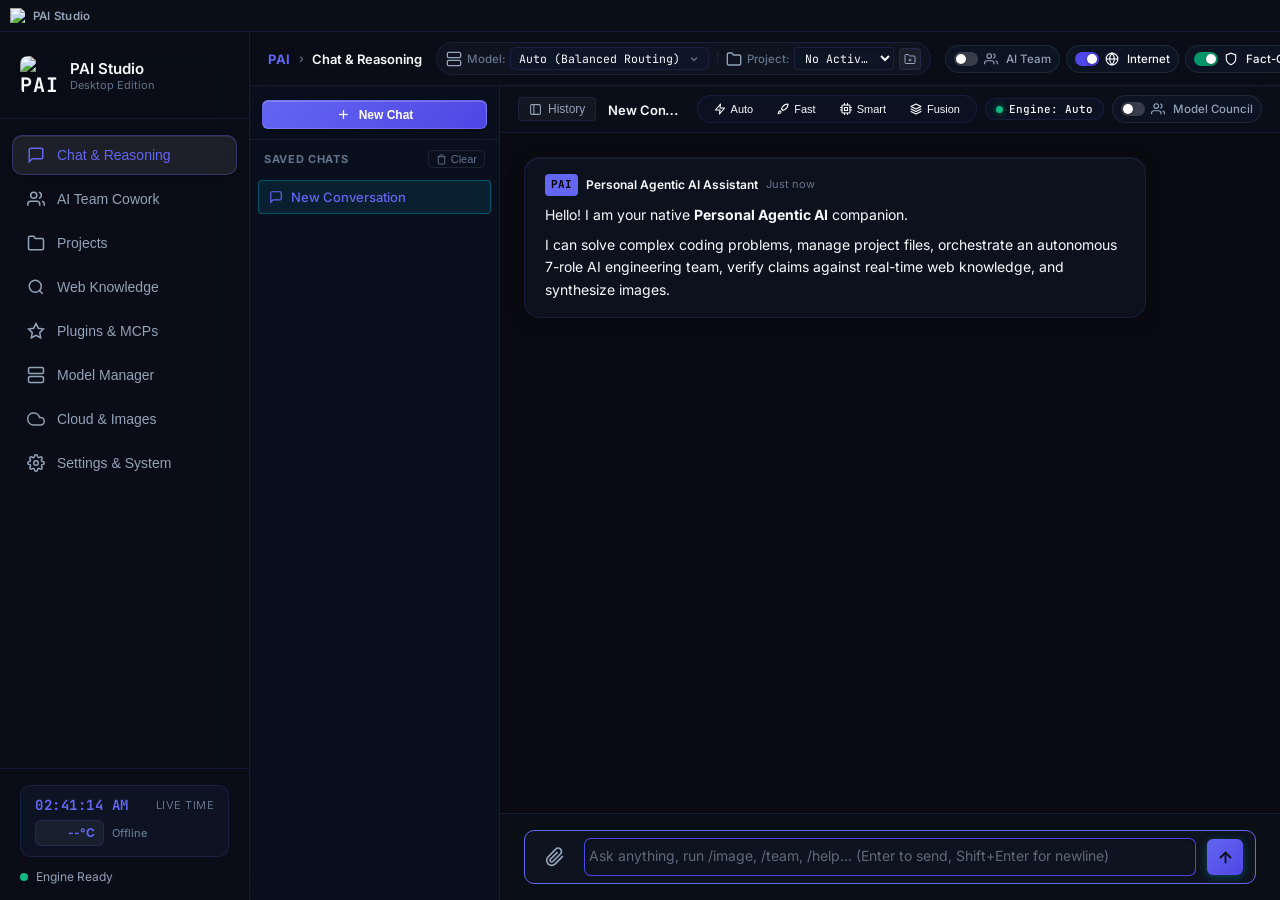
==== commit 117c64bb: "fix(desktop): sync installed version indicator badge with active release v1.4.0-beta.1" ====
--- a/desktop/ui/index.html
+++ b/desktop/ui/index.html
@@ -1015,7 +1015,7 @@
                 </svg>
                 <span>Software Updates & Release Channel</span>
               </h3>
-              <span class="badge badge-info" id="badge-current-version">v1.3.0 (Installed)</span>
+              <span class="badge badge-info" id="badge-current-version">v1.4.0-beta.1 (Installed)</span>
             </div>
 
             <p class="field-hint mb-3" style="font-size: 12px; color: var(--text-dim);">
@@ -1072,7 +1072,7 @@
                 <div class="callout-header flex-between mb-2">
                   <div class="flex-center-gap">
                     <span class="badge badge-success" id="callout-badge-tag">NEW RELEASE</span>
-                    <strong id="callout-version-tag">v1.3.0 Available</strong>
+                    <strong id="callout-version-tag">v1.4.0-beta.1 Available</strong>
                   </div>
                   <span class="text-xs text-muted" id="callout-release-date">Just released</span>
                 </div>
@@ -1958,12 +1958,12 @@
         <div class="update-version-row flex-between mb-3">
           <div class="version-pill current">
             <span class="label">Current Version:</span>
-            <strong id="modal-curr-ver">v1.3.0</strong>
+            <strong id="modal-curr-ver">v1.4.0-beta.1</strong>
           </div>
           <div class="version-arrow">&rarr;</div>
           <div class="version-pill target">
             <span class="label">New Version:</span>
-            <strong id="modal-target-ver">v1.4.0</strong>
+            <strong id="modal-target-ver">v1.4.0-beta.1</strong>
           </div>
         </div>
 
--- a/desktop/ui/style.css
+++ b/desktop/ui/style.css
@@ -5991,6 +5991,15 @@
   background: rgba(16, 185, 129, 0.14) !important;
   border-color: rgba(16, 185, 129, 0.4) !important;
   color: #6ee7b7 !important;
+  max-width: none !important;
+  width: auto !important;
+  padding: 3px 14px !important;
+  flex-shrink: 0 !important;
+}
+
+#header-update-text {
+  white-space: nowrap !important;
+  font-size: 11.5px !important;
 }
 
 .header-update-pill:hover {
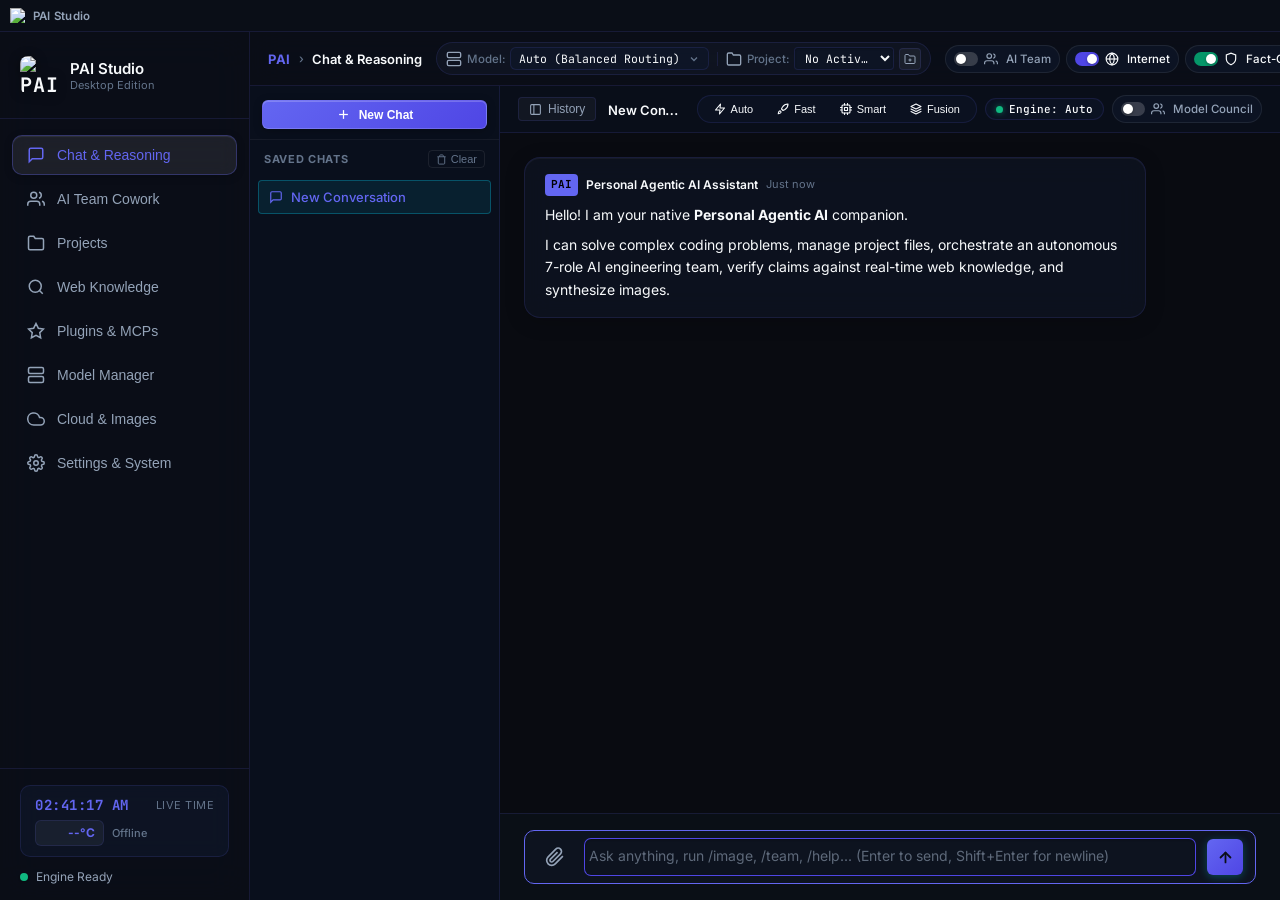
==== commit 4766b607: "fix(updater): dynamic progressive simulation versioning and simulation mode indicator" ====
--- a/desktop/ui/index.html
+++ b/desktop/ui/index.html
@@ -1061,7 +1061,10 @@
                     </svg>
                     <span id="text-check-update">Check for Updates</span>
                   </button>
-                  <button type="button" class="btn btn-secondary btn-sm flex-center-gap" id="btn-simulate-update-dev" title="Simulate a test update flow (v1.3.0)">
+                  <button type="button" class="btn btn-secondary btn-sm flex-center-gap" id="btn-simulate-update-dev" title="Simulate software update flow (Developer testing without GitHub)">
+                    <svg class="btn-icon-xs" viewBox="0 0 24 24" fill="none" stroke="currentColor" stroke-width="2">
+                      <polygon points="5 3 19 12 5 21 5 3"></polygon>
+                    </svg>
                     <span>Test Flow</span>
                   </button>
                 </div>
@@ -1943,7 +1946,7 @@
           <svg class="title-icon text-cyan" viewBox="0 0 24 24" fill="none" stroke="currentColor" stroke-width="2">
             <path d="M21.5 2v6h-6M21.34 15.57a10 10 0 1 1-.57-8.38l5.67-5.67"></path>
           </svg>
-          <span>PAI Studio Software Update</span>
+          <span id="update-modal-title-text">PAI Studio Software Update</span>
         </h3>
         <div class="flex-center-gap">
           <button type="button" class="btn-minimize-modal" id="btn-minimize-update-modal" title="Minimize to background and keep downloading">
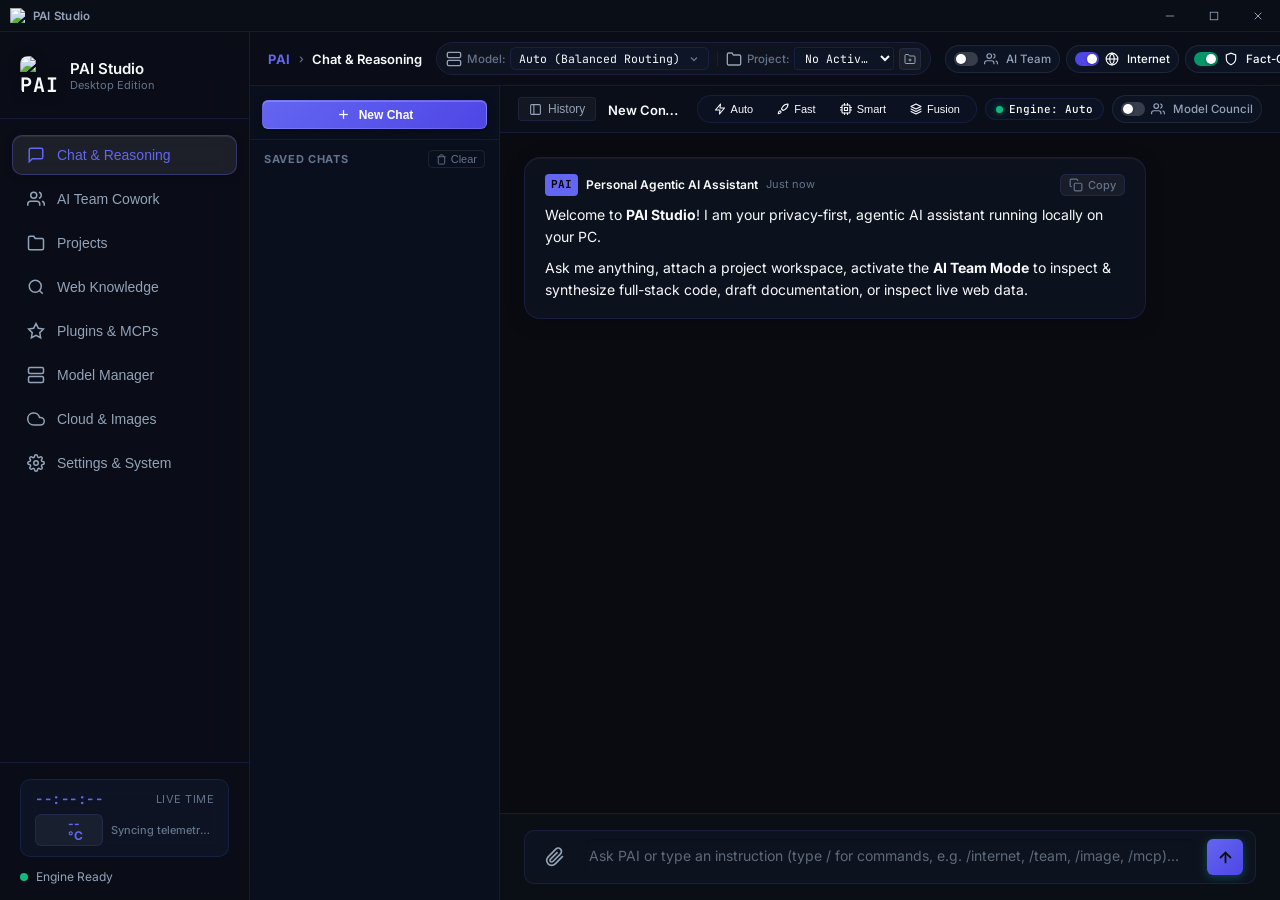
==== commit 9447f134: "feat(desktop): v1.4.2 unified release, silent startup without powershell terminal, and channel-gated" ====
--- a/desktop/ui/index.html
+++ b/desktop/ui/index.html
@@ -1015,7 +1015,7 @@
                 </svg>
                 <span>Software Updates & Release Channel</span>
               </h3>
-              <span class="badge badge-info" id="badge-current-version">v1.4.0-beta.1 (Installed)</span>
+              <span class="badge badge-info" id="badge-current-version">v1.4.2 (Installed)</span>
             </div>
 
             <p class="field-hint mb-3" style="font-size: 12px; color: var(--text-dim);">
@@ -1050,7 +1050,7 @@
                 <div class="status-left flex-center-gap">
                   <span class="status-indicator-dot online" id="dot-update-status"></span>
                   <div>
-                    <strong id="update-status-title">PAI Studio is Up to Date</strong>
+                    <strong id="update-status-title">PAI Studio is Up to Date (v1.4.2)</strong>
                     <div class="text-xs text-muted" id="update-last-checked-time">Last checked: Not checked yet</div>
                   </div>
                 </div>
@@ -1061,11 +1061,11 @@
                     </svg>
                     <span id="text-check-update">Check for Updates</span>
                   </button>
-                  <button type="button" class="btn btn-secondary btn-sm flex-center-gap" id="btn-simulate-update-dev" title="Simulate software update flow (Developer testing without GitHub)">
+                  <button type="button" class="btn btn-secondary btn-sm flex-center-gap hidden" id="btn-simulate-update-dev" title="Simulate software update flow (Developer testing in Beta channel)">
                     <svg class="btn-icon-xs" viewBox="0 0 24 24" fill="none" stroke="currentColor" stroke-width="2">
                       <polygon points="5 3 19 12 5 21 5 3"></polygon>
                     </svg>
-                    <span>Test Flow</span>
+                    <span>Test Flow (Beta)</span>
                   </button>
                 </div>
               </div>
@@ -1961,12 +1961,12 @@
         <div class="update-version-row flex-between mb-3">
           <div class="version-pill current">
             <span class="label">Current Version:</span>
-            <strong id="modal-curr-ver">v1.4.0-beta.1</strong>
+            <strong id="modal-curr-ver">v1.4.2</strong>
           </div>
           <div class="version-arrow">&rarr;</div>
           <div class="version-pill target">
             <span class="label">New Version:</span>
-            <strong id="modal-target-ver">v1.4.0-beta.1</strong>
+            <strong id="modal-target-ver">v1.4.2</strong>
           </div>
         </div>
 
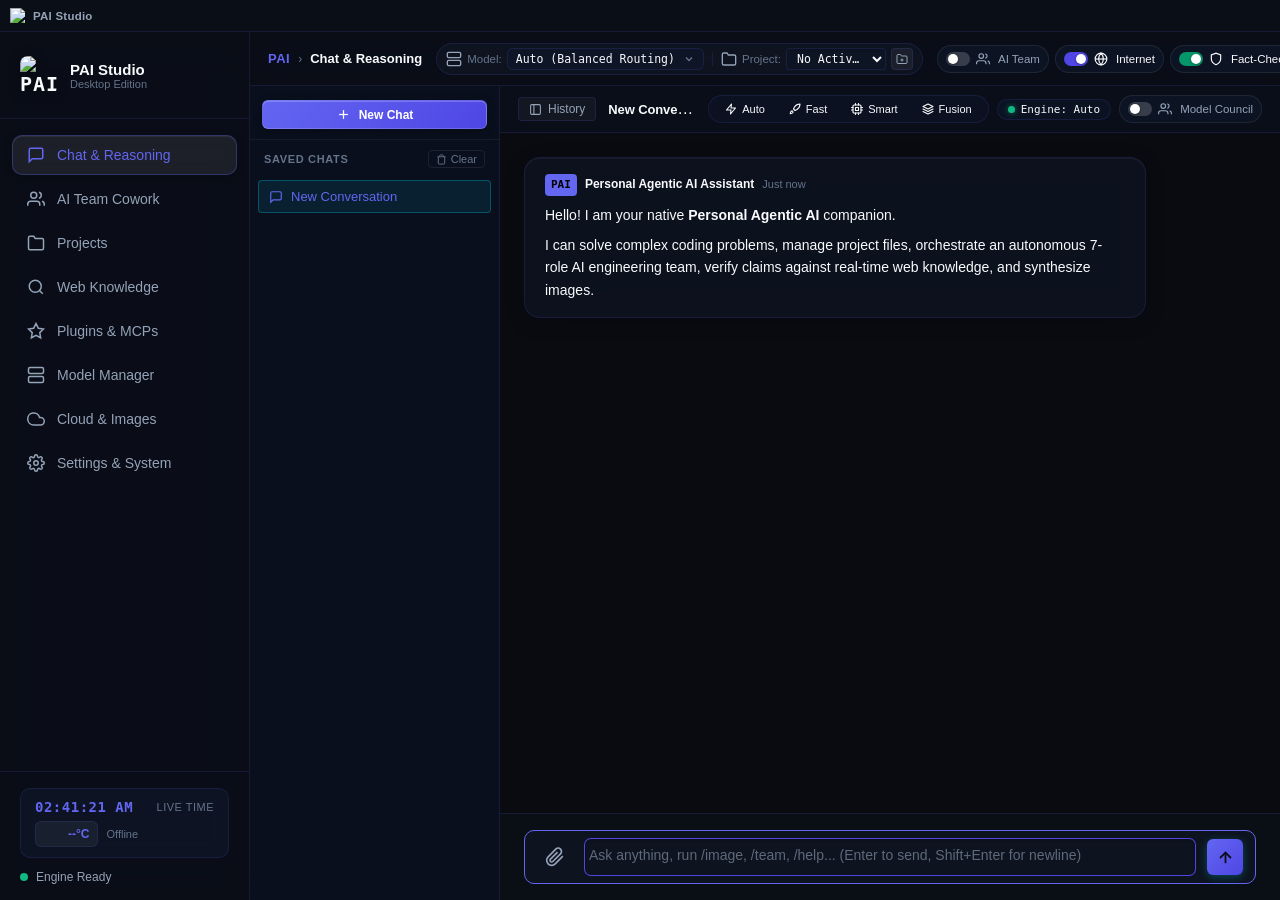
==== commit 7ac74c1d: "feat(security): implement offline air-gap mode, confirmation modal, and audit hardening v1.5.0-beta." ====
--- a/desktop/ui/index.html
+++ b/desktop/ui/index.html
@@ -12,9 +12,7 @@
   <link rel="icon" type="image/x-icon" href="/favicon.ico" />
   <link rel="icon" type="image/png" sizes="32x32" href="/assets/pai-logo-512.png" />
   <link rel="stylesheet" href="style.css?v=20261114" />
-  <link rel="preconnect" href="https://fonts.googleapis.com">
-  <link rel="preconnect" href="https://fonts.gstatic.com" crossorigin>
-  <link href="https://fonts.googleapis.com/css2?family=JetBrains+Mono:wght@300;400;500;600;700&family=Fira+Code:wght@400;500;600&family=Inter:wght@300;400;500;600;700&display=swap" rel="stylesheet">
+  <!-- FINDING-09: Removed external Google Fonts links; using system font stack in CSS -->
 </head>
 <body class="dark-theme theme-pai-cyber font-jetbrains">
   <!-- Native Integrated Desktop Titlebar (Dark & Light Mode Responsive) -->
@@ -306,7 +304,7 @@
                   <span class="msg-author">Personal Agentic AI Assistant</span>
                   <span class="msg-time">Just now</span>
                   <div class="msg-actions">
-                    <button type="button" class="btn-msg-action btn-copy-msg" onclick="copyToClipboard(this.closest('.message').querySelector('.msg-body').innerText, this)" title="Copy message">
+                    <button type="button" class="btn-msg-action btn-copy-msg" data-action="copy-msg" title="Copy message">
                       <svg class="btn-icon-sm" viewBox="0 0 24 24" fill="none" stroke="currentColor" stroke-width="2"><rect x="9" y="9" width="13" height="13" rx="2" ry="2"></rect><path d="M5 15H4a2 2 0 0 1-2-2V4a2 2 0 0 1 2-2h9a2 2 0 0 1 2 2v1"></path></svg>
                       <span>Copy</span>
                     </button>
@@ -1015,7 +1013,7 @@
                 </svg>
                 <span>Software Updates & Release Channel</span>
               </h3>
-              <span class="badge badge-info" id="badge-current-version">v1.4.2 (Installed)</span>
+              <span class="badge badge-info" id="badge-current-version">v1.5.0-beta.1 (Installed)</span>
             </div>
 
             <p class="field-hint mb-3" style="font-size: 12px; color: var(--text-dim);">
@@ -1050,7 +1048,7 @@
                 <div class="status-left flex-center-gap">
                   <span class="status-indicator-dot online" id="dot-update-status"></span>
                   <div>
-                    <strong id="update-status-title">PAI Studio is Up to Date (v1.4.2)</strong>
+                    <strong id="update-status-title">PAI Studio is Up to Date (v1.5.0-beta.1)</strong>
                     <div class="text-xs text-muted" id="update-last-checked-time">Last checked: Not checked yet</div>
                   </div>
                 </div>
@@ -1938,6 +1936,59 @@
     </div>
   </div>
 
+  <!-- Offline Air-Gap Mode Confirmation Modal -->
+  <div id="offline-confirm-modal" class="modal-backdrop hidden">
+    <div class="modal-card" style="max-width: 520px;">
+      <div class="modal-header flex-between">
+        <h3 class="modal-title flex-center-gap text-warning">
+          <svg viewBox="0 0 24 24" width="20" height="20" fill="none" stroke="currentColor" stroke-width="2">
+            <circle cx="12" cy="12" r="10"></circle>
+            <line x1="2" y1="12" x2="22" y2="12"></line>
+            <path d="M12 2a15.3 15.3 0 0 1 4 10 15.3 15.3 0 0 1-4 10 15.3 15.3 0 0 1-4-10 15.3 15.3 0 0 1 4-10z"></path>
+            <line x1="4.93" y1="4.93" x2="19.07" y2="19.07" stroke="#ef4444" stroke-width="2.5"></line>
+          </svg>
+          <span>Enable Complete Offline Air-Gap?</span>
+        </h3>
+        <button type="button" class="btn-close-modal" id="btn-close-offline-modal" title="Close">
+          <svg viewBox="0 0 24 24" width="16" height="16" fill="none" stroke="currentColor" stroke-width="2"><line x1="18" y1="6" x2="6" y2="18"></line><line x1="6" y1="6" x2="18" y2="18"></line></svg>
+        </button>
+      </div>
+      <div class="modal-body">
+        <p class="text-sm mb-3">
+          Turning off internet access will completely isolate PAI Studio from all external networks and enforce strict local air-gap security.
+        </p>
+        <div class="offline-service-list mb-3" style="background: rgba(255,255,255,0.03); border: 1px solid rgba(255,255,255,0.08); border-radius: 8px; padding: 12px;">
+          <div style="font-weight: 600; font-size: 13px; margin-bottom: 8px; color: #f59e0b;">The following network services will be disabled:</div>
+          <ul style="list-style: none; padding-left: 0; margin: 0; font-size: 13px; display: flex; flex-direction: column; gap: 6px;">
+            <li style="display: flex; align-items: flex-start; gap: 8px;">
+              <span style="color: #ef4444;">🚫</span>
+              <span><strong>3rd-Party Cloud AI APIs:</strong> OpenAI, Anthropic, Gemini, Groq, Cerebras, DeepSeek, OpenRouter &amp; Model Fusion.</span>
+            </li>
+            <li style="display: flex; align-items: flex-start; gap: 8px;">
+              <span style="color: #ef4444;">🚫</span>
+              <span><strong>Real-Time Web Knowledge:</strong> Wikipedia queries, live web search &amp; DuckDuckGo news intelligence.</span>
+            </li>
+            <li style="display: flex; align-items: flex-start; gap: 8px;">
+              <span style="color: #ef4444;">🚫</span>
+              <span><strong>Live Fact-Checking Engine:</strong> Web citation and factual claim cross-referencing.</span>
+            </li>
+            <li style="display: flex; align-items: flex-start; gap: 8px;">
+              <span style="color: #ef4444;">🚫</span>
+              <span><strong>External Network Services:</strong> Live weather forecasts, external GraphQL &amp; automated update checks.</span>
+            </li>
+          </ul>
+        </div>
+        <div class="offline-notice-box" style="background: rgba(59, 130, 246, 0.1); border-left: 3px solid #3b82f6; padding: 10px 12px; border-radius: 4px; font-size: 12px; color: #93c5fd;">
+          💡 <strong>Automatic Local Fallback:</strong> If an active cloud model is currently selected, PAI Studio will automatically switch to your local installed Ollama model for private offline execution.
+        </div>
+      </div>
+      <div class="modal-footer flex-between">
+        <button type="button" class="btn btn-secondary" id="btn-cancel-offline-modal">Keep Online</button>
+        <button type="button" class="btn btn-danger" id="btn-confirm-offline-modal">Confirm &amp; Go Offline</button>
+      </div>
+    </div>
+  </div>
+
   <!-- Interactive Software Update Modal Dialog -->
   <div id="update-modal" class="modal-backdrop hidden">
     <div class="modal-card update-modal-card">
@@ -1961,12 +2012,12 @@
         <div class="update-version-row flex-between mb-3">
           <div class="version-pill current">
             <span class="label">Current Version:</span>
-            <strong id="modal-curr-ver">v1.4.2</strong>
+            <strong id="modal-curr-ver">v1.5.0-beta.1</strong>
           </div>
           <div class="version-arrow">&rarr;</div>
           <div class="version-pill target">
             <span class="label">New Version:</span>
-            <strong id="modal-target-ver">v1.4.2</strong>
+            <strong id="modal-target-ver">v1.5.0-beta.1</strong>
           </div>
         </div>
 
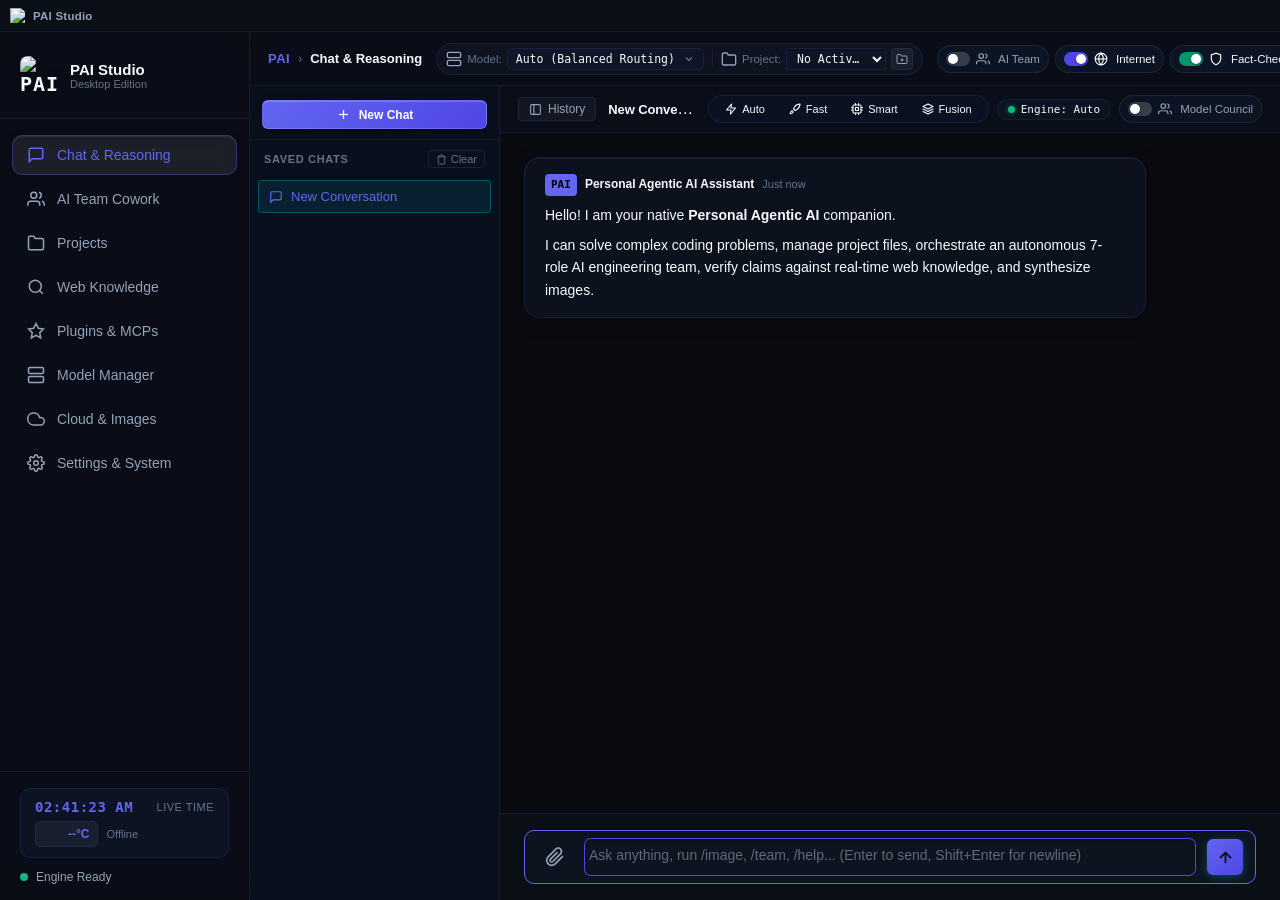
==== commit e638c079: "fix(ui): polish offline air-gap modal styling, button contrast, and light theme readability v1.5.0-b" ====
--- a/desktop/ui/index.html
+++ b/desktop/ui/index.html
@@ -1013,7 +1013,7 @@
                 </svg>
                 <span>Software Updates & Release Channel</span>
               </h3>
-              <span class="badge badge-info" id="badge-current-version">v1.5.0-beta.1 (Installed)</span>
+              <span class="badge badge-info" id="badge-current-version">v1.5.0-beta.2 (Installed)</span>
             </div>
 
             <p class="field-hint mb-3" style="font-size: 12px; color: var(--text-dim);">
@@ -1048,7 +1048,7 @@
                 <div class="status-left flex-center-gap">
                   <span class="status-indicator-dot online" id="dot-update-status"></span>
                   <div>
-                    <strong id="update-status-title">PAI Studio is Up to Date (v1.5.0-beta.1)</strong>
+                    <strong id="update-status-title">PAI Studio is Up to Date (v1.5.0-beta.2)</strong>
                     <div class="text-xs text-muted" id="update-last-checked-time">Last checked: Not checked yet</div>
                   </div>
                 </div>
@@ -1957,29 +1957,32 @@
         <p class="text-sm mb-3">
           Turning off internet access will completely isolate PAI Studio from all external networks and enforce strict local air-gap security.
         </p>
-        <div class="offline-service-list mb-3" style="background: rgba(255,255,255,0.03); border: 1px solid rgba(255,255,255,0.08); border-radius: 8px; padding: 12px;">
-          <div style="font-weight: 600; font-size: 13px; margin-bottom: 8px; color: #f59e0b;">The following network services will be disabled:</div>
-          <ul style="list-style: none; padding-left: 0; margin: 0; font-size: 13px; display: flex; flex-direction: column; gap: 6px;">
-            <li style="display: flex; align-items: flex-start; gap: 8px;">
+        <div class="offline-service-list mb-3">
+          <div class="offline-service-list-title">The following network services will be disabled:</div>
+          <ul class="offline-service-items">
+            <li class="offline-service-item">
               <span style="color: #ef4444;">🚫</span>
               <span><strong>3rd-Party Cloud AI APIs:</strong> OpenAI, Anthropic, Gemini, Groq, Cerebras, DeepSeek, OpenRouter &amp; Model Fusion.</span>
             </li>
-            <li style="display: flex; align-items: flex-start; gap: 8px;">
+            <li class="offline-service-item">
               <span style="color: #ef4444;">🚫</span>
               <span><strong>Real-Time Web Knowledge:</strong> Wikipedia queries, live web search &amp; DuckDuckGo news intelligence.</span>
             </li>
-            <li style="display: flex; align-items: flex-start; gap: 8px;">
+            <li class="offline-service-item">
               <span style="color: #ef4444;">🚫</span>
               <span><strong>Live Fact-Checking Engine:</strong> Web citation and factual claim cross-referencing.</span>
             </li>
-            <li style="display: flex; align-items: flex-start; gap: 8px;">
+            <li class="offline-service-item">
               <span style="color: #ef4444;">🚫</span>
               <span><strong>External Network Services:</strong> Live weather forecasts, external GraphQL &amp; automated update checks.</span>
             </li>
           </ul>
         </div>
-        <div class="offline-notice-box" style="background: rgba(59, 130, 246, 0.1); border-left: 3px solid #3b82f6; padding: 10px 12px; border-radius: 4px; font-size: 12px; color: #93c5fd;">
-          💡 <strong>Automatic Local Fallback:</strong> If an active cloud model is currently selected, PAI Studio will automatically switch to your local installed Ollama model for private offline execution.
+        <div class="offline-notice-box">
+          <span class="notice-icon">💡</span>
+          <div>
+            <strong>Automatic Local Fallback:</strong> If an active cloud model is currently selected, PAI Studio will automatically switch to your local installed Ollama model for private offline execution.
+          </div>
         </div>
       </div>
       <div class="modal-footer flex-between">
@@ -2012,12 +2015,12 @@
         <div class="update-version-row flex-between mb-3">
           <div class="version-pill current">
             <span class="label">Current Version:</span>
-            <strong id="modal-curr-ver">v1.5.0-beta.1</strong>
+            <strong id="modal-curr-ver">v1.5.0-beta.2</strong>
           </div>
           <div class="version-arrow">&rarr;</div>
           <div class="version-pill target">
             <span class="label">New Version:</span>
-            <strong id="modal-target-ver">v1.5.0-beta.1</strong>
+            <strong id="modal-target-ver">v1.5.0-beta.2</strong>
           </div>
         </div>
 
--- a/desktop/ui/style.css
+++ b/desktop/ui/style.css
@@ -1447,6 +1447,8 @@
 .text-main { color: var(--text-main); }
 .text-muted { color: var(--text-muted, #94a3b8) !important; }
 .text-dim { color: var(--text-dim, #64748b) !important; }
+.text-warning { color: var(--accent-amber, #f59e0b) !important; }
+.text-danger { color: var(--accent-red, #ef4444) !important; }
 .text-2xs { font-size: 10px !important; }
 .text-xs { font-size: 12px !important; line-height: 1.4 !important; }
 .text-sm { font-size: 13px !important; }
@@ -1625,6 +1627,22 @@
   background: linear-gradient(135deg, var(--accent-magenta), #a855f7);
   color: #fff;
 }
+.btn-danger {
+  background: linear-gradient(135deg, #ef4444, #dc2626);
+  color: #ffffff;
+  border: 1px solid rgba(255, 255, 255, 0.2);
+  box-shadow: 0 2px 8px rgba(220, 38, 38, 0.35), inset 0 1px 0 rgba(255, 255, 255, 0.2);
+}
+.btn-danger:hover {
+  filter: brightness(1.1);
+  box-shadow: 0 4px 14px rgba(220, 38, 38, 0.5), inset 0 1px 0 rgba(255, 255, 255, 0.25);
+  transform: translateY(-1px);
+  color: #ffffff;
+}
+.btn-danger:active {
+  transform: translateY(0);
+  box-shadow: 0 1px 4px rgba(220, 38, 38, 0.4);
+}
 .btn-sm { padding: 6px 12px; font-size: 12px; }
 
 .input-group, .pull-form, .task-form {
@@ -3254,6 +3272,61 @@
   border-color: rgba(239, 68, 68, 0.4);
   color: #f87171;
   transform: rotate(90deg);
+}
+
+/* Offline Air-Gap Confirmation Modal */
+.offline-service-list {
+  background: rgba(255, 255, 255, 0.03);
+  border: 1px solid rgba(255, 255, 255, 0.08);
+  border-radius: var(--radius-md, 8px);
+  padding: 14px 16px;
+}
+.offline-service-list-title {
+  font-weight: 600;
+  font-size: 13px;
+  margin-bottom: 10px;
+  color: var(--accent-amber, #f59e0b);
+}
+.offline-service-items {
+  list-style: none;
+  padding-left: 0;
+  margin: 0;
+  font-size: 13px;
+  display: flex;
+  flex-direction: column;
+  gap: 8px;
+}
+.offline-service-item {
+  display: flex;
+  align-items: flex-start;
+  gap: 10px;
+  line-height: 1.45;
+  color: var(--text-main);
+}
+.offline-service-item span:first-child {
+  flex-shrink: 0;
+  font-size: 14px;
+}
+.offline-notice-box {
+  background: rgba(59, 130, 246, 0.12);
+  border: 1px solid rgba(59, 130, 246, 0.25);
+  border-left: 4px solid #3b82f6;
+  padding: 12px 14px;
+  border-radius: 6px;
+  font-size: 12.5px;
+  line-height: 1.5;
+  color: #93c5fd;
+  display: flex;
+  align-items: flex-start;
+  gap: 10px;
+}
+.offline-notice-box strong {
+  color: #bfdbfe;
+}
+.offline-notice-box .notice-icon {
+  font-size: 15px;
+  flex-shrink: 0;
+  line-height: 1.3;
 }
 
 /* Preflight Health Check Items */
@@ -5761,6 +5834,41 @@
   color: #0f172a !important;
 }
 
+body.light-theme .btn-danger {
+  background: linear-gradient(135deg, #ef4444, #dc2626) !important;
+  color: #ffffff !important;
+  border: 1px solid #dc2626 !important;
+  box-shadow: 0 2px 8px rgba(220, 38, 38, 0.25) !important;
+}
+body.light-theme .btn-danger:hover {
+  background: linear-gradient(135deg, #dc2626, #b91c1c) !important;
+  box-shadow: 0 4px 14px rgba(220, 38, 38, 0.4) !important;
+  color: #ffffff !important;
+}
+
+body.light-theme .offline-service-list {
+  background: #f8fafc !important;
+  border: 1px solid #e2e8f0 !important;
+}
+body.light-theme .offline-service-list-title {
+  color: #b45309 !important;
+}
+body.light-theme .offline-service-item {
+  color: #334155 !important;
+}
+body.light-theme .offline-service-item strong {
+  color: #0f172a !important;
+}
+body.light-theme .offline-notice-box {
+  background: #eff6ff !important;
+  border: 1px solid #bfdbfe !important;
+  border-left: 4px solid #2563eb !important;
+  color: #1e40af !important;
+}
+body.light-theme .offline-notice-box strong {
+  color: #1e3a8a !important;
+}
+
 body.light-theme .feed-placeholder {
   color: #64748b !important;
 }
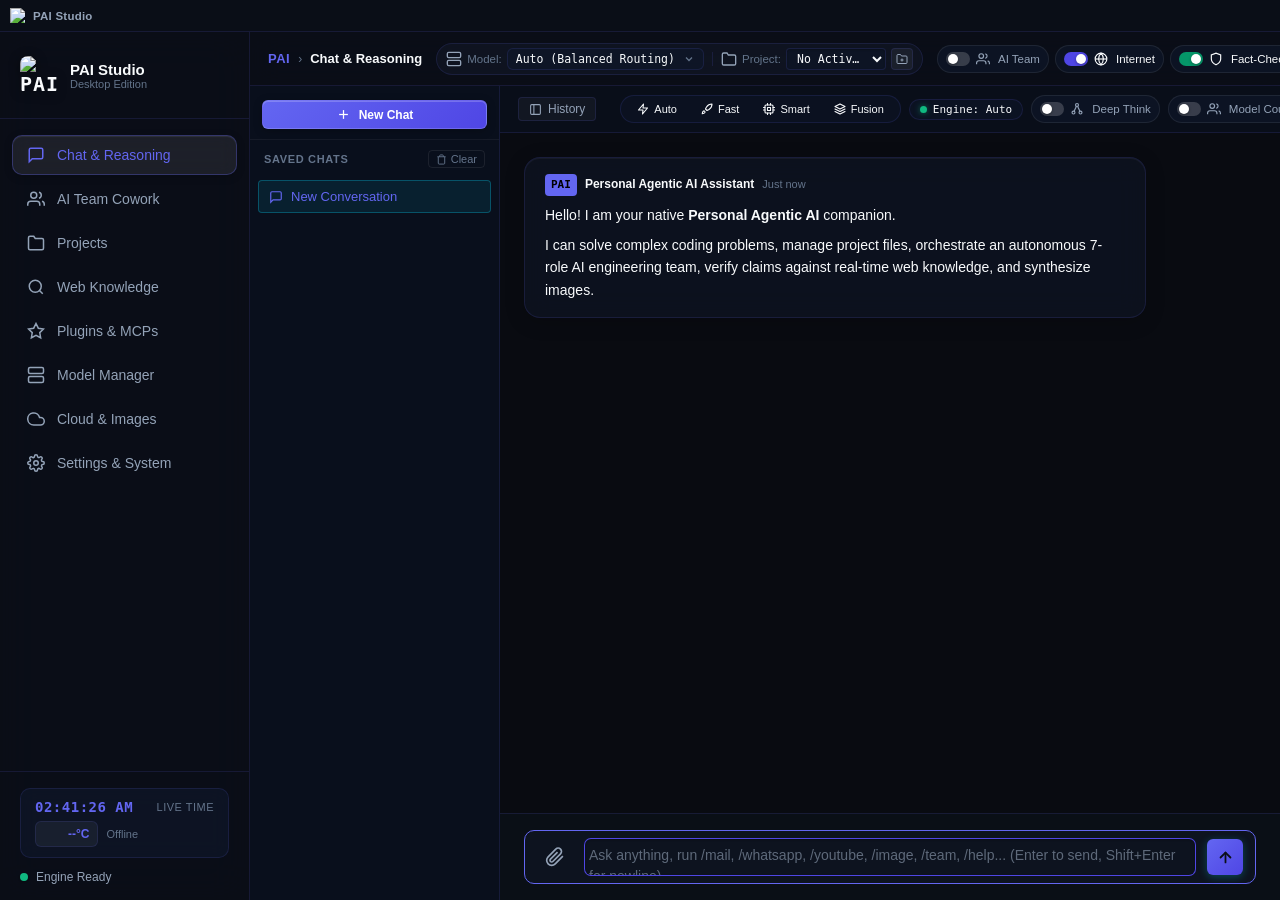
==== commit d42683a5: "feat(ai,desktop): deep reasoning engine, stuck-recovery cowork, UIA/MCP PC control v1.5.0-beta.3" ====
--- a/desktop/ui/index.html
+++ b/desktop/ui/index.html
@@ -274,6 +274,14 @@
                     <span class="engine-badge-dot"></span>
                     <span class="engine-badge-text" id="chat-engine-badge-text">Engine: Auto</span>
                   </div>
+                  <label class="toggle-pill" id="label-deep-think-mode" title="Enable Deep Tree-of-Thoughts, ThinkTools 5-stage analysis, and expanded context window">
+                    <input type="checkbox" id="chk-deep-think-mode" />
+                    <span class="toggle-slider"></span>
+                    <span class="toggle-text">
+                      <svg class="pill-icon" viewBox="0 0 24 24" fill="none" stroke="currentColor" stroke-width="2"><circle cx="12" cy="5" r="2.5"></circle><circle cx="6" cy="18" r="2.5"></circle><circle cx="18" cy="18" r="2.5"></circle><line x1="11" y1="7.3" x2="7" y2="15.7"></line><line x1="13" y1="7.3" x2="17" y2="15.7"></line></svg>
+                      <span>Deep Think</span>
+                    </span>
+                  </label>
                   <label class="toggle-pill" id="label-chat-council-mode" title="Convene multi-model deliberation council across independent local models for complex reasoning">
                     <input type="checkbox" id="chk-chat-council-mode" />
                     <span class="toggle-slider"></span>
@@ -282,6 +290,17 @@
                       <span>Model Council</span>
                     </span>
                   </label>
+                  <label class="toggle-pill" id="label-pc-control-mode" title="Allow PAI to inspect Windows UI elements and control mouse/keyboard (moves to top-left corner (0,0) for emergency abort)">
+                    <input type="checkbox" id="chk-pc-control-mode" />
+                    <span class="toggle-slider"></span>
+                    <span class="toggle-text">
+                      <svg class="pill-icon" viewBox="0 0 24 24" fill="none" stroke="currentColor" stroke-width="2"><rect x="2" y="3" width="20" height="14" rx="2" ry="2"></rect><line x1="8" y1="21" x2="16" y2="21"></line><line x1="12" y1="17" x2="12" y2="21"></line></svg>
+                      <span>PC Control</span>
+                    </span>
+                  </label>
+                  <button type="button" id="btn-pc-abort" class="btn-pc-abort hidden" title="Emergency Stop PC Automation">
+                    <span>Stop PC</span>
+                  </button>
                 </div>
               </div>
 
@@ -338,7 +357,7 @@
                 <textarea
                   id="chat-input"
                   class="chat-textarea"
-                  placeholder="Ask PAI or type an instruction (type / for commands, e.g. /internet, /team, /image, /mcp)..."
+                  placeholder="Ask PAI or type an instruction (e.g. /telegram, /mail, /whatsapp, /youtube, /desktop, /image)..."
                   rows="1"
                 ></textarea>
                 <button type="submit" id="btn-send" class="btn-send" title="Send message">
--- a/desktop/ui/style.css
+++ b/desktop/ui/style.css
@@ -6813,6 +6813,19 @@
   color: #4ade80;
   border: 1px solid rgba(34, 197, 94, 0.3);
 }
+.status-paused {
+  background: rgba(245, 158, 11, 0.15);
+  color: #fbbf24;
+  border: 1px solid rgba(245, 158, 11, 0.35);
+}
+.status-stalled {
+  background: rgba(239, 68, 68, 0.15);
+  color: #f87171;
+  border: 1px solid rgba(239, 68, 68, 0.35);
+}
+.deep-tree-accordion .thinking-summary {
+  color: var(--accent);
+}
 
 /* Model Council Deliberation Card */
 .cowork-council-container {
@@ -8460,10 +8473,96 @@
   color: #334155 !important;
 }
 
-
-
-
-
-
-
-
+/* PC Control & HITL Approve & Send Cards */
+.btn-pc-abort {
+  padding: 5px 10px;
+  border-radius: 999px;
+  border: 1px solid rgba(239, 68, 68, 0.55);
+  background: rgba(239, 68, 68, 0.14);
+  color: #fca5a5;
+  font-size: 12px;
+  font-weight: 600;
+  cursor: pointer;
+}
+.btn-pc-abort:hover {
+  background: rgba(239, 68, 68, 0.28);
+}
+.hitl-confirm-card {
+  margin-top: 12px;
+  padding: 12px 14px;
+  border-radius: 10px;
+  border: 1px solid rgba(56, 189, 248, 0.35);
+  background: rgba(15, 23, 42, 0.65);
+}
+.hitl-confirm-header {
+  display: flex;
+  justify-content: space-between;
+  align-items: center;
+  margin-bottom: 6px;
+  font-weight: 600;
+  font-size: 13px;
+  color: #7dd3fc;
+}
+.hitl-confirm-desc {
+  font-size: 13px;
+  margin-bottom: 10px;
+  color: #e2e8f0;
+}
+.hitl-confirm-actions {
+  display: flex;
+  gap: 8px;
+  flex-wrap: wrap;
+}
+.btn-hitl-approve {
+  padding: 6px 14px;
+  border-radius: 8px;
+  border: 1px solid rgba(34, 197, 94, 0.6);
+  background: linear-gradient(135deg, #16a34a, #15803d);
+  color: #ffffff;
+  font-size: 12.5px;
+  font-weight: 600;
+  cursor: pointer;
+}
+.btn-hitl-approve:hover:not(:disabled) {
+  filter: brightness(1.08);
+}
+.btn-hitl-approve:disabled {
+  opacity: 0.55;
+  cursor: default;
+}
+.btn-hitl-cancel {
+  padding: 6px 12px;
+  border-radius: 8px;
+  border: 1px solid rgba(148, 163, 184, 0.35);
+  background: rgba(30, 41, 59, 0.7);
+  color: #cbd5e1;
+  font-size: 12.5px;
+  cursor: pointer;
+}
+.hitl-status-note {
+  margin-top: 8px;
+  font-size: 12.5px;
+  font-weight: 500;
+}
+body.light-theme .hitl-confirm-card {
+  background: #f0f9ff;
+  border-color: #7dd3fc;
+}
+body.light-theme .hitl-confirm-header {
+  color: #0369a1;
+}
+body.light-theme .hitl-confirm-desc {
+  color: #1e293b;
+}
+body.light-theme .btn-hitl-cancel {
+  background: #e2e8f0;
+  color: #334155;
+}
+
+
+
+
+
+
+
+
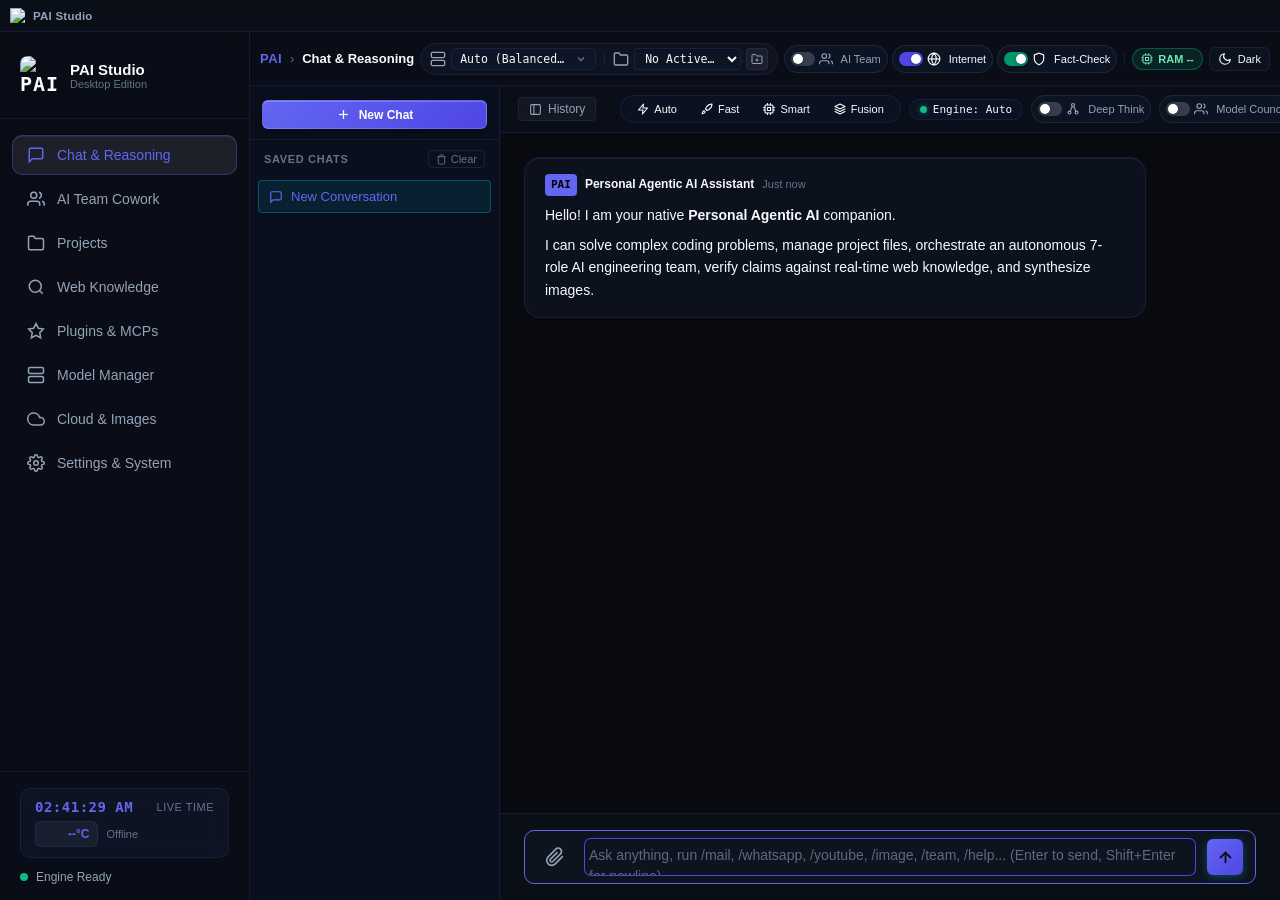
==== commit d65dc495: "feat: v1.5.1-beta.1 memory optimizer, sidecars, keyless FLUX fallback, and UI polish" ====
--- a/desktop/ui/index.html
+++ b/desktop/ui/index.html
@@ -195,6 +195,11 @@
 
           <!-- Header Utilities & Theme Mode Toggle -->
           <div class="header-utils-box">
+            <!-- Pre-Inference Memory Optimizer Pill -->
+            <button type="button" id="header-memory-pill" class="header-memory-pill" title="Check RAM / VRAM & optimize memory before running 27B or FLUX models">
+              <svg class="btn-icon-xs" viewBox="0 0 24 24" fill="none" stroke="currentColor" stroke-width="2"><rect x="4" y="4" width="16" height="16" rx="2"></rect><rect x="9" y="9" width="6" height="6"></rect><line x1="9" y1="1" x2="9" y2="4"></line><line x1="15" y1="1" x2="15" y2="4"></line><line x1="9" y1="20" x2="9" y2="23"></line><line x1="15" y1="20" x2="15" y2="23"></line><line x1="20" y1="9" x2="23" y2="9"></line><line x1="20" y1="14" x2="23" y2="14"></line><line x1="1" y1="9" x2="4" y2="9"></line><line x1="1" y1="14" x2="4" y2="14"></line></svg>
+              <span id="header-memory-text">RAM --</span>
+            </button>
             <!-- Background Downloading Pill -->
             <button type="button" id="header-downloading-pill" class="header-downloading-pill hidden" title="Click to view live model download progress">
               <span class="pulse-indicator"></span>
@@ -349,6 +354,12 @@
               <!-- Attachments Tray for docs, txt, pdf, excel, md -->
               <div id="chat-attachments-tray" class="chat-attachments-tray hidden"></div>
 
+              <!-- Image Generation Mode Reminder Banner (shown when an image model is active) -->
+              <div id="image-mode-banner" class="image-mode-banner hidden" role="status">
+                <span id="image-mode-banner-text">Image Generation Model Active — Describe a picture to generate, or switch back to a chat model for Q&amp;A.</span>
+                <button type="button" id="btn-switch-chat-model" class="btn-switch-chat-model">Switch to Chat Model</button>
+              </div>
+
               <form id="chat-form" class="chat-form">
                 <button type="button" id="btn-attach-file" class="btn-attach-file" title="Attach documents, spreadsheets, PDFs, or code files (.doc, .docx, .txt, .pdf, .xls, .xlsx, .csv, .md)">
                   <svg class="btn-icon" viewBox="0 0 24 24" fill="none" stroke="currentColor" stroke-width="2"><path d="M21.44 11.05l-9.19 9.19a6 6 0 0 1-8.49-8.49l9.19-9.19a4 4 0 0 1 5.66 5.66l-9.2 9.19a2 2 0 0 1-2.83-2.83l8.49-8.48"></path></svg>
@@ -501,20 +512,25 @@
             <div class="flex-between mb-3">
               <h3 class="card-title flex-center-gap mb-0">
                 <svg class="title-icon" viewBox="0 0 24 24" fill="none" stroke="currentColor" stroke-width="2"><polyline points="16 18 22 12 16 6"></polyline><polyline points="8 6 2 12 8 18"></polyline></svg>
-                <span>Model Context Protocol (MCP) Servers</span>
+                <span>Model Context Protocol (MCP) Servers & Registry</span>
               </h3>
-              <span class="active-badge" id="mcp-servers-count">0 Connected</span>
-            </div>
-            <p class="text-muted mb-3">Connect local command-line or SSE-based MCP tool servers into PAI's sandboxed Capability Broker.</p>
-
-            <!-- Quick 1-Click MCP Presets -->
+              <div class="flex-center-gap">
+                <button type="button" id="btn-mcp-firewall-log" class="btn btn-secondary btn-xs">Tool Firewall Log</button>
+                <span class="active-badge" id="mcp-servers-count">0 Connected</span>
+              </div>
+            </div>
+            <p class="text-muted mb-3">Connect local STDIO or Streamable HTTP/SSE MCP servers with GitHub Toolsets, Read-Only/Lockdown guardrails, and DPAPI Vault credentials.</p>
+
+            <!-- Quick 1-Click MCP Registry Presets -->
             <div class="mcp-preset-pills">
-              <span class="preset-pill-label">1-Click Presets:</span>
+              <span class="preset-pill-label">Registry Presets:</span>
+              <button type="button" class="preset-pill-btn btn-mcp-preset" data-preset="github">GitHub Official</button>
               <button type="button" class="preset-pill-btn btn-mcp-preset" data-preset="filesystem">Filesystem</button>
+              <button type="button" class="preset-pill-btn btn-mcp-preset" data-preset="git">Git Inspector</button>
               <button type="button" class="preset-pill-btn btn-mcp-preset" data-preset="fetch">Web Fetch</button>
               <button type="button" class="preset-pill-btn btn-mcp-preset" data-preset="memory">Memory Graph</button>
               <button type="button" class="preset-pill-btn btn-mcp-preset" data-preset="sqlite">SQLite</button>
-              <button type="button" class="preset-pill-btn btn-mcp-preset" data-preset="sse">Remote SSE</button>
+              <button type="button" class="preset-pill-btn btn-mcp-preset" data-preset="sse">Remote HTTP/SSE</button>
             </div>
 
             <!-- Add MCP Server Form -->
@@ -522,28 +538,50 @@
               <div class="form-row-grid">
                 <div class="form-group">
                   <label class="form-label">Server Name</label>
-                  <input type="text" id="mcp-name-input" class="form-input" placeholder="e.g. filesystem-tools, sqlite-db" required />
+                  <input type="text" id="mcp-name-input" class="form-input" placeholder="e.g. github-mcp, filesystem-tools" required />
                 </div>
                 <div class="form-group">
                   <label class="form-label">Transport</label>
                   <select id="mcp-transport-select" class="form-input">
                     <option value="stdio">STDIO (Local Subprocess)</option>
-                    <option value="sse">SSE (HTTP / Remote Stream)</option>
+                    <option value="sse">Streamable HTTP / SSE (Remote)</option>
                   </select>
                 </div>
               </div>
               <div class="form-group mb-2">
                 <label class="form-label">Execution Command / Endpoint URL</label>
-                <input type="text" id="mcp-cmd-input" class="form-input font-mono-target" placeholder="e.g. npx -y @modelcontextprotocol/server-filesystem ./ or http://localhost:8000/sse" required />
-              </div>
-              <div class="form-group mb-3">
+                <input type="text" id="mcp-cmd-input" class="form-input font-mono-target" placeholder="e.g. github-mcp-server stdio or https://api.githubcopilot.com/mcp/" required />
+              </div>
+              <div class="form-row-grid mb-2">
+                <div class="form-group">
+                  <label class="form-label">Toolsets (Optional, comma-separated)</label>
+                  <input type="text" id="mcp-toolsets-input" class="form-input font-mono-target" placeholder="e.g. repos,issues,pull_requests" />
+                </div>
+                <div class="form-group">
+                  <label class="form-label">DPAPI Vault Token (Optional, encrypted at rest)</label>
+                  <input type="password" id="mcp-secret-input" class="form-input" placeholder="Token/PAT stored encrypted (never in mcp_servers.json)" />
+                </div>
+              </div>
+              <div class="form-group mb-2">
                 <label class="form-label">Description (Optional)</label>
                 <input type="text" id="mcp-desc-input" class="form-input" placeholder="e.g. Local workspace sandboxed file inspection" />
               </div>
-              <button type="submit" class="btn btn-primary btn-sm flex-center-gap">
-                <svg class="btn-icon" viewBox="0 0 24 24" fill="none" stroke="currentColor" stroke-width="2"><line x1="12" y1="5" x2="12" y2="19"></line><line x1="5" y1="12" x2="19" y2="12"></line></svg>
-                <span>Connect MCP Server</span>
-              </button>
+              <div class="flex-between mb-3">
+                <div class="flex-center-gap">
+                  <label class="flex-center-gap text-muted" style="font-size: 12px; cursor: pointer;">
+                    <input type="checkbox" id="mcp-readonly-check" />
+                    <span>Read-Only Mode</span>
+                  </label>
+                  <label class="flex-center-gap text-muted" style="font-size: 12px; cursor: pointer;">
+                    <input type="checkbox" id="mcp-lockdown-check" checked />
+                    <span>Lockdown Guard (Taint HITL)</span>
+                  </label>
+                </div>
+                <button type="submit" class="btn btn-primary btn-sm flex-center-gap">
+                  <svg class="btn-icon" viewBox="0 0 24 24" fill="none" stroke="currentColor" stroke-width="2"><line x1="12" y1="5" x2="12" y2="19"></line><line x1="5" y1="12" x2="19" y2="12"></line></svg>
+                  <span>Save & Connect MCP Server</span>
+                </button>
+              </div>
             </form>
 
             <div class="mcp-servers-grid" id="mcp-servers-grid">
@@ -556,10 +594,10 @@
             <div class="flex-between mb-3">
               <h3 class="card-title flex-center-gap mb-0">
                 <svg class="title-icon" viewBox="0 0 24 24" fill="none" stroke="currentColor" stroke-width="2"><polygon points="12 2 15.09 8.26 22 9.27 17 14.14 18.18 21.02 12 17.77 5.82 21.02 7 14.14 2 9.27 8.91 8.26 12 2"></polygon></svg>
-                <span>Installed Plugins & Cognitive Skills</span>
+                <span>Installed Plugins, SKILL.md Bundles & Trust Scanner</span>
               </h3>
             </div>
-            <p class="text-muted mb-3">Toggle core cognitive skills or install custom agent plugins to augment PAI's capabilities.</p>
+            <p class="text-muted mb-3">Every plugin and SKILL.md bundle is scanned by PluginScanner (Trust Score 0-100) before active skill context injection.</p>
 
             <!-- Quick Custom Plugin Presets -->
             <div class="mcp-preset-pills">
@@ -582,13 +620,17 @@
                   <input type="text" id="plugin-cat-input" class="form-input" placeholder="e.g. Web Development" />
                 </div>
               </div>
+              <div class="form-group mb-2">
+                <label class="form-label">Capability Description</label>
+                <input type="text" id="plugin-desc-input" class="form-input" placeholder="e.g. Generates React and Tailwind components with unit tests" required />
+              </div>
               <div class="form-group mb-3">
-                <label class="form-label">Instructions / Capability Description</label>
-                <input type="text" id="plugin-desc-input" class="form-input" placeholder="e.g. Generates React and Tailwind components with unit tests" required />
+                <label class="form-label">SKILL.md Behavioral Instructions (Optional, injected safely on match)</label>
+                <textarea id="plugin-skill-input" class="form-input" rows="2" placeholder="e.g. Always include strict TypeScript types and Vitest unit specs."></textarea>
               </div>
               <button type="submit" class="btn btn-secondary btn-sm flex-center-gap">
                 <svg class="btn-icon" viewBox="0 0 24 24" fill="none" stroke="currentColor" stroke-width="2"><line x1="12" y1="5" x2="12" y2="19"></line><line x1="5" y1="12" x2="19" y2="12"></line></svg>
-                <span>Add Plugin</span>
+                <span>Scan & Install Plugin</span>
               </button>
             </form>
 
@@ -613,6 +655,9 @@
             </div>
             <div class="model-storage-actions">
               <span class="storage-free-badge" id="storage-free-display">-- GB Free</span>
+              <button type="button" class="btn btn-secondary btn-sm flex-center-gap" id="btn-models-optimize-ram" title="Unload idle engines & optimize RAM/VRAM before running 27B/FLUX">
+                <span>Optimize RAM / VRAM</span>
+              </button>
               <button type="button" class="btn btn-secondary btn-sm flex-center-gap" id="btn-change-model-path" title="Select custom folder or drive to save models">
                 <svg class="btn-icon" viewBox="0 0 24 24" fill="none" stroke="currentColor" stroke-width="2"><path d="M22 19a2 2 0 0 1-2 2H4a2 2 0 0 1-2-2V5a2 2 0 0 1 2-2h5l2 3h9a2 2 0 0 1 2 2z"></path></svg>
                 <span>Change Storage Folder</span>
@@ -1584,7 +1629,7 @@
         <div class="form-group mb-3">
           <label class="form-label" for="install-modal-path-input">Save Destination Directory (Model Storage):</label>
           <div class="input-with-action">
-            <input type="text" id="install-modal-path-input" class="input-text font-mono-target" placeholder="C:\Users\hp\.ollama\models" required />
+            <input type="text" id="install-modal-path-input" class="input-text font-mono-target" placeholder="Default model storage directory" required />
             <button type="button" class="btn btn-secondary flex-center-gap" id="btn-browse-install-path" title="Browse target folder with native Windows dialog">
               <svg class="btn-icon" viewBox="0 0 24 24" fill="none" stroke="currentColor" stroke-width="2">
                 <path d="M22 19a2 2 0 0 1-2 2H4a2 2 0 0 1-2-2V5a2 2 0 0 1 2-2h5l2 3h9a2 2 0 0 1 2 2z"></path>
@@ -1696,6 +1741,7 @@
         <span class="floating-download-bytes font-mono text-xs text-muted" id="floating-dl-bytes">0 MB / 0 MB</span>
         <div class="floating-buttons flex-center-gap">
           <button type="button" class="btn-floating-action btn-floating-pause" id="btn-floating-pause" title="Pause / Resume download">
+            <svg class="btn-icon-xs" viewBox="0 0 24 24" fill="none" stroke="currentColor" stroke-width="2"><rect x="6" y="4" width="4" height="16"></rect><rect x="14" y="4" width="4" height="16"></rect></svg>
             <span id="btn-floating-pause-text">Pause</span>
           </button>
           <button type="button" class="btn-floating-action btn-floating-open" id="btn-floating-open" title="Open download popup modal">
@@ -2101,6 +2147,60 @@
     </div>
   </div>
 
+  <!-- Unified Styled PAI Studio Dialog Modal (Confirm / Prompt / Viewer) -->
+  <div id="pai-dialog-modal" class="modal-backdrop hidden" role="dialog" aria-modal="true" aria-labelledby="pai-dialog-title">
+    <div class="modal-card pai-dialog-card" style="max-width: 560px;">
+      <div class="modal-header flex-between">
+        <div class="flex-center-gap">
+          <span class="pai-dialog-badge hidden" id="pai-dialog-badge">Notice</span>
+          <h3 class="modal-title" id="pai-dialog-title" style="margin: 0;">Confirm Action</h3>
+        </div>
+        <button type="button" class="btn-close-modal" id="pai-dialog-close" title="Close">
+          <svg viewBox="0 0 24 24" width="16" height="16" fill="none" stroke="currentColor" stroke-width="2"><line x1="18" y1="6" x2="6" y2="18"></line><line x1="6" y1="6" x2="18" y2="18"></line></svg>
+        </button>
+      </div>
+      <div class="modal-body pai-dialog-body">
+        <p id="pai-dialog-message" class="pai-dialog-message"></p>
+        <div id="pai-dialog-safety" class="pai-dialog-safety hidden"></div>
+        <pre id="pai-dialog-code" class="pai-dialog-code hidden"></pre>
+        <div id="pai-dialog-input-wrap" class="form-group hidden" style="margin-top: 12px; margin-bottom: 0;">
+          <input type="text" id="pai-dialog-input" class="input-text" placeholder="" autocomplete="off" />
+        </div>
+      </div>
+      <div class="modal-footer flex-between">
+        <button type="button" class="btn btn-secondary btn-sm hidden" id="pai-dialog-copy">Copy Content</button>
+        <div class="flex-center-gap" style="margin-left: auto;">
+          <button type="button" class="btn btn-secondary" id="pai-dialog-cancel">Cancel</button>
+          <button type="button" class="btn btn-primary" id="pai-dialog-confirm">Confirm</button>
+        </div>
+      </div>
+    </div>
+  </div>
+
+  <!-- Memory Optimizer Modal -->
+  <div id="memory-optimizer-modal" class="modal-backdrop hidden" role="dialog" aria-modal="true" aria-labelledby="mem-opt-title">
+    <div class="modal-card" style="max-width: 520px;">
+      <div class="modal-header flex-between">
+        <h3 class="modal-title" id="mem-opt-title" style="margin: 0;">Pre-Inference RAM &amp; VRAM Optimizer</h3>
+        <button type="button" class="btn-close-modal" id="btn-close-mem-opt" title="Close">
+          <svg viewBox="0 0 24 24" width="16" height="16" fill="none" stroke="currentColor" stroke-width="2"><line x1="18" y1="6" x2="6" y2="18"></line><line x1="6" y1="6" x2="18" y2="18"></line></svg>
+        </button>
+      </div>
+      <div class="modal-body">
+        <div id="mem-opt-metrics" class="preflight-status-list mb-3"></div>
+        <div id="mem-opt-advisory" class="storage-hint-ok mb-3" style="font-size: 0.85rem;">Checking live memory &amp; resident AI engines...</div>
+        <div id="mem-opt-apps-wrap" class="hidden">
+          <div class="text-xs text-muted mb-1" style="font-weight: 600;">Top External Memory Apps (Close unused tabs/apps if needed):</div>
+          <div id="mem-opt-apps-list" class="text-xs font-mono" style="padding: 8px 10px; border-radius: 8px; background: rgba(148,163,184,0.1);"></div>
+        </div>
+      </div>
+      <div class="modal-footer flex-between">
+        <button type="button" class="btn btn-secondary" id="btn-cancel-mem-opt">Close</button>
+        <button type="button" class="btn btn-primary" id="btn-run-mem-opt">Optimize &amp; Free Memory Now</button>
+      </div>
+    </div>
+  </div>
+
   <script src="app.js?v=20261114"></script>
 </body>
 </html>
--- a/desktop/ui/style.css
+++ b/desktop/ui/style.css
@@ -337,6 +337,7 @@
 /* Main Content */
 .main-content {
   flex: 1;
+  min-width: 0;
   display: flex;
   flex-direction: column;
   background: var(--bg-base);
@@ -345,12 +346,16 @@
 
 /* Top Navbar */
 .top-nav {
-  height: 54px;
-  padding: 0 18px;
+  min-height: 54px;
+  height: auto;
+  padding: 6px 14px;
   display: flex;
   align-items: center;
   justify-content: space-between;
-  gap: 14px;
+  gap: 10px;
+  max-width: 100%;
+  min-width: 0;
+  box-sizing: border-box;
   border-bottom: 1px solid var(--border-subtle);
   background: var(--bg-nav, rgba(11, 15, 23, 0.85));
   backdrop-filter: blur(16px) saturate(180%);
@@ -362,21 +367,27 @@
 .top-nav-left {
   display: flex;
   align-items: center;
-  flex-shrink: 0;
+  flex: 0 1 auto;
+  min-width: 0;
+  overflow: hidden;
 }
 
 .top-nav-center {
   display: flex;
   align-items: center;
   justify-content: center;
-  flex: 1;
-  max-width: 760px;
+  flex: 1 1 220px;
+  min-width: 0;
+  max-width: 680px;
+  overflow: hidden;
 }
 
 /* Unified Controls Group (Model & Project in One Seamless Capsule) */
 .nav-controls-group {
   display: inline-flex;
   align-items: center;
+  max-width: 100%;
+  min-width: 0;
   background: rgba(18, 24, 38, 0.7);
   border: 1px solid var(--border-subtle);
   border-radius: 20px;
@@ -415,8 +426,8 @@
   cursor: pointer;
   padding: 2px 6px;
   border-radius: 4px;
-  max-width: 160px;
-  min-width: 100px;
+  max-width: 135px;
+  min-width: 72px;
   white-space: nowrap;
   overflow: hidden;
   text-overflow: ellipsis;
@@ -495,14 +506,16 @@
 .top-nav-right {
   display: flex;
   align-items: center;
-  gap: 8px;
-  flex-shrink: 0;
+  gap: 6px;
+  flex: 0 0 auto;
+  min-width: 0;
+  max-width: 100%;
 }
 
 .toggles-box {
   display: flex;
   align-items: center;
-  gap: 6px;
+  gap: 4px;
   flex-shrink: 0;
 }
 
@@ -4330,11 +4343,16 @@
 .view-crumb {
   color: var(--text-main);
   font-weight: 600;
+  max-width: 170px;
+  white-space: nowrap;
+  overflow: hidden;
+  text-overflow: ellipsis;
 }
 .header-utils-box {
   display: flex;
   align-items: center;
-  gap: 10px;
+  gap: 6px;
+  flex-shrink: 0;
 }
 .theme-toggle-btn {
   display: flex;
@@ -5249,9 +5267,9 @@
 /* Floating Slash Commands Popup */
 body.light-theme .slash-commands-popup {
   background: #ffffff;
-  border: 1px solid #e2e8f0;
+  border: 1px solid #cbd5e1;
   color: #0f172a;
-  box-shadow: 0 12px 28px rgba(0, 0, 0, 0.12);
+  box-shadow: 0 14px 32px rgba(15, 23, 42, 0.14);
 }
 
 body.light-theme .slash-popup-header {
@@ -5264,7 +5282,29 @@
 }
 
 body.light-theme .slash-popup-hint {
-  color: #64748b;
+  color: #475569;
+}
+
+body.light-theme .slash-item:hover,
+body.light-theme .slash-item.selected {
+  background: #eef2ff;
+  border-left: 3px solid #4f46e5;
+}
+
+body.light-theme .slash-cmd-pill {
+  color: #3730a3;
+  background: #e0e7ff;
+  border: 1px solid #c7d2fe;
+}
+
+body.light-theme .slash-cmd-desc {
+  color: #334155;
+}
+
+body.light-theme .slash-cmd-cat {
+  color: #475569;
+  background: #f1f5f9;
+  border: 1px solid #e2e8f0;
 }
 
 body.light-theme .slash-popup-item {
@@ -5273,12 +5313,12 @@
 
 body.light-theme .slash-popup-item:hover,
 body.light-theme .slash-popup-item.selected {
-  background: #f0f9ff;
-  color: #0284c7;
+  background: #eef2ff;
+  color: #3730a3;
 }
 
 body.light-theme .slash-item-desc {
-  color: #64748b;
+  color: #475569;
 }
 
 /* Chat Thinking Trace & Fact Check Card */
@@ -5322,6 +5362,18 @@
   background: #ffffff;
   border: 1px solid #e2e8f0;
   box-shadow: 0 4px 12px rgba(0, 0, 0, 0.06);
+}
+
+.chat-image-card .msg-footer-actions {
+  margin-top: 0;
+  padding: 8px 14px;
+  border-top: 1px solid rgba(255, 255, 255, 0.08);
+  background: rgba(15, 23, 42, 0.35);
+}
+
+body.light-theme .chat-image-card .msg-footer-actions {
+  border-top: 1px solid #e2e8f0;
+  background: #f8fafc;
 }
 
 body.light-theme .image-preview-wrap {
@@ -6237,7 +6289,8 @@
   bottom: 24px;
   right: 24px;
   z-index: 9999;
-  width: 320px;
+  width: 365px;
+  max-width: calc(100vw - 32px);
   background: rgba(15, 23, 42, 0.94);
   backdrop-filter: blur(16px);
   -webkit-backdrop-filter: blur(16px);
@@ -6335,6 +6388,7 @@
 .floating-dl-bytes {
   font-size: 0.72rem;
   color: #94a3b8;
+  white-space: nowrap;
 }
 
 body.light-theme .floating-dl-bytes {
@@ -6342,12 +6396,22 @@
 }
 
 .btn-floating-action {
+  display: inline-flex;
+  align-items: center;
+  gap: 5px;
   font-size: 0.74rem;
-  padding: 3px 8px;
+  padding: 4px 9px;
   border-radius: 6px;
   cursor: pointer;
   transition: all 0.15s ease;
   font-weight: 600;
+  white-space: nowrap;
+}
+
+.btn-floating-action svg {
+  width: 11px !important;
+  height: 11px !important;
+  flex-shrink: 0;
 }
 
 .btn-floating-pause {
@@ -6362,12 +6426,24 @@
   color: #f87171;
 }
 
+.btn-floating-pause.paused {
+  background: rgba(16, 185, 129, 0.16) !important;
+  border-color: rgba(16, 185, 129, 0.4) !important;
+  color: #34d399 !important;
+}
+
 body.light-theme .btn-floating-pause {
   background: #fee2e2 !important;
   border: 1px solid #fca5a5 !important;
   color: #dc2626 !important;
 }
 
+body.light-theme .btn-floating-pause.paused {
+  background: #d1fae5 !important;
+  border: 1px solid #6ee7b7 !important;
+  color: #047857 !important;
+}
+
 .btn-floating-open {
   background: rgba(99, 102, 241, 0.16);
   border: 1px solid rgba(99, 102, 241, 0.35);
@@ -6378,6 +6454,18 @@
   background: rgba(99, 102, 241, 0.28);
   border-color: rgba(99, 102, 241, 0.5);
   color: #ffffff;
+}
+
+body.light-theme .btn-floating-open {
+  background: #eef2ff !important;
+  border: 1px solid #a5b4fc !important;
+  color: #4338ca !important;
+}
+
+body.light-theme .btn-floating-open:hover {
+  background: #e0e7ff !important;
+  border-color: #6366f1 !important;
+  color: #312e81 !important;
 }
 
 /* Floating Software Update Widget */
@@ -6825,6 +6913,187 @@
 }
 .deep-tree-accordion .thinking-summary {
   color: var(--accent);
+}
+
+/* Unified Styled PAI Studio Dialog Modal */
+#pai-dialog-modal {
+  z-index: 10050;
+}
+.pai-dialog-card {
+  width: 92%;
+  max-width: 560px;
+  border-radius: 14px;
+  overflow: hidden;
+}
+.pai-dialog-badge {
+  font-size: 10px;
+  font-weight: 700;
+  text-transform: uppercase;
+  letter-spacing: 0.05em;
+  padding: 2px 8px;
+  border-radius: 999px;
+  background: rgba(99, 102, 241, 0.18);
+  color: #a5b4fc;
+  border: 1px solid rgba(99, 102, 241, 0.35);
+}
+.pai-dialog-badge.badge-danger {
+  background: rgba(239, 68, 68, 0.16);
+  color: #fca5a5;
+  border-color: rgba(239, 68, 68, 0.35);
+}
+.pai-dialog-badge.badge-warn {
+  background: rgba(245, 158, 11, 0.16);
+  color: #fcd34d;
+  border-color: rgba(245, 158, 11, 0.35);
+}
+.pai-dialog-body {
+  padding: 18px 20px;
+}
+.pai-dialog-message {
+  margin: 0;
+  font-size: 13.5px;
+  line-height: 1.55;
+  color: var(--text-primary);
+  white-space: pre-line;
+}
+.pai-dialog-safety {
+  margin-top: 12px;
+  padding: 10px 12px;
+  border-radius: 8px;
+  font-size: 12.5px;
+  line-height: 1.45;
+  background: rgba(14, 165, 233, 0.1);
+  border: 1px solid rgba(14, 165, 233, 0.28);
+  color: #bae6fd;
+}
+.pai-dialog-code {
+  margin: 12px 0 0 0;
+  padding: 12px 14px;
+  border-radius: 8px;
+  max-height: 360px;
+  overflow-y: auto;
+  font-family: var(--font-mono);
+  font-size: 12px;
+  line-height: 1.5;
+  white-space: pre-wrap;
+  word-break: break-word;
+  background: rgba(15, 23, 42, 0.65);
+  border: 1px solid var(--border-subtle);
+  color: #e2e8f0;
+}
+.btn-danger-solid {
+  background: #dc2626 !important;
+  color: #ffffff !important;
+  border: 1px solid #ef4444 !important;
+}
+.btn-danger-solid:hover {
+  background: #b91c1c !important;
+}
+body.light-theme .pai-dialog-badge {
+  background: #e0e7ff;
+  color: #3730a3;
+  border-color: #c7d2fe;
+}
+body.light-theme .pai-dialog-badge.badge-danger {
+  background: #fee2e2;
+  color: #b91c1c;
+  border-color: #fecaca;
+}
+body.light-theme .pai-dialog-badge.badge-warn {
+  background: #fef3c7;
+  color: #92400e;
+  border-color: #fde68a;
+}
+body.light-theme .pai-dialog-message {
+  color: #1e293b;
+}
+body.light-theme .pai-dialog-safety {
+  background: #f0f9ff;
+  border-color: #bae6fd;
+  color: #075985;
+}
+body.light-theme .pai-dialog-code {
+  background: #f8fafc;
+  border-color: #e2e8f0;
+  color: #0f172a;
+}
+body.light-theme .status-paused {
+  background: #fef3c7;
+  color: #92400e;
+  border-color: #fcd34d;
+}
+body.light-theme .status-stalled {
+  background: #fee2e2;
+  color: #b91c1c;
+  border-color: #fca5a5;
+}
+body.light-theme .status-completed {
+  background: #dcfce7;
+  color: #166534;
+  border-color: #86efac;
+}
+body.light-theme .status-running {
+  background: #e0f2fe;
+  color: #0369a1;
+  border-color: #7dd3fc;
+}
+
+.mcp-policy-pill {
+  display: inline-flex;
+  align-items: center;
+  padding: 2px 7px;
+  border-radius: 999px;
+  font-size: 10px;
+  font-weight: 700;
+  letter-spacing: 0.03em;
+  border: 1px solid rgba(148, 163, 184, 0.3);
+  color: #e2e8f0;
+  background: rgba(148, 163, 184, 0.14);
+}
+.mcp-policy-pill.live {
+  color: #6ee7b7;
+  border-color: rgba(16, 185, 129, 0.45);
+  background: rgba(16, 185, 129, 0.16);
+}
+.mcp-policy-pill.readonly {
+  color: #93c5fd;
+  border-color: rgba(59, 130, 246, 0.45);
+  background: rgba(59, 130, 246, 0.16);
+}
+.mcp-policy-pill.lockdown {
+  color: #fcd34d;
+  border-color: rgba(245, 158, 11, 0.45);
+  background: rgba(245, 158, 11, 0.16);
+}
+.mcp-policy-pill.vault {
+  color: #c4b5fd;
+  border-color: rgba(139, 92, 246, 0.45);
+  background: rgba(139, 92, 246, 0.16);
+}
+body.light-theme .mcp-policy-pill {
+  color: #334155;
+  background: #f1f5f9;
+  border-color: #cbd5e1;
+}
+body.light-theme .mcp-policy-pill.live {
+  color: #065f46;
+  background: #ecfdf5;
+  border-color: #a7f3d0;
+}
+body.light-theme .mcp-policy-pill.readonly {
+  color: #1e40af;
+  background: #eff6ff;
+  border-color: #bfdbfe;
+}
+body.light-theme .mcp-policy-pill.lockdown {
+  color: #92400e;
+  background: #fffbeb;
+  border-color: #fde68a;
+}
+body.light-theme .mcp-policy-pill.vault {
+  color: #5b21b6;
+  background: #f5f3ff;
+  border-color: #ddd6fe;
 }
 
 /* Model Council Deliberation Card */
@@ -7755,7 +8024,7 @@
   display: inline-flex;
   align-items: center;
   justify-content: space-between;
-  gap: 8px;
+  gap: 6px;
   background: rgba(15, 23, 42, 0.65);
   border: 1px solid var(--border-subtle);
   color: var(--text-main);
@@ -7765,8 +8034,8 @@
   cursor: pointer;
   padding: 3px 8px;
   border-radius: var(--radius-sm);
-  max-width: 220px;
-  min-width: 140px;
+  max-width: 175px;
+  min-width: 96px;
   transition: all 0.2s ease;
   user-select: none;
 }
@@ -8559,10 +8828,142 @@
   color: #334155;
 }
 
-
-
-
-
-
-
-
+.header-memory-pill {
+  display: inline-flex;
+  align-items: center;
+  gap: 5px;
+  padding: 4px 10px;
+  border-radius: 9999px;
+  background: rgba(16, 185, 129, 0.12);
+  border: 1px solid rgba(16, 185, 129, 0.35);
+  color: #6ee7b7;
+  font-size: 11px;
+  font-weight: 600;
+  white-space: nowrap;
+  cursor: pointer;
+  transition: all 0.15s ease;
+}
+
+.header-memory-pill:hover {
+  background: rgba(16, 185, 129, 0.22);
+  border-color: rgba(16, 185, 129, 0.6);
+}
+
+.header-memory-pill.mem-low {
+  background: rgba(245, 158, 11, 0.16);
+  border-color: rgba(245, 158, 11, 0.45);
+  color: #fcd34d;
+}
+
+body.light-theme .header-memory-pill {
+  background: #ecfdf5;
+  border-color: #6ee7b7;
+  color: #047857;
+}
+
+body.light-theme .header-memory-pill.mem-low {
+  background: #fef3c7;
+  border-color: #f59e0b;
+  color: #b45309;
+}
+
+.image-mode-banner {
+  display: flex;
+  align-items: center;
+  justify-content: space-between;
+  gap: 10px;
+  padding: 7px 12px;
+  margin-bottom: 8px;
+  border-radius: 10px;
+  background: rgba(99, 102, 241, 0.14);
+  border: 1px solid rgba(99, 102, 241, 0.35);
+  color: #c7d2fe;
+  font-size: 12px;
+}
+
+.image-mode-banner.hidden {
+  display: none !important;
+}
+
+.btn-switch-chat-model {
+  padding: 4px 10px;
+  border-radius: 7px;
+  border: 1px solid rgba(129, 140, 248, 0.55);
+  background: rgba(79, 70, 229, 0.3);
+  color: #eef2ff;
+  font-size: 11px;
+  font-weight: 600;
+  cursor: pointer;
+  white-space: nowrap;
+}
+
+.btn-switch-chat-model:hover {
+  background: rgba(79, 70, 229, 0.5);
+}
+
+body.light-theme .image-mode-banner {
+  background: #eef2ff;
+  border-color: #c7d2fe;
+  color: #3730a3;
+}
+
+body.light-theme .btn-switch-chat-model {
+  background: #4f46e5;
+  border-color: #4338ca;
+  color: #ffffff;
+}
+
+.friendly-error-card {
+  padding: 2px 0;
+  line-height: 1.5;
+}
+
+@media (max-width: 1380px) {
+  .top-nav {
+    padding: 6px 10px;
+    gap: 6px;
+  }
+  .nav-control-label {
+    display: none;
+  }
+  .toggle-pill {
+    padding: 3px 6px;
+    font-size: 11px;
+    gap: 4px;
+  }
+  .header-memory-pill,
+  .theme-toggle-btn {
+    padding: 4px 8px;
+    font-size: 11px;
+  }
+  .custom-model-trigger {
+    max-width: 145px;
+    min-width: 82px;
+  }
+  .nav-control-select {
+    max-width: 115px;
+    min-width: 68px;
+  }
+}
+
+@media (max-width: 1160px) {
+  .top-nav {
+    flex-wrap: wrap;
+    row-gap: 6px;
+    height: auto;
+  }
+  .top-nav-center {
+    order: 3;
+    flex: 1 1 100%;
+    max-width: 100%;
+    justify-content: flex-start;
+  }
+}
+
+
+
+
+
+
+
+
